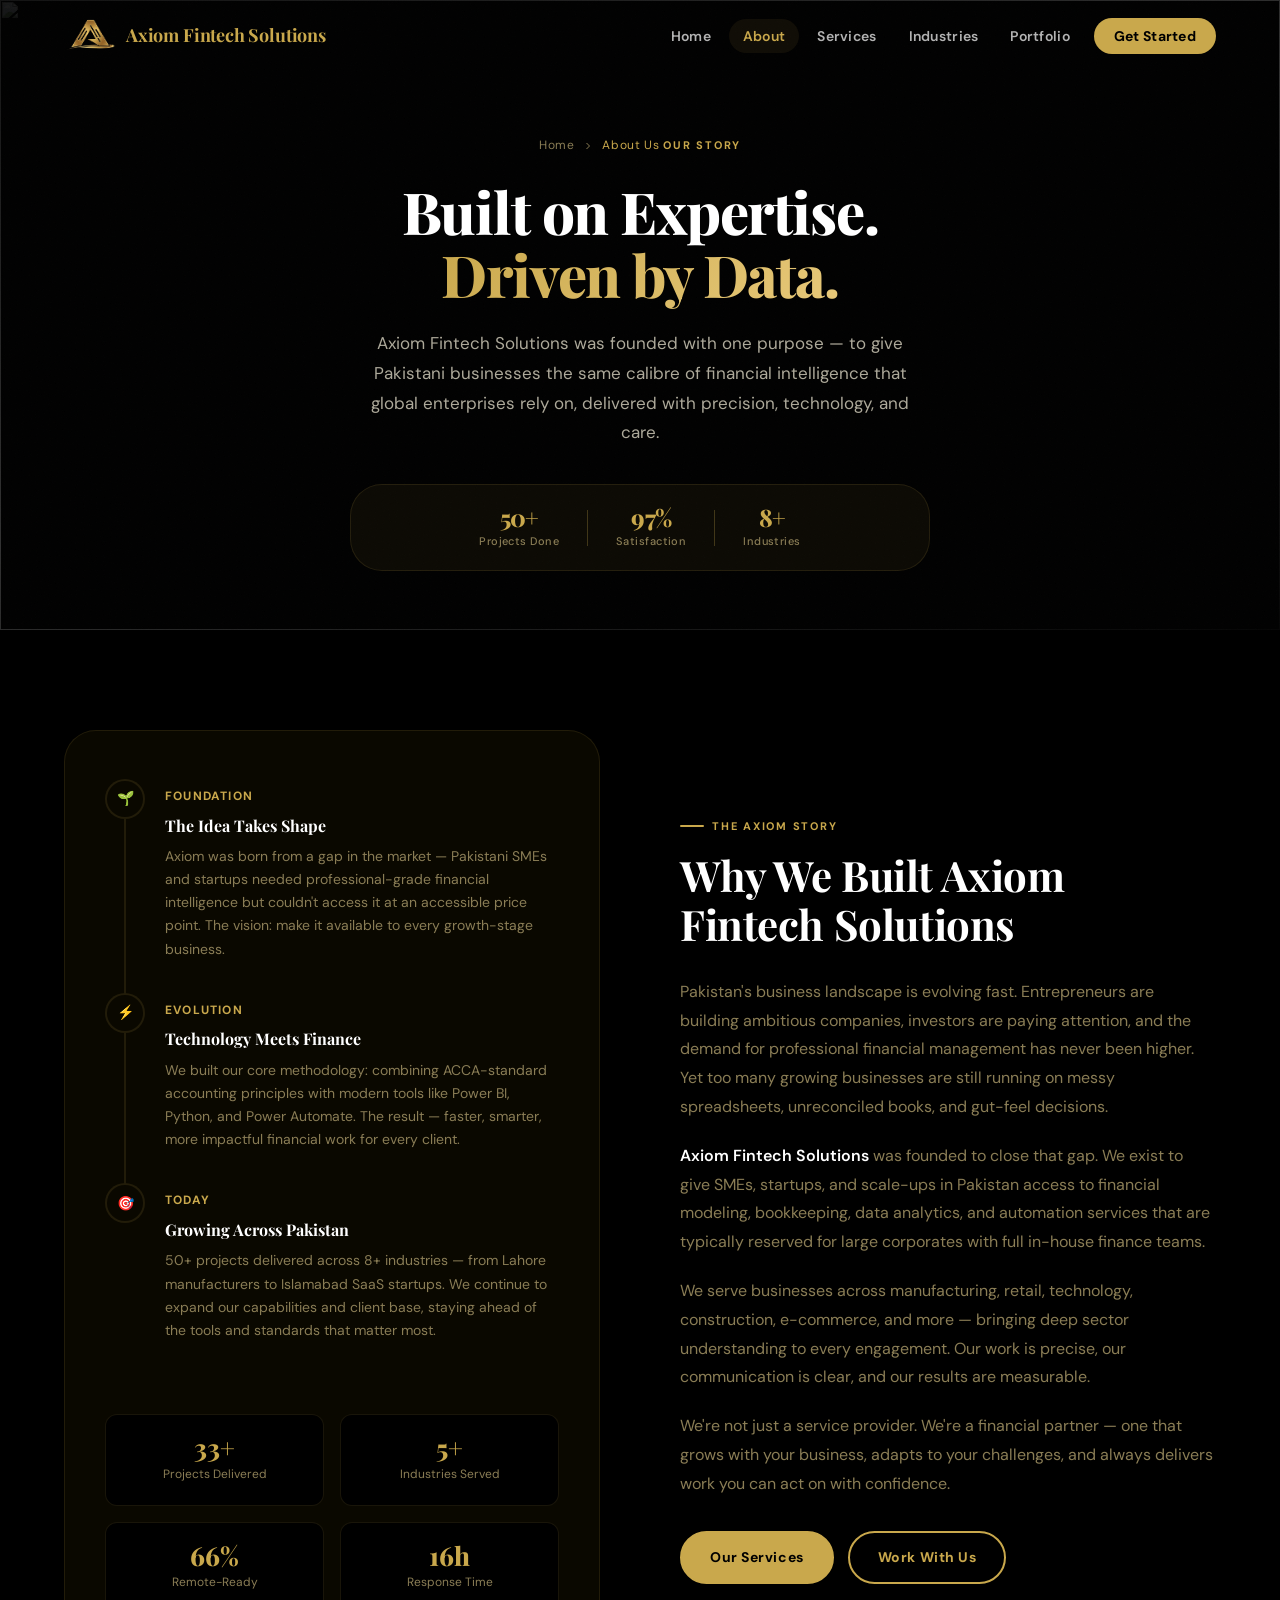
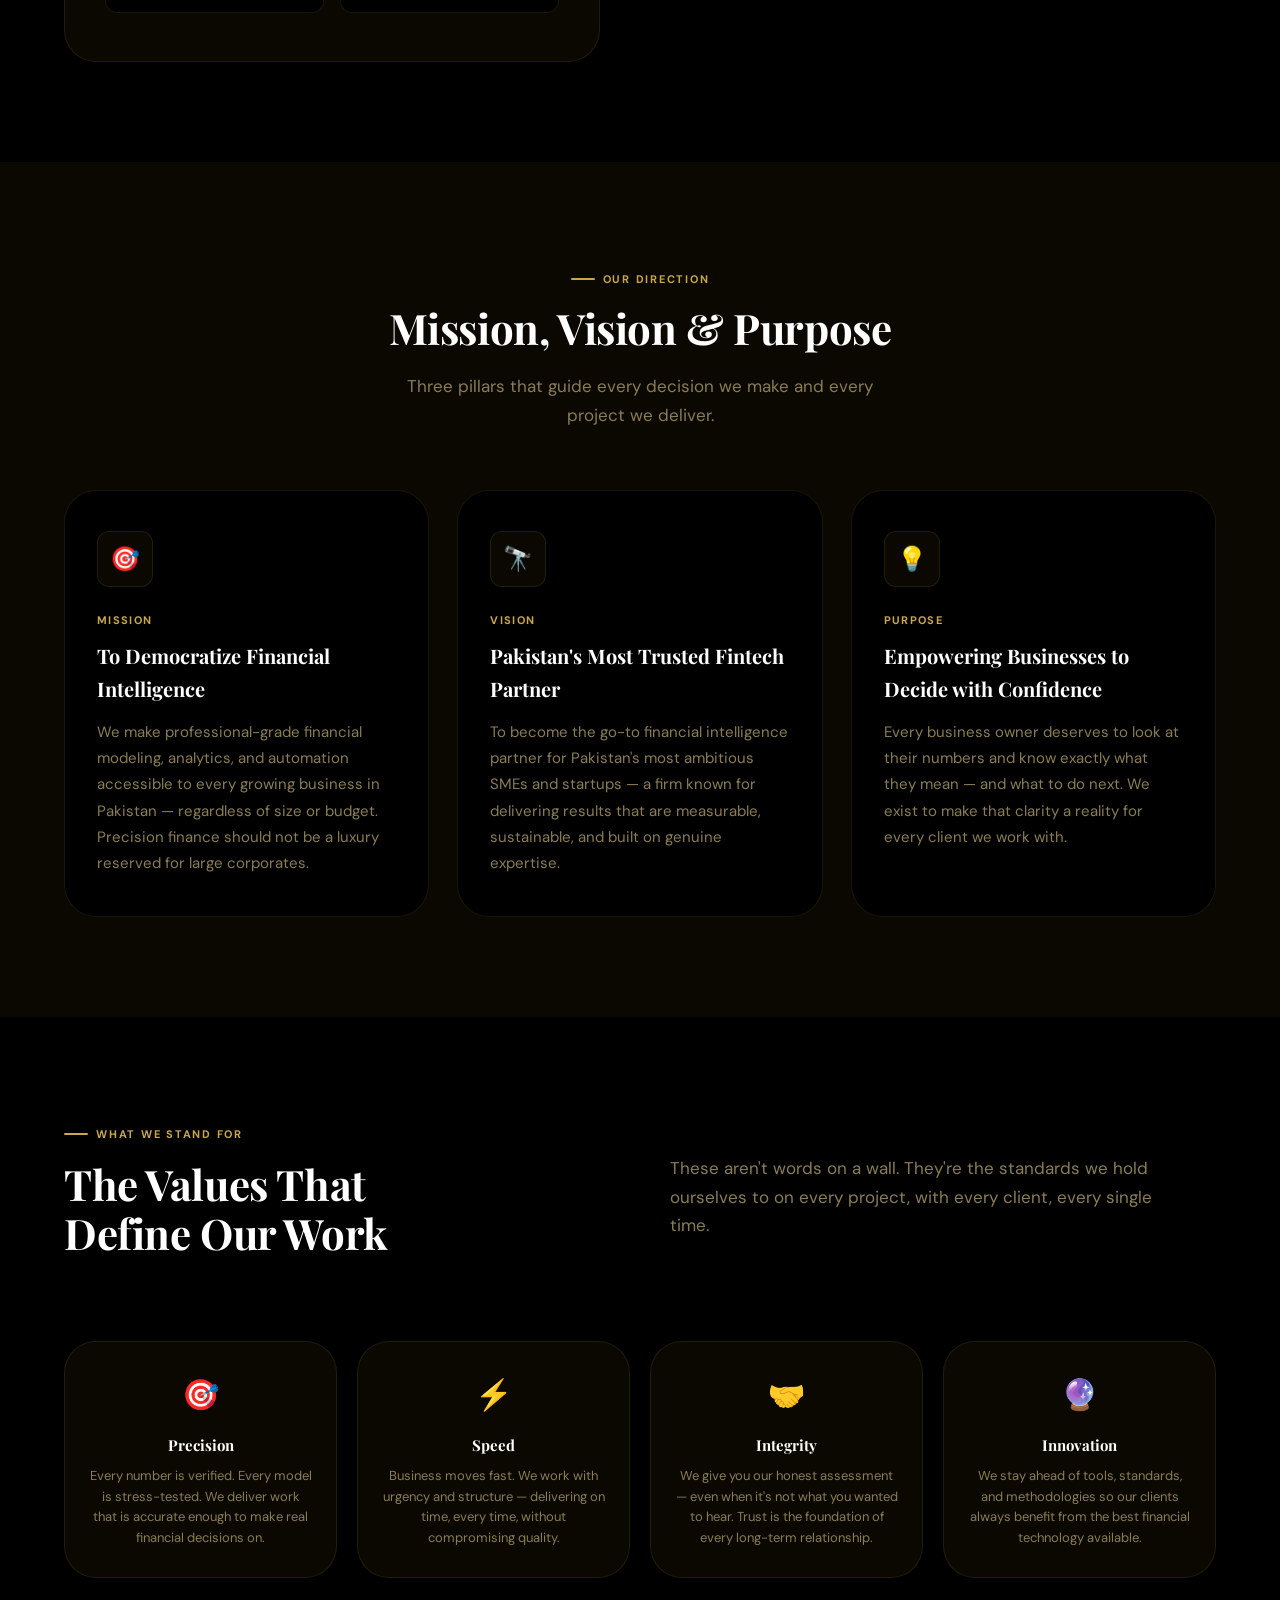
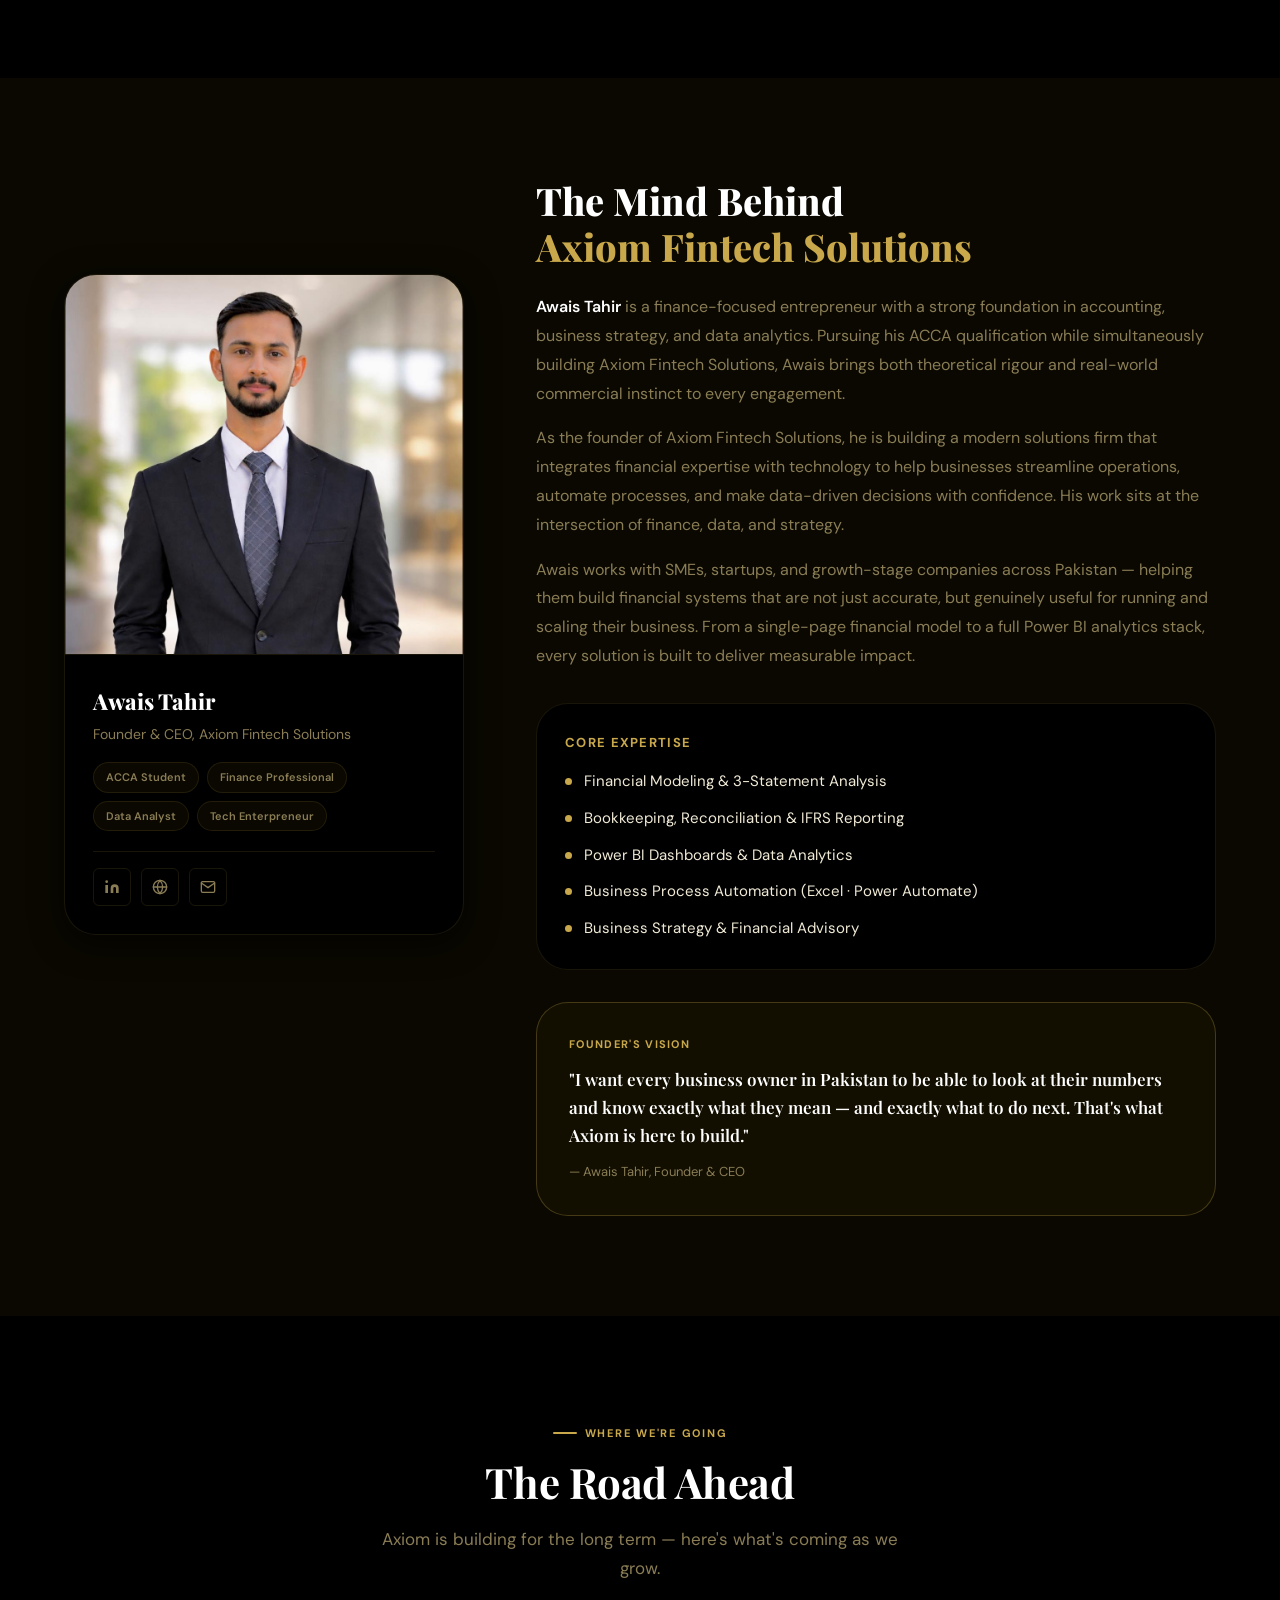
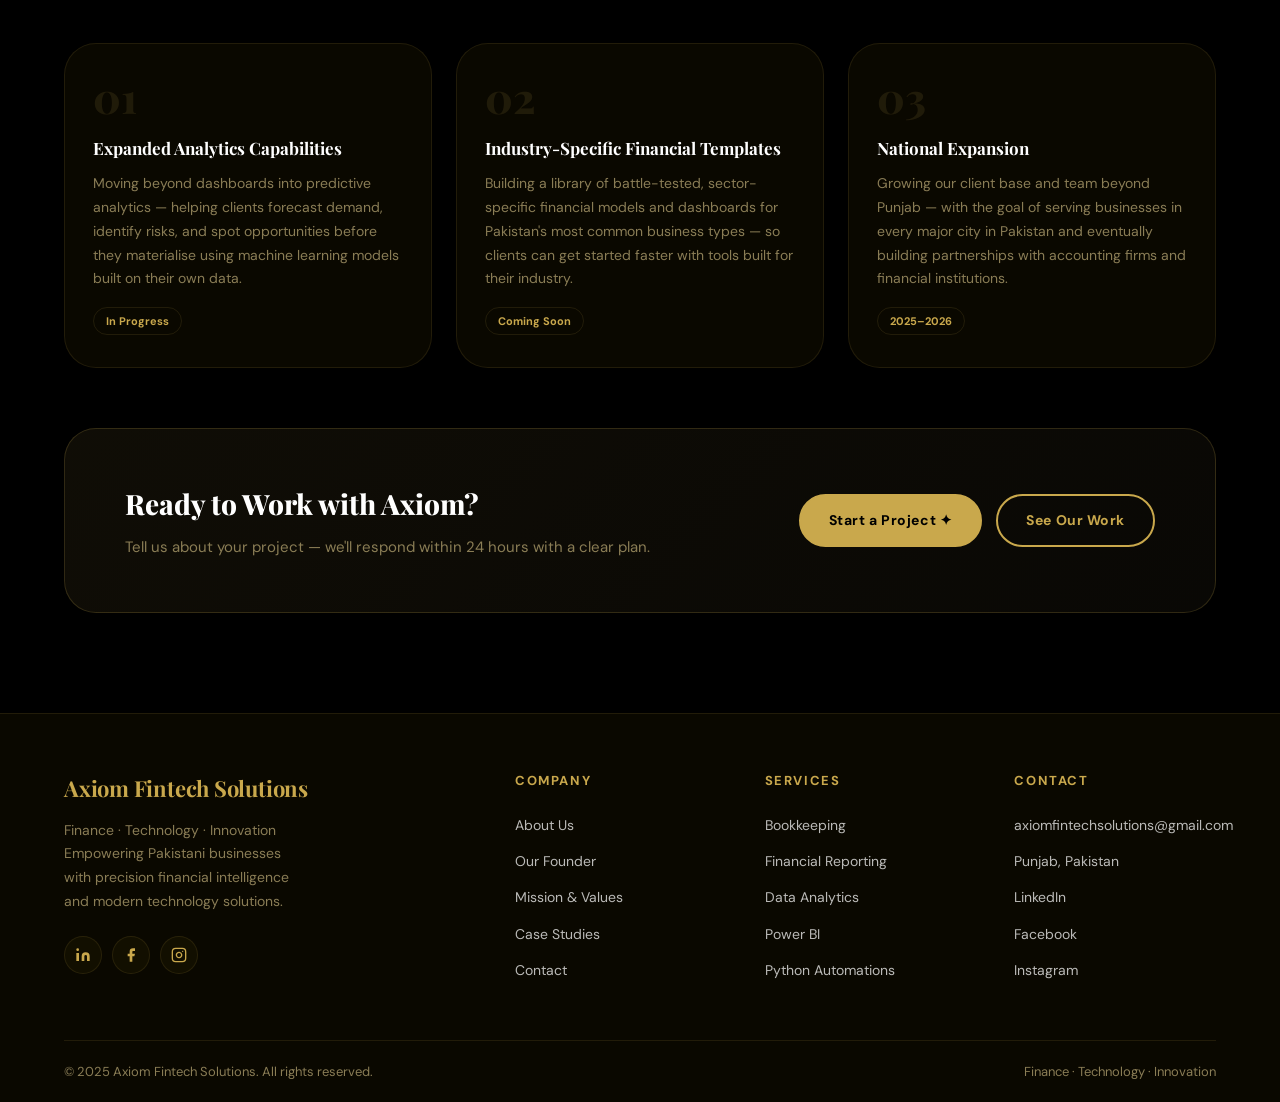
==== about.html @ 91a0752c "Update about.html" ====
<!DOCTYPE html>
<html lang="en">
<head>
  <meta charset="UTF-8" />
  <meta name="viewport" content="width=device-width, initial-scale=1.0" />
  <meta http-equiv="X-UA-Compatible" content="IE=edge" />

  <!-- ═══ SEO META TAGS ═══ -->
  <title>About Us | Axiom Fintech Solutions — Finance · Technology · Innovation</title>
  <meta name="description" content="Learn about Axiom Fintech Solutions — our story, mission, values, and founder Awais Tahir. A modern fintech firm built to help Pakistani businesses scale with precision financial intelligence." />
  <meta name="keywords" content="about Axiom Fintech Solutions, Awais Tahir ACCA, fintech Pakistan, financial consulting Pakistan, data analytics firm Pakistan, finance technology innovation" />
  <meta name="author" content="Axiom Fintech Solutions" />
  <meta name="robots" content="index, follow" />
  <link rel="canonical" href="https://www.axiomfintechsolutions.com/about.html" />

  <!-- ═══ OPEN GRAPH ═══ -->
  <meta property="og:type"        content="website" />
  <meta property="og:url"         content="https://www.axiomfintechsolutions.com/about.html" />
  <meta property="og:title"       content="About Axiom Fintech Solutions" />
  <meta property="og:description" content="Our story, mission, values and the founder behind Pakistan's modern fintech solutions firm." />
  <meta property="og:image"       content="assets/og-image.jpg" />

  <!-- ═══ TWITTER CARD ═══ -->
  <meta name="twitter:card"        content="summary_large_image" />
  <meta name="twitter:title"       content="About Axiom Fintech Solutions" />
  <meta name="twitter:description" content="Finance · Technology · Innovation — meet the team behind Axiom Fintech Solutions." />
  <meta name="twitter:image"       content="assets/og-image.jpg" />

  <!-- ═══ FAVICON ═══ -->
  <link rel="icon" type="image/jpeg" href="Assets/axiomlogonew.ico" />
  <link rel="apple-touch-icon"       href="assets/axiomlogo.jpg" />

  <!-- ═══ FONTS ═══ -->
  <link rel="preconnect" href="https://fonts.googleapis.com" />
  <link rel="preconnect" href="https://fonts.gstatic.com" crossorigin />
  <link href="https://fonts.googleapis.com/css2?family=Playfair+Display:wght@400;600;700;800&family=DM+Sans:wght@400;500;600;700&display=swap" rel="stylesheet" />

  <!-- ═══ STYLESHEET ═══ -->
  <link rel="stylesheet" href="style.css" />

  <!-- ═══ SCHEMA MARKUP ═══ -->
<script type="application/ld+json">
{
  "@context": "https://schema.org",
  "@type": "AboutPage",
  "name": "About Axiom Fintech Solutions",
  "url": "https://www.techsolutions.com/about.html",
  "description": "Learn about Axiom Fintech Solutions — our story, mission, values, and founder Awais Tahir. A modern fintech firm built to help Pakistani businesses scale with precision financial intelligence.",
  "breadcrumb": {
    "@type": "BreadcrumbList",
    "itemListElement": [
      { "@type": "ListItem", "position": 1, "name": "Home", "item": "https://www.techsolutions.com/" },
      { "@type": "ListItem", "position": 2, "name": "About", "item": "https://www.techsolutions.com/about.html" }
    ]
  },
  "mainEntity": {
    "@type": "Organization",
    "name": "Axiom Fintech Solutions",
    "url": "https://www.techsolutions.com",
    "founder": {
      "@type": "Person",
      "name": "Awais Tahir",
      "jobTitle": "Founder & CEO",
      "description": "ACCA Student | Finance Professional & Data Analyst",
      "sameAs": "https://www.linkedin.com/in/awaistahir"
    },
    "foundingLocation": {
      "@type": "Place",
      "name": "Punjab, Pakistan"
    },
    "mission": "To democratize financial intelligence for every growing business in Pakistan."
  }
}
</script>
</head>

<body>

<!-- ═══════════════════════════════════════════════════════
     NAVBAR
════════════════════════════════════════════════════════ -->
<header class="navbar" role="banner">
  <nav class="nav-inner" aria-label="Main navigation">

    <a href="index.html" class="nav-logo" aria-label="Axiom Fintech Solutions — Home">
      <img src="Assets/axiomlogonew.png" alt="Axiom Fintech Solutions logo" class="logo-img" />
      <span class="logo-name">Axiom Fintech Solutions</span>
    </a>

    <ul class="nav-links" role="list">
      <li><a href="index.html"      class="nav-link">Home</a></li>
      <li><a href="about.html"      class="nav-link active">About</a></li>
      <li><a href="services.html"   class="nav-link">Services</a></li>
      <li><a href="industries.html" class="nav-link">Industries</a></li>
      <li><a href="portfolio.html"  class="nav-link">Portfolio</a></li>
      <li><a href="index.html#contact"    class="nav-link nav-cta">Get Started</a></li>
    </ul>

    <button class="hamburger" aria-label="Toggle menu" aria-expanded="false">
      <span></span><span></span><span></span>
    </button>
  </nav>

  <div class="mobile-menu" role="navigation" aria-label="Mobile navigation">
    <a href="index.html"      class="mob-link">Home</a>
    <a href="about.html"      class="mob-link">About</a>
    <a href="services.html"   class="mob-link">Services</a>
    <a href="industries.html" class="mob-link">Industries</a>
    <a href="portfolio.html"  class="mob-link">Portfolio</a>
    <a href="index.html#contact"    class="mob-link mob-cta">Get Started ✦</a>
  </div>
</header>


<!-- ═══════════════════════════════════════════════════════
     ABOUT PAGE HERO
════════════════════════════════════════════════════════ -->
<section class="about-hero" aria-label="About page hero">

  <div class="about-hero-bg" aria-hidden="true">
    <img src="https://images.unsplash.com/photo-1497366216548-37526070297c?w=1920&q=80&auto=format&fit=crop" alt="" loading="eager" />
    <div class="about-hero-overlay"></div>
  </div>

  <div class="about-hero-content">

    <!-- Breadcrumb -->
    <nav class="breadcrumb" aria-label="Breadcrumb">
      <a href="index.html">Home</a>
      <svg width="12" height="12" viewBox="0 0 24 24" fill="none" stroke="currentColor" stroke-width="2"><path d="M9 18l6-6-6-6"/></svg>
      <span>About Us</span>
    </nav>

    <span class="section-label">Our Story</span>

    <h1 class="about-hero-title">
      Built on Expertise.<br />
      <span class="grad">Driven by Data.</span>
    </h1>

    <p class="about-hero-subtitle">
      Axiom Fintech Solutions was founded with one purpose — to give Pakistani businesses the same calibre of financial intelligence that global enterprises rely on, delivered with precision, technology, and care.
    </p>

    <!-- Hero stats bar -->
    <div class="about-hero-stats" aria-label="Company statistics">
      <div class="about-hero-stat">
        <span class="about-hero-stat-val" data-count="50" data-suffix="+">50+</span>
        <span class="about-hero-stat-label">Projects Done</span>
      </div>
      <div class="about-hero-stat-divider" aria-hidden="true"></div>
      <div class="about-hero-stat">
        <span class="about-hero-stat-val" data-count="98" data-suffix="%">98%</span>
        <span class="about-hero-stat-label">Satisfaction</span>
      </div>
      <div class="about-hero-stat-divider" aria-hidden="true"></div>
      <div class="about-hero-stat">
        <span class="about-hero-stat-val" data-count="8" data-suffix="+">8+</span>
        <span class="about-hero-stat-label">Industries</span>
      </div>
    </div>

  </div>
</section>


<!-- ═══════════════════════════════════════════════════════
     COMPANY STORY SECTION
════════════════════════════════════════════════════════ -->
<section class="story-section" aria-label="Company story">
  <div class="container">
    <div class="story-grid">

      <!-- Left — timeline visual -->
      <div class="story-img-box reveal">
        <div class="story-year-line">

          <div class="story-year-item">
            <div class="story-year-dot" aria-hidden="true">🌱</div>
            <div class="story-year-body">
              <div class="story-year-label">Foundation</div>
              <div class="story-year-title">The Idea Takes Shape</div>
              <div class="story-year-text">Axiom was born from a gap in the market — Pakistani SMEs and startups needed professional-grade financial intelligence but couldn't access it at an accessible price point. The vision: make it available to every growth-stage business.</div>
            </div>
          </div>

          <div class="story-year-item">
            <div class="story-year-dot" aria-hidden="true">⚡</div>
            <div class="story-year-body">
              <div class="story-year-label">Evolution</div>
              <div class="story-year-title">Technology Meets Finance</div>
              <div class="story-year-text">We built our core methodology: combining ACCA-standard accounting principles with modern tools like Power BI, Python, and Power Automate. The result — faster, smarter, more impactful financial work for every client.</div>
            </div>
          </div>

          <div class="story-year-item">
            <div class="story-year-dot" aria-hidden="true">🎯</div>
            <div class="story-year-body">
              <div class="story-year-label">Today</div>
              <div class="story-year-title">Growing Across Pakistan</div>
              <div class="story-year-text">50+ projects delivered across 8+ industries — from Lahore manufacturers to Islamabad SaaS startups. We continue to expand our capabilities and client base, staying ahead of the tools and standards that matter most.</div>
            </div>
          </div>

        </div>

        <!-- Stat boxes -->
        <div class="story-stat-row" style="margin-top: 40px;">
          <div class="story-stat-box">
            <div class="story-stat-num" data-count="50" data-suffix="+">50+</div>
            <div class="story-stat-label">Projects Delivered</div>
          </div>
          <div class="story-stat-box">
            <div class="story-stat-num" data-count="8" data-suffix="+">8+</div>
            <div class="story-stat-label">Industries Served</div>
          </div>
          <div class="story-stat-box">
            <div class="story-stat-num" data-count="100" data-suffix="%">100%</div>
            <div class="story-stat-label">Remote-Ready</div>
          </div>
          <div class="story-stat-box">
            <div class="story-stat-num" data-count="24" data-suffix="h">24h</div>
            <div class="story-stat-label">Response Time</div>
          </div>
        </div>
      </div>

      <!-- Right — narrative text -->
      <div class="story-text reveal reveal-delay-1">
        <span class="section-label">The Axiom Story</span>
        <h2 class="section-title" style="margin-bottom: 28px;">
          Why We Built Axiom Fintech Solutions
        </h2>

        <p class="story-text" style="font-size:16px; color:var(--clr-muted); line-height:1.8; margin-bottom:20px;">
          Pakistan's business landscape is evolving fast. Entrepreneurs are building ambitious companies, investors are paying attention, and the demand for professional financial management has never been higher. Yet too many growing businesses are still running on messy spreadsheets, unreconciled books, and gut-feel decisions.
        </p>

        <p style="font-size:16px; color:var(--clr-muted); line-height:1.8; margin-bottom:20px;">
          <strong style="color:var(--clr-white);">Axiom Fintech Solutions</strong> was founded to close that gap. We exist to give SMEs, startups, and scale-ups in Pakistan access to financial modeling, bookkeeping, data analytics, and automation services that are typically reserved for large corporates with full in-house finance teams.
        </p>

        <p style="font-size:16px; color:var(--clr-muted); line-height:1.8; margin-bottom:20px;">
          We serve businesses across manufacturing, retail, technology, construction, e-commerce, and more — bringing deep sector understanding to every engagement. Our work is precise, our communication is clear, and our results are measurable.
        </p>

        <p style="font-size:16px; color:var(--clr-muted); line-height:1.8; margin-bottom:32px;">
          We're not just a service provider. We're a financial partner — one that grows with your business, adapts to your challenges, and always delivers work you can act on with confidence.
        </p>

        <div style="display:flex; gap:14px; flex-wrap:wrap;">
          <a href="services.html" class="btn btn-dark">Our Services</a>
          <a href="index.html#contact"  class="btn btn-outline-gold">Work With Us</a>
        </div>
      </div>

    </div>
  </div>
</section>


<!-- ═══════════════════════════════════════════════════════
     MISSION, VISION & PURPOSE
════════════════════════════════════════════════════════ -->
<section id="mission" class="mv-section" aria-label="Mission, vision and purpose">
  <div class="container">

    <div class="mv-header reveal">
      <span class="section-label">Our Direction</span>
      <h2 class="section-title">Mission, Vision &amp; Purpose</h2>
      <p class="section-subtitle" style="margin: 12px auto 0;">
        Three pillars that guide every decision we make and every project we deliver.
      </p>
    </div>

    <div class="mv-grid">

      <div class="mv-card reveal">
        <div class="mv-card-icon" aria-hidden="true">🎯</div>
        <div class="mv-card-label">Mission</div>
        <h3 class="mv-card-title">To Democratize Financial Intelligence</h3>
        <p class="mv-card-text">
          We make professional-grade financial modeling, analytics, and automation accessible to every growing business in Pakistan — regardless of size or budget. Precision finance should not be a luxury reserved for large corporates.
        </p>
      </div>

      <div class="mv-card reveal reveal-delay-1">
        <div class="mv-card-icon" aria-hidden="true">🔭</div>
        <div class="mv-card-label">Vision</div>
        <h3 class="mv-card-title">Pakistan's Most Trusted Fintech Partner</h3>
        <p class="mv-card-text">
          To become the go-to financial intelligence partner for Pakistan's most ambitious SMEs and startups — a firm known for delivering results that are measurable, sustainable, and built on genuine expertise.
        </p>
      </div>

      <div class="mv-card reveal reveal-delay-2">
        <div class="mv-card-icon" aria-hidden="true">💡</div>
        <div class="mv-card-label">Purpose</div>
        <h3 class="mv-card-title">Empowering Businesses to Decide with Confidence</h3>
        <p class="mv-card-text">
          Every business owner deserves to look at their numbers and know exactly what they mean — and what to do next. We exist to make that clarity a reality for every client we work with.
        </p>
      </div>

    </div>
  </div>
</section>


<!-- ═══════════════════════════════════════════════════════
     VALUES
════════════════════════════════════════════════════════ -->
<section class="values-section" aria-label="Our values">
  <div class="container">

    <div class="values-header">
      <div class="reveal">
        <span class="section-label">What We Stand For</span>
        <h2 class="section-title">The Values That<br />Define Our Work</h2>
      </div>
      <div class="reveal reveal-delay-1">
        <p class="section-subtitle">
          These aren't words on a wall. They're the standards we hold ourselves to on every project, with every client, every single time.
        </p>
      </div>
    </div>

    <div class="values-grid">

      <div class="value-card reveal">
        <span class="value-icon" aria-hidden="true">🎯</span>
        <div class="value-title">Precision</div>
        <p class="value-text">Every number is verified. Every model is stress-tested. We deliver work that is accurate enough to make real financial decisions on.</p>
      </div>

      <div class="value-card reveal reveal-delay-1">
        <span class="value-icon" aria-hidden="true">⚡</span>
        <div class="value-title">Speed</div>
        <p class="value-text">Business moves fast. We work with urgency and structure — delivering on time, every time, without compromising quality.</p>
      </div>

      <div class="value-card reveal reveal-delay-2">
        <span class="value-icon" aria-hidden="true">🤝</span>
        <div class="value-title">Integrity</div>
        <p class="value-text">We give you our honest assessment — even when it's not what you wanted to hear. Trust is the foundation of every long-term relationship.</p>
      </div>

      <div class="value-card reveal reveal-delay-3">
        <span class="value-icon" aria-hidden="true">🔮</span>
        <div class="value-title">Innovation</div>
        <p class="value-text">We stay ahead of tools, standards, and methodologies so our clients always benefit from the best financial technology available.</p>
      </div>

    </div>
  </div>
</section>


<!-- ═══════════════════════════════════════════════════════
     FOUNDER SECTION
════════════════════════════════════════════════════════ -->
<section id="founder" class="founder-section" aria-label="Founder profile">
  <div class="container">

    <div class="founder-grid">

      <!-- Founder card — sticky -->
      <div class="founder-card reveal">
        <div class="founder-photo">
         <img src="Assets/founder.jpg" alt="Awais Tahir" />
          <div class="founder-photo-placeholder">
            <div class="founder-photo-initials" aria-label="AT initials">AT</div>
            <span style="font-size:13px; color:var(--clr-muted); margin-top:8px;">Add your photo to assets/founder.jpg</span>
          </div>
        </div>
        <div class="founder-card-body">
          <div class="founder-name">Awais Tahir</div>
          <div class="founder-role">Founder &amp; CEO, Axiom Fintech Solutions</div>
          <div class="founder-badges">
            <span class="founder-badge">ACCA Student</span>
            <span class="founder-badge">Finance Professional</span>
            <span class="founder-badge">Data Analyst</span>
             <span class="founder-badge">Tech Enterpreneur</span>
          </div>
          <div class="founder-socials">
            <!-- LinkedIn -->
            <a href="https://www.linkedin.com/in/awaistahir" class="founder-social" target="_blank" rel="noopener" aria-label="LinkedIn">
              <svg width="16" height="16" viewBox="0 0 24 24" fill="currentColor"><path d="M16 8a6 6 0 016 6v7h-4v-7a2 2 0 00-2-2 2 2 0 00-2 2v7h-4v-7a6 6 0 016-6zM2 9h4v12H2z"/><circle cx="4" cy="4" r="2"/></svg>
            </a>
            <!-- Personal portfolio -->
            <a href="https://iamwaistahir.com" class="founder-social" target="_blank" rel="noopener" aria-label="Personal portfolio">
              <svg width="16" height="16" viewBox="0 0 24 24" fill="none" stroke="currentColor" stroke-width="2" stroke-linecap="round"><circle cx="12" cy="12" r="10"/><line x1="2" y1="12" x2="22" y2="12"/><path d="M12 2a15.3 15.3 0 014 10 15.3 15.3 0 01-4 10 15.3 15.3 0 01-4-10 15.3 15.3 0 014-10z"/></svg>
            </a>
            <!-- Email -->
            <a href="mailto:iamawais1628@gmail.com" class="founder-social" aria-label="Email Awais">
              <svg width="16" height="16" viewBox="0 0 24 24" fill="none" stroke="currentColor" stroke-width="2" stroke-linecap="round"><path d="M4 4h16c1.1 0 2 .9 2 2v12c0 1.1-.9 2-2 2H4c-1.1 0-2-.9-2-2V6c0-1.1.9-2 2-2z"/><polyline points="22,6 12,13 2,6"/></svg>
            </a>
          </div>
        </div>
      </div>

      <!-- Founder content -->
      <div class="founder-content reveal reveal-delay-1">
        <h2>The Mind Behind<br /><span style="color:var(--clr-accent);">Axiom Fintech Solutions</span></h2>

        <p class="founder-bio">
          <strong>Awais Tahir</strong> is a finance-focused entrepreneur with a strong foundation in accounting, business strategy, and data analytics. Pursuing his ACCA qualification while simultaneously building Axiom Fintech Solutions, Awais brings both theoretical rigour and real-world commercial instinct to every engagement.
        </p>

        <p class="founder-bio">
          As the founder of Axiom Fintech Solutions, he is building a modern solutions firm that integrates financial expertise with technology to help businesses streamline operations, automate processes, and make data-driven decisions with confidence. His work sits at the intersection of finance, data, and strategy.
        </p>

        <p class="founder-bio">
          Awais works with SMEs, startups, and growth-stage companies across Pakistan — helping them build financial systems that are not just accurate, but genuinely useful for running and scaling their business. From a single-page financial model to a full Power BI analytics stack, every solution is built to deliver measurable impact.
        </p>

        <!-- Core focus areas -->
        <div class="founder-focus">
          <div class="founder-focus-title">Core Expertise</div>
          <div class="founder-focus-list">
            <div class="founder-focus-item">Financial Modeling &amp; 3-Statement Analysis</div>
            <div class="founder-focus-item">Bookkeeping, Reconciliation &amp; IFRS Reporting</div>
            <div class="founder-focus-item">Power BI Dashboards &amp; Data Analytics</div>
            <div class="founder-focus-item">Business Process Automation (Excel · Power Automate)</div>
            <div class="founder-focus-item">Business Strategy &amp; Financial Advisory</div>
          </div>
        </div>

        <!-- Vision quote -->
        <div class="founder-vision-box">
          <div class="founder-vision-label">Founder's Vision</div>
          <p class="founder-vision-text">
            "I want every business owner in Pakistan to be able to look at their numbers and know exactly what they mean — and exactly what to do next. That's what Axiom is here to build."
          </p>
          <p style="margin-top:12px; font-size:13px; color:var(--clr-muted);">— Awais Tahir, Founder &amp; CEO</p>
        </div>

      </div>
    </div>
  </div>
</section>


<!-- ═══════════════════════════════════════════════════════
     FUTURE / ROADMAP
════════════════════════════════════════════════════════ -->
<section class="future-section" aria-label="Our future roadmap">
  <div class="container">

    <div class="future-header reveal">
      <span class="section-label">Where We're Going</span>
      <h2 class="section-title">The Road Ahead</h2>
      <p class="section-subtitle" style="margin: 12px auto 0;">
        Axiom is building for the long term — here's what's coming as we grow.
      </p>
    </div>

    <div class="future-grid">

      <div class="future-card reveal">
        <div class="future-card-num">01</div>
        <h3 class="future-card-title">Expanded Analytics Capabilities</h3>
        <p class="future-card-text">
          Moving beyond dashboards into predictive analytics — helping clients forecast demand, identify risks, and spot opportunities before they materialise using machine learning models built on their own data.
        </p>
        <span class="future-card-tag">In Progress</span>
      </div>

      <div class="future-card reveal reveal-delay-1">
        <div class="future-card-num">02</div>
        <h3 class="future-card-title">Industry-Specific Financial Templates</h3>
        <p class="future-card-text">
          Building a library of battle-tested, sector-specific financial models and dashboards for Pakistan's most common business types — so clients can get started faster with tools built for their industry.
        </p>
        <span class="future-card-tag">Coming Soon</span>
      </div>

      <div class="future-card reveal reveal-delay-2">
        <div class="future-card-num">03</div>
        <h3 class="future-card-title">National Expansion</h3>
        <p class="future-card-text">
          Growing our client base and team beyond Punjab — with the goal of serving businesses in every major city in Pakistan and eventually building partnerships with accounting firms and financial institutions.
        </p>
        <span class="future-card-tag">2025–2026</span>
      </div>

    </div>

    <!-- CTA banner -->
    <div class="about-cta-banner reveal">
      <div class="about-cta-text">
        <h3>Ready to Work with Axiom?</h3>
        <p>Tell us about your project — we'll respond within 24 hours with a clear plan.</p>
      </div>
      <div style="display:flex; gap:14px; flex-wrap:wrap; flex-shrink:0;">
        <a href="index.html#contact"  class="btn btn-dark">Start a Project ✦</a>
        <a href="portfolio.html" class="btn btn-outline-gold">See Our Work</a>
      </div>
    </div>

  </div>
</section>


<!-- ═══════════════════════════════════════════════════════
     FOOTER
════════════════════════════════════════════════════════ -->
<footer class="footer" role="contentinfo">
  <div class="container">

    <div class="footer-grid">

      <div class="footer-brand">
        <div class="footer-brand-name">Axiom Fintech Solutions</div>
        <p>Finance · Technology · Innovation<br />Empowering Pakistani businesses with precision financial intelligence and modern technology solutions.</p>
        <div class="footer-socials">
          <a href="https://www.linkedin.com/company/axiomfintechsolutions" target="_blank" rel="noopener" aria-label="LinkedIn">
            <svg width="16" height="16" viewBox="0 0 24 24" fill="currentColor"><path d="M16 8a6 6 0 016 6v7h-4v-7a2 2 0 00-2-2 2 2 0 00-2 2v7h-4v-7a6 6 0 016-6zM2 9h4v12H2z"/><circle cx="4" cy="4" r="2"/></svg>
          </a>
          <a href="https://www.facebook.com/axiomfintechsolutions" target="_blank" rel="noopener" aria-label="Facebook">
            <svg width="16" height="16" viewBox="0 0 24 24" fill="currentColor"><path d="M18 2h-3a5 5 0 00-5 5v3H7v4h3v8h4v-8h3l1-4h-4V7a1 1 0 011-1h3z"/></svg>
          </a>
          <a href="https://www.instagram.com/axiomfintechsolutions" target="_blank" rel="noopener" aria-label="Instagram">
            <svg width="16" height="16" viewBox="0 0 24 24" fill="none" stroke="currentColor" stroke-width="2" stroke-linecap="round"><rect x="2" y="2" width="20" height="20" rx="5" ry="5"/><path d="M16 11.37A4 4 0 1112.63 8 4 4 0 0116 11.37z"/><line x1="17.5" y1="6.5" x2="17.51" y2="6.5"/></svg>
          </a>
        </div>
      </div>

      <div class="footer-col">
        <h4>Company</h4>
        <ul>
          <li><a href="about.html">About Us</a></li>
          <li><a href="about.html#founder">Our Founder</a></li>
          <li><a href="about.html#mission">Mission &amp; Values</a></li>
          <li><a href="portfolio.html">Case Studies</a></li>
          <li><a href="index.html#contact">Contact</a></li>
        </ul>
      </div>

      <div class="footer-col">
        <h4>Services</h4>
        <ul> <li><a href="services.html#bookkeeping">Bookkeeping</a></li>
          <li><a href="services.html#reporting">Financial Reporting</a></li>
          <li><a href="services.html#analytics">Data Analytics</a></li>
          <li><a href="services.html#powerbi">Power BI</a></li>
          <li><a href="services.html#automation">Python Automations</a></li>
        </ul>
      </div>

      <div class="footer-col">
        <h4>Contact</h4>
        <ul>
          <li><a href="mailto:axiomfintechsolutions@gmail.com">axiomfintechsolutions@gmail.com</a></li>
          <li><span>Punjab, Pakistan</span></li>
          <li><a href="https://www.linkedin.com/company/axiomfintechsolutions" target="_blank" rel="noopener">LinkedIn</a></li>
          <li><a href="https://www.facebook.com/axiomfintechsolutions" target="_blank" rel="noopener">Facebook</a></li>
          <li><a href="https://www.instagram.com/axiomfintechsolutions" target="_blank" rel="noopener">Instagram</a></li>
        </ul>
      </div>

    </div>

    <div class="footer-bottom">
      <span>© 2025 Axiom Fintech Solutions. All rights reserved.</span>
      <span>Finance · Technology · Innovation</span>
    </div>

  </div>
</footer>


<!-- ═══════════════════════════════════════════════════════
     EMAILJS + SCRIPT
════════════════════════════════════════════════════════ -->
<script src="https://cdn.jsdelivr.net/npm/@emailjs/browser@4/dist/email.min.js"></script>
<script>
  if (typeof emailjs !== 'undefined') {
    emailjs.init("YOUR_PUBLIC_KEY");
  }
</script>
<script src="script.js"></script>

</body>
</html>
---- style.css ----
/* ============================================================
   AXIOM FINTECH SOLUTIONS — style.css
   Finance · Technology · Innovation
   Full Black + Gold Theme | Variables-Based | Maintainable
   ============================================================

   TABLE OF CONTENTS
   1.  Design Tokens (CSS Variables) — Edit here to change theme
   2.  Reset & Base
   3.  Scrollbar
   4.  Typography Helpers
   5.  Container & Section
   6.  Buttons
   7.  Scroll Reveal
   8.  Navbar
   9.  Hero (Home)
   10. About Section (Home)
   11. Services Section (Home)
   12. Industries Section (Home)
   13. Tools Section
   14. Portfolio Section (Home)
   15. Testimonials
   16. FAQ (Home)
   17. Contact Section (Home)
   18. Footer
   19. About Page
   20. Services Page
   21. Industries Page
   22. Portfolio Page
   23. Contact Page
   24. Responsive Breakpoints
   25. Accessibility
   ============================================================ */


/* ══════════════════════════════════════════════════════════
   1. DESIGN TOKENS — Change values here to update site-wide
   ══════════════════════════════════════════════════════════ */
:root {
  /* Backgrounds */
  --clr-bg:           #000000;
  --clr-surface:      #0a0800;
  --clr-surface-2:    #120f00;

  /* Borders */
  --clr-border:       rgba(201,168,76,0.12);
  --clr-border-med:   rgba(201,168,76,0.28);

  /* Text */
  --clr-text:         #f0ead6;
  --clr-muted:        #8a7d55;
  --clr-subtle:       #554a2a;

  /* Gold Accent Palette — from logo */
  --clr-accent:       #c9a84c;
  --clr-accent-2:     #e8c97a;
  --clr-accent-dark:  #a07830;
  --clr-accent-glow:  rgba(201,168,76,0.18);

  /* Fixed */
  --clr-white:        #ffffff;
  --clr-dark:         #000000;
  --clr-green:        #c9a84c;
  --clr-amber:        #e8c97a;

  /* Border Radius */
  --radius-sm:        6px;
  --radius-md:        12px;
  --radius-lg:        20px;
  --radius-xl:        32px;
  --radius-full:      9999px;

  /* Shadows */
  --shadow-sm:        0 2px 8px rgba(0,0,0,0.6);
  --shadow-md:        0 8px 32px rgba(0,0,0,0.7);
  --shadow-lg:        0 20px 60px rgba(0,0,0,0.8);
  --glow:             0 0 40px rgba(201,168,76,0.15);

  /* Typography — Change fonts here */
  --font-display:     'Playfair Display', serif;
  --font-body:        'DM Sans', sans-serif;

  /* Layout */
  --nav-h:            72px;
  --container:        1200px;
  --transition:       0.28s cubic-bezier(0.4,0,0.2,1);
  --section-padding:  100px 0;
}


/* ══════════════════════════════════════════════════════════
   2. RESET & BASE
   ══════════════════════════════════════════════════════════ */
*, *::before, *::after { box-sizing: border-box; margin: 0; padding: 0; }

html {
  font-size: 16px;
  scroll-behavior: smooth;
  -webkit-font-smoothing: antialiased;
  overflow-x: hidden;
  max-width: 100vw;
}

body {
  font-family: var(--font-body);
  background: var(--clr-bg);
  color: var(--clr-text);
  line-height: 1.65;
  overflow-x: hidden;
  max-width: 100vw;
  width: 100%;
}

img    { display: block; max-width: 100%; height: auto; }
a      { color: inherit; text-decoration: none; }
ul     { list-style: none; }
button, select { font-family: inherit; cursor: pointer; }


/* ══════════════════════════════════════════════════════════
   3. SCROLLBAR
   ══════════════════════════════════════════════════════════ */
::-webkit-scrollbar       { width: 6px; }
::-webkit-scrollbar-track { background: var(--clr-surface); }
::-webkit-scrollbar-thumb { background: var(--clr-accent-dark); border-radius: 3px; }
::-webkit-scrollbar-thumb:hover { background: var(--clr-accent); }


/* ══════════════════════════════════════════════════════════
   4. TYPOGRAPHY HELPERS
   ══════════════════════════════════════════════════════════ */
.section-label {
  display: inline-flex;
  align-items: center;
  gap: 8px;
  font-family: var(--font-body);
  font-size: 11px;
  font-weight: 700;
  letter-spacing: 0.16em;
  text-transform: uppercase;
  color: var(--clr-accent);
  margin-bottom: 16px;
}
.section-label::before {
  content: '';
  display: inline-block;
  width: 24px; height: 2px;
  background: var(--clr-accent);
  border-radius: 1px;
}

.section-title {
  font-family: var(--font-display);
  font-size: clamp(26px, 3.5vw, 42px);
  font-weight: 700;
  line-height: 1.18;
  letter-spacing: -0.01em;
  color: var(--clr-white);
  margin-bottom: 18px;
}

.section-subtitle {
  font-size: 17px;
  color: var(--clr-muted);
  max-width: 520px;
  line-height: 1.7;
}

.section-body {
  font-size: 16px;
  color: var(--clr-muted);
  line-height: 1.75;
  margin-bottom: 16px;
}
.section-body strong { color: var(--clr-text); font-weight: 600; }


/* ══════════════════════════════════════════════════════════
   5. CONTAINER & SECTION
   ══════════════════════════════════════════════════════════ */
.container {
  width: 100%;
  max-width: var(--container);
  margin: 0 auto;
  padding: 0 24px;
}

.section { padding: 100px 0; }

.section-header { text-align: center; margin-bottom: 64px; }
.section-header .section-label { justify-content: center; }
.section-header .section-label::before { display: none; }
.section-header .section-subtitle { margin: 0 auto; }

.section-cta { text-align: center; margin-top: 52px; }


/* ══════════════════════════════════════════════════════════
   6. BUTTONS
   ══════════════════════════════════════════════════════════ */
.btn {
  display: inline-flex;
  align-items: center;
  gap: 8px;
  padding: 13px 28px;
  font-family: var(--font-body);
  font-size: 14px;
  font-weight: 700;
  letter-spacing: 0.04em;
  border-radius: var(--radius-full);
  border: 2px solid transparent;
  transition: all var(--transition);
  cursor: pointer;
  white-space: nowrap;
}

/* Gold filled */
.btn-dark {
  background: var(--clr-accent);
  color: var(--clr-dark);
  border-color: var(--clr-accent);
}
.btn-dark:hover {
  background: transparent;
  color: var(--clr-accent);
  transform: translateY(-2px);
  box-shadow: 0 8px 24px rgba(201,168,76,0.3);
}

/* White filled */
.btn-white {
  background: var(--clr-white);
  color: var(--clr-dark);
  border-color: var(--clr-white);
}
.btn-white:hover {
  background: transparent;
  color: var(--clr-white);
  transform: translateY(-2px);
}

/* Outline white */
.btn-outline-white {
  background: transparent;
  color: var(--clr-white);
  border-color: rgba(255,255,255,0.35);
}
.btn-outline-white:hover {
  background: rgba(255,255,255,0.08);
  border-color: var(--clr-white);
  transform: translateY(-2px);
}

/* Gold outline */
.btn-outline-gold {
  background: transparent;
  color: var(--clr-accent);
  border-color: var(--clr-accent);
}
.btn-outline-gold:hover {
  background: var(--clr-accent);
  color: var(--clr-dark);
  transform: translateY(-2px);
}

.btn-full { width: 100%; justify-content: center; }


/* ══════════════════════════════════════════════════════════
   7. SCROLL REVEAL
   ══════════════════════════════════════════════════════════ */
.reveal {
  opacity: 0;
  transform: translateY(32px);
  transition: opacity 0.65s ease, transform 0.65s ease;
}
.reveal.visible      { opacity: 1; transform: none; }
.reveal-delay-1      { transition-delay: 0.1s; }
.reveal-delay-2      { transition-delay: 0.2s; }
.reveal-delay-3      { transition-delay: 0.3s; }


/* ══════════════════════════════════════════════════════════
   8. NAVBAR
   ══════════════════════════════════════════════════════════ */
.navbar {
  position: fixed;
  top: 0; left: 0; right: 0;
  z-index: 999;
  height: var(--nav-h);
  background: transparent;
  transition: background var(--transition), box-shadow var(--transition), border-color var(--transition);
}

/* Scrolled — BLACK + gold border. NO white background ever. */
.navbar.scrolled {
  background: rgba(0,0,0,0.97);
  backdrop-filter: blur(20px);
  -webkit-backdrop-filter: blur(20px);
  box-shadow: 0 1px 0 rgba(201,168,76,0.2), 0 4px 24px rgba(0,0,0,0.7);
  border-bottom: 1px solid var(--clr-border);
}

.navbar.scrolled .nav-link        { color: var(--clr-muted); }
.navbar.scrolled .nav-link:hover,
.navbar.scrolled .nav-link.active { color: var(--clr-accent); background: rgba(201,168,76,0.08); }
.navbar.scrolled .logo-name       { color: var(--clr-accent); }
.navbar.scrolled .hamburger span  { background: var(--clr-accent); }

.nav-inner {
  display: flex;
  align-items: center;
  justify-content: space-between;
  max-width: var(--container);
  margin: 0 auto;
  padding: 0 24px;
  height: 100%;
}

.nav-logo {
  display: flex;
  align-items: center;
  gap: 10px;
  text-decoration: none;
  flex-shrink: 0;
}

.logo-img {
  width: 52px; height: 52px;
  border-radius: var(--radius-sm);
  object-fit: contain;
}

.logo-name {
  font-family: var(--font-display);
  font-size: 18px;
  font-weight: 700;
  color: var(--clr-accent);
  letter-spacing: -0.01em;
  opacity: 0;
  transform: translateX(-6px);
  transition: opacity 0.3s ease, transform 0.3s ease;
  pointer-events: none;
}
.logo-name.visible { opacity: 1; transform: none; }

.nav-links { display: flex; align-items: center; gap: 4px; }

.nav-link {
  font-family: var(--font-body);
  font-size: 14px;
  font-weight: 600;
  color: rgba(255,255,255,0.7);
  padding: 8px 14px;
  border-radius: var(--radius-full);
  transition: color var(--transition), background var(--transition);
  letter-spacing: 0.02em;
}
.nav-link:hover,
.nav-link.active { color: var(--clr-accent); background: rgba(201,168,76,0.08); }

.nav-cta {
  background: var(--clr-accent) !important;
  color: var(--clr-dark) !important;
  font-weight: 700 !important;
  padding: 9px 20px !important;
  margin-left: 6px;
}
.nav-cta:hover { background: var(--clr-accent-2) !important; color: var(--clr-dark) !important; }

.hamburger {
  display: none;
  flex-direction: column;
  gap: 5px;
  background: none;
  border: none;
  padding: 8px;
  border-radius: var(--radius-sm);
  transition: background var(--transition);
}
.hamburger:hover { background: rgba(201,168,76,0.1); }
.hamburger span {
  display: block;
  width: 22px; height: 2px;
  background: var(--clr-accent);
  border-radius: 1px;
  transition: all 0.28s ease;
  transform-origin: center;
}
.hamburger.open span:nth-child(1) { transform: translateY(7px) rotate(45deg); }
.hamburger.open span:nth-child(2) { opacity: 0; transform: scaleX(0); }
.hamburger.open span:nth-child(3) { transform: translateY(-7px) rotate(-45deg); }

.mobile-menu {
  display: none;
  flex-direction: column;
  gap: 2px;
  padding: 16px 24px 24px;
  background: rgba(0,0,0,0.98);
  backdrop-filter: blur(24px);
  border-top: 1px solid var(--clr-border);
  width: 100%;
  max-width: 100vw;
}
.mobile-menu.open { display: flex; }

.mob-link {
  font-family: var(--font-body);
  font-size: 15px;
  font-weight: 600;
  color: var(--clr-muted);
  padding: 12px 16px;
  border-radius: var(--radius-md);
  transition: all var(--transition);
}
.mob-link:hover { color: var(--clr-accent); background: rgba(201,168,76,0.08); }

.mob-cta {
  background: var(--clr-accent) !important;
  color: var(--clr-dark) !important;
  text-align: center;
  margin-top: 8px;
  font-weight: 700 !important;
}
.mob-cta:hover { background: var(--clr-accent-2) !important; }


/* ══════════════════════════════════════════════════════════
   9. HERO (HOME)
   ══════════════════════════════════════════════════════════ */
.hero {
  position: relative;
  min-height: 100vh;
  display: flex;
  align-items: center;
  justify-content: center;
  overflow: hidden;
  padding-top: var(--nav-h);
}

.hero-bg { position: absolute; inset: 0; z-index: 0; }

.hero-bg-img {
  width: 100%; height: 100%;
  object-fit: cover;
  object-position: center;
  filter: brightness(0.32) saturate(0.4);
}

.hero-overlay {
  position: absolute; inset: 0;
  background: linear-gradient(160deg, rgba(0,0,0,0.55) 0%, rgba(0,0,0,0.15) 40%, rgba(0,0,0,0.88) 100%);
}

.hero::after {
  content: '';
  position: absolute; inset: 0; z-index: 1;
  background-image: url("data:image/svg+xml,%3Csvg viewBox='0 0 256 256' xmlns='http://www.w3.org/2000/svg'%3E%3Cfilter id='n'%3E%3CfeTurbulence type='fractalNoise' baseFrequency='0.9' numOctaves='4' stitchTiles='stitch'/%3E%3C/filter%3E%3Crect width='100%25' height='100%25' filter='url(%23n)' opacity='0.04'/%3E%3C/svg%3E");
  background-size: 200px 200px;
  pointer-events: none;
  opacity: 0.5;
}

.hero-content {
  position: relative; z-index: 2;
  text-align: center;
  max-width: 820px;
  padding: 0 24px;
  animation: heroFadeIn 1s ease both;
  width: 100%;
}

@keyframes heroFadeIn {
  from { opacity: 0; transform: translateY(24px); }
  to   { opacity: 1; transform: none; }
}

.hero-badge {
  display: inline-flex;
  align-items: center;
  gap: 8px;
  padding: 6px 20px;
  font-family: var(--font-body);
  font-size: 11px;
  font-weight: 700;
  letter-spacing: 0.14em;
  text-transform: uppercase;
  color: var(--clr-accent);
  background: rgba(201,168,76,0.10);
  border: 1px solid rgba(201,168,76,0.30);
  border-radius: var(--radius-full);
  margin-bottom: 28px;
  animation: heroFadeIn 1s 0.15s ease both;
}

.hero-title {
  font-family: var(--font-display);
  font-size: clamp(36px, 5.5vw, 68px);
  font-weight: 800;
  line-height: 1.1;
  letter-spacing: -0.02em;
  color: var(--clr-white);
  margin-bottom: 24px;
  animation: heroFadeIn 1s 0.25s ease both;
  word-break: break-word;
}

.hero-accent {
  color: transparent;
  background: linear-gradient(135deg, var(--clr-accent) 0%, var(--clr-accent-2) 100%);
  -webkit-background-clip: text;
  background-clip: text;
}

.hero-sub {
  font-size: clamp(16px, 2vw, 19px);
  color: rgba(240,234,214,0.75);
  max-width: 560px;
  margin: 0 auto 36px;
  line-height: 1.7;
  animation: heroFadeIn 1s 0.35s ease both;
}

.hero-actions {
  display: flex;
  align-items: center;
  justify-content: center;
  gap: 14px;
  flex-wrap: wrap;
  margin-bottom: 64px;
  animation: heroFadeIn 1s 0.45s ease both;
}

.hero-stats {
  display: flex;
  align-items: center;
  justify-content: center;
  gap: 0;
  flex-wrap: wrap;
  background: rgba(201,168,76,0.06);
  border: 1px solid var(--clr-border);
  border-radius: var(--radius-xl);
  padding: 24px 40px;
  backdrop-filter: blur(12px);
  animation: heroFadeIn 1s 0.55s ease both;
  max-width: 100%;
}

.hero-stat { display: flex; flex-direction: column; align-items: center; padding: 0 32px; }
.hero-stat-divider { width: 1px; height: 40px; background: var(--clr-border-med); }

.stat-val {
  font-family: var(--font-display);
  font-size: 28px;
  font-weight: 800;
  color: var(--clr-accent);
  letter-spacing: -0.03em;
  line-height: 1;
  margin-bottom: 4px;
}
.stat-label { font-size: 12px; color: var(--clr-muted); font-weight: 500; letter-spacing: 0.04em; }

.hero-scroll-cue {
  position: absolute;
  bottom: 32px; left: 50%;
  transform: translateX(-50%);
  z-index: 2;
  color: rgba(201,168,76,0.5);
  display: flex; align-items: center; justify-content: center;
  width: 40px; height: 40px;
  border: 1px solid rgba(201,168,76,0.2);
  border-radius: var(--radius-full);
  transition: all var(--transition);
  animation: scrollBounce 2.5s 1.5s ease infinite;
}
.hero-scroll-cue:hover { color: var(--clr-accent); border-color: var(--clr-accent); }

@keyframes scrollBounce {
  0%, 100% { transform: translateX(-50%) translateY(0); }
  50%       { transform: translateX(-50%) translateY(8px); }
}


/* ══════════════════════════════════════════════════════════
   10. ABOUT SECTION (HOME)
   ══════════════════════════════════════════════════════════ */
.about-section { background: var(--clr-surface); position: relative; overflow: hidden; }
.about-section::before { content: ''; position: absolute; top: -80px; right: -80px; width: 400px; height: 400px; background: radial-gradient(circle, rgba(201,168,76,0.06) 0%, transparent 70%); pointer-events: none; }

.about-grid { display: grid; grid-template-columns: 1fr 1fr; gap: 80px; align-items: center; }
.about-visual { position: relative; }
.about-img-wrap { position: relative; border-radius: var(--radius-lg); overflow: hidden; }
.about-img { width: 100%; height: 480px; object-fit: cover; border-radius: var(--radius-lg); filter: brightness(0.65) saturate(0.5); transition: transform 0.6s ease; }
.about-img-wrap:hover .about-img { transform: scale(1.03); }

.about-mini-cards { display: grid; grid-template-columns: 1fr 1fr; gap: 12px; margin-top: 12px; }
.about-mini-card { background: var(--clr-surface-2); border: 1px solid var(--clr-border); border-radius: var(--radius-md); overflow: hidden; transition: all var(--transition); }
.about-mini-card:hover { border-color: var(--clr-border-med); transform: translateY(-3px); box-shadow: var(--shadow-md); }
.about-mini-card img { width: 100%; height: 100px; object-fit: cover; filter: brightness(0.55) saturate(0.4); transition: filter var(--transition); }
.about-mini-card:hover img { filter: brightness(0.75) saturate(0.7); }
.about-mini-card span { display: block; padding: 10px 14px; font-family: var(--font-body); font-size: 12px; font-weight: 600; color: var(--clr-muted); letter-spacing: 0.04em; }

.about-features { display: flex; flex-direction: column; gap: 20px; margin: 28px 0 36px; }
.about-feat { display: flex; align-items: flex-start; gap: 14px; }
.feat-icon { font-size: 22px; flex-shrink: 0; margin-top: 2px; }
.about-feat strong { font-family: var(--font-display); font-size: 15px; font-weight: 700; color: var(--clr-white); display: block; margin-bottom: 3px; }
.about-feat p { font-size: 14px; color: var(--clr-muted); line-height: 1.6; }


/* ══════════════════════════════════════════════════════════
   11. SERVICES SECTION (HOME)
   ══════════════════════════════════════════════════════════ */
.services-section { background: var(--clr-bg); position: relative; }
.services-section::before { content: ''; position: absolute; bottom: 0; left: 50%; transform: translateX(-50%); width: 600px; height: 300px; background: radial-gradient(ellipse, rgba(201,168,76,0.04) 0%, transparent 70%); pointer-events: none; }

.services-grid { display: grid; grid-template-columns: repeat(3, 1fr); gap: 20px; }

.service-card { position: relative; background: var(--clr-surface); border: 1px solid var(--clr-border); border-radius: var(--radius-lg); overflow: hidden; transition: all var(--transition); display: flex; flex-direction: column; text-decoration: none; }
.service-card:hover { border-color: rgba(201,168,76,0.35); transform: translateY(-6px); box-shadow: var(--shadow-lg), 0 0 0 1px rgba(201,168,76,0.1); }

.service-card-img { position: relative; height: 180px; overflow: hidden; }
.service-card-img img { width: 100%; height: 100%; object-fit: cover; transition: transform 0.6s ease, filter 0.6s ease; filter: brightness(0.55) saturate(0.4); }
.service-card:hover .service-card-img img { transform: scale(1.07); filter: brightness(0.7) saturate(0.6); }
.service-card-overlay { position: absolute; inset: 0; background: linear-gradient(to bottom, transparent 40%, rgba(10,8,0,0.9) 100%); }

.service-card-body { padding: 20px 22px 16px; flex: 1; }
.service-icon-wrap { width: 40px; height: 40px; border-radius: var(--radius-md); background: var(--clr-surface-2); border: 1px solid var(--clr-border); display: flex; align-items: center; justify-content: center; margin-bottom: 14px; padding: 8px; }
.tool-logo { width: 100%; height: 100%; object-fit: contain; }
.service-card-body h3 { font-family: var(--font-display); font-size: 16px; font-weight: 700; color: var(--clr-white); margin-bottom: 8px; letter-spacing: -0.01em; line-height: 1.3; }
.service-card-body p { font-size: 13.5px; color: var(--clr-muted); line-height: 1.65; margin-bottom: 14px; }

.service-tag { display: inline-block; font-family: var(--font-body); font-size: 10px; font-weight: 700; letter-spacing: 0.1em; text-transform: uppercase; padding: 3px 10px; border-radius: var(--radius-full); background: rgba(201,168,76,0.10); color: var(--clr-accent-2); border: 1px solid rgba(201,168,76,0.22); }

.service-card-arrow { position: absolute; top: 16px; right: 16px; width: 32px; height: 32px; background: rgba(201,168,76,0.1); border-radius: var(--radius-full); display: flex; align-items: center; justify-content: center; font-size: 14px; color: var(--clr-muted); opacity: 0; transform: translateY(4px); transition: all var(--transition); }
.service-card:hover .service-card-arrow { opacity: 1; transform: none; color: var(--clr-dark); background: var(--clr-accent); }


/* ══════════════════════════════════════════════════════════
   12. INDUSTRIES SECTION (HOME)
   ══════════════════════════════════════════════════════════ */
.industries-section { background: var(--clr-surface); }
.industries-grid { display: grid; grid-template-columns: repeat(4, 1fr); gap: 16px; }

.industry-card { position: relative; border-radius: var(--radius-md); overflow: hidden; aspect-ratio: 4/5; display: block; }
.industry-card img { width: 100%; height: 100%; object-fit: cover; transition: transform 0.6s ease, filter 0.6s ease; filter: brightness(0.5) saturate(0.35); }
.industry-card:hover img { transform: scale(1.06); filter: brightness(0.65) saturate(0.6); }
.industry-overlay { position: absolute; inset: 0; background: linear-gradient(to top, rgba(0,0,0,0.92) 0%, transparent 55%); display: flex; flex-direction: column; justify-content: flex-end; padding: 18px; transition: background var(--transition); }
.industry-card:hover .industry-overlay { background: linear-gradient(to top, rgba(0,0,0,0.95) 0%, rgba(201,168,76,0.05) 100%); }
.industry-overlay h3 { font-family: var(--font-display); font-size: 15px; font-weight: 700; color: var(--clr-white); margin-bottom: 5px; line-height: 1.2; }
.industry-overlay p { font-size: 12px; color: var(--clr-muted); line-height: 1.5; opacity: 0; transform: translateY(8px); transition: all 0.3s ease; }
.industry-card:hover .industry-overlay p { opacity: 1; transform: none; }


/* ══════════════════════════════════════════════════════════
   13. TOOLS SECTION
   ══════════════════════════════════════════════════════════ */
.tools-section { background: var(--clr-bg); border-top: 1px solid var(--clr-border); border-bottom: 1px solid var(--clr-border); }
.tools-grid { display: grid; grid-template-columns: repeat(8, 1fr); gap: 12px; }

.tool-item { display: flex; flex-direction: column; align-items: center; gap: 12px; padding: 24px 12px; background: var(--clr-surface); border: 1px solid var(--clr-border); border-radius: var(--radius-md); transition: all var(--transition); }
.tool-item:hover { border-color: var(--clr-border-med); background: var(--clr-surface-2); transform: translateY(-4px); box-shadow: var(--shadow-md); }
.tool-item img { width: 36px; height: 36px; object-fit: contain; filter: grayscale(0.3); transition: filter var(--transition), transform var(--transition); }
.tool-item:hover img { filter: none; transform: scale(1.08); }
.tool-item span { font-family: var(--font-body); font-size: 11px; font-weight: 600; color: var(--clr-muted); text-align: center; letter-spacing: 0.02em; transition: color var(--transition); }
.tool-item:hover span { color: var(--clr-accent); }


/* ══════════════════════════════════════════════════════════
   14. PORTFOLIO SECTION (HOME)
   ══════════════════════════════════════════════════════════ */
.portfolio-section { background: var(--clr-surface); }
.portfolio-grid { display: grid; grid-template-columns: repeat(3, 1fr); gap: 24px; }

.portfolio-card { background: var(--clr-surface-2); border: 1px solid var(--clr-border); border-radius: var(--radius-lg); overflow: hidden; transition: all var(--transition); display: flex; flex-direction: column; text-decoration: none; }
.portfolio-card:hover { border-color: rgba(201,168,76,0.3); transform: translateY(-6px); box-shadow: var(--shadow-lg); }

.portfolio-card-img { position: relative; height: 220px; overflow: hidden; }
.portfolio-card-img img { width: 100%; height: 100%; object-fit: cover; transition: transform 0.6s ease, filter 0.4s ease; filter: brightness(0.55) saturate(0.4); }
.portfolio-card:hover .portfolio-card-img img { transform: scale(1.05); filter: brightness(0.72) saturate(0.6); }
.portfolio-card-overlay { position: absolute; inset: 0; background: rgba(0,0,0,0.5); display: flex; align-items: center; justify-content: center; opacity: 0; transition: opacity var(--transition); }
.portfolio-card:hover .portfolio-card-overlay { opacity: 1; }
.portfolio-view { font-family: var(--font-body); font-size: 13px; font-weight: 700; color: var(--clr-dark); background: var(--clr-accent); padding: 9px 20px; border-radius: var(--radius-full); letter-spacing: 0.04em; }

.portfolio-card-body { padding: 22px; flex: 1; display: flex; flex-direction: column; }
.portfolio-tags { display: flex; gap: 8px; margin-bottom: 14px; }
.p-tag { font-family: var(--font-body); font-size: 10px; font-weight: 700; letter-spacing: 0.1em; text-transform: uppercase; padding: 3px 10px; border-radius: var(--radius-full); background: rgba(201,168,76,0.10); color: var(--clr-accent-2); border: 1px solid rgba(201,168,76,0.22); }
.portfolio-card-body h3 { font-family: var(--font-display); font-size: 16px; font-weight: 700; color: var(--clr-white); margin-bottom: 10px; line-height: 1.3; letter-spacing: -0.01em; }
.portfolio-card-body p { font-size: 13.5px; color: var(--clr-muted); line-height: 1.65; margin-bottom: 16px; flex: 1; }
.portfolio-result { display: flex; gap: 16px; flex-wrap: wrap; border-top: 1px solid var(--clr-border); padding-top: 14px; }
.portfolio-result span { font-family: var(--font-body); font-size: 12px; font-weight: 700; color: var(--clr-accent); letter-spacing: 0.02em; }


/* ══════════════════════════════════════════════════════════
   15. TESTIMONIALS
   ══════════════════════════════════════════════════════════ */
.testimonials-section { background: var(--clr-bg); position: relative; overflow: hidden; }
.testimonials-section::before { content: ''; position: absolute; top: 50%; left: 50%; transform: translate(-50%,-50%); width: 800px; height: 400px; background: radial-gradient(ellipse, rgba(201,168,76,0.04) 0%, transparent 70%); pointer-events: none; }
.testimonials-grid { display: grid; grid-template-columns: repeat(2, 1fr); gap: 20px; }

.testimonial-card { background: var(--clr-surface); border: 1px solid var(--clr-border); border-radius: var(--radius-lg); padding: 32px; transition: all var(--transition); position: relative; overflow: hidden; }
.testimonial-card::before { content: '"'; position: absolute; top: -10px; right: 24px; font-family: var(--font-display); font-size: 120px; font-weight: 800; color: rgba(201,168,76,0.06); line-height: 1; pointer-events: none; }
.testimonial-card:hover { border-color: var(--clr-border-med); transform: translateY(-4px); box-shadow: var(--shadow-md); }
.testimonial-stars { color: var(--clr-accent); font-size: 14px; letter-spacing: 2px; margin-bottom: 16px; }
.testimonial-text { font-size: 15px; color: var(--clr-muted); line-height: 1.75; margin-bottom: 24px; font-style: italic; }
.testimonial-author { display: flex; align-items: center; gap: 14px; }
.testimonial-avatar { width: 48px; height: 48px; border-radius: var(--radius-full); object-fit: cover; border: 2px solid var(--clr-border-med); flex-shrink: 0; }
.testimonial-author strong { display: block; font-family: var(--font-display); font-size: 15px; font-weight: 700; color: var(--clr-white); margin-bottom: 2px; }
.testimonial-author span { font-size: 13px; color: var(--clr-muted); }


/* ══════════════════════════════════════════════════════════
   16. FAQ (HOME)
   ══════════════════════════════════════════════════════════ */
.faq-section { background: var(--clr-surface); }
.faq-inner { display: grid; grid-template-columns: 340px 1fr; gap: 80px; align-items: start; }
.faq-left { position: sticky; top: calc(var(--nav-h) + 24px); }
.faq-item { border-bottom: 1px solid var(--clr-border); }
.faq-q { display: flex; align-items: center; justify-content: space-between; gap: 16px; width: 100%; background: none; border: none; padding: 22px 0; font-family: var(--font-display); font-size: 15px; font-weight: 600; color: var(--clr-text); text-align: left; transition: color var(--transition); cursor: pointer; }
.faq-q:hover { color: var(--clr-accent); }
.faq-icon { flex-shrink: 0; transition: transform 0.3s ease; color: var(--clr-muted); }
.faq-item.open .faq-q { color: var(--clr-accent); }
.faq-item.open .faq-icon { transform: rotate(180deg); color: var(--clr-accent); }
.faq-a { max-height: 0; overflow: hidden; font-size: 14.5px; color: var(--clr-muted); line-height: 1.75; transition: max-height 0.4s ease, padding 0.4s ease; }
.faq-item.open .faq-a { max-height: 300px; padding-bottom: 22px; }


/* ══════════════════════════════════════════════════════════
   17. CONTACT SECTION (HOME)
   ══════════════════════════════════════════════════════════ */
.contact-section { background: var(--clr-bg); position: relative; overflow: hidden; }
.contact-section::before { content: ''; position: absolute; bottom: 0; left: 0; width: 500px; height: 400px; background: radial-gradient(circle, rgba(201,168,76,0.05) 0%, transparent 70%); pointer-events: none; }
.contact-inner { display: grid; grid-template-columns: 1fr 1fr; gap: 80px; align-items: start; }
.contact-details { display: flex; flex-direction: column; gap: 12px; margin: 28px 0 24px; }
.contact-detail { display: flex; align-items: center; gap: 12px; font-size: 14.5px; color: var(--clr-muted); }
.contact-detail svg { color: var(--clr-accent); flex-shrink: 0; }
.contact-detail a { color: var(--clr-muted); transition: color var(--transition); }
.contact-detail a:hover { color: var(--clr-accent); }
.contact-socials { display: flex; gap: 10px; }
.contact-social { width: 40px; height: 40px; background: var(--clr-surface); border: 1px solid var(--clr-border); border-radius: var(--radius-full); display: flex; align-items: center; justify-content: center; color: var(--clr-accent); transition: all var(--transition); }
.contact-social:hover { background: var(--clr-accent); border-color: var(--clr-accent); color: var(--clr-dark); transform: translateY(-2px); }

.contact-form { background: var(--clr-surface); border: 1px solid var(--clr-border); border-radius: var(--radius-xl); padding: 40px; }
.form-row { display: grid; grid-template-columns: 1fr 1fr; gap: 16px; }
.form-group { display: flex; flex-direction: column; gap: 8px; margin-bottom: 16px; }
.form-group label { font-family: var(--font-body); font-size: 12px; font-weight: 700; letter-spacing: 0.06em; text-transform: uppercase; color: var(--clr-muted); }
.form-group input,
.form-group select,
.form-group textarea { background: var(--clr-surface-2); border: 1px solid var(--clr-border); border-radius: var(--radius-md); padding: 13px 16px; font-family: var(--font-body); font-size: 14.5px; color: var(--clr-text); transition: border-color var(--transition), box-shadow var(--transition); width: 100%; appearance: none; }
.form-group select { background-image: url("data:image/svg+xml,%3Csvg xmlns='http://www.w3.org/2000/svg' width='12' height='12' viewBox='0 0 24 24' fill='none' stroke='%238a7d55' stroke-width='2'%3E%3Cpath d='M6 9l6 6 6-6'/%3E%3C/svg%3E"); background-repeat: no-repeat; background-position: right 14px center; padding-right: 40px; cursor: pointer; }
.form-group select option { background: var(--clr-surface-2); color: var(--clr-text); }
.form-group input::placeholder, .form-group textarea::placeholder { color: var(--clr-subtle); }
.form-group input:focus, .form-group select:focus, .form-group textarea:focus { outline: none; border-color: var(--clr-accent); box-shadow: 0 0 0 3px rgba(201,168,76,0.12); }
.form-group textarea { resize: vertical; min-height: 110px; }


/* ══════════════════════════════════════════════════════════
   18. FOOTER
   ══════════════════════════════════════════════════════════ */
.footer { background: var(--clr-surface); border-top: 1px solid var(--clr-border); }

.footer-grid { display: grid; grid-template-columns: 2fr 1fr 1fr 1fr; gap: 48px; padding-top: 56px; padding-bottom: 56px; }

.footer-brand-name { font-family: var(--font-display); font-size: 22px; font-weight: 700; color: var(--clr-accent); letter-spacing: -0.01em; margin-bottom: 12px; }
.footer-brand p { font-size: 14px; color: var(--clr-muted); line-height: 1.7; margin-bottom: 22px; max-width: 240px; }

/* Footer social icons — real brand icons, gold tinted */
.footer-socials { display: flex; gap: 10px; }
.footer-socials a { width: 38px; height: 38px; background: var(--clr-surface-2); border: 1px solid var(--clr-border); border-radius: var(--radius-full); display: flex; align-items: center; justify-content: center; color: var(--clr-accent); transition: all var(--transition); }
.footer-socials a:hover { background: var(--clr-accent); border-color: var(--clr-accent); color: var(--clr-dark); transform: translateY(-2px); }

/* Footer column headings — GOLD, bigger, clearly distinct from links */
.footer-col h4 { font-family: var(--font-body); font-size: 13px; font-weight: 700; letter-spacing: 0.12em; text-transform: uppercase; color: var(--clr-accent); margin-bottom: 20px; }

/* Footer links — white for readability on black */
.footer-col ul { display: flex; flex-direction: column; gap: 10px; }
.footer-col li a,
.footer-col li span { font-size: 14px; color: var(--clr-white); opacity: 0.72; transition: color var(--transition), opacity var(--transition); }
.footer-col li a:hover { color: var(--clr-accent); opacity: 1; }

.footer-bottom { border-top: 1px solid var(--clr-border); padding: 20px 0; display: flex; align-items: center; justify-content: space-between; gap: 16px; }
.footer-bottom span { font-size: 13px; color: var(--clr-muted); }


/* ══════════════════════════════════════════════════════════
   19. ABOUT PAGE
   ══════════════════════════════════════════════════════════ */
.about-hero { position: relative; min-height: 70vh; display: flex; align-items: center; justify-content: center; overflow: hidden; padding-top: var(--nav-h); }
.about-hero-bg { position: absolute; inset: 0; z-index: 0; }
.about-hero-bg img { width: 100%; height: 100%; object-fit: cover; filter: brightness(0.32) saturate(0.4); }
.about-hero-overlay { position: absolute; inset: 0; background: linear-gradient(160deg, rgba(0,0,0,0.7) 0%, rgba(0,0,0,0.2) 50%, rgba(0,0,0,0.92) 100%); }
.about-hero::after { content: ''; position: absolute; inset: 0; z-index: 1; background-image: url("data:image/svg+xml,%3Csvg viewBox='0 0 256 256' xmlns='http://www.w3.org/2000/svg'%3E%3Cfilter id='n'%3E%3CfeTurbulence type='fractalNoise' baseFrequency='0.9' numOctaves='4' stitchTiles='stitch'/%3E%3C/filter%3E%3Crect width='100%25' height='100%25' filter='url(%23n)' opacity='0.04'/%3E%3C/svg%3E"); background-size: 200px 200px; pointer-events: none; opacity: 0.5; }
.about-hero-content { position: relative; z-index: 2; text-align: center; max-width: 780px; padding: 0 24px; animation: heroFadeIn 1s ease both; width: 100%; }

.breadcrumb { display: inline-flex; align-items: center; gap: 8px; font-family: var(--font-body); font-size: 12px; color: var(--clr-muted); margin-bottom: 24px; letter-spacing: 0.05em; }
.breadcrumb a { color: var(--clr-muted); transition: color var(--transition); }
.breadcrumb a:hover { color: var(--clr-accent); }
.breadcrumb span { color: var(--clr-accent); }

.about-hero-content .section-label { justify-content: center; margin-bottom: 20px; animation: heroFadeIn 1s 0.1s ease both; }
.about-hero-content .section-label::before { display: none; }
.about-hero-title { font-family: var(--font-display); font-size: clamp(32px,5vw,58px); font-weight: 800; line-height: 1.1; letter-spacing: -0.02em; color: var(--clr-white); margin-bottom: 22px; animation: heroFadeIn 1s 0.2s ease both; }
.about-hero-title .grad { color: transparent; background: linear-gradient(135deg, var(--clr-accent) 0%, var(--clr-accent-2) 100%); -webkit-background-clip: text; background-clip: text; }
.about-hero-subtitle { font-size: clamp(15px,1.8vw,17px); color: rgba(240,234,214,0.72); max-width: 580px; margin: 0 auto 36px; line-height: 1.75; animation: heroFadeIn 1s 0.3s ease both; }
.about-hero-stats { display: flex; align-items: center; justify-content: center; gap: 0; flex-wrap: wrap; background: rgba(201,168,76,0.06); border: 1px solid var(--clr-border); border-radius: var(--radius-xl); padding: 20px 40px; backdrop-filter: blur(12px); animation: heroFadeIn 1s 0.4s ease both; max-width: 580px; margin: 0 auto; }
.about-hero-stat { display: flex; flex-direction: column; align-items: center; padding: 0 28px; }
.about-hero-stat-divider { width: 1px; height: 36px; background: var(--clr-border-med); }
.about-hero-stat-val { font-family: var(--font-display); font-size: 24px; font-weight: 800; color: var(--clr-accent); letter-spacing: -0.03em; line-height: 1; margin-bottom: 3px; }
.about-hero-stat-label { font-size: 11px; color: var(--clr-muted); font-weight: 500; letter-spacing: 0.04em; }

.story-section { padding: var(--section-padding); background: var(--clr-bg); }
.story-grid { display: grid; grid-template-columns: 1fr 1fr; gap: 80px; align-items: center; }
.story-img-box { background: var(--clr-surface); border: 1px solid var(--clr-border); border-radius: var(--radius-xl); padding: 48px 40px; }
.story-year-line { display: flex; flex-direction: column; gap: 0; }
.story-year-item { display: flex; gap: 20px; position: relative; }
.story-year-item:not(:last-child)::after { content: ""; position: absolute; left: 19px; top: 40px; width: 2px; height: calc(100% - 8px); background: var(--clr-border); }
.story-year-dot { width: 40px; height: 40px; border-radius: 50%; background: var(--clr-surface); border: 2px solid var(--clr-border); display: flex; align-items: center; justify-content: center; font-size: 14px; flex-shrink: 0; z-index: 1; transition: all 0.2s; }
.story-year-item:hover .story-year-dot { background: var(--clr-accent); border-color: var(--clr-accent); }
.story-year-body { padding: 8px 0 32px; }
.story-year-label { font-family: var(--font-body); font-size: 12px; font-weight: 700; letter-spacing: 0.1em; text-transform: uppercase; color: var(--clr-accent); margin-bottom: 6px; }
.story-year-title { font-family: var(--font-display); font-size: 16px; font-weight: 700; color: var(--clr-white); margin-bottom: 6px; }
.story-year-text { font-size: 14px; color: var(--clr-muted); line-height: 1.65; }
.story-stat-row { display: grid; grid-template-columns: 1fr 1fr; gap: 16px; margin-top: 8px; }
.story-stat-box { background: var(--clr-bg); border: 1px solid var(--clr-border); border-radius: var(--radius-md); padding: 20px; text-align: center; transition: all 0.2s; }
.story-stat-box:hover { transform: translateY(-2px); box-shadow: var(--shadow-md); }
.story-stat-num { font-family: var(--font-display); font-size: 26px; font-weight: 800; color: var(--clr-accent); line-height: 1; margin-bottom: 4px; }
.story-stat-label { font-size: 12px; color: var(--clr-muted); }
.story-text p { font-size: 16px; color: var(--clr-muted); line-height: 1.8; margin-bottom: 20px; }
.story-text p:last-child { margin-bottom: 0; }
.story-text strong { color: var(--clr-white); font-weight: 600; }

.mv-section { padding: var(--section-padding); background: var(--clr-surface); }
.mv-header { text-align: center; max-width: 600px; margin: 0 auto 60px; }
.mv-header .section-label { justify-content: center; }
.mv-grid { display: grid; grid-template-columns: repeat(3, 1fr); gap: 28px; }
.mv-card { background: var(--clr-bg); border: 1px solid var(--clr-border); border-radius: var(--radius-xl); padding: 40px 32px; transition: all 0.3s; position: relative; overflow: hidden; }
.mv-card::after { content: ""; position: absolute; bottom: 0; left: 0; right: 0; height: 3px; background: linear-gradient(90deg, var(--clr-accent), var(--clr-accent-2)); opacity: 0; transition: opacity 0.3s; }
.mv-card:hover { box-shadow: var(--shadow-md); transform: translateY(-6px); }
.mv-card:hover::after { opacity: 1; }
.mv-card-icon { width: 56px; height: 56px; background: var(--clr-surface); border: 1px solid var(--clr-border); border-radius: var(--radius-md); display: flex; align-items: center; justify-content: center; font-size: 24px; margin-bottom: 24px; }
.mv-card-label { font-size: 11px; font-weight: 700; letter-spacing: 0.12em; text-transform: uppercase; color: var(--clr-accent); margin-bottom: 10px; }
.mv-card-title { font-family: var(--font-display); font-size: 20px; font-weight: 700; color: var(--clr-white); margin-bottom: 14px; }
.mv-card-text { font-size: 15px; color: var(--clr-muted); line-height: 1.75; }

.values-section { padding: var(--section-padding); background: var(--clr-bg); }
.values-header { display: grid; grid-template-columns: 1fr 1fr; gap: 60px; align-items: center; margin-bottom: 64px; }
.values-grid { display: grid; grid-template-columns: repeat(4, 1fr); gap: 20px; }
.value-card { padding: 28px 24px; border: 1px solid var(--clr-border); border-radius: var(--radius-xl); background: var(--clr-surface); transition: all 0.2s; text-align: center; }
.value-card:hover { background: var(--clr-accent); border-color: var(--clr-accent); transform: translateY(-4px); box-shadow: 0 8px 28px rgba(201,168,76,0.3); }
.value-card:hover .value-title,
.value-card:hover .value-text { color: var(--clr-dark); }
.value-icon { font-size: 30px; margin-bottom: 14px; display: block; }
.value-title { font-family: var(--font-display); font-size: 15px; font-weight: 700; color: var(--clr-white); margin-bottom: 8px; transition: color 0.2s; }
.value-text { font-size: 13px; color: var(--clr-muted); line-height: 1.6; transition: color 0.2s; }

.founder-section { padding: var(--section-padding); background: var(--clr-surface); }
.founder-grid { display: grid; grid-template-columns: 400px 1fr; gap: 72px; align-items: start; }
.founder-card { background: var(--clr-bg); border: 1px solid var(--clr-border); border-radius: var(--radius-xl); overflow: hidden; box-shadow: var(--shadow-md); position: sticky; top: calc(var(--nav-h) + 24px); }
.founder-photo { width: 100%; height: 380px; position: relative; overflow: hidden; border-bottom: 1px solid var(--clr-border); }
.founder-photo img { width: 100%; height: 100%; object-fit: cover; object-position: center top; display: block; transition: transform 0.4s; }
.founder-photo:hover img { transform: scale(1.04); }
.founder-photo-placeholder { width: 100%; height: 100%; background: var(--clr-surface); display: flex; flex-direction: column; align-items: center; justify-content: center; gap: 12px; }
.founder-photo-initials { width: 100px; height: 100px; border-radius: 50%; background: var(--clr-accent); display: flex; align-items: center; justify-content: center; font-family: var(--font-display); font-size: 36px; font-weight: 800; color: var(--clr-dark); }
.founder-card-body { padding: 28px; }
.founder-name { font-family: var(--font-display); font-size: 22px; font-weight: 800; color: var(--clr-white); margin-bottom: 4px; }
.founder-role { font-size: 14px; color: var(--clr-muted); margin-bottom: 16px; }
.founder-badges { display: flex; flex-wrap: wrap; gap: 8px; margin-bottom: 20px; }
.founder-badge { font-size: 11px; font-weight: 600; padding: 5px 12px; border-radius: var(--radius-full); border: 1px solid var(--clr-border); background: var(--clr-surface); color: var(--clr-muted); }
.founder-socials { display: flex; gap: 10px; padding-top: 16px; border-top: 1px solid var(--clr-border); }
.founder-social { width: 38px; height: 38px; border-radius: var(--radius-sm); border: 1px solid var(--clr-border); display: flex; align-items: center; justify-content: center; color: var(--clr-muted); transition: all 0.2s; }
.founder-social:hover { background: var(--clr-accent); border-color: var(--clr-accent); color: var(--clr-dark); transform: translateY(-2px); }
.founder-content h2 { font-family: var(--font-display); font-size: clamp(26px,3.5vw,38px); font-weight: 800; color: var(--clr-white); line-height: 1.2; margin-bottom: 24px; }
.founder-bio { font-size: 16px; color: var(--clr-muted); line-height: 1.8; margin-bottom: 16px; }
.founder-bio strong { color: var(--clr-white); font-weight: 600; }
.founder-focus { margin: 32px 0; padding: 28px; background: var(--clr-bg); border: 1px solid var(--clr-border); border-radius: var(--radius-xl); }
.founder-focus-title { font-family: var(--font-body); font-size: 13px; font-weight: 700; letter-spacing: 0.1em; text-transform: uppercase; color: var(--clr-accent); margin-bottom: 16px; }
.founder-focus-list { display: flex; flex-direction: column; gap: 12px; }
.founder-focus-item { display: flex; align-items: center; gap: 12px; font-size: 15px; color: var(--clr-text); }
.founder-focus-item::before { content: ""; width: 7px; height: 7px; border-radius: 50%; background: var(--clr-accent); flex-shrink: 0; }
.founder-vision-box { background: var(--clr-surface-2); border: 1px solid var(--clr-border-med); border-radius: var(--radius-xl); padding: 32px; margin-top: 8px; }
.founder-vision-label { font-size: 11px; font-weight: 700; letter-spacing: 0.12em; text-transform: uppercase; color: var(--clr-accent); margin-bottom: 12px; }
.founder-vision-text { font-family: var(--font-display); font-size: 17px; font-weight: 600; color: var(--clr-white); line-height: 1.65; }

.future-section { padding: var(--section-padding); background: var(--clr-bg); }
.future-header { text-align: center; max-width: 640px; margin: 0 auto 60px; }
.future-header .section-label { justify-content: center; }
.future-grid { display: grid; grid-template-columns: repeat(3, 1fr); gap: 24px; margin-bottom: 60px; }
.future-card { border: 1px solid var(--clr-border); border-radius: var(--radius-xl); padding: 32px 28px; background: var(--clr-surface); transition: all 0.2s; position: relative; overflow: hidden; }
.future-card::before { content: ""; position: absolute; top: 0; left: 0; right: 0; height: 3px; background: linear-gradient(90deg, var(--clr-accent), var(--clr-accent-2)); opacity: 0; transition: opacity 0.3s; }
.future-card:hover { box-shadow: var(--shadow-md); transform: translateY(-4px); }
.future-card:hover::before { opacity: 1; }
.future-card-num { font-family: var(--font-display); font-size: 42px; font-weight: 800; color: var(--clr-border); line-height: 1; margin-bottom: 16px; transition: all 0.2s; }
.future-card:hover .future-card-num { color: var(--clr-accent); opacity: 0.5; }
.future-card-title { font-family: var(--font-display); font-size: 17px; font-weight: 700; color: var(--clr-white); margin-bottom: 10px; }
.future-card-text { font-size: 14px; color: var(--clr-muted); line-height: 1.7; }
.future-card-tag { display: inline-flex; margin-top: 16px; font-size: 11px; font-weight: 700; padding: 4px 12px; border-radius: var(--radius-full); border: 1px solid var(--clr-border); color: var(--clr-accent); }

.about-cta-banner { background: linear-gradient(135deg, rgba(201,168,76,0.08) 0%, rgba(232,201,122,0.04) 100%); border: 1px solid rgba(201,168,76,0.2); border-radius: var(--radius-xl); padding: 52px 60px; display: flex; align-items: center; justify-content: space-between; gap: 32px; flex-wrap: wrap; }
.about-cta-text h3 { font-family: var(--font-display); font-size: clamp(20px,3vw,28px); font-weight: 800; color: var(--clr-white); margin-bottom: 8px; }
.about-cta-text p { font-size: 15px; color: var(--clr-muted); }


/* ══════════════════════════════════════════════════════════
   20. SERVICES PAGE
   ══════════════════════════════════════════════════════════ */
.services-hero { position: relative; min-height: 70vh; display: flex; align-items: center; justify-content: center; overflow: hidden; padding-top: var(--nav-h); }
.services-hero-bg { position: absolute; inset: 0; z-index: 0; }
.services-hero-bg img { width: 100%; height: 100%; object-fit: cover; filter: brightness(0.32) saturate(0.4); }
.services-hero-overlay { position: absolute; inset: 0; background: linear-gradient(160deg, rgba(0,0,0,0.7) 0%, rgba(0,0,0,0.2) 50%, rgba(0,0,0,0.92) 100%); }
.services-hero::after { content: ''; position: absolute; inset: 0; z-index: 1; background-image: url("data:image/svg+xml,%3Csvg viewBox='0 0 256 256' xmlns='http://www.w3.org/2000/svg'%3E%3Cfilter id='n'%3E%3CfeTurbulence type='fractalNoise' baseFrequency='0.9' numOctaves='4' stitchTiles='stitch'/%3E%3C/filter%3E%3Crect width='100%25' height='100%25' filter='url(%23n)' opacity='0.04'/%3E%3C/svg%3E"); background-size: 200px 200px; pointer-events: none; opacity: 0.5; }
.services-hero-content { position: relative; z-index: 2; text-align: center; max-width: 780px; padding: 0 24px; animation: heroFadeIn 1s ease both; width: 100%; }
.services-hero-content .section-label { justify-content: center; margin-bottom: 20px; animation: heroFadeIn 1s 0.1s ease both; }
.services-hero-content .section-label::before { display: none; }
.services-hero-title { font-family: var(--font-display); font-size: clamp(32px,5vw,58px); font-weight: 800; line-height: 1.1; letter-spacing: -0.02em; color: var(--clr-white); margin-bottom: 22px; animation: heroFadeIn 1s 0.2s ease both; }
.services-hero-title .grad { color: transparent; background: linear-gradient(135deg, var(--clr-accent) 0%, var(--clr-accent-2) 100%); -webkit-background-clip: text; background-clip: text; }
.services-hero-subtitle { font-size: clamp(15px,1.8vw,17px); color: rgba(240,234,214,0.72); max-width: 580px; margin: 0 auto 36px; line-height: 1.75; animation: heroFadeIn 1s 0.3s ease both; }
.services-hero-tags { display: flex; align-items: center; justify-content: center; gap: 10px; flex-wrap: wrap; animation: heroFadeIn 1s 0.4s ease both; }
.services-hero-tag { font-family: var(--font-body); font-size: 11px; font-weight: 700; letter-spacing: 0.08em; text-transform: uppercase; padding: 6px 16px; border-radius: var(--radius-full); background: rgba(201,168,76,0.08); border: 1px solid rgba(201,168,76,0.2); color: var(--clr-muted); transition: all var(--transition); cursor: pointer; }
.services-hero-tag:hover,
.services-hero-tag.active { background: var(--clr-accent); border-color: var(--clr-accent); color: var(--clr-dark); }

.services-nav-strip { background: var(--clr-surface); border-bottom: 1px solid var(--clr-border); position: sticky; top: var(--nav-h); z-index: 90; }
.services-nav-inner { display: flex; align-items: center; gap: 0; max-width: var(--container); margin: 0 auto; padding: 0 24px; overflow-x: auto; scrollbar-width: none; }
.services-nav-inner::-webkit-scrollbar { display: none; }
.services-nav-link { display: flex; align-items: center; gap: 8px; padding: 16px 20px; font-family: var(--font-body); font-size: 13px; font-weight: 600; color: var(--clr-muted); white-space: nowrap; border-bottom: 2px solid transparent; transition: all var(--transition); text-decoration: none; }
.services-nav-link:hover { color: var(--clr-white); }
.services-nav-link.active { color: var(--clr-accent); border-bottom-color: var(--clr-accent); }
.services-nav-link .snl-dot { width: 6px; height: 6px; border-radius: 50%; background: currentColor; opacity: 0.5; }

.service-detail { padding: 100px 0; }
.service-detail:nth-child(odd)  { background: var(--clr-bg); }
.service-detail:nth-child(even) { background: var(--clr-surface); }
.service-detail-grid { display: grid; grid-template-columns: 1fr 1fr; gap: 72px; align-items: center; }
.service-detail-grid.reverse { direction: rtl; }
.service-detail-grid.reverse > * { direction: ltr; }
.service-detail-visual { position: relative; }
.service-detail-img-wrap { position: relative; border-radius: var(--radius-xl); overflow: hidden; }
.service-detail-img { width: 100%; height: 420px; object-fit: cover; filter: brightness(0.65) saturate(0.45); transition: filter 0.5s ease, transform 0.5s ease; }
.service-detail-img-wrap:hover .service-detail-img { filter: brightness(0.82) saturate(0.65); transform: scale(1.02); }
.service-detail-img-overlay { position: absolute; inset: 0; background: linear-gradient(to top, rgba(0,0,0,0.7) 0%, transparent 60%); }
.service-detail-badge { position: absolute; top: 20px; left: 20px; background: rgba(0,0,0,0.88); border: 1px solid var(--clr-border); border-radius: var(--radius-md); padding: 10px 16px; display: flex; align-items: center; gap: 10px; backdrop-filter: blur(12px); }
.service-detail-badge img { width: 28px; height: 28px; object-fit: contain; }
.service-detail-badge span { font-family: var(--font-body); font-size: 12px; font-weight: 600; color: var(--clr-text); }
.service-detail-stat { position: absolute; bottom: 20px; right: 20px; background: rgba(201,168,76,0.12); border: 1px solid rgba(201,168,76,0.3); border-radius: var(--radius-md); padding: 12px 18px; backdrop-filter: blur(12px); text-align: center; }
.service-detail-stat-val { font-family: var(--font-display); font-size: 22px; font-weight: 800; color: var(--clr-accent); line-height: 1; margin-bottom: 2px; }
.service-detail-stat-label { font-size: 11px; color: var(--clr-muted); font-weight: 500; }

.service-tag-pill { display: inline-flex; align-items: center; gap: 6px; font-family: var(--font-body); font-size: 10px; font-weight: 700; letter-spacing: 0.12em; text-transform: uppercase; padding: 5px 14px; border-radius: var(--radius-full); margin-bottom: 18px; }
.tag-finance  { background: rgba(201,168,76,0.12); color: var(--clr-accent-2); border: 1px solid rgba(201,168,76,0.25); }
.tag-analytics { background: rgba(160,120,48,0.12); color: #d4a855; border: 1px solid rgba(160,120,48,0.25); }
.tag-tech     { background: rgba(232,201,122,0.10); color: var(--clr-accent-2); border: 1px solid rgba(232,201,122,0.2); }

.service-detail-title { font-family: var(--font-display); font-size: clamp(24px,3vw,36px); font-weight: 800; color: var(--clr-white); letter-spacing: -0.01em; line-height: 1.15; margin-bottom: 18px; }
.service-detail-desc { font-size: 15.5px; color: var(--clr-muted); line-height: 1.8; margin-bottom: 16px; }
.service-detail-desc strong { color: var(--clr-text); font-weight: 600; }
.service-deliverables { margin: 28px 0; }
.service-deliverables-title { font-family: var(--font-body); font-size: 11px; font-weight: 700; letter-spacing: 0.12em; text-transform: uppercase; color: var(--clr-accent); margin-bottom: 14px; }
.service-deliverables-list { display: flex; flex-direction: column; gap: 10px; }
.service-del-item { display: flex; align-items: flex-start; gap: 12px; font-size: 14px; color: var(--clr-muted); line-height: 1.5; }
.service-del-item::before { content: ''; width: 18px; height: 18px; flex-shrink: 0; background: rgba(201,168,76,0.10); border: 1px solid rgba(201,168,76,0.28); border-radius: 50%; background-image: url("data:image/svg+xml,%3Csvg width='10' height='10' viewBox='0 0 24 24' xmlns='http://www.w3.org/2000/svg'%3E%3Cpath d='M5 12l5 5L19 7' stroke='%23c9a84c' stroke-width='2.5' fill='none' stroke-linecap='round'/%3E%3C/svg%3E"); background-repeat: no-repeat; background-position: center; margin-top: 1px; }
.service-tools { display: flex; align-items: center; gap: 10px; flex-wrap: wrap; margin: 24px 0 32px; }
.service-tools-label { font-family: var(--font-body); font-size: 11px; font-weight: 700; letter-spacing: 0.1em; text-transform: uppercase; color: var(--clr-subtle); margin-right: 4px; }
.service-tool-chip { display: flex; align-items: center; gap: 6px; padding: 5px 12px; background: var(--clr-surface-2); border: 1px solid var(--clr-border); border-radius: var(--radius-full); font-family: var(--font-body); font-size: 12px; font-weight: 600; color: var(--clr-muted); transition: all var(--transition); }
.service-tool-chip:hover { border-color: var(--clr-border-med); color: var(--clr-accent); }
.service-tool-chip img { width: 16px; height: 16px; object-fit: contain; }
.service-for { background: var(--clr-surface-2); border: 1px solid var(--clr-border); border-radius: var(--radius-lg); padding: 20px 22px; margin-bottom: 28px; }
.service-for-title { font-family: var(--font-body); font-size: 11px; font-weight: 700; letter-spacing: 0.1em; text-transform: uppercase; color: var(--clr-muted); margin-bottom: 10px; }
.service-for-tags { display: flex; flex-wrap: wrap; gap: 8px; }
.service-for-tag { font-size: 13px; color: var(--clr-text); background: var(--clr-surface); border: 1px solid var(--clr-border); padding: 4px 12px; border-radius: var(--radius-full); font-weight: 500; }

.process-section { background: var(--clr-bg); padding: 120px 0; position: relative; overflow: hidden; }
.process-section::before { content: ''; position: absolute; top: 50%; left: 50%; transform: translate(-50%,-50%); width: 800px; height: 800px; background: radial-gradient(circle, rgba(201,168,76,0.04) 0%, transparent 65%); pointer-events: none; }
.process-wrapper { position: relative; margin-top: 72px; }
.process-center { position: absolute; top: 50%; left: 50%; transform: translate(-50%,-50%); width: 180px; height: 180px; border-radius: 50%; background: linear-gradient(135deg, rgba(201,168,76,0.12) 0%, rgba(232,201,122,0.06) 100%); border: 2px solid rgba(201,168,76,0.3); display: flex; flex-direction: column; align-items: center; justify-content: center; z-index: 10; box-shadow: 0 0 60px rgba(201,168,76,0.1); }
.process-center-icon { font-size: 32px; margin-bottom: 6px; }
.process-center-text { font-family: var(--font-display); font-size: 13px; font-weight: 700; color: var(--clr-accent); text-align: center; letter-spacing: -0.01em; line-height: 1.3; }
.process-ring { position: absolute; top: 50%; left: 50%; transform: translate(-50%,-50%); width: 480px; height: 480px; border-radius: 50%; border: 1px dashed rgba(201,168,76,0.15); z-index: 5; animation: rotateSlow 40s linear infinite; }
@keyframes rotateSlow { from { transform: translate(-50%,-50%) rotate(0deg); } to { transform: translate(-50%,-50%) rotate(360deg); } }
.process-grid { display: grid; grid-template-columns: 1fr 220px 1fr; gap: 20px; align-items: center; position: relative; z-index: 20; }
.process-col-left { display: flex; flex-direction: column; gap: 20px; }
.process-col-right { display: flex; flex-direction: column; gap: 20px; }
.process-col-center { display: flex; flex-direction: column; align-items: center; justify-content: center; position: relative; min-height: 500px; }
.process-card { background: var(--clr-surface); border: 1px solid var(--clr-border); border-radius: var(--radius-lg); padding: 24px; transition: all var(--transition); position: relative; }
.process-card:hover { border-color: rgba(201,168,76,0.35); transform: translateY(-4px); box-shadow: var(--shadow-md); }
.process-card.left::after { content: ''; position: absolute; top: 50%; right: -32px; width: 32px; height: 1px; background: linear-gradient(to right, rgba(201,168,76,0.4), transparent); }
.process-card.right::before { content: ''; position: absolute; top: 50%; left: -32px; width: 32px; height: 1px; background: linear-gradient(to left, rgba(201,168,76,0.4), transparent); }
.process-step-num { font-family: var(--font-body); font-size: 11px; font-weight: 700; letter-spacing: 0.1em; text-transform: uppercase; color: var(--clr-accent); margin-bottom: 10px; display: flex; align-items: center; gap: 8px; }
.process-step-num::before { content: ''; display: inline-block; width: 20px; height: 2px; background: var(--clr-accent); border-radius: 1px; }
.process-step-icon { font-size: 24px; margin-bottom: 10px; display: block; }
.process-card-title { font-family: var(--font-display); font-size: 15px; font-weight: 700; color: var(--clr-white); margin-bottom: 8px; letter-spacing: -0.01em; }
.process-card-text { font-size: 13px; color: var(--clr-muted); line-height: 1.65; }

.services-cta-strip { background: var(--clr-surface); padding: 80px 0; border-top: 1px solid var(--clr-border); }
.services-cta-inner { background: linear-gradient(135deg, rgba(201,168,76,0.08) 0%, rgba(232,201,122,0.04) 100%); border: 1px solid rgba(201,168,76,0.2); border-radius: var(--radius-xl); padding: 56px 48px; display: flex; align-items: center; justify-content: space-between; gap: 32px; flex-wrap: wrap; }
.services-cta-inner h2 { font-family: var(--font-display); font-size: clamp(22px,3vw,32px); font-weight: 700; color: var(--clr-white); letter-spacing: -0.01em; margin-bottom: 10px; }
.services-cta-inner p { font-size: 15px; color: var(--clr-muted); max-width: 440px; line-height: 1.65; }
.services-cta-actions { display: flex; gap: 14px; flex-wrap: wrap; flex-shrink: 0; }


/* ══════════════════════════════════════════════════════════
   21. INDUSTRIES PAGE
   ══════════════════════════════════════════════════════════ */
.industries-hero { position: relative; min-height: 70vh; display: flex; align-items: center; justify-content: center; overflow: hidden; padding-top: var(--nav-h); }
.industries-hero-bg { position: absolute; inset: 0; z-index: 0; }
.industries-hero-bg img { width: 100%; height: 100%; object-fit: cover; filter: brightness(0.32) saturate(0.4); }
.industries-hero-overlay { position: absolute; inset: 0; background: linear-gradient(160deg, rgba(0,0,0,0.7) 0%, rgba(0,0,0,0.2) 50%, rgba(0,0,0,0.92) 100%); }
.industries-hero::after { content: ''; position: absolute; inset: 0; z-index: 1; background-image: url("data:image/svg+xml,%3Csvg viewBox='0 0 256 256' xmlns='http://www.w3.org/2000/svg'%3E%3Cfilter id='n'%3E%3CfeTurbulence type='fractalNoise' baseFrequency='0.9' numOctaves='4' stitchTiles='stitch'/%3E%3C/filter%3E%3Crect width='100%25' height='100%25' filter='url(%23n)' opacity='0.04'/%3E%3C/svg%3E"); background-size: 200px 200px; pointer-events: none; opacity: 0.5; }
.industries-hero-content { position: relative; z-index: 2; text-align: center; max-width: 780px; padding: 0 24px; animation: heroFadeIn 1s ease both; width: 100%; }
.industries-hero-content .section-label { justify-content: center; margin-bottom: 20px; animation: heroFadeIn 1s 0.1s ease both; }
.industries-hero-content .section-label::before { display: none; }
.industries-hero-title { font-family: var(--font-display); font-size: clamp(32px,5vw,58px); font-weight: 800; line-height: 1.1; letter-spacing: -0.02em; color: var(--clr-white); margin-bottom: 22px; animation: heroFadeIn 1s 0.2s ease both; }
.industries-hero-title .grad { color: transparent; background: linear-gradient(135deg, var(--clr-accent) 0%, var(--clr-accent-2) 100%); -webkit-background-clip: text; background-clip: text; }
.industries-hero-subtitle { font-size: clamp(15px,1.8vw,17px); color: rgba(240,234,214,0.72); max-width: 580px; margin: 0 auto 36px; line-height: 1.75; animation: heroFadeIn 1s 0.3s ease both; }
.industries-hero-tags { display: flex; align-items: center; justify-content: center; gap: 10px; flex-wrap: wrap; animation: heroFadeIn 1s 0.4s ease both; }
.industries-hero-tag { font-family: var(--font-body); font-size: 11px; font-weight: 700; letter-spacing: 0.06em; text-transform: uppercase; padding: 6px 16px; border-radius: var(--radius-full); background: rgba(201,168,76,0.08); border: 1px solid rgba(201,168,76,0.2); color: var(--clr-muted); text-decoration: none; transition: all var(--transition); }
.industries-hero-tag:hover { background: var(--clr-accent); border-color: var(--clr-accent); color: var(--clr-dark); }

.industries-nav-strip { background: var(--clr-surface); border-bottom: 1px solid var(--clr-border); position: sticky; top: var(--nav-h); z-index: 90; }
.industries-nav-inner { display: flex; align-items: center; max-width: var(--container); margin: 0 auto; padding: 0 24px; overflow-x: auto; scrollbar-width: none; }
.industries-nav-inner::-webkit-scrollbar { display: none; }
.industries-nav-link { display: flex; align-items: center; gap: 8px; padding: 16px 18px; font-family: var(--font-body); font-size: 13px; font-weight: 600; color: var(--clr-muted); white-space: nowrap; border-bottom: 2px solid transparent; transition: all var(--transition); text-decoration: none; }
.industries-nav-link:hover { color: var(--clr-white); }
.industries-nav-link.active { color: var(--clr-accent); border-bottom-color: var(--clr-accent); }

.industry-detail { padding: 100px 0; }
.industry-detail:nth-child(odd)  { background: var(--clr-bg); }
.industry-detail:nth-child(even) { background: var(--clr-surface); }
.industry-detail-grid { display: grid; grid-template-columns: 1fr 1fr; gap: 72px; align-items: center; }
.industry-detail-grid.reverse { direction: rtl; }
.industry-detail-grid.reverse > * { direction: ltr; }
.industry-detail-visual { position: relative; }
.industry-detail-img-wrap { position: relative; border-radius: var(--radius-xl); overflow: hidden; }
.industry-detail-img { width: 100%; height: 440px; object-fit: cover; filter: brightness(0.65) saturate(0.45); transition: filter 0.5s ease, transform 0.5s ease; }
.industry-detail-img-wrap:hover .industry-detail-img { filter: brightness(0.82) saturate(0.65); transform: scale(1.02); }
.industry-detail-img-overlay { position: absolute; inset: 0; background: linear-gradient(to top, rgba(0,0,0,0.75) 0%, transparent 55%); }
.industry-icon-badge { position: absolute; top: 20px; left: 20px; width: 56px; height: 56px; background: rgba(0,0,0,0.88); border: 1px solid var(--clr-border); border-radius: var(--radius-md); display: flex; align-items: center; justify-content: center; font-size: 26px; backdrop-filter: blur(12px); }
.industry-stat-badge { position: absolute; bottom: 20px; right: 20px; background: rgba(201,168,76,0.12); border: 1px solid rgba(201,168,76,0.3); border-radius: var(--radius-md); padding: 12px 18px; backdrop-filter: blur(12px); text-align: center; }
.industry-stat-val { font-family: var(--font-display); font-size: 20px; font-weight: 800; color: var(--clr-accent); line-height: 1; margin-bottom: 2px; }
.industry-stat-label { font-size: 11px; color: var(--clr-muted); font-weight: 500; }
.industry-mini-gallery { display: grid; grid-template-columns: 1fr 1fr; gap: 10px; margin-top: 10px; }
.industry-mini-gallery img { width: 100%; height: 110px; object-fit: cover; border-radius: var(--radius-md); filter: brightness(0.5) saturate(0.35); border: 1px solid var(--clr-border); transition: filter var(--transition), transform var(--transition); }
.industry-mini-gallery img:hover { filter: brightness(0.7) saturate(0.65); transform: scale(1.02); }
.industry-tag-pill { display: inline-flex; align-items: center; gap: 6px; font-family: var(--font-body); font-size: 10px; font-weight: 700; letter-spacing: 0.12em; text-transform: uppercase; padding: 5px 14px; border-radius: var(--radius-full); margin-bottom: 18px; background: rgba(201,168,76,0.10); color: var(--clr-accent-2); border: 1px solid rgba(201,168,76,0.2); }
.industry-detail-title { font-family: var(--font-display); font-size: clamp(24px,3vw,36px); font-weight: 800; color: var(--clr-white); letter-spacing: -0.01em; line-height: 1.15; margin-bottom: 18px; }
.industry-detail-desc { font-size: 15px; color: var(--clr-muted); line-height: 1.8; margin-bottom: 16px; }
.industry-detail-desc strong { color: var(--clr-text); font-weight: 600; }
.industry-pain { background: var(--clr-surface-2); border: 1px solid var(--clr-border); border-radius: var(--radius-lg); padding: 20px 22px; margin: 24px 0; }
.industry-pain-title { font-family: var(--font-body); font-size: 11px; font-weight: 700; letter-spacing: 0.12em; text-transform: uppercase; color: var(--clr-accent); margin-bottom: 14px; }
.industry-pain-list { display: flex; flex-direction: column; gap: 9px; }
.industry-pain-item { display: flex; align-items: flex-start; gap: 10px; font-size: 13.5px; color: var(--clr-muted); line-height: 1.5; }
.industry-pain-item::before { content: ''; width: 18px; height: 18px; flex-shrink: 0; background: rgba(201,168,76,0.10); border: 1px solid rgba(201,168,76,0.25); border-radius: 50%; background-image: url("data:image/svg+xml,%3Csvg width='10' height='10' viewBox='0 0 24 24' xmlns='http://www.w3.org/2000/svg'%3E%3Cpath d='M5 12l5 5L19 7' stroke='%23c9a84c' stroke-width='2.5' fill='none' stroke-linecap='round'/%3E%3C/svg%3E"); background-repeat: no-repeat; background-position: center; margin-top: 1px; }
.industry-services { display: flex; flex-wrap: wrap; gap: 8px; margin: 20px 0 28px; }
.industry-services-label { width: 100%; font-family: var(--font-body); font-size: 11px; font-weight: 700; letter-spacing: 0.1em; text-transform: uppercase; color: var(--clr-subtle); margin-bottom: 4px; }
.industry-service-chip { font-family: var(--font-body); font-size: 11px; font-weight: 600; padding: 5px 14px; border-radius: var(--radius-full); background: var(--clr-surface-2); border: 1px solid var(--clr-border); color: var(--clr-muted); transition: all var(--transition); }
.industry-service-chip:hover { border-color: var(--clr-border-med); color: var(--clr-accent); }
.industries-cta-section { background: var(--clr-surface); padding: 80px 0; border-top: 1px solid var(--clr-border); }
.industries-cta-inner { background: linear-gradient(135deg, rgba(201,168,76,0.08) 0%, rgba(232,201,122,0.04) 100%); border: 1px solid rgba(201,168,76,0.2); border-radius: var(--radius-xl); padding: 56px 48px; display: flex; align-items: center; justify-content: space-between; gap: 32px; flex-wrap: wrap; }
.industries-cta-inner h2 { font-family: var(--font-display); font-size: clamp(22px,3vw,32px); font-weight: 700; color: var(--clr-white); letter-spacing: -0.01em; margin-bottom: 10px; }
.industries-cta-inner p { font-size: 15px; color: var(--clr-muted); max-width: 440px; line-height: 1.65; }
.industries-cta-actions { display: flex; gap: 14px; flex-wrap: wrap; flex-shrink: 0; }


/* ══════════════════════════════════════════════════════════
   22. PORTFOLIO PAGE
   ══════════════════════════════════════════════════════════ */
.portfolio-hero { position: relative; min-height: 70vh; display: flex; align-items: center; justify-content: center; overflow: hidden; padding-top: var(--nav-h); }
.portfolio-hero-bg { position: absolute; inset: 0; z-index: 0; }
.portfolio-hero-bg img { width: 100%; height: 100%; object-fit: cover; filter: brightness(0.32) saturate(0.4); }
.portfolio-hero-overlay { position: absolute; inset: 0; background: linear-gradient(160deg, rgba(0,0,0,0.7) 0%, rgba(0,0,0,0.2) 50%, rgba(0,0,0,0.92) 100%); }
.portfolio-hero::after { content: ''; position: absolute; inset: 0; z-index: 1; background-image: url("data:image/svg+xml,%3Csvg viewBox='0 0 256 256' xmlns='http://www.w3.org/2000/svg'%3E%3Cfilter id='n'%3E%3CfeTurbulence type='fractalNoise' baseFrequency='0.9' numOctaves='4' stitchTiles='stitch'/%3E%3C/filter%3E%3Crect width='100%25' height='100%25' filter='url(%23n)' opacity='0.04'/%3E%3C/svg%3E"); background-size: 200px 200px; pointer-events: none; opacity: 0.5; }
.portfolio-hero-content { position: relative; z-index: 2; text-align: center; max-width: 780px; padding: 0 24px; animation: heroFadeIn 1s ease both; width: 100%; }
.portfolio-hero-content .section-label { justify-content: center; margin-bottom: 20px; animation: heroFadeIn 1s 0.1s ease both; }
.portfolio-hero-content .section-label::before { display: none; }
.portfolio-hero-title { font-family: var(--font-display); font-size: clamp(32px,5vw,58px); font-weight: 800; line-height: 1.1; letter-spacing: -0.02em; color: var(--clr-white); margin-bottom: 22px; animation: heroFadeIn 1s 0.2s ease both; }
.portfolio-hero-title .grad { color: transparent; background: linear-gradient(135deg, var(--clr-accent) 0%, var(--clr-accent-2) 100%); -webkit-background-clip: text; background-clip: text; }
.portfolio-hero-subtitle { font-size: clamp(15px,1.8vw,17px); color: rgba(240,234,214,0.72); max-width: 560px; margin: 0 auto 36px; line-height: 1.75; animation: heroFadeIn 1s 0.3s ease both; }
.portfolio-hero-stats { display: flex; align-items: center; justify-content: center; gap: 0; flex-wrap: wrap; background: rgba(201,168,76,0.06); border: 1px solid var(--clr-border); border-radius: var(--radius-xl); padding: 20px 40px; backdrop-filter: blur(12px); animation: heroFadeIn 1s 0.4s ease both; max-width: 580px; margin: 0 auto; }
.portfolio-hero-stat { display: flex; flex-direction: column; align-items: center; padding: 0 28px; }
.portfolio-hero-stat-divider { width: 1px; height: 36px; background: var(--clr-border-med); }
.portfolio-hero-stat-val { font-family: var(--font-display); font-size: 24px; font-weight: 800; color: var(--clr-accent); letter-spacing: -0.03em; line-height: 1; margin-bottom: 3px; }
.portfolio-hero-stat-label { font-size: 11px; color: var(--clr-muted); font-weight: 500; letter-spacing: 0.04em; }

.portfolio-filter-section { background: var(--clr-surface); border-bottom: 1px solid var(--clr-border); padding: 24px 0; position: sticky; top: var(--nav-h); z-index: 90; }
.portfolio-filter-inner { display: flex; align-items: center; justify-content: space-between; gap: 16px; flex-wrap: wrap; }
.filter-tabs { display: flex; align-items: center; gap: 6px; flex-wrap: wrap; }
.filter-tab { font-family: var(--font-body); font-size: 12px; font-weight: 700; letter-spacing: 0.04em; padding: 8px 18px; border-radius: var(--radius-full); background: transparent; border: 1px solid var(--clr-border); color: var(--clr-muted); cursor: pointer; transition: all var(--transition); }
.filter-tab:hover { border-color: var(--clr-border-med); color: var(--clr-text); }
.filter-tab.active { background: var(--clr-accent); border-color: var(--clr-accent); color: var(--clr-dark); }
.filter-count { font-family: var(--font-body); font-size: 13px; font-weight: 500; color: var(--clr-subtle); }
.filter-count span { color: var(--clr-accent); font-weight: 700; }

.portfolio-grid-section { background: var(--clr-bg); padding: 80px 0 100px; }
.portfolio-cards-grid { display: grid; grid-template-columns: repeat(3, 1fr); gap: 24px; }

.p-card { background: var(--clr-surface); border: 1px solid var(--clr-border); border-radius: var(--radius-lg); overflow: hidden; transition: all var(--transition); display: flex; flex-direction: column; cursor: pointer; }
.p-card:hover { border-color: rgba(201,168,76,0.35); transform: translateY(-6px); box-shadow: var(--shadow-lg); }
.p-card.hidden { display: none; }
.p-card-img { position: relative; height: 210px; overflow: hidden; }
.p-card-img img { width: 100%; height: 100%; object-fit: cover; filter: brightness(0.5) saturate(0.4); transition: transform 0.6s ease, filter 0.4s ease; }
.p-card:hover .p-card-img img { transform: scale(1.06); filter: brightness(0.68) saturate(0.65); }
.p-card-img-overlay { position: absolute; inset: 0; background: rgba(0,0,0,0.45); display: flex; align-items: center; justify-content: center; opacity: 0; transition: opacity var(--transition); }
.p-card:hover .p-card-img-overlay { opacity: 1; }
.p-card-expand-btn { font-family: var(--font-body); font-size: 13px; font-weight: 700; color: var(--clr-dark); background: var(--clr-accent); padding: 10px 22px; border-radius: var(--radius-full); display: flex; align-items: center; gap: 8px; transition: all var(--transition); }
.p-card-expand-btn:hover { background: var(--clr-accent-2); }
.p-card-body { padding: 22px; flex: 1; display: flex; flex-direction: column; }
.p-card-tags { display: flex; gap: 8px; margin-bottom: 14px; flex-wrap: wrap; }
.p-card-tag { font-family: var(--font-body); font-size: 10px; font-weight: 700; letter-spacing: 0.1em; text-transform: uppercase; padding: 3px 10px; border-radius: var(--radius-full); background: rgba(201,168,76,0.10); color: var(--clr-accent-2); border: 1px solid rgba(201,168,76,0.2); }
.p-card-tag.green  { background: rgba(201,168,76,0.12); color: var(--clr-accent); border-color: rgba(201,168,76,0.28); }
.p-card-tag.purple { background: rgba(160,120,48,0.12); color: #d4a855; border-color: rgba(160,120,48,0.25); }
.p-card-tag.teal   { background: rgba(232,201,122,0.10); color: var(--clr-accent-2); border-color: rgba(232,201,122,0.2); }
.p-card-title { font-family: var(--font-display); font-size: 16px; font-weight: 700; color: var(--clr-white); margin-bottom: 10px; line-height: 1.3; letter-spacing: -0.01em; }
.p-card-desc { font-size: 13.5px; color: var(--clr-muted); line-height: 1.65; margin-bottom: 16px; flex: 1; }
.p-card-results { display: flex; gap: 12px; flex-wrap: wrap; border-top: 1px solid var(--clr-border); padding-top: 14px; }
.p-card-result { font-family: var(--font-body); font-size: 12px; font-weight: 700; color: var(--clr-accent); letter-spacing: 0.02em; }
.p-card-footer { display: flex; align-items: center; justify-content: space-between; padding: 14px 22px; border-top: 1px solid var(--clr-border); background: var(--clr-surface-2); }
.p-card-industry { font-family: var(--font-body); font-size: 11px; font-weight: 700; color: var(--clr-subtle); letter-spacing: 0.06em; text-transform: uppercase; }
.p-card-open { font-family: var(--font-body); font-size: 12px; font-weight: 700; color: var(--clr-accent); display: flex; align-items: center; gap: 6px; transition: gap var(--transition); }
.p-card:hover .p-card-open { gap: 10px; }

.case-modal-backdrop { position: fixed; inset: 0; z-index: 999; background: rgba(0,0,0,0.92); backdrop-filter: blur(8px); display: flex; align-items: center; justify-content: center; padding: 24px; opacity: 0; pointer-events: none; transition: opacity 0.3s ease; }
.case-modal-backdrop.open { opacity: 1; pointer-events: all; }
.case-modal { background: var(--clr-surface); border: 1px solid var(--clr-border-med); border-radius: var(--radius-xl); width: 100%; max-width: 860px; max-height: 90vh; overflow-y: auto; transform: translateY(24px) scale(0.97); transition: transform 0.3s ease; position: relative; }
.case-modal-backdrop.open .case-modal { transform: none; }
.case-modal::-webkit-scrollbar { width: 4px; }
.case-modal::-webkit-scrollbar-thumb { background: var(--clr-accent-dark); border-radius: 2px; }
.modal-close { position: absolute; top: 20px; right: 20px; width: 36px; height: 36px; background: var(--clr-surface-2); border: 1px solid var(--clr-border); border-radius: var(--radius-full); display: flex; align-items: center; justify-content: center; cursor: pointer; font-size: 18px; color: var(--clr-muted); transition: all var(--transition); z-index: 10; }
.modal-close:hover { background: var(--clr-accent); border-color: var(--clr-accent); color: var(--clr-dark); }
.modal-hero-img { width: 100%; height: 280px; object-fit: cover; filter: brightness(0.5) saturate(0.4); border-radius: var(--radius-xl) var(--radius-xl) 0 0; }
.modal-body { padding: 36px; }
.modal-tags { display: flex; gap: 8px; flex-wrap: wrap; margin-bottom: 16px; }
.modal-tag { font-family: var(--font-body); font-size: 10px; font-weight: 700; letter-spacing: 0.1em; text-transform: uppercase; padding: 4px 12px; border-radius: var(--radius-full); background: rgba(201,168,76,0.10); color: var(--clr-accent-2); border: 1px solid rgba(201,168,76,0.2); }
.modal-title { font-family: var(--font-display); font-size: clamp(20px,3vw,28px); font-weight: 800; color: var(--clr-white); letter-spacing: -0.01em; line-height: 1.2; margin-bottom: 20px; }
.modal-results { display: flex; gap: 10px; flex-wrap: wrap; margin-bottom: 28px; }
.modal-result-pill { display: flex; align-items: center; gap: 8px; padding: 8px 16px; background: rgba(201,168,76,0.10); border: 1px solid rgba(201,168,76,0.28); border-radius: var(--radius-full); font-family: var(--font-body); font-size: 12px; font-weight: 700; color: var(--clr-accent); letter-spacing: 0.02em; }
.modal-section { margin-bottom: 28px; }
.modal-section-title { font-family: var(--font-body); font-size: 11px; font-weight: 700; letter-spacing: 0.12em; text-transform: uppercase; color: var(--clr-accent); margin-bottom: 12px; }
.modal-section-text { font-size: 14.5px; color: var(--clr-muted); line-height: 1.8; }
.modal-section-text strong { color: var(--clr-text); font-weight: 600; }
.modal-list { display: flex; flex-direction: column; gap: 10px; }
.modal-list-item { display: flex; align-items: flex-start; gap: 12px; font-size: 14px; color: var(--clr-muted); line-height: 1.55; }
.modal-list-item::before { content: ''; width: 18px; height: 18px; flex-shrink: 0; background: rgba(201,168,76,0.10); border: 1px solid rgba(201,168,76,0.25); border-radius: 50%; background-image: url("data:image/svg+xml,%3Csvg width='10' height='10' viewBox='0 0 24 24' xmlns='http://www.w3.org/2000/svg'%3E%3Cpath d='M5 12l5 5L19 7' stroke='%23c9a84c' stroke-width='2.5' fill='none' stroke-linecap='round'/%3E%3C/svg%3E"); background-repeat: no-repeat; background-position: center; margin-top: 2px; }
.modal-tools { display: flex; gap: 10px; flex-wrap: wrap; }
.modal-tool { display: flex; align-items: center; gap: 7px; padding: 6px 14px; background: var(--clr-surface-2); border: 1px solid var(--clr-border); border-radius: var(--radius-full); font-family: var(--font-body); font-size: 12px; font-weight: 600; color: var(--clr-muted); }
.modal-tool img { width: 16px; height: 16px; object-fit: contain; }
.modal-two-col { display: grid; grid-template-columns: 1fr 1fr; gap: 20px; margin-bottom: 28px; }
.modal-stat-box { background: var(--clr-surface-2); border: 1px solid var(--clr-border); border-radius: var(--radius-md); padding: 20px; text-align: center; }
.modal-stat-val { font-family: var(--font-display); font-size: 28px; font-weight: 800; color: var(--clr-accent); letter-spacing: -0.03em; line-height: 1; margin-bottom: 4px; }
.modal-stat-label { font-size: 12px; color: var(--clr-muted); font-weight: 500; }
.modal-cta { display: flex; align-items: center; justify-content: space-between; gap: 16px; padding: 24px; background: linear-gradient(135deg, rgba(201,168,76,0.08) 0%, rgba(232,201,122,0.04) 100%); border: 1px solid rgba(201,168,76,0.2); border-radius: var(--radius-lg); margin-top: 32px; flex-wrap: wrap; }
.modal-cta p { font-size: 14px; color: var(--clr-muted); line-height: 1.5; }
.modal-cta strong { display: block; font-family: var(--font-display); font-size: 16px; color: var(--clr-white); margin-bottom: 4px; }

.p-card-placeholder { background: var(--clr-surface); border: 1px dashed var(--clr-border); border-radius: var(--radius-lg); display: flex; flex-direction: column; align-items: center; justify-content: center; min-height: 320px; padding: 40px 24px; text-align: center; transition: all var(--transition); }
.p-card-placeholder:hover { border-color: rgba(201,168,76,0.3); background: var(--clr-surface-2); }
.placeholder-icon { width: 56px; height: 56px; background: rgba(201,168,76,0.08); border: 1px solid rgba(201,168,76,0.2); border-radius: var(--radius-md); display: flex; align-items: center; justify-content: center; font-size: 24px; margin-bottom: 16px; }
.placeholder-title { font-family: var(--font-display); font-size: 15px; font-weight: 700; color: var(--clr-subtle); margin-bottom: 8px; }
.placeholder-sub { font-size: 13px; color: var(--clr-subtle); line-height: 1.6; max-width: 200px; }

.portfolio-cta-section { background: var(--clr-surface); padding: 80px 0; border-top: 1px solid var(--clr-border); }
.portfolio-cta-inner { background: linear-gradient(135deg, rgba(201,168,76,0.08) 0%, rgba(232,201,122,0.04) 100%); border: 1px solid rgba(201,168,76,0.2); border-radius: var(--radius-xl); padding: 56px 48px; display: flex; align-items: center; justify-content: space-between; gap: 32px; flex-wrap: wrap; }
.portfolio-cta-inner h2 { font-family: var(--font-display); font-size: clamp(22px,3vw,32px); font-weight: 700; color: var(--clr-white); letter-spacing: -0.01em; margin-bottom: 10px; }
.portfolio-cta-inner p { font-size: 15px; color: var(--clr-muted); max-width: 440px; line-height: 1.65; }
.portfolio-cta-actions { display: flex; gap: 14px; flex-wrap: wrap; flex-shrink: 0; }


/* ══════════════════════════════════════════════════════════
   23. CONTACT PAGE
   ══════════════════════════════════════════════════════════ */
.contact-hero { position: relative; min-height: 70vh; display: flex; align-items: center; justify-content: center; overflow: hidden; padding-top: var(--nav-h); }
.contact-hero-bg { position: absolute; inset: 0; z-index: 0; }
.contact-hero-bg img { width: 100%; height: 100%; object-fit: cover; filter: brightness(0.32) saturate(0.4); }
.contact-hero-overlay { position: absolute; inset: 0; background: linear-gradient(160deg, rgba(0,0,0,0.7) 0%, rgba(0,0,0,0.2) 50%, rgba(0,0,0,0.92) 100%); }
.contact-hero::after { content: ''; position: absolute; inset: 0; z-index: 1; background-image: url("data:image/svg+xml,%3Csvg viewBox='0 0 256 256' xmlns='http://www.w3.org/2000/svg'%3E%3Cfilter id='n'%3E%3CfeTurbulence type='fractalNoise' baseFrequency='0.9' numOctaves='4' stitchTiles='stitch'/%3E%3C/filter%3E%3Crect width='100%25' height='100%25' filter='url(%23n)' opacity='0.04'/%3E%3C/svg%3E"); background-size: 200px 200px; pointer-events: none; opacity: 0.5; }
.contact-hero-content { position: relative; z-index: 2; text-align: center; max-width: 720px; padding: 0 24px; animation: heroFadeIn 1s ease both; width: 100%; }
.contact-hero-content .section-label { justify-content: center; margin-bottom: 20px; animation: heroFadeIn 1s 0.1s ease both; }
.contact-hero-content .section-label::before { display: none; }
.contact-hero-title { font-family: var(--font-display); font-size: clamp(32px,5vw,58px); font-weight: 800; line-height: 1.1; letter-spacing: -0.02em; color: var(--clr-white); margin-bottom: 22px; animation: heroFadeIn 1s 0.2s ease both; }
.contact-hero-title .grad { color: transparent; background: linear-gradient(135deg, var(--clr-accent) 0%, var(--clr-accent-2) 100%); -webkit-background-clip: text; background-clip: text; }
.contact-hero-subtitle { font-size: clamp(15px,1.8vw,17px); color: rgba(240,234,214,0.72); max-width: 520px; margin: 0 auto; line-height: 1.75; animation: heroFadeIn 1s 0.3s ease both; }

.contact-badges { display: flex; align-items: center; justify-content: center; gap: 12px; flex-wrap: wrap; margin-top: 32px; animation: heroFadeIn 1s 0.4s ease both; }
.contact-badge { display: inline-flex; align-items: center; gap: 8px; padding: 8px 16px; background: rgba(201,168,76,0.08); border: 1px solid rgba(201,168,76,0.2); border-radius: var(--radius-full); font-family: var(--font-body); font-size: 12px; font-weight: 600; color: var(--clr-muted); letter-spacing: 0.04em; }
.contact-badge-dot { width: 7px; height: 7px; border-radius: 50%; background: var(--clr-accent); box-shadow: 0 0 8px rgba(201,168,76,0.5); animation: pulse 2s ease infinite; }
@keyframes pulse { 0%, 100% { opacity: 1; transform: scale(1); } 50% { opacity: 0.7; transform: scale(0.85); } }

.contact-main-section { background: var(--clr-bg); padding: 100px 0; position: relative; overflow: hidden; }
.contact-main-section::before { content: ''; position: absolute; bottom: 0; right: 0; width: 500px; height: 400px; background: radial-gradient(circle, rgba(201,168,76,0.05) 0%, transparent 70%); pointer-events: none; }
.contact-main-grid { display: grid; grid-template-columns: 1fr 1.4fr; gap: 56px; align-items: start; }

.contact-info-panel { display: flex; flex-direction: column; gap: 20px; }
.contact-info-block { background: var(--clr-surface); border: 1px solid var(--clr-border); border-radius: var(--radius-lg); padding: 28px; transition: all var(--transition); }
.contact-info-block:hover { border-color: var(--clr-border-med); }
.contact-info-block-title { font-family: var(--font-body); font-size: 11px; font-weight: 700; letter-spacing: 0.12em; text-transform: uppercase; color: var(--clr-accent); margin-bottom: 20px; }
.contact-item { display: flex; align-items: flex-start; gap: 14px; margin-bottom: 18px; }
.contact-item:last-child { margin-bottom: 0; }
.contact-item-icon { width: 40px; height: 40px; flex-shrink: 0; background: rgba(201,168,76,0.08); border: 1px solid rgba(201,168,76,0.2); border-radius: var(--radius-md); display: flex; align-items: center; justify-content: center; font-size: 16px; }
.contact-item-label { font-family: var(--font-body); font-size: 11px; font-weight: 700; letter-spacing: 0.06em; text-transform: uppercase; color: var(--clr-subtle); margin-bottom: 4px; }
.contact-item-value { font-size: 14px; color: var(--clr-text); font-weight: 500; line-height: 1.5; }
.contact-item-value a { color: var(--clr-text); transition: color var(--transition); }
.contact-item-value a:hover { color: var(--clr-accent); }

.social-links-grid { display: flex; flex-direction: column; gap: 10px; }
.social-link-row { display: flex; align-items: center; gap: 12px; padding: 10px 14px; background: var(--clr-surface-2); border: 1px solid var(--clr-border); border-radius: var(--radius-md); transition: all var(--transition); text-decoration: none; }
.social-link-row:hover { border-color: var(--clr-border-med); transform: translateX(4px); }
.social-link-icon { width: 32px; height: 32px; flex-shrink: 0; border-radius: var(--radius-sm); display: flex; align-items: center; justify-content: center; }
.social-link-icon.linkedin  { background: #0077b5; }
.social-link-icon.facebook  { background: #1877f2; }
.social-link-icon.instagram { background: linear-gradient(135deg, #f09433, #e6683c, #dc2743, #cc2366, #bc1888); }
.social-link-icon.email     { background: var(--clr-accent); }
.social-link-name   { font-family: var(--font-body); font-size: 13px; font-weight: 700; color: var(--clr-text); }
.social-link-handle { font-size: 12px; color: var(--clr-muted); }

.founder-contact-card { background: linear-gradient(135deg, rgba(201,168,76,0.08) 0%, rgba(232,201,122,0.04) 100%); border: 1px solid rgba(201,168,76,0.2); border-radius: var(--radius-lg); padding: 28px; text-align: center; }
.founder-contact-label { font-family: var(--font-body); font-size: 10px; font-weight: 700; letter-spacing: 0.14em; text-transform: uppercase; color: var(--clr-accent); margin-bottom: 18px; }
.founder-avatar-circle { width: 72px; height: 72px; border-radius: 50%; overflow: hidden; display: flex; align-items: center; justify-content: center; margin: 0 auto 14px; box-shadow: 0 8px 24px rgba(201,168,76,0.2); }
.founder-avatar-circle img { width: 100%; height: 100%; object-fit: cover; }
.founder-contact-name { font-family: var(--font-display); font-size: 17px; font-weight: 700; color: var(--clr-white); margin-bottom: 4px; letter-spacing: -0.01em; }
.founder-contact-role { font-size: 13px; color: var(--clr-muted); margin-bottom: 18px; }
.founder-contact-btns { display: flex; gap: 10px; justify-content: center; flex-wrap: wrap; }
.founder-contact-btn { display: inline-flex; align-items: center; gap: 6px; padding: 8px 16px; background: var(--clr-surface); border: 1px solid var(--clr-border); border-radius: var(--radius-full); font-family: var(--font-body); font-size: 12px; font-weight: 700; color: var(--clr-muted); transition: all var(--transition); text-decoration: none; }
.founder-contact-btn:hover { background: var(--clr-accent); border-color: var(--clr-accent); color: var(--clr-dark); transform: translateY(-2px); }

.contact-form-panel { background: var(--clr-surface); border: 1px solid var(--clr-border); border-radius: var(--radius-xl); padding: 44px; }
.form-panel-title { font-family: var(--font-display); font-size: 22px; font-weight: 700; color: var(--clr-white); letter-spacing: -0.01em; margin-bottom: 6px; }
.form-panel-subtitle { font-size: 14px; color: var(--clr-muted); line-height: 1.6; margin-bottom: 32px; }
.form-label { font-family: var(--font-body); font-size: 11px; font-weight: 700; letter-spacing: 0.06em; text-transform: uppercase; color: var(--clr-muted); }
.form-label span { color: var(--clr-accent); }
.form-input, .form-select, .form-textarea { background: var(--clr-surface-2); border: 1px solid var(--clr-border); border-radius: var(--radius-md); padding: 13px 16px; font-family: var(--font-body); font-size: 14.5px; color: var(--clr-text); transition: border-color var(--transition), box-shadow var(--transition); width: 100%; appearance: none; }
.form-input::placeholder, .form-textarea::placeholder { color: var(--clr-subtle); }
.form-input:focus, .form-select:focus, .form-textarea:focus { outline: none; border-color: var(--clr-accent); box-shadow: 0 0 0 3px rgba(201,168,76,0.12); }
.form-select { background-image: url("data:image/svg+xml,%3Csvg xmlns='http://www.w3.org/2000/svg' width='12' height='12' viewBox='0 0 24 24' fill='none' stroke='%238a7d55' stroke-width='2'%3E%3Cpath d='M6 9l6 6 6-6'/%3E%3C/svg%3E"); background-repeat: no-repeat; background-position: right 14px center; padding-right: 40px; cursor: pointer; }
.form-select option { background: var(--clr-surface-2); color: var(--clr-text); }
.form-textarea { resize: vertical; min-height: 130px; }

.service-chips { display: flex; flex-wrap: wrap; gap: 8px; margin-bottom: 18px; }
.service-chip { font-family: var(--font-body); font-size: 11px; font-weight: 700; letter-spacing: 0.04em; padding: 6px 14px; border-radius: var(--radius-full); background: var(--clr-surface-2); border: 1px solid var(--clr-border); color: var(--clr-muted); cursor: pointer; transition: all var(--transition); user-select: none; }
.service-chip:hover { border-color: var(--clr-border-med); color: var(--clr-text); }
.service-chip.selected { background: rgba(201,168,76,0.15); border-color: rgba(201,168,76,0.4); color: var(--clr-accent-2); }
.service-chips-label { font-family: var(--font-body); font-size: 11px; font-weight: 700; letter-spacing: 0.06em; text-transform: uppercase; color: var(--clr-muted); margin-bottom: 10px; display: block; }

.form-submit { width: 100%; display: flex; align-items: center; justify-content: center; gap: 10px; padding: 15px 28px; background: var(--clr-accent); border: 2px solid var(--clr-accent); border-radius: var(--radius-full); font-family: var(--font-body); font-size: 15px; font-weight: 700; color: var(--clr-dark); cursor: pointer; transition: all var(--transition); margin-top: 8px; }
.form-submit:hover { background: transparent; color: var(--clr-accent); transform: translateY(-2px); box-shadow: 0 8px 24px rgba(201,168,76,0.3); }
.form-submit:disabled { opacity: 0.6; cursor: not-allowed; transform: none; }

.form-success { display: none; text-align: center; padding: 48px 24px; }
.form-success.visible { display: block; }
.form-content.hidden { display: none; }
.form-success-icon { width: 72px; height: 72px; background: rgba(201,168,76,0.12); border: 2px solid rgba(201,168,76,0.3); border-radius: 50%; display: flex; align-items: center; justify-content: center; font-size: 28px; margin: 0 auto 20px; color: var(--clr-accent); }
.form-success-title { font-family: var(--font-display); font-size: 22px; font-weight: 700; color: var(--clr-white); margin-bottom: 12px; }
.form-success-text { font-size: 15px; color: var(--clr-muted); line-height: 1.7; max-width: 380px; margin: 0 auto; }

.contact-faq-section { background: var(--clr-surface); padding: 80px 0; border-top: 1px solid var(--clr-border); }
.contact-faq-grid { display: grid; grid-template-columns: repeat(2, 1fr); gap: 16px; margin-top: 52px; }
.faq-mini-card { background: var(--clr-surface-2); border: 1px solid var(--clr-border); border-radius: var(--radius-lg); overflow: hidden; transition: all var(--transition); }
.faq-mini-card:hover { border-color: rgba(201,168,76,0.25); }
.faq-mini-header { display: flex; align-items: center; justify-content: space-between; padding: 24px; cursor: pointer; user-select: none; transition: background var(--transition); }
.faq-mini-card:hover .faq-mini-header { background: rgba(201,168,76,0.04); }
.faq-mini-q { font-family: var(--font-display); font-size: 14px; font-weight: 700; color: var(--clr-white); line-height: 1.3; margin: 0; text-align: left; }
.faq-mini-toggle { width: 24px; height: 24px; background: rgba(201,168,76,0.08); border: 1px solid rgba(201,168,76,0.2); border-radius: var(--radius-sm); display: flex; align-items: center; justify-content: center; flex-shrink: 0; transition: all var(--transition); margin-left: 12px; }
.faq-mini-card.active .faq-mini-toggle { background: var(--clr-accent); border-color: var(--clr-accent); transform: rotate(45deg); }
.faq-mini-toggle svg { width: 12px; height: 12px; color: var(--clr-accent); stroke-width: 3; }
.faq-mini-card.active .faq-mini-toggle svg { color: var(--clr-dark); }
.faq-mini-answer { max-height: 0; overflow: hidden; transition: max-height 0.3s ease, opacity 0.3s ease; opacity: 0; }
.faq-mini-card.active .faq-mini-answer { opacity: 1; }
.faq-mini-a { font-size: 13.5px; color: var(--clr-muted); line-height: 1.7; padding: 0 24px 20px 24px; }


/* ══════════════════════════════════════════════════════════
   24. RESPONSIVE BREAKPOINTS
   ══════════════════════════════════════════════════════════ */

@media (max-width: 1100px) {
  .tools-grid      { grid-template-columns: repeat(4, 1fr); }
  .industries-grid { grid-template-columns: repeat(2, 1fr); }
}

@media (max-width: 1024px) {
  .story-grid    { grid-template-columns: 1fr; gap: 50px; }
  .mv-grid       { grid-template-columns: 1fr 1fr; }
  .values-grid   { grid-template-columns: repeat(2, 1fr); }
  .values-header { grid-template-columns: 1fr; gap: 32px; }
  .founder-grid  { grid-template-columns: 1fr; gap: 48px; }
  .founder-card  { position: static; }
  .founder-photo { aspect-ratio: 4/3; height: auto; }
  .future-grid   { grid-template-columns: 1fr 1fr; }
  .about-cta-banner { padding: 40px; }

  .process-grid { display: flex; flex-direction: column; gap: 16px; }
  .process-col-center { display: none; }
  .process-col-left, .process-col-right { display: contents; }
  .process-card.left::after, .process-card.right::before { display: none; }
  .process-card { border-left: 3px solid var(--clr-accent); }
  .process-col-left .process-card:nth-child(1)  { order: 1; }
  .process-col-right .process-card:nth-child(1) { order: 2; }
  .process-col-left .process-card:nth-child(2)  { order: 3; }
  .process-col-right .process-card:nth-child(2) { order: 4; }
  .process-col-left .process-card:nth-child(3)  { order: 5; }
  .process-col-right .process-card:nth-child(3) { order: 6; }

  .portfolio-cards-grid { grid-template-columns: repeat(2, 1fr); }
}

@media (max-width: 900px) {
  .nav-links  { display: none; }
  .hamburger  { display: flex; }

  .hero-stats        { flex-wrap: wrap; gap: 16px; padding: 20px 24px; }
  .hero-stat         { flex: 1 1 40%; }
  .hero-stat-divider { display: none; }

  .about-grid   { grid-template-columns: 1fr; gap: 48px; }
  .about-img    { height: 320px; }

  .services-grid  { grid-template-columns: repeat(2, 1fr); }
  .portfolio-grid { grid-template-columns: 1fr 1fr; }

  .faq-inner  { grid-template-columns: 1fr; gap: 40px; }
  .faq-left   { position: static; }

  .contact-inner { grid-template-columns: 1fr; gap: 48px; }
  .contact-form  { padding: 28px; }

  .footer-grid { grid-template-columns: 1fr 1fr; gap: 36px; }

  .service-detail-grid       { grid-template-columns: 1fr; gap: 40px; }
  .service-detail-grid.reverse { direction: ltr; }
  .service-detail-img        { height: 280px; }
  .services-cta-inner        { flex-direction: column; text-align: center; padding: 36px 28px; }
  .services-cta-actions      { justify-content: center; }

  .industry-detail-grid        { grid-template-columns: 1fr; gap: 40px; }
  .industry-detail-grid.reverse { direction: ltr; }
  .industry-detail-img         { height: 300px; }
  .industries-cta-inner        { flex-direction: column; text-align: center; padding: 36px 28px; }
  .industries-cta-actions      { justify-content: center; }

  .portfolio-cta-inner   { flex-direction: column; text-align: center; padding: 36px 28px; }
  .portfolio-cta-actions { justify-content: center; }
  .modal-two-col         { grid-template-columns: 1fr; }
  .modal-cta             { flex-direction: column; }

  .contact-main-grid   { grid-template-columns: 1fr; gap: 36px; }
  .contact-form-panel  { padding: 28px; }
  .contact-faq-grid    { grid-template-columns: 1fr; }
}

@media (max-width: 768px) {
  .mv-grid     { grid-template-columns: 1fr; }
  .values-grid { grid-template-columns: 1fr 1fr; }
  .future-grid { grid-template-columns: 1fr; }
  .about-cta-banner { flex-direction: column; text-align: center; padding: 36px 28px; }

  .about-hero-stats      { padding: 16px 20px; flex-wrap: wrap; gap: 12px; }
  .about-hero-stat       { flex: 1 1 45%; }
  .about-hero-stat-divider { display: none; }

  .portfolio-hero-stats      { padding: 16px 20px; flex-wrap: wrap; gap: 12px; }
  .portfolio-hero-stat       { flex: 1 1 45%; }
  .portfolio-hero-stat-divider { display: none; }
}

@media (max-width: 640px) {
  :root { --nav-h: 60px; }

  .section         { padding: 72px 0; }
  .services-grid   { grid-template-columns: 1fr; }
  .industries-grid { grid-template-columns: repeat(2, 1fr); }
  .portfolio-grid  { grid-template-columns: 1fr; }
  .testimonials-grid { grid-template-columns: 1fr; }
  .tools-grid      { grid-template-columns: repeat(4, 1fr); }
  .tool-item       { padding: 16px 8px; }
  .tool-item img   { width: 28px; height: 28px; }
  .form-row        { grid-template-columns: 1fr; }
  .footer-grid     { grid-template-columns: 1fr; }
  .footer-bottom   { flex-direction: column; text-align: center; gap: 8px; }
  .hero-actions    { flex-direction: column; align-items: center; }
  .hero-stats      { padding: 16px; gap: 12px; }
  .hero-stat       { flex: 1 1 45%; }
  .stat-val        { font-size: 22px; }

  .portfolio-cards-grid { grid-template-columns: 1fr; }
  .modal-body      { padding: 24px; }
  .modal-hero-img  { height: 200px; }

  .services-nav-link   { padding: 14px; font-size: 12px; }
  .industry-mini-gallery { grid-template-columns: 1fr; }
  .contact-badges  { flex-direction: column; align-items: center; }
}

@media (max-width: 480px) {
  .values-grid    { grid-template-columns: 1fr; }
  .story-stat-row { grid-template-columns: 1fr 1fr; }
}

@media (max-width: 400px) {
  .tools-grid      { grid-template-columns: repeat(2, 1fr); }
  .industries-grid { grid-template-columns: 1fr; }
  .hero-stat       { flex: 1 1 100%; }
}


/* ══════════════════════════════════════════════════════════
   25. ACCESSIBILITY
   ══════════════════════════════════════════════════════════ */
@media (prefers-reduced-motion: reduce) {
  *, *::before, *::after {
    animation-duration: 0.01ms !important;
    animation-iteration-count: 1 !important;
    transition-duration: 0.01ms !important;
  }
  .hero-scroll-cue { animation: none; }
}

:focus-visible {
  outline: 2px solid var(--clr-accent);
  outline-offset: 3px;
  border-radius: 4px;
}

::selection {
  background: rgba(201,168,76,0.3);
  color: var(--clr-white);
}
CSSEOF
echo "style.css done: $(wc -l < /home/claude/axiom/style.css) lines"
Output

Command argument is 108_147 bytes, exceeding the 100_000-byte per-argument limit. For large content, pipe via stdin or use a file-write API instead of embedding the content inline in the command. Argument preview: "cat > /home/claude/axiom/style.css << 'CSSEOF'\n/* ============================================================\n   AXIOM FINTECH SOLUTIONS — style.css\n   Finance · Technology · Innovation\n   Full Black"
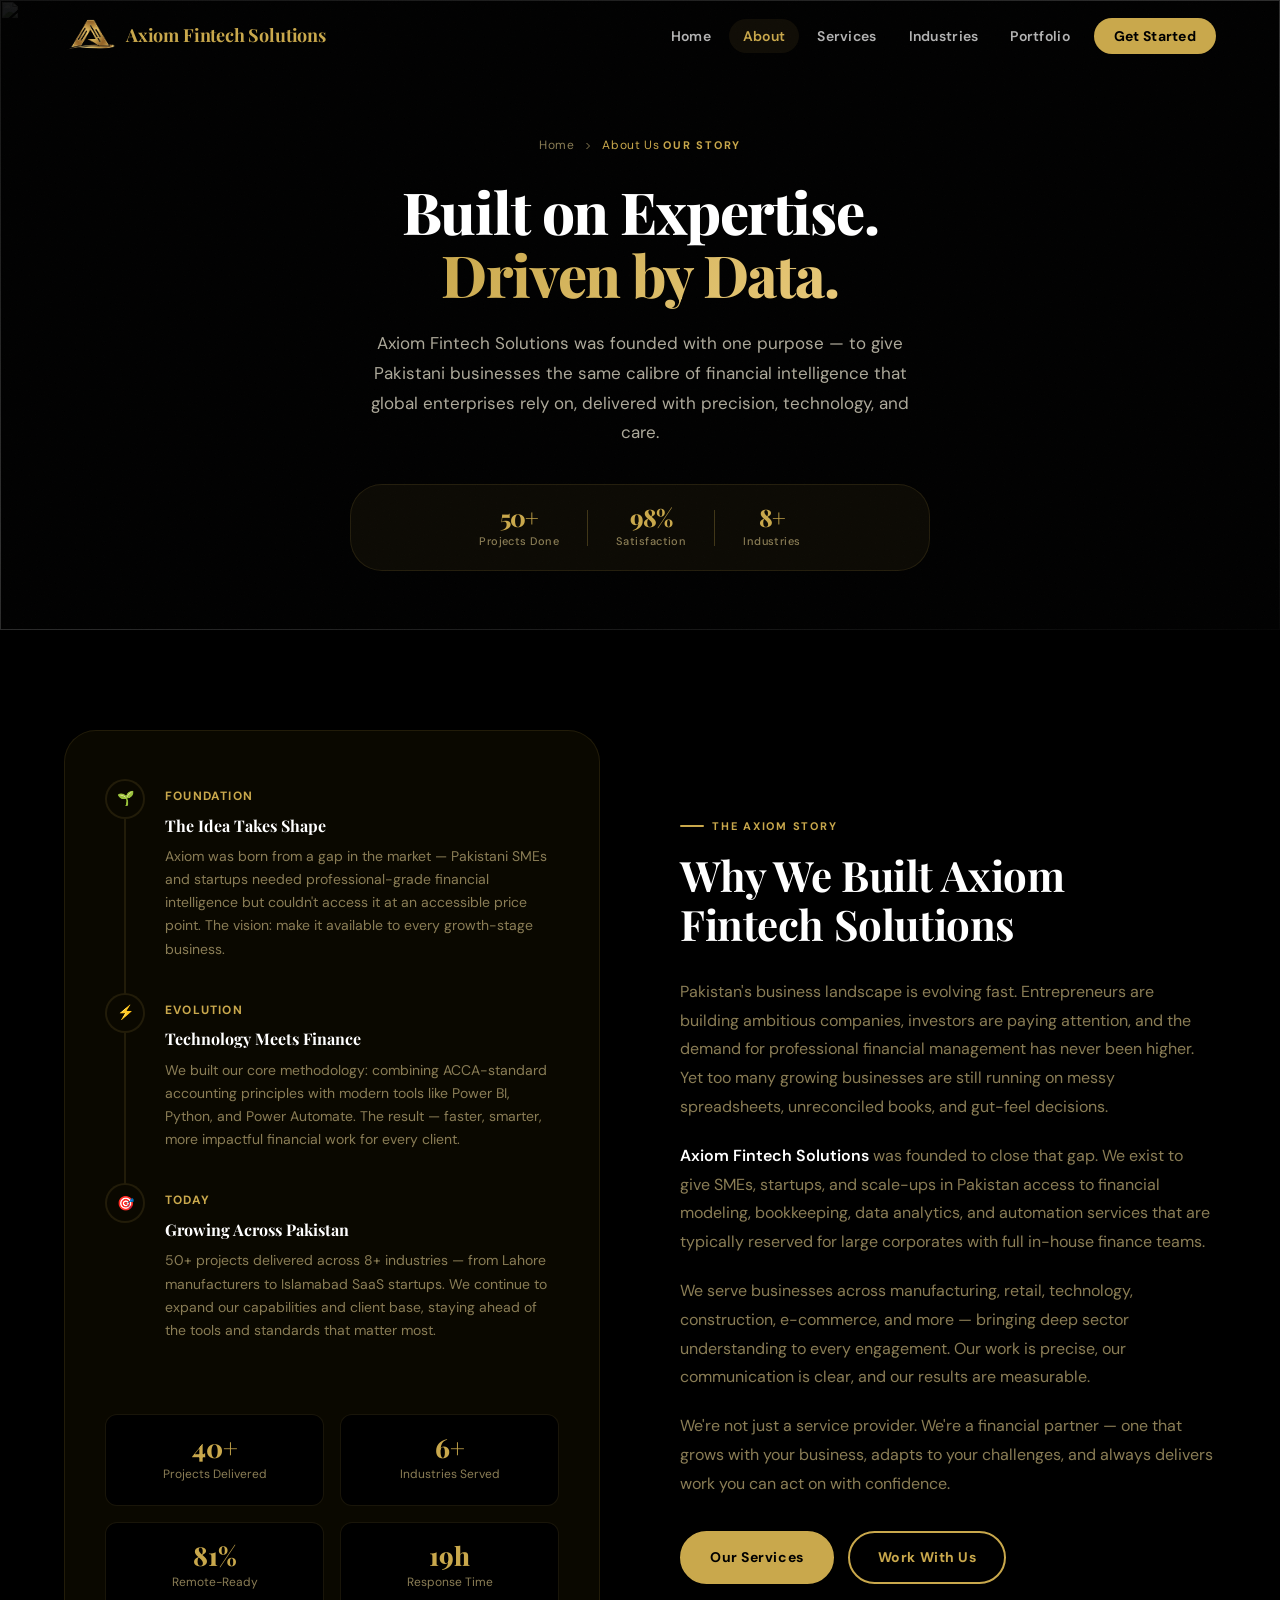
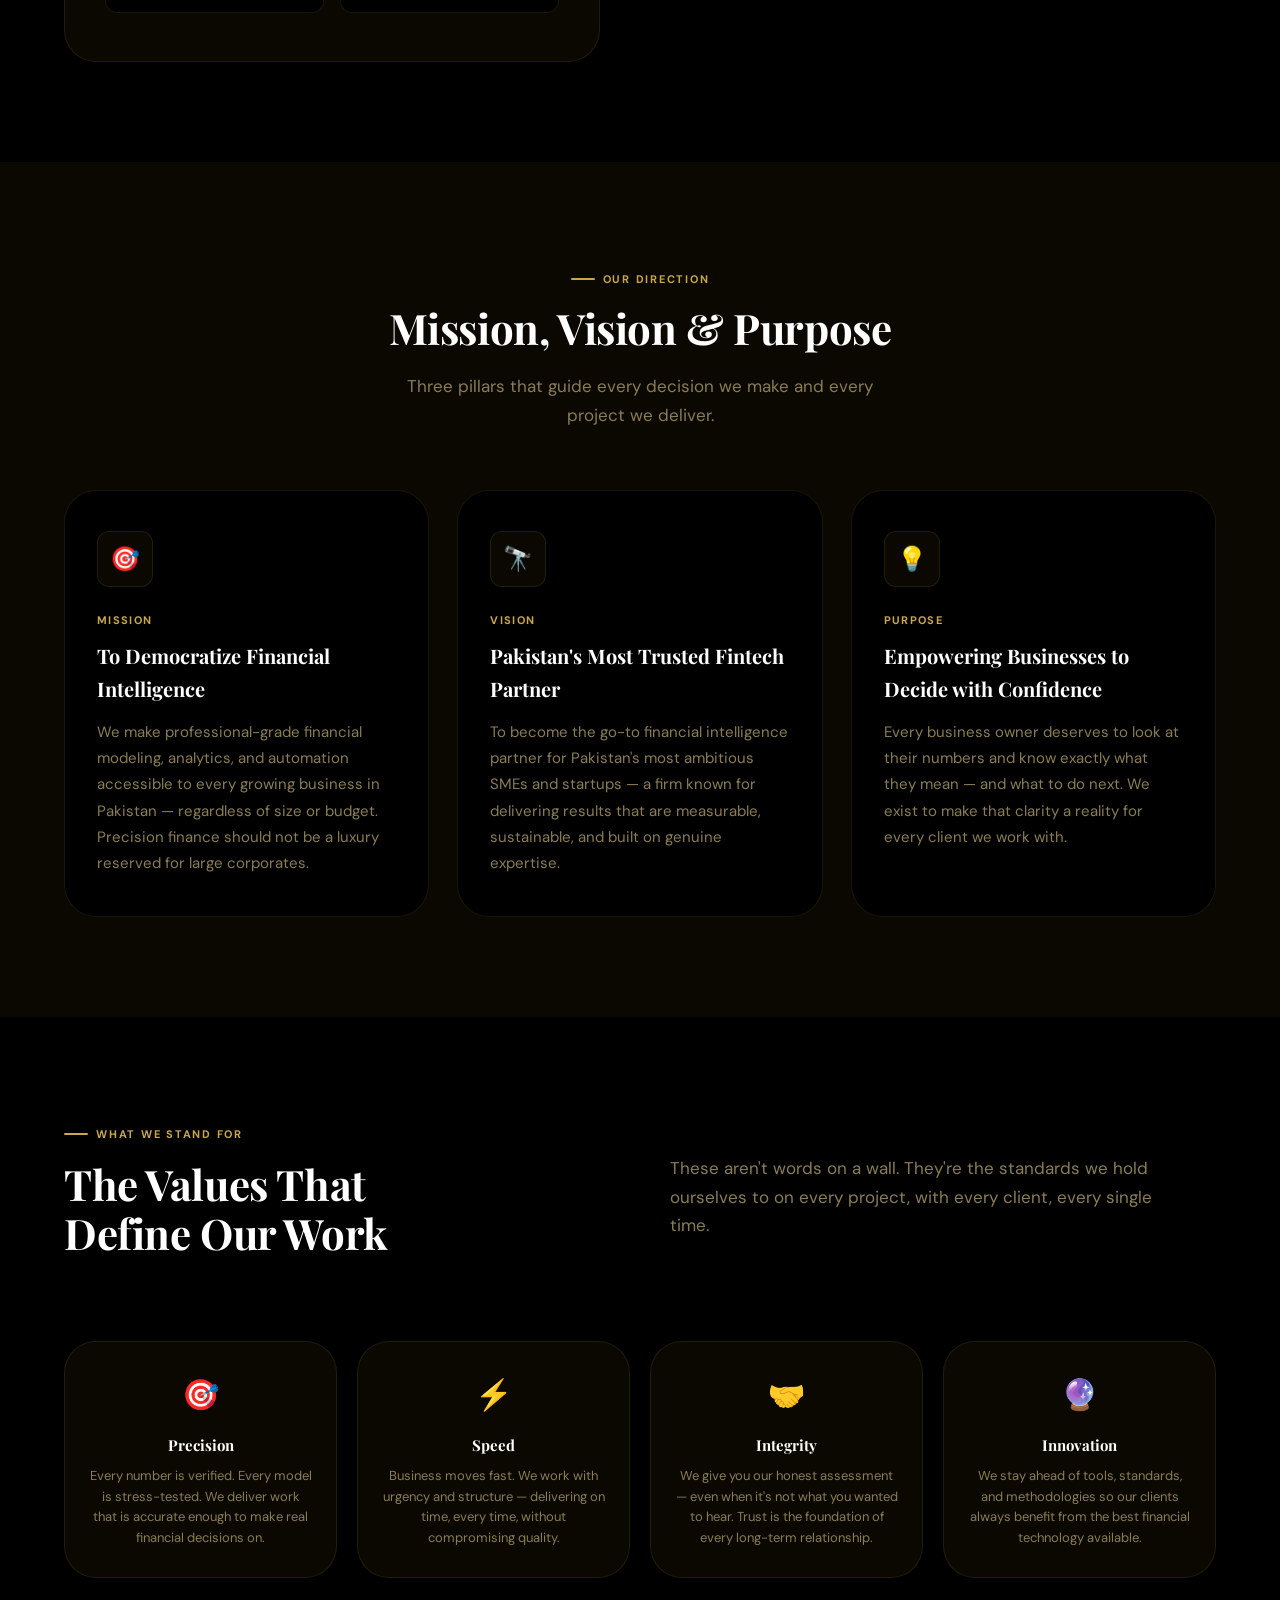
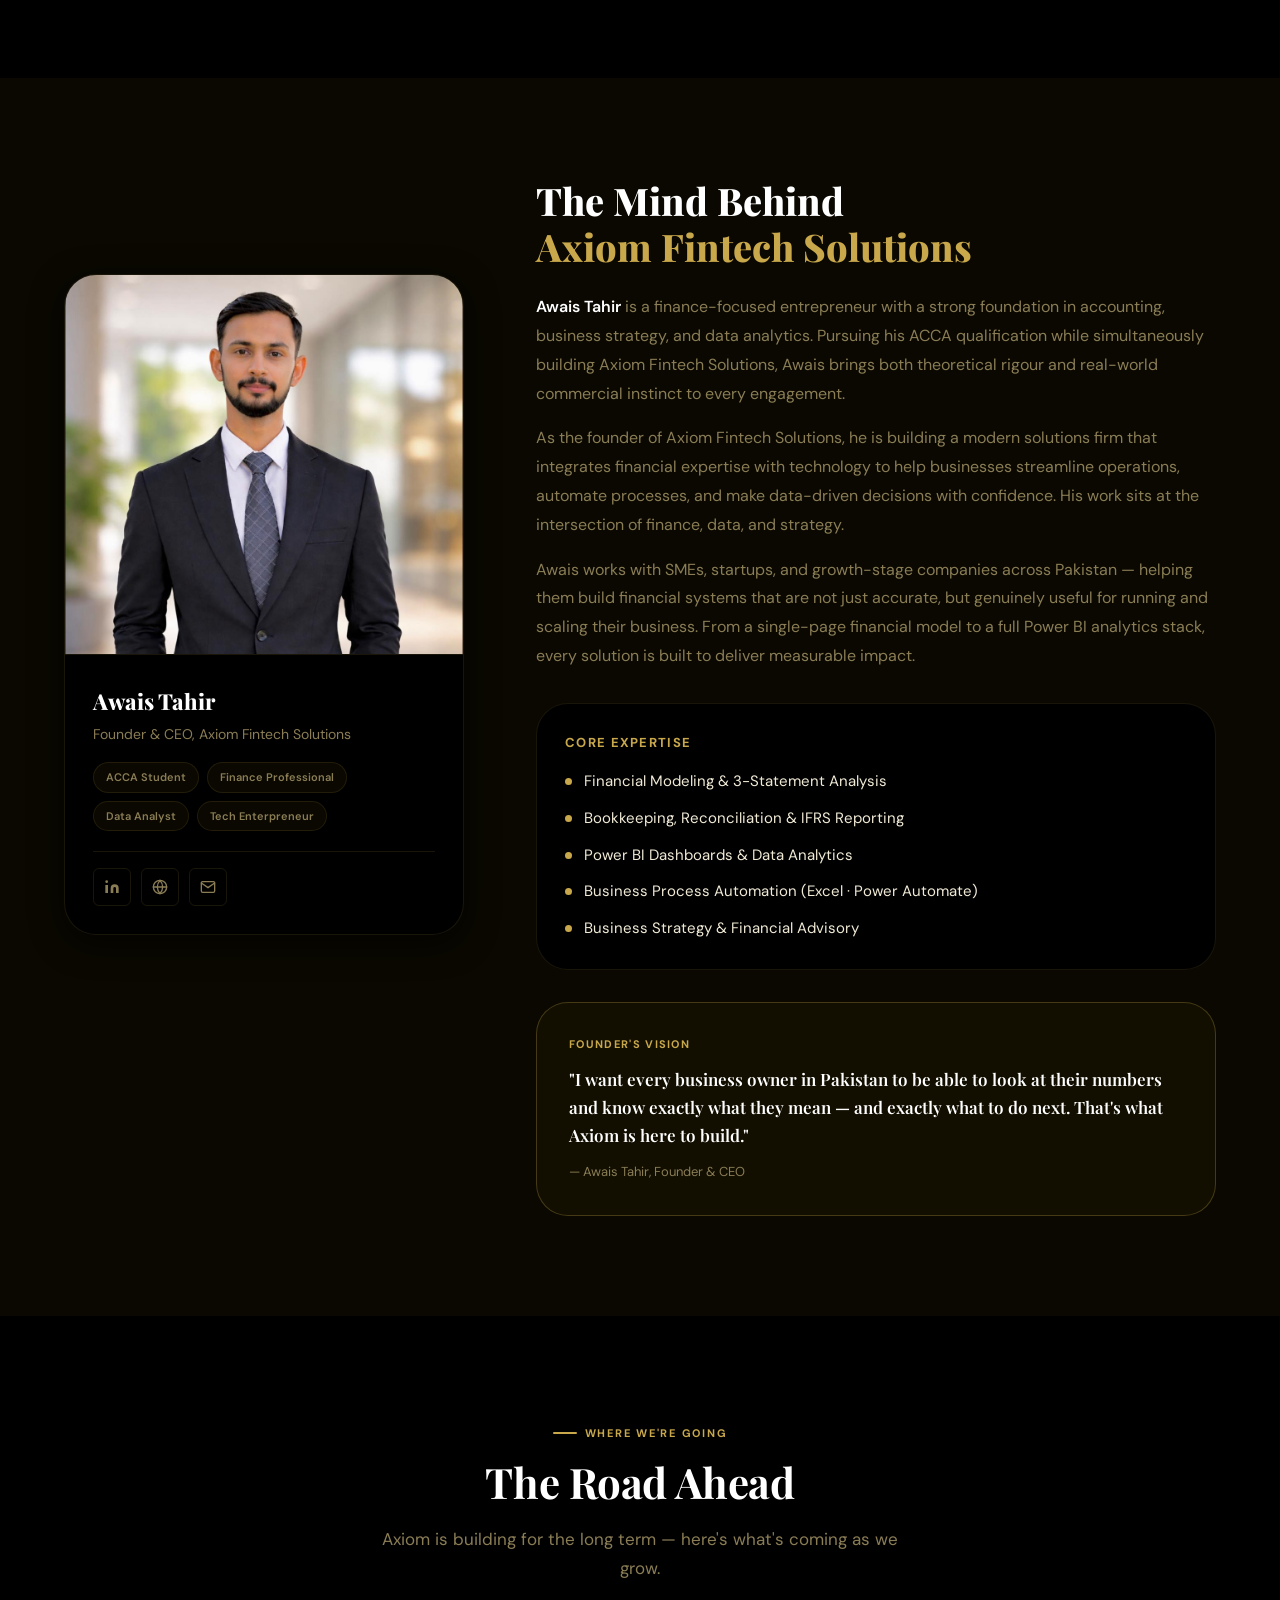
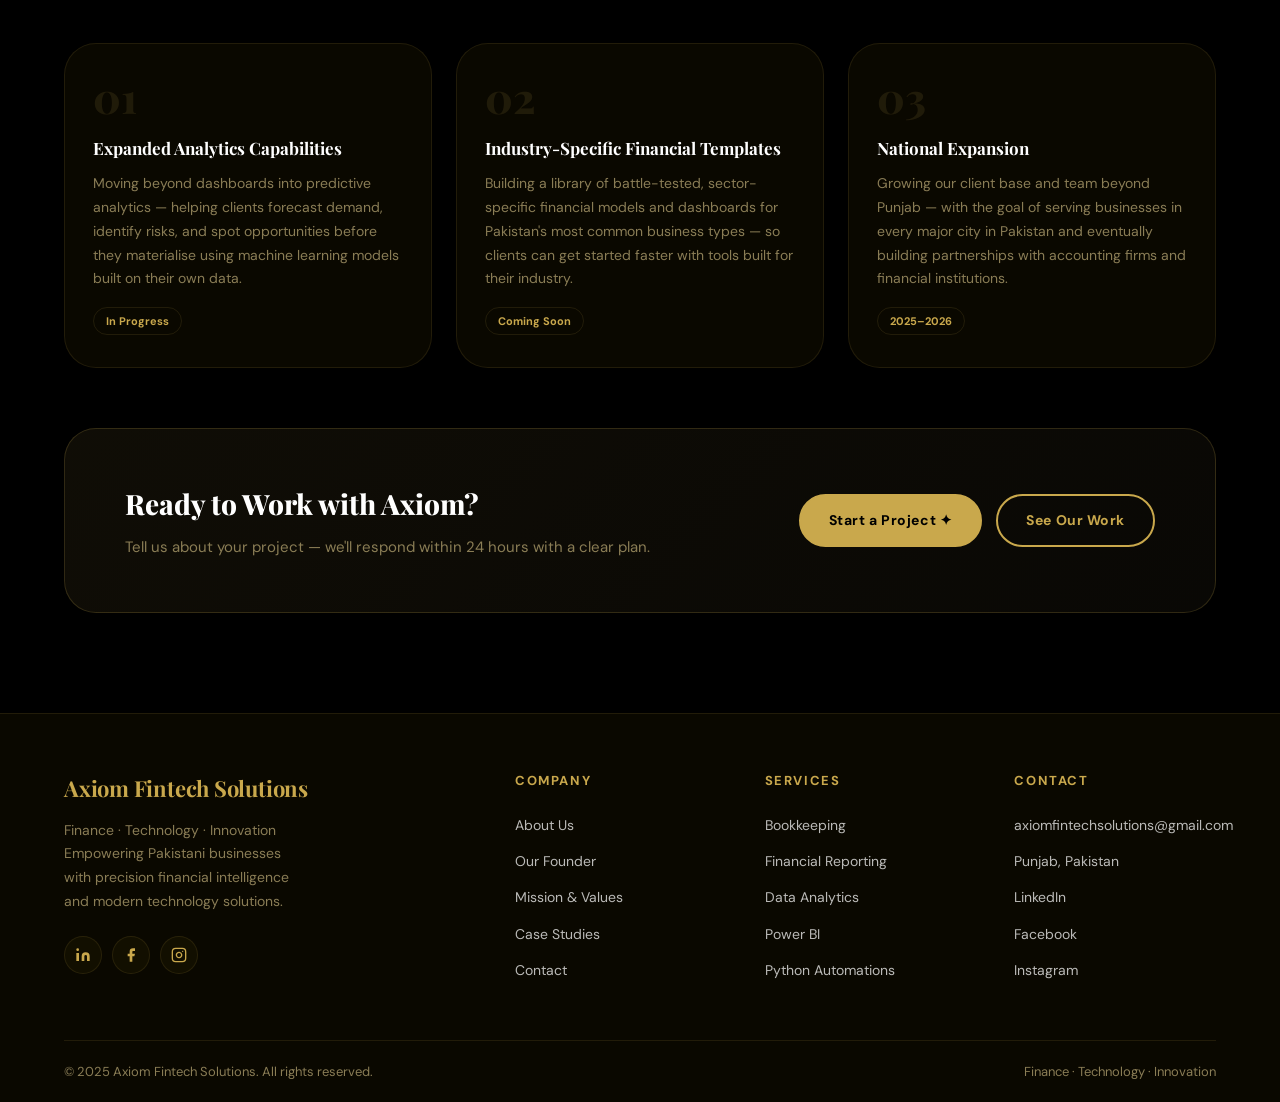
==== commit 950d039a: "Update about.html" ====
--- a/about.html
+++ b/about.html
@@ -388,7 +388,7 @@
               <svg width="16" height="16" viewBox="0 0 24 24" fill="currentColor"><path d="M16 8a6 6 0 016 6v7h-4v-7a2 2 0 00-2-2 2 2 0 00-2 2v7h-4v-7a6 6 0 016-6zM2 9h4v12H2z"/><circle cx="4" cy="4" r="2"/></svg>
             </a>
             <!-- Personal portfolio -->
-            <a href="https://iamwaistahir.com" class="founder-social" target="_blank" rel="noopener" aria-label="Personal portfolio">
+            <a href="https://iamawaistahir.com" class="founder-social" target="_blank" rel="noopener" aria-label="Personal portfolio">
               <svg width="16" height="16" viewBox="0 0 24 24" fill="none" stroke="currentColor" stroke-width="2" stroke-linecap="round"><circle cx="12" cy="12" r="10"/><line x1="2" y1="12" x2="22" y2="12"/><path d="M12 2a15.3 15.3 0 014 10 15.3 15.3 0 01-4 10 15.3 15.3 0 01-4-10 15.3 15.3 0 014-10z"/></svg>
             </a>
             <!-- Email -->
--- a/style.css
+++ b/style.css
@@ -30,7 +30,8 @@
    23. Contact Page
    24. Responsive Breakpoints
    25. Accessibility
-   ============================================================ */
+   26. Newsletter Subscription
+   =========================================================== */
 
 
 /* ══════════════════════════════════════════════════════════
@@ -1420,6 +1421,156 @@
   background: rgba(201,168,76,0.3);
   color: var(--clr-white);
 }
+/* ══════════════════════════════════════════════════════════
+   26. Newsletter Subscriptions
+  ══════════════════════════════════════════════════════════ */
+/* ── Overlay ── */
+.popup-overlay {
+  display: none;
+  position: fixed;
+  inset: 0;
+  background: rgba(0, 0, 0, 0.7);
+  z-index: 999;
+  opacity: 0;
+  transition: opacity 0.4s ease;
+}
+.popup-overlay.active {
+  display: block;
+  opacity: 1;
+}
+
+/* ── Popup ── */
+.popup {
+  display: none;
+  position: fixed;
+  top: 50%;
+  left: 50%;
+  transform: translate(-50%, -46%);
+  z-index: 1000;
+  width: 360px;
+  max-width: 92vw;
+  background: #111111;
+  border: 1px solid #c9a84c;
+  padding: 40px 36px 36px;
+  text-align: center;
+  opacity: 0;
+  transition: opacity 0.4s ease, transform 0.4s ease;
+  box-sizing: border-box;
+}
+.popup.active {
+  display: block;
+  opacity: 1;
+  transform: translate(-50%, -50%);
+}
+
+/* ── Close ── */
+.popup-close {
+  position: absolute;
+  top: 14px;
+  right: 16px;
+  background: none;
+  border: none;
+  color: #c9a84c;
+  font-size: 16px;
+  cursor: pointer;
+  transition: color 0.2s;
+}
+.popup-close:hover {
+  color: #ffffff;
+}
+
+/* ── Icon ── */
+.popup-icon {
+  font-size: 22px;
+  color: #c9a84c;
+  margin-bottom: 14px;
+  line-height: 1;
+}
+
+/* ── Title ── */
+.popup-title {
+  font-family: 'Georgia', serif;
+  font-size: 20px;
+  font-weight: 400;
+  color: #ffffff;
+  margin: 0 0 8px;
+}
+
+/* ── Subtitle ── */
+.popup-subtitle {
+  font-size: 13px;
+  color: #888888;
+  margin: 0 0 24px;
+  line-height: 1.6;
+}
+
+/* ── Input ── */
+.popup-input {
+  width: 100%;
+  box-sizing: border-box;
+  background: #000000;
+  border: 1px solid #333333;
+  padding: 11px 14px;
+  font-size: 14px;
+  color: #ffffff;
+  margin-bottom: 12px;
+  outline: none;
+  transition: border-color 0.2s;
+}
+.popup-input:focus {
+  border-color: #c9a84c;
+}
+.popup-input::placeholder {
+  color: #555555;
+}
+
+/* ── Button ── */
+.popup-btn {
+  width: 100%;
+  padding: 12px;
+  background: #c9a84c;
+  color: #000000;
+  border: none;
+  font-size: 12px;
+  font-weight: 700;
+  letter-spacing: 0.2em;
+  text-transform: uppercase;
+  cursor: pointer;
+  transition: background 0.25s;
+}
+.popup-btn:hover {
+  background: #ffffff;
+}
+.popup-btn:disabled {
+  opacity: 0.6;
+  cursor: not-allowed;
+}
+
+/* ── Success ── */
+.popup-success {
+  display: none;
+  padding: 10px 0;
+}
+.popup-success.show {
+  display: block;
+}
+.popup-success-icon {
+  display: inline-block;
+  width: 40px;
+  height: 40px;
+  line-height: 40px;
+  border-radius: 50%;
+  border: 1px solid #c9a84c;
+  color: #c9a84c;
+  font-size: 18px;
+  margin-bottom: 10px;
+}
+.popup-success p {
+  font-family: 'Georgia', serif;
+  font-size: 15px;
+  color: #ffffff;
+  margin: 0;
+}
 CSSEOF
 echo "style.css done: $(wc -l < /home/claude/axiom/style.css) lines"
 Output
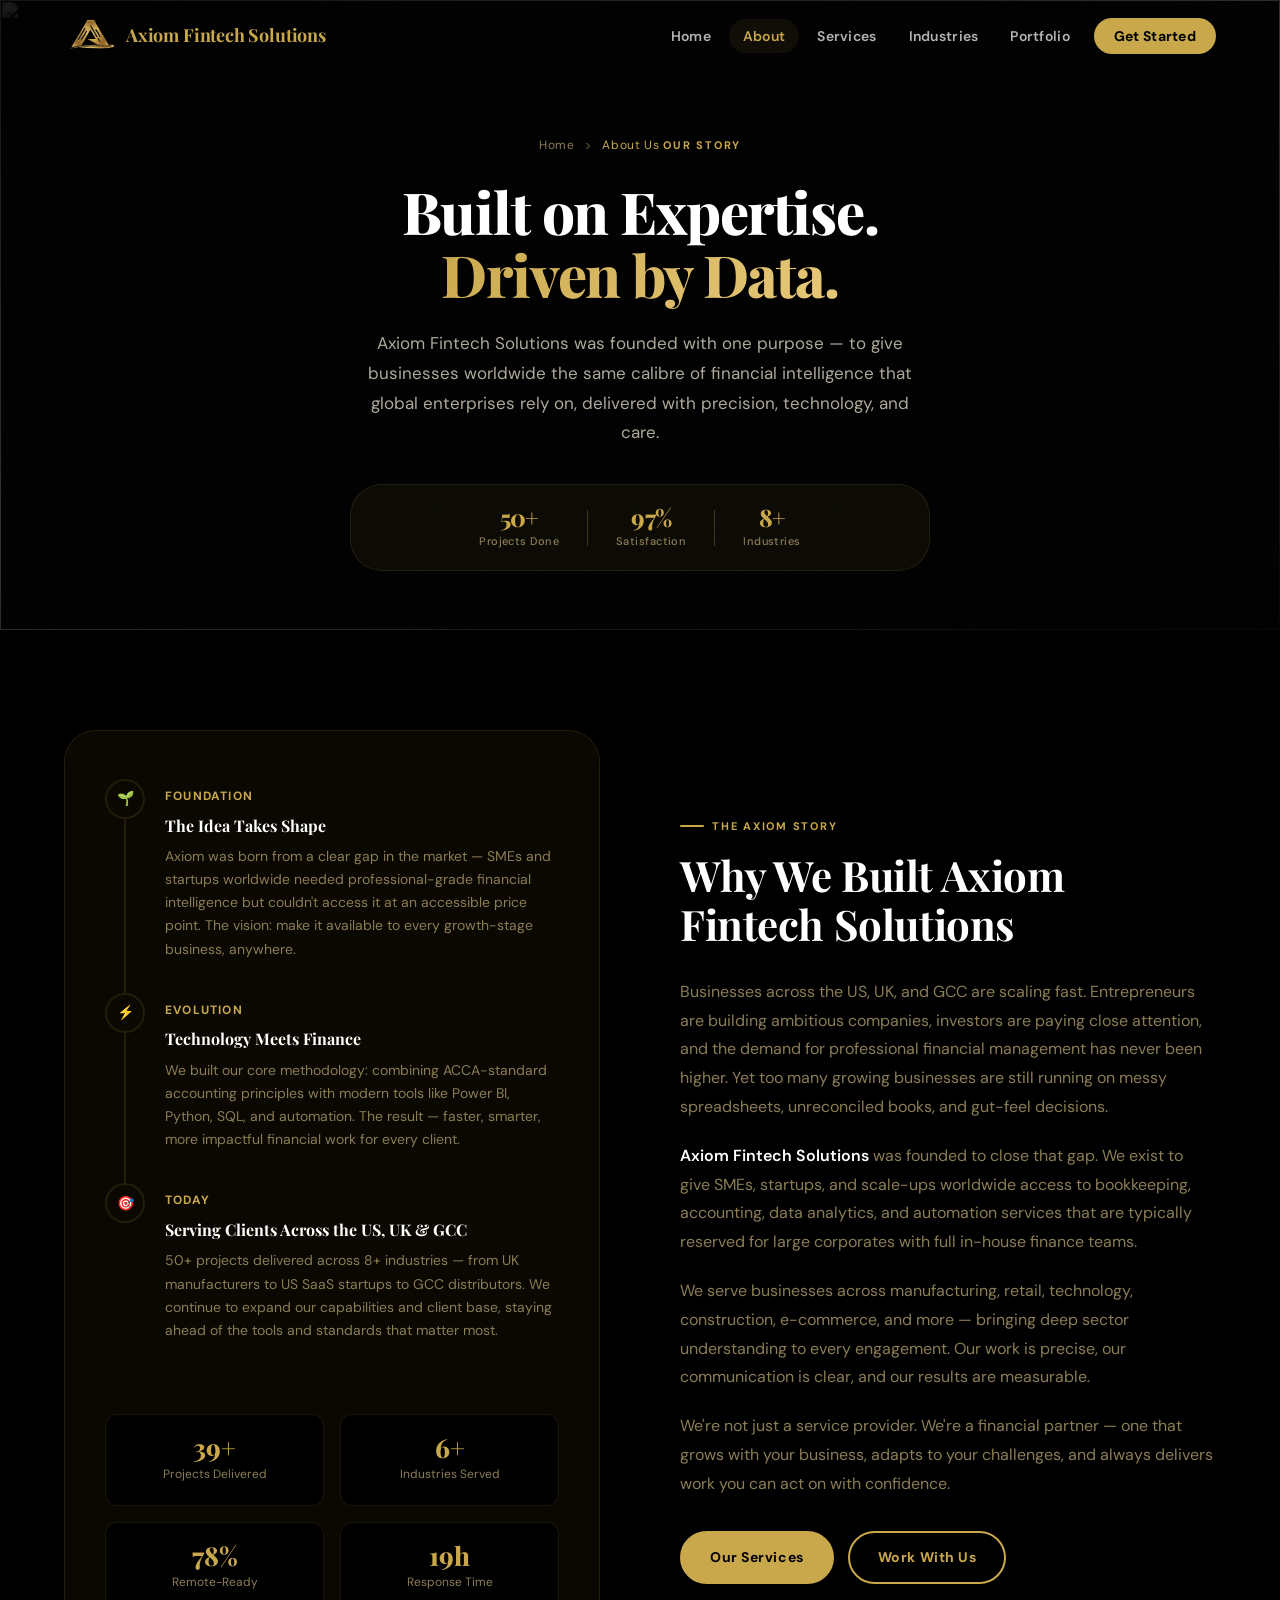
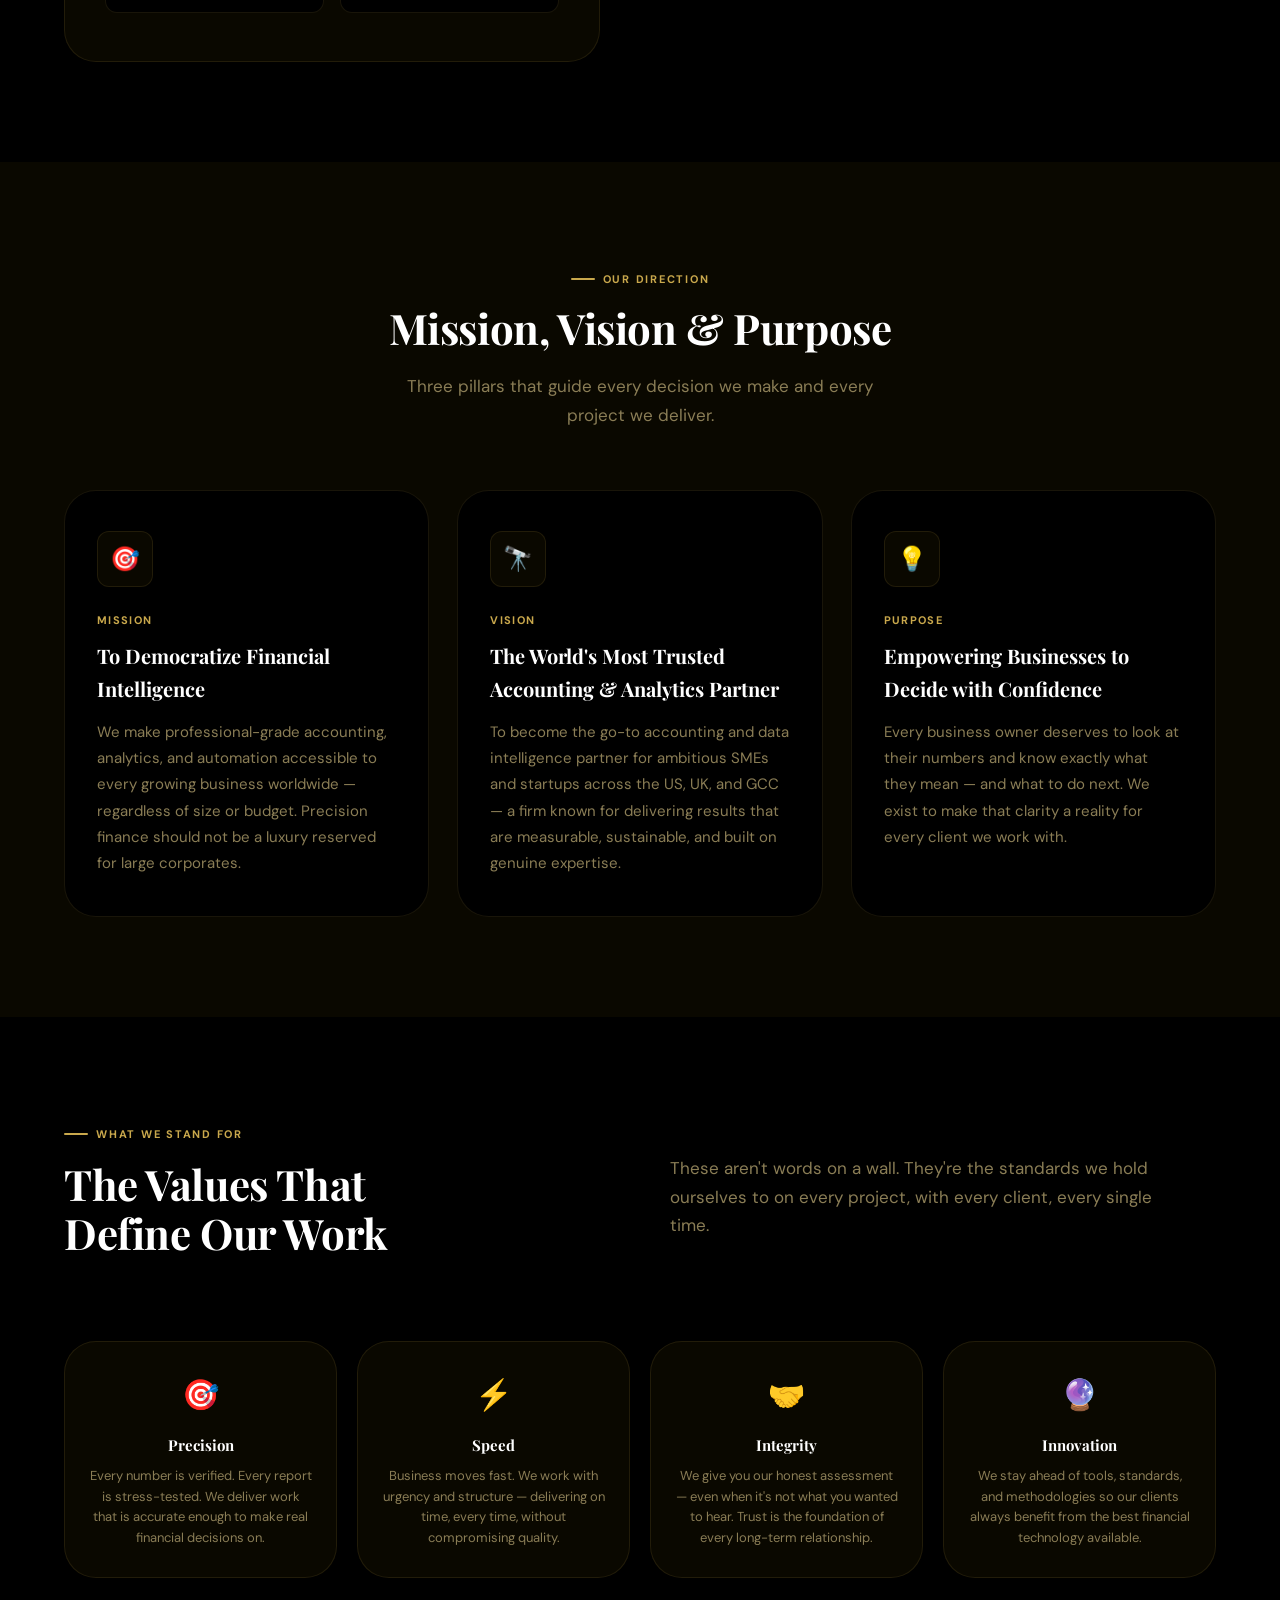
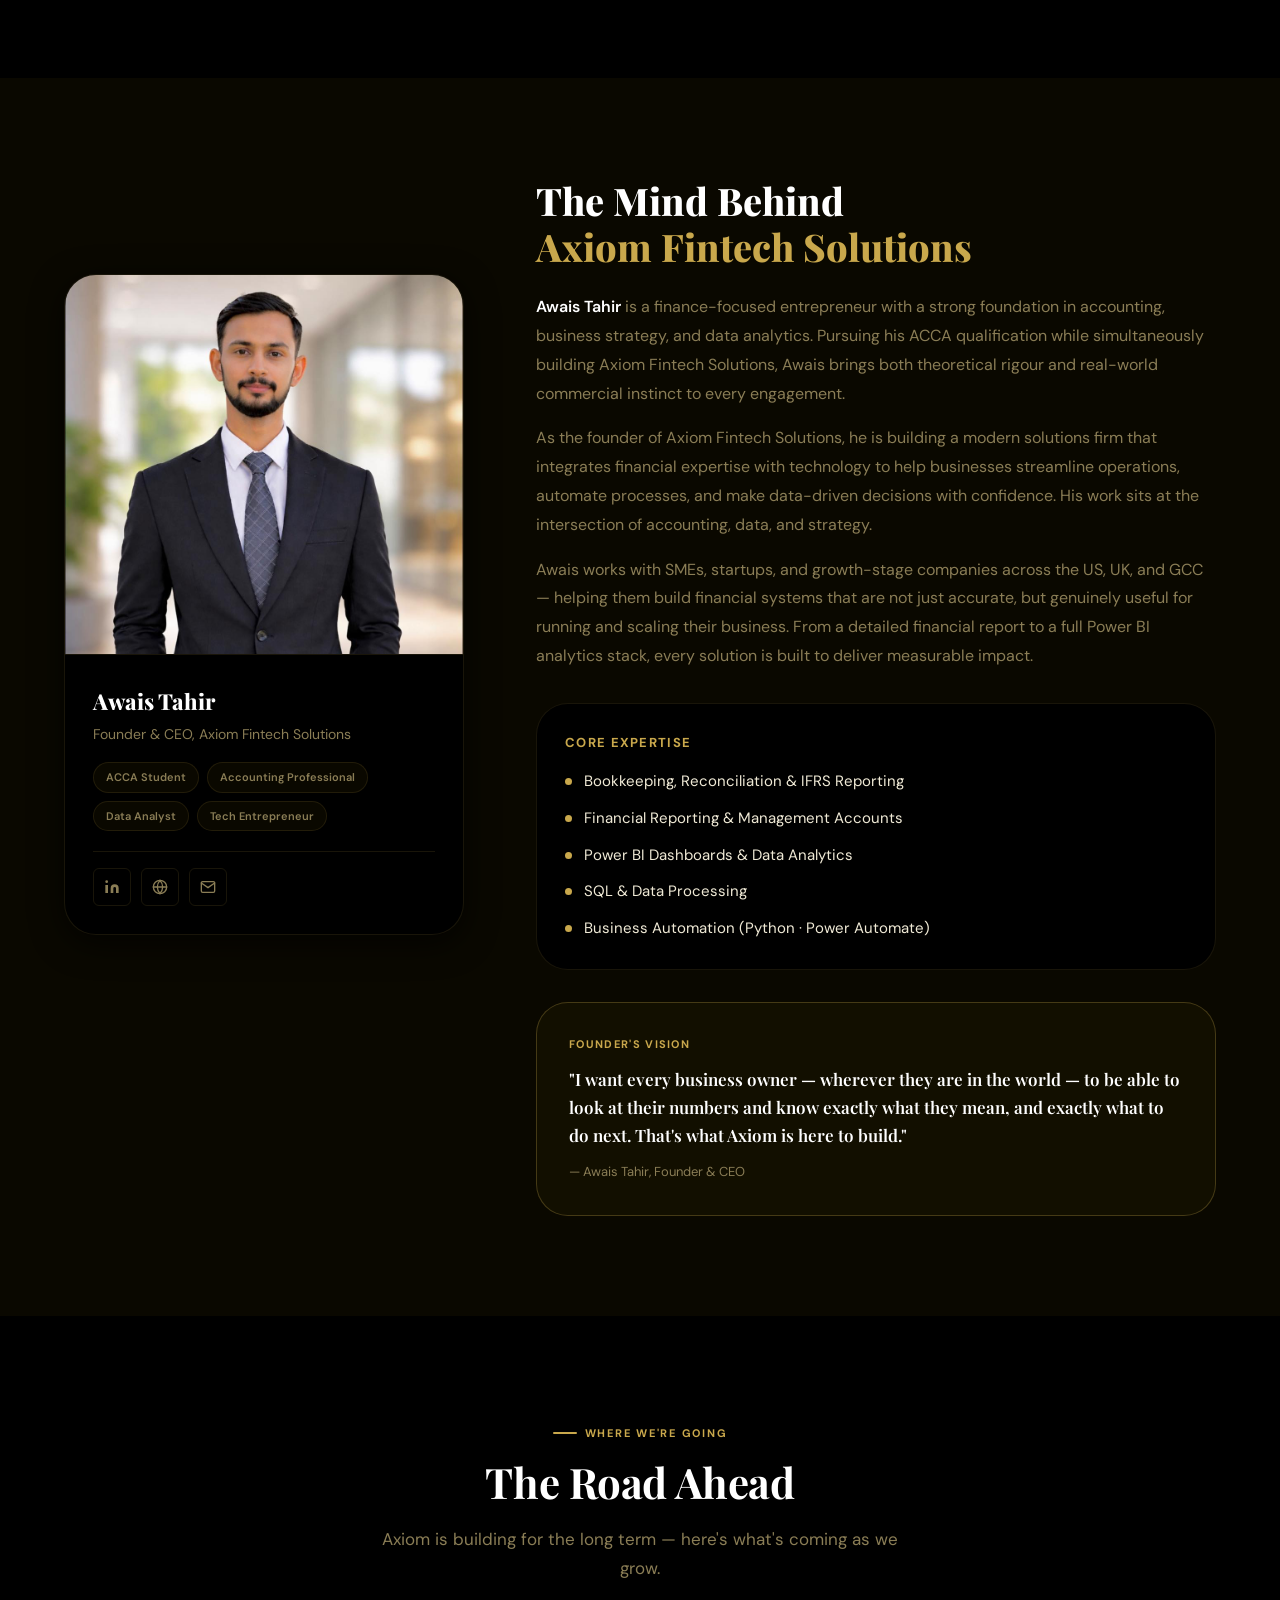
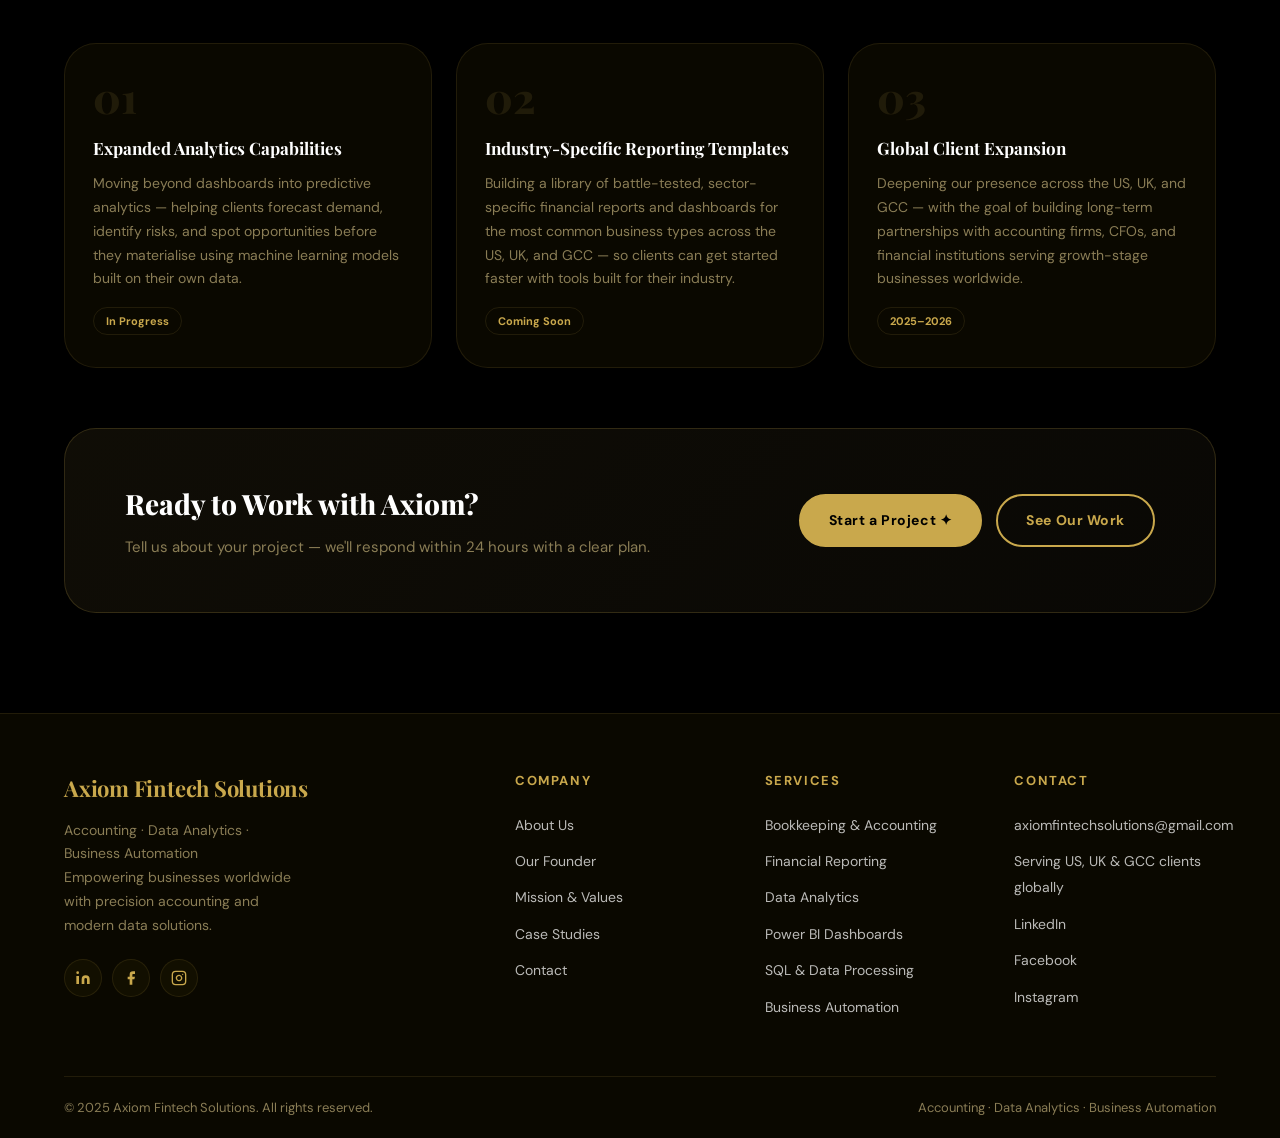
==== commit ab333e43: "Update about.html" ====
--- a/about.html
+++ b/about.html
@@ -6,9 +6,9 @@
   <meta http-equiv="X-UA-Compatible" content="IE=edge" />
 
   <!-- ═══ SEO META TAGS ═══ -->
-  <title>About Us | Axiom Fintech Solutions — Finance · Technology · Innovation</title>
-  <meta name="description" content="Learn about Axiom Fintech Solutions — our story, mission, values, and founder Awais Tahir. A modern fintech firm built to help Pakistani businesses scale with precision financial intelligence." />
-  <meta name="keywords" content="about Axiom Fintech Solutions, Awais Tahir ACCA, fintech Pakistan, financial consulting Pakistan, data analytics firm Pakistan, finance technology innovation" />
+  <title>About Us | Axiom Fintech Solutions — Accounting · Data Analytics · Business Automation</title>
+  <meta name="description" content="Learn about Axiom Fintech Solutions — our story, mission, values, and founder Awais Tahir. A modern accounting and data analytics firm helping businesses across the US, UK, and GCC scale with precision financial intelligence." />
+  <meta name="keywords" content="about Axiom Fintech Solutions, Awais Tahir ACCA, accounting firm globally, data analytics firm, bookkeeping services US UK GCC, finance technology innovation, business automation" />
   <meta name="author" content="Axiom Fintech Solutions" />
   <meta name="robots" content="index, follow" />
   <link rel="canonical" href="https://www.axiomfintechsolutions.com/about.html" />
@@ -17,13 +17,13 @@
   <meta property="og:type"        content="website" />
   <meta property="og:url"         content="https://www.axiomfintechsolutions.com/about.html" />
   <meta property="og:title"       content="About Axiom Fintech Solutions" />
-  <meta property="og:description" content="Our story, mission, values and the founder behind Pakistan's modern fintech solutions firm." />
+  <meta property="og:description" content="Our story, mission, values and the founder behind a modern global accounting and data analytics firm." />
   <meta property="og:image"       content="assets/og-image.jpg" />
 
   <!-- ═══ TWITTER CARD ═══ -->
   <meta name="twitter:card"        content="summary_large_image" />
   <meta name="twitter:title"       content="About Axiom Fintech Solutions" />
-  <meta name="twitter:description" content="Finance · Technology · Innovation — meet the team behind Axiom Fintech Solutions." />
+  <meta name="twitter:description" content="Accounting · Data Analytics · Business Automation — meet the team behind Axiom Fintech Solutions." />
   <meta name="twitter:image"       content="assets/og-image.jpg" />
 
   <!-- ═══ FAVICON ═══ -->
@@ -39,39 +39,36 @@
   <link rel="stylesheet" href="style.css" />
 
   <!-- ═══ SCHEMA MARKUP ═══ -->
-<script type="application/ld+json">
-{
-  "@context": "https://schema.org",
-  "@type": "AboutPage",
-  "name": "About Axiom Fintech Solutions",
-  "url": "https://www.techsolutions.com/about.html",
-  "description": "Learn about Axiom Fintech Solutions — our story, mission, values, and founder Awais Tahir. A modern fintech firm built to help Pakistani businesses scale with precision financial intelligence.",
-  "breadcrumb": {
-    "@type": "BreadcrumbList",
-    "itemListElement": [
-      { "@type": "ListItem", "position": 1, "name": "Home", "item": "https://www.techsolutions.com/" },
-      { "@type": "ListItem", "position": 2, "name": "About", "item": "https://www.techsolutions.com/about.html" }
-    ]
-  },
-  "mainEntity": {
-    "@type": "Organization",
-    "name": "Axiom Fintech Solutions",
-    "url": "https://www.techsolutions.com",
-    "founder": {
-      "@type": "Person",
-      "name": "Awais Tahir",
-      "jobTitle": "Founder & CEO",
-      "description": "ACCA Student | Finance Professional & Data Analyst",
-      "sameAs": "https://www.linkedin.com/in/awaistahir"
+  <script type="application/ld+json">
+  {
+    "@context": "https://schema.org",
+    "@type": "AboutPage",
+    "name": "About Axiom Fintech Solutions",
+    "url": "https://www.axiomfintechsolutions.com/about.html",
+    "description": "Learn about Axiom Fintech Solutions — our story, mission, values, and founder Awais Tahir. A modern accounting and data analytics firm helping businesses across the US, UK, and GCC scale with precision financial intelligence.",
+    "breadcrumb": {
+      "@type": "BreadcrumbList",
+      "itemListElement": [
+        { "@type": "ListItem", "position": 1, "name": "Home", "item": "https://www.axiomfintechsolutions.com/" },
+        { "@type": "ListItem", "position": 2, "name": "About", "item": "https://www.axiomfintechsolutions.com/about.html" }
+      ]
     },
-    "foundingLocation": {
-      "@type": "Place",
-      "name": "Punjab, Pakistan"
-    },
-    "mission": "To democratize financial intelligence for every growing business in Pakistan."
+    "mainEntity": {
+      "@type": "Organization",
+      "name": "Axiom Fintech Solutions",
+      "url": "https://www.axiomfintechsolutions.com",
+      "founder": {
+        "@type": "Person",
+        "name": "Awais Tahir",
+        "jobTitle": "Founder & CEO",
+        "description": "ACCA Student | Accounting Professional & Data Analyst",
+        "sameAs": "https://www.linkedin.com/in/awaistahir"
+      },
+      "areaServed": ["US", "UK", "GCC", "Globally"],
+      "mission": "To democratize financial intelligence for every growing business worldwide."
+    }
   }
-}
-</script>
+  </script>
 </head>
 
 <body>
@@ -139,7 +136,7 @@
     </h1>
 
     <p class="about-hero-subtitle">
-      Axiom Fintech Solutions was founded with one purpose — to give Pakistani businesses the same calibre of financial intelligence that global enterprises rely on, delivered with precision, technology, and care.
+      Axiom Fintech Solutions was founded with one purpose — to give businesses worldwide the same calibre of financial intelligence that global enterprises rely on, delivered with precision, technology, and care.
     </p>
 
     <!-- Hero stats bar -->
@@ -180,7 +177,7 @@
             <div class="story-year-body">
               <div class="story-year-label">Foundation</div>
               <div class="story-year-title">The Idea Takes Shape</div>
-              <div class="story-year-text">Axiom was born from a gap in the market — Pakistani SMEs and startups needed professional-grade financial intelligence but couldn't access it at an accessible price point. The vision: make it available to every growth-stage business.</div>
+              <div class="story-year-text">Axiom was born from a clear gap in the market — SMEs and startups worldwide needed professional-grade financial intelligence but couldn't access it at an accessible price point. The vision: make it available to every growth-stage business, anywhere.</div>
             </div>
           </div>
 
@@ -189,7 +186,7 @@
             <div class="story-year-body">
               <div class="story-year-label">Evolution</div>
               <div class="story-year-title">Technology Meets Finance</div>
-              <div class="story-year-text">We built our core methodology: combining ACCA-standard accounting principles with modern tools like Power BI, Python, and Power Automate. The result — faster, smarter, more impactful financial work for every client.</div>
+              <div class="story-year-text">We built our core methodology: combining ACCA-standard accounting principles with modern tools like Power BI, Python, SQL, and automation. The result — faster, smarter, more impactful financial work for every client.</div>
             </div>
           </div>
 
@@ -197,8 +194,8 @@
             <div class="story-year-dot" aria-hidden="true">🎯</div>
             <div class="story-year-body">
               <div class="story-year-label">Today</div>
-              <div class="story-year-title">Growing Across Pakistan</div>
-              <div class="story-year-text">50+ projects delivered across 8+ industries — from Lahore manufacturers to Islamabad SaaS startups. We continue to expand our capabilities and client base, staying ahead of the tools and standards that matter most.</div>
+              <div class="story-year-title">Serving Clients Across the US, UK & GCC</div>
+              <div class="story-year-text">50+ projects delivered across 8+ industries — from UK manufacturers to US SaaS startups to GCC distributors. We continue to expand our capabilities and client base, staying ahead of the tools and standards that matter most.</div>
             </div>
           </div>
 
@@ -233,11 +230,11 @@
         </h2>
 
         <p class="story-text" style="font-size:16px; color:var(--clr-muted); line-height:1.8; margin-bottom:20px;">
-          Pakistan's business landscape is evolving fast. Entrepreneurs are building ambitious companies, investors are paying attention, and the demand for professional financial management has never been higher. Yet too many growing businesses are still running on messy spreadsheets, unreconciled books, and gut-feel decisions.
+          Businesses across the US, UK, and GCC are scaling fast. Entrepreneurs are building ambitious companies, investors are paying close attention, and the demand for professional financial management has never been higher. Yet too many growing businesses are still running on messy spreadsheets, unreconciled books, and gut-feel decisions.
         </p>
 
         <p style="font-size:16px; color:var(--clr-muted); line-height:1.8; margin-bottom:20px;">
-          <strong style="color:var(--clr-white);">Axiom Fintech Solutions</strong> was founded to close that gap. We exist to give SMEs, startups, and scale-ups in Pakistan access to financial modeling, bookkeeping, data analytics, and automation services that are typically reserved for large corporates with full in-house finance teams.
+          <strong style="color:var(--clr-white);">Axiom Fintech Solutions</strong> was founded to close that gap. We exist to give SMEs, startups, and scale-ups worldwide access to bookkeeping, accounting, data analytics, and automation services that are typically reserved for large corporates with full in-house finance teams.
         </p>
 
         <p style="font-size:16px; color:var(--clr-muted); line-height:1.8; margin-bottom:20px;">
@@ -280,16 +277,16 @@
         <div class="mv-card-label">Mission</div>
         <h3 class="mv-card-title">To Democratize Financial Intelligence</h3>
         <p class="mv-card-text">
-          We make professional-grade financial modeling, analytics, and automation accessible to every growing business in Pakistan — regardless of size or budget. Precision finance should not be a luxury reserved for large corporates.
+          We make professional-grade accounting, analytics, and automation accessible to every growing business worldwide — regardless of size or budget. Precision finance should not be a luxury reserved for large corporates.
         </p>
       </div>
 
       <div class="mv-card reveal reveal-delay-1">
         <div class="mv-card-icon" aria-hidden="true">🔭</div>
         <div class="mv-card-label">Vision</div>
-        <h3 class="mv-card-title">Pakistan's Most Trusted Fintech Partner</h3>
+        <h3 class="mv-card-title">The World's Most Trusted Accounting & Analytics Partner</h3>
         <p class="mv-card-text">
-          To become the go-to financial intelligence partner for Pakistan's most ambitious SMEs and startups — a firm known for delivering results that are measurable, sustainable, and built on genuine expertise.
+          To become the go-to accounting and data intelligence partner for ambitious SMEs and startups across the US, UK, and GCC — a firm known for delivering results that are measurable, sustainable, and built on genuine expertise.
         </p>
       </div>
 
@@ -330,7 +327,7 @@
       <div class="value-card reveal">
         <span class="value-icon" aria-hidden="true">🎯</span>
         <div class="value-title">Precision</div>
-        <p class="value-text">Every number is verified. Every model is stress-tested. We deliver work that is accurate enough to make real financial decisions on.</p>
+        <p class="value-text">Every number is verified. Every report is stress-tested. We deliver work that is accurate enough to make real financial decisions on.</p>
       </div>
 
       <div class="value-card reveal reveal-delay-1">
@@ -367,7 +364,7 @@
       <!-- Founder card — sticky -->
       <div class="founder-card reveal">
         <div class="founder-photo">
-         <img src="Assets/founder.jpg" alt="Awais Tahir" />
+          <img src="Assets/founder.jpg" alt="Awais Tahir" />
           <div class="founder-photo-placeholder">
             <div class="founder-photo-initials" aria-label="AT initials">AT</div>
             <span style="font-size:13px; color:var(--clr-muted); margin-top:8px;">Add your photo to assets/founder.jpg</span>
@@ -378,9 +375,9 @@
           <div class="founder-role">Founder &amp; CEO, Axiom Fintech Solutions</div>
           <div class="founder-badges">
             <span class="founder-badge">ACCA Student</span>
-            <span class="founder-badge">Finance Professional</span>
+            <span class="founder-badge">Accounting Professional</span>
             <span class="founder-badge">Data Analyst</span>
-             <span class="founder-badge">Tech Enterpreneur</span>
+            <span class="founder-badge">Tech Entrepreneur</span>
           </div>
           <div class="founder-socials">
             <!-- LinkedIn -->
@@ -408,22 +405,22 @@
         </p>
 
         <p class="founder-bio">
-          As the founder of Axiom Fintech Solutions, he is building a modern solutions firm that integrates financial expertise with technology to help businesses streamline operations, automate processes, and make data-driven decisions with confidence. His work sits at the intersection of finance, data, and strategy.
+          As the founder of Axiom Fintech Solutions, he is building a modern solutions firm that integrates financial expertise with technology to help businesses streamline operations, automate processes, and make data-driven decisions with confidence. His work sits at the intersection of accounting, data, and strategy.
         </p>
 
         <p class="founder-bio">
-          Awais works with SMEs, startups, and growth-stage companies across Pakistan — helping them build financial systems that are not just accurate, but genuinely useful for running and scaling their business. From a single-page financial model to a full Power BI analytics stack, every solution is built to deliver measurable impact.
+          Awais works with SMEs, startups, and growth-stage companies across the US, UK, and GCC — helping them build financial systems that are not just accurate, but genuinely useful for running and scaling their business. From a detailed financial report to a full Power BI analytics stack, every solution is built to deliver measurable impact.
         </p>
 
         <!-- Core focus areas -->
         <div class="founder-focus">
           <div class="founder-focus-title">Core Expertise</div>
           <div class="founder-focus-list">
-            <div class="founder-focus-item">Financial Modeling &amp; 3-Statement Analysis</div>
             <div class="founder-focus-item">Bookkeeping, Reconciliation &amp; IFRS Reporting</div>
+            <div class="founder-focus-item">Financial Reporting &amp; Management Accounts</div>
             <div class="founder-focus-item">Power BI Dashboards &amp; Data Analytics</div>
-            <div class="founder-focus-item">Business Process Automation (Excel · Power Automate)</div>
-            <div class="founder-focus-item">Business Strategy &amp; Financial Advisory</div>
+            <div class="founder-focus-item">SQL &amp; Data Processing</div>
+            <div class="founder-focus-item">Business Automation (Python · Power Automate)</div>
           </div>
         </div>
 
@@ -431,7 +428,7 @@
         <div class="founder-vision-box">
           <div class="founder-vision-label">Founder's Vision</div>
           <p class="founder-vision-text">
-            "I want every business owner in Pakistan to be able to look at their numbers and know exactly what they mean — and exactly what to do next. That's what Axiom is here to build."
+            "I want every business owner — wherever they are in the world — to be able to look at their numbers and know exactly what they mean, and exactly what to do next. That's what Axiom is here to build."
           </p>
           <p style="margin-top:12px; font-size:13px; color:var(--clr-muted);">— Awais Tahir, Founder &amp; CEO</p>
         </div>
@@ -469,18 +466,18 @@
 
       <div class="future-card reveal reveal-delay-1">
         <div class="future-card-num">02</div>
-        <h3 class="future-card-title">Industry-Specific Financial Templates</h3>
+        <h3 class="future-card-title">Industry-Specific Reporting Templates</h3>
         <p class="future-card-text">
-          Building a library of battle-tested, sector-specific financial models and dashboards for Pakistan's most common business types — so clients can get started faster with tools built for their industry.
+          Building a library of battle-tested, sector-specific financial reports and dashboards for the most common business types across the US, UK, and GCC — so clients can get started faster with tools built for their industry.
         </p>
         <span class="future-card-tag">Coming Soon</span>
       </div>
 
       <div class="future-card reveal reveal-delay-2">
         <div class="future-card-num">03</div>
-        <h3 class="future-card-title">National Expansion</h3>
+        <h3 class="future-card-title">Global Client Expansion</h3>
         <p class="future-card-text">
-          Growing our client base and team beyond Punjab — with the goal of serving businesses in every major city in Pakistan and eventually building partnerships with accounting firms and financial institutions.
+          Deepening our presence across the US, UK, and GCC — with the goal of building long-term partnerships with accounting firms, CFOs, and financial institutions serving growth-stage businesses worldwide.
         </p>
         <span class="future-card-tag">2025–2026</span>
       </div>
@@ -513,7 +510,7 @@
 
       <div class="footer-brand">
         <div class="footer-brand-name">Axiom Fintech Solutions</div>
-        <p>Finance · Technology · Innovation<br />Empowering Pakistani businesses with precision financial intelligence and modern technology solutions.</p>
+        <p>Accounting · Data Analytics · Business Automation<br />Empowering businesses worldwide with precision accounting and modern data solutions.</p>
         <div class="footer-socials">
           <a href="https://www.linkedin.com/company/axiomfintechsolutions" target="_blank" rel="noopener" aria-label="LinkedIn">
             <svg width="16" height="16" viewBox="0 0 24 24" fill="currentColor"><path d="M16 8a6 6 0 016 6v7h-4v-7a2 2 0 00-2-2 2 2 0 00-2 2v7h-4v-7a6 6 0 016-6zM2 9h4v12H2z"/><circle cx="4" cy="4" r="2"/></svg>
@@ -540,11 +537,13 @@
 
       <div class="footer-col">
         <h4>Services</h4>
-        <ul> <li><a href="services.html#bookkeeping">Bookkeeping</a></li>
+        <ul>
+          <li><a href="services.html#bookkeeping">Bookkeeping &amp; Accounting</a></li>
           <li><a href="services.html#reporting">Financial Reporting</a></li>
           <li><a href="services.html#analytics">Data Analytics</a></li>
-          <li><a href="services.html#powerbi">Power BI</a></li>
-          <li><a href="services.html#automation">Python Automations</a></li>
+          <li><a href="services.html#powerbi">Power BI Dashboards</a></li>
+          <li><a href="services.html#sql">SQL &amp; Data Processing</a></li>
+          <li><a href="services.html#automation">Business Automation</a></li>
         </ul>
       </div>
 
@@ -552,7 +551,7 @@
         <h4>Contact</h4>
         <ul>
           <li><a href="mailto:axiomfintechsolutions@gmail.com">axiomfintechsolutions@gmail.com</a></li>
-          <li><span>Punjab, Pakistan</span></li>
+          <li><span>Serving US, UK &amp; GCC clients globally</span></li>
           <li><a href="https://www.linkedin.com/company/axiomfintechsolutions" target="_blank" rel="noopener">LinkedIn</a></li>
           <li><a href="https://www.facebook.com/axiomfintechsolutions" target="_blank" rel="noopener">Facebook</a></li>
           <li><a href="https://www.instagram.com/axiomfintechsolutions" target="_blank" rel="noopener">Instagram</a></li>
@@ -563,7 +562,7 @@
 
     <div class="footer-bottom">
       <span>© 2025 Axiom Fintech Solutions. All rights reserved.</span>
-      <span>Finance · Technology · Innovation</span>
+      <span>Accounting · Data Analytics · Business Automation</span>
     </div>
 
   </div>
@@ -576,7 +575,7 @@
 <script src="https://cdn.jsdelivr.net/npm/@emailjs/browser@4/dist/email.min.js"></script>
 <script>
   if (typeof emailjs !== 'undefined') {
-    emailjs.init("YOUR_PUBLIC_KEY");
+    emailjs.init("GNS5b8ejPMM6G_NUx");
   }
 </script>
 <script src="script.js"></script>
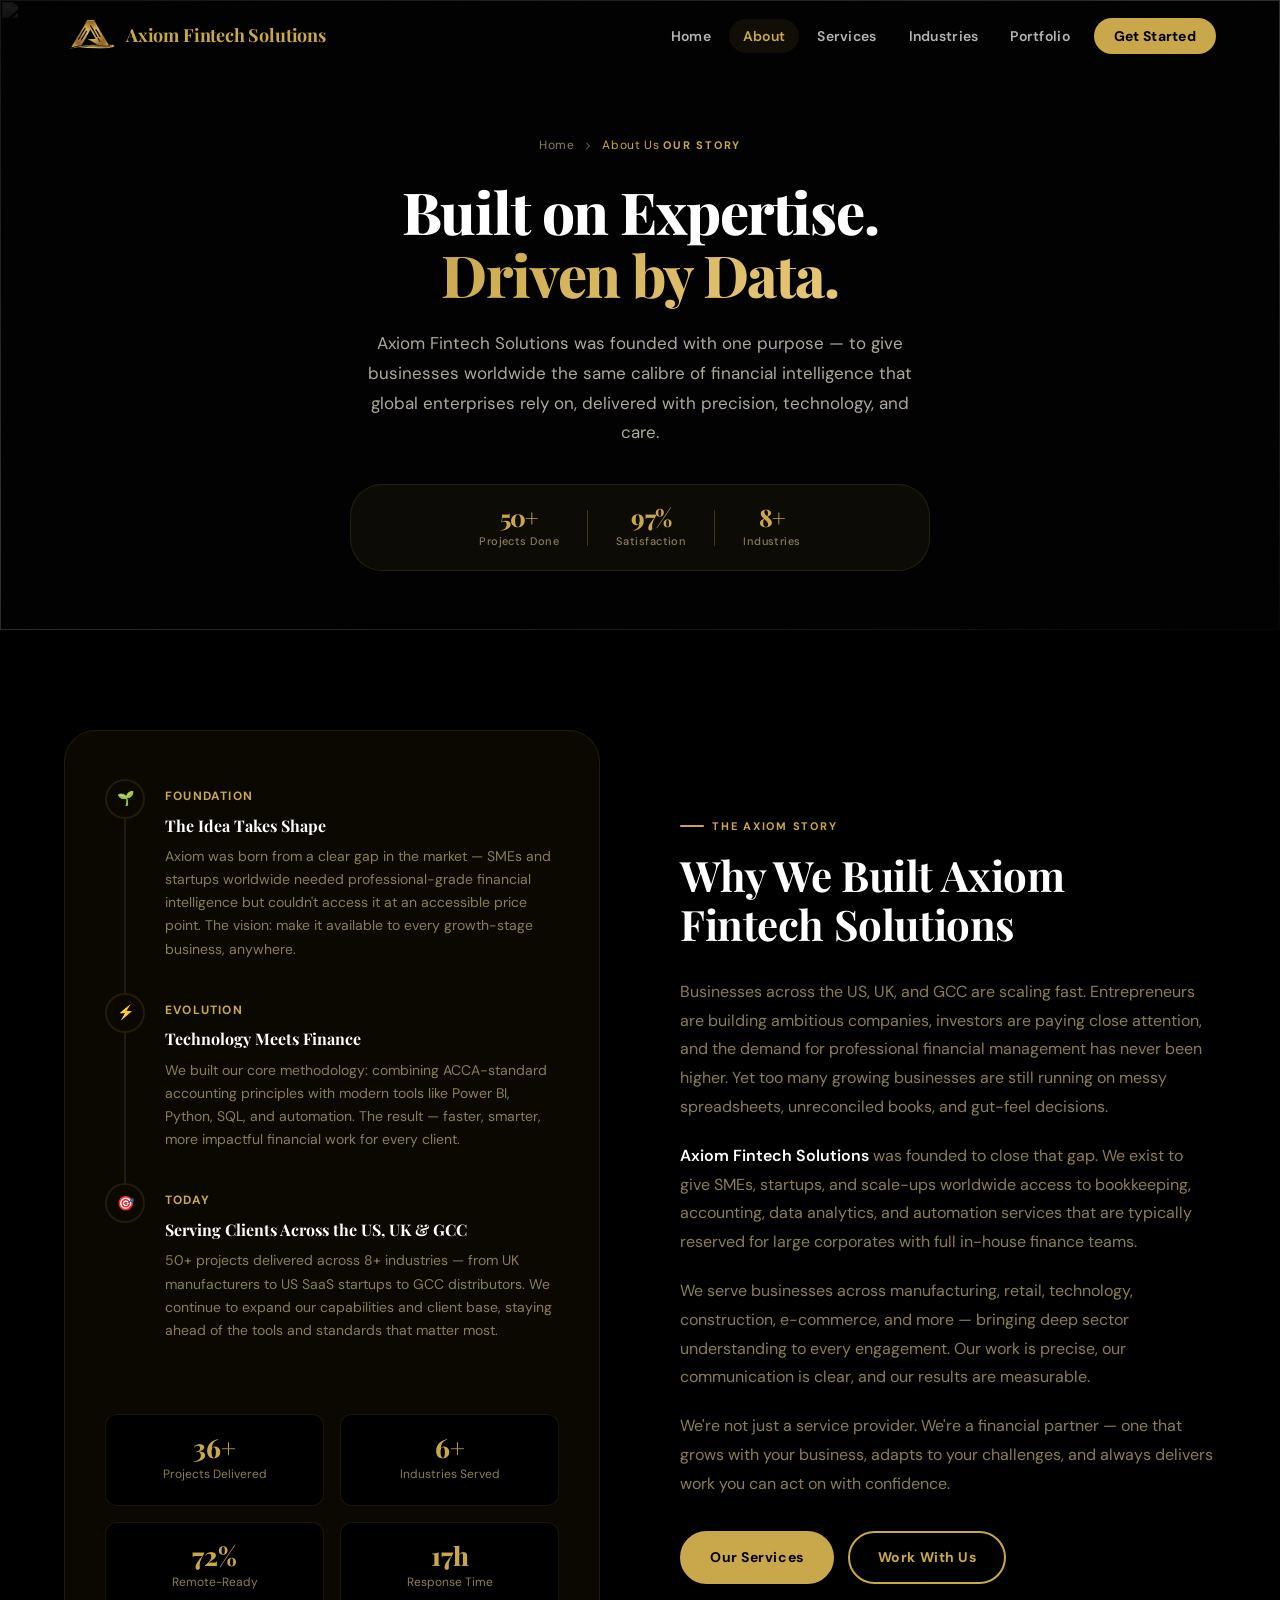
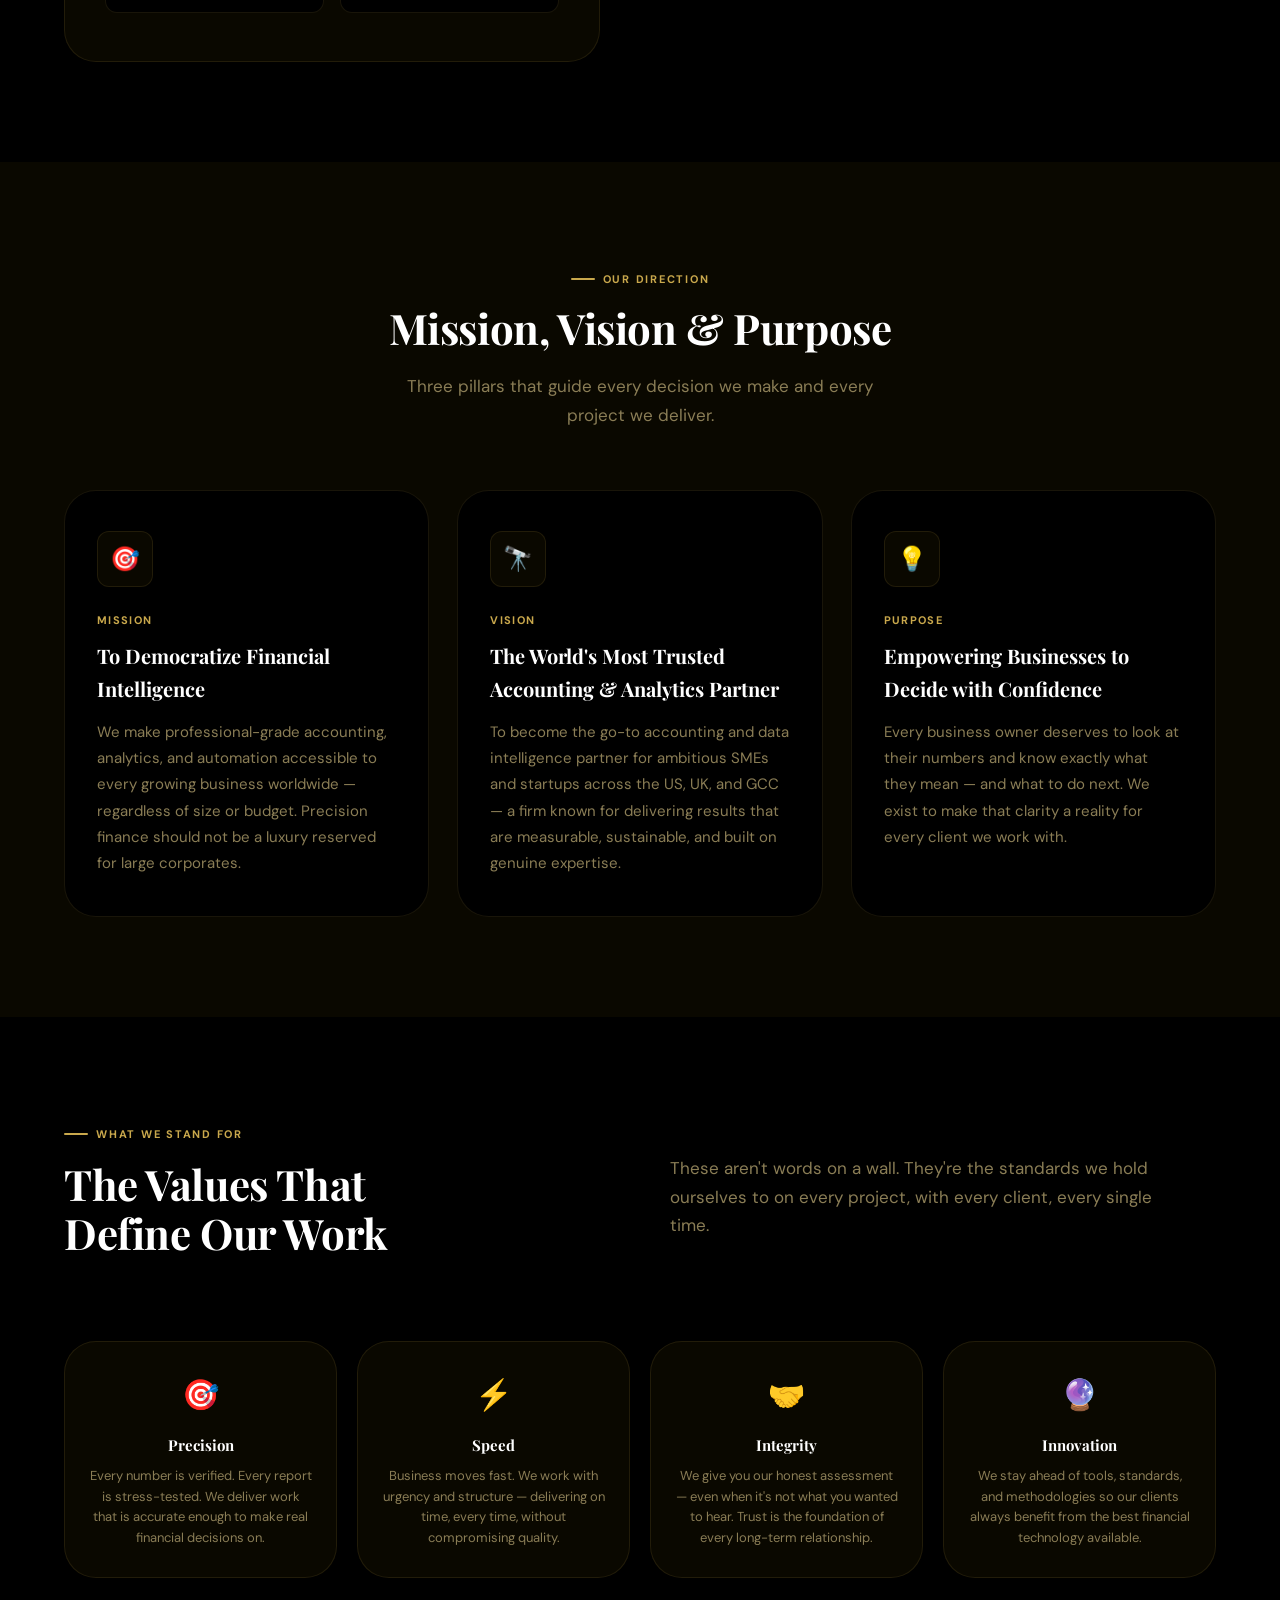
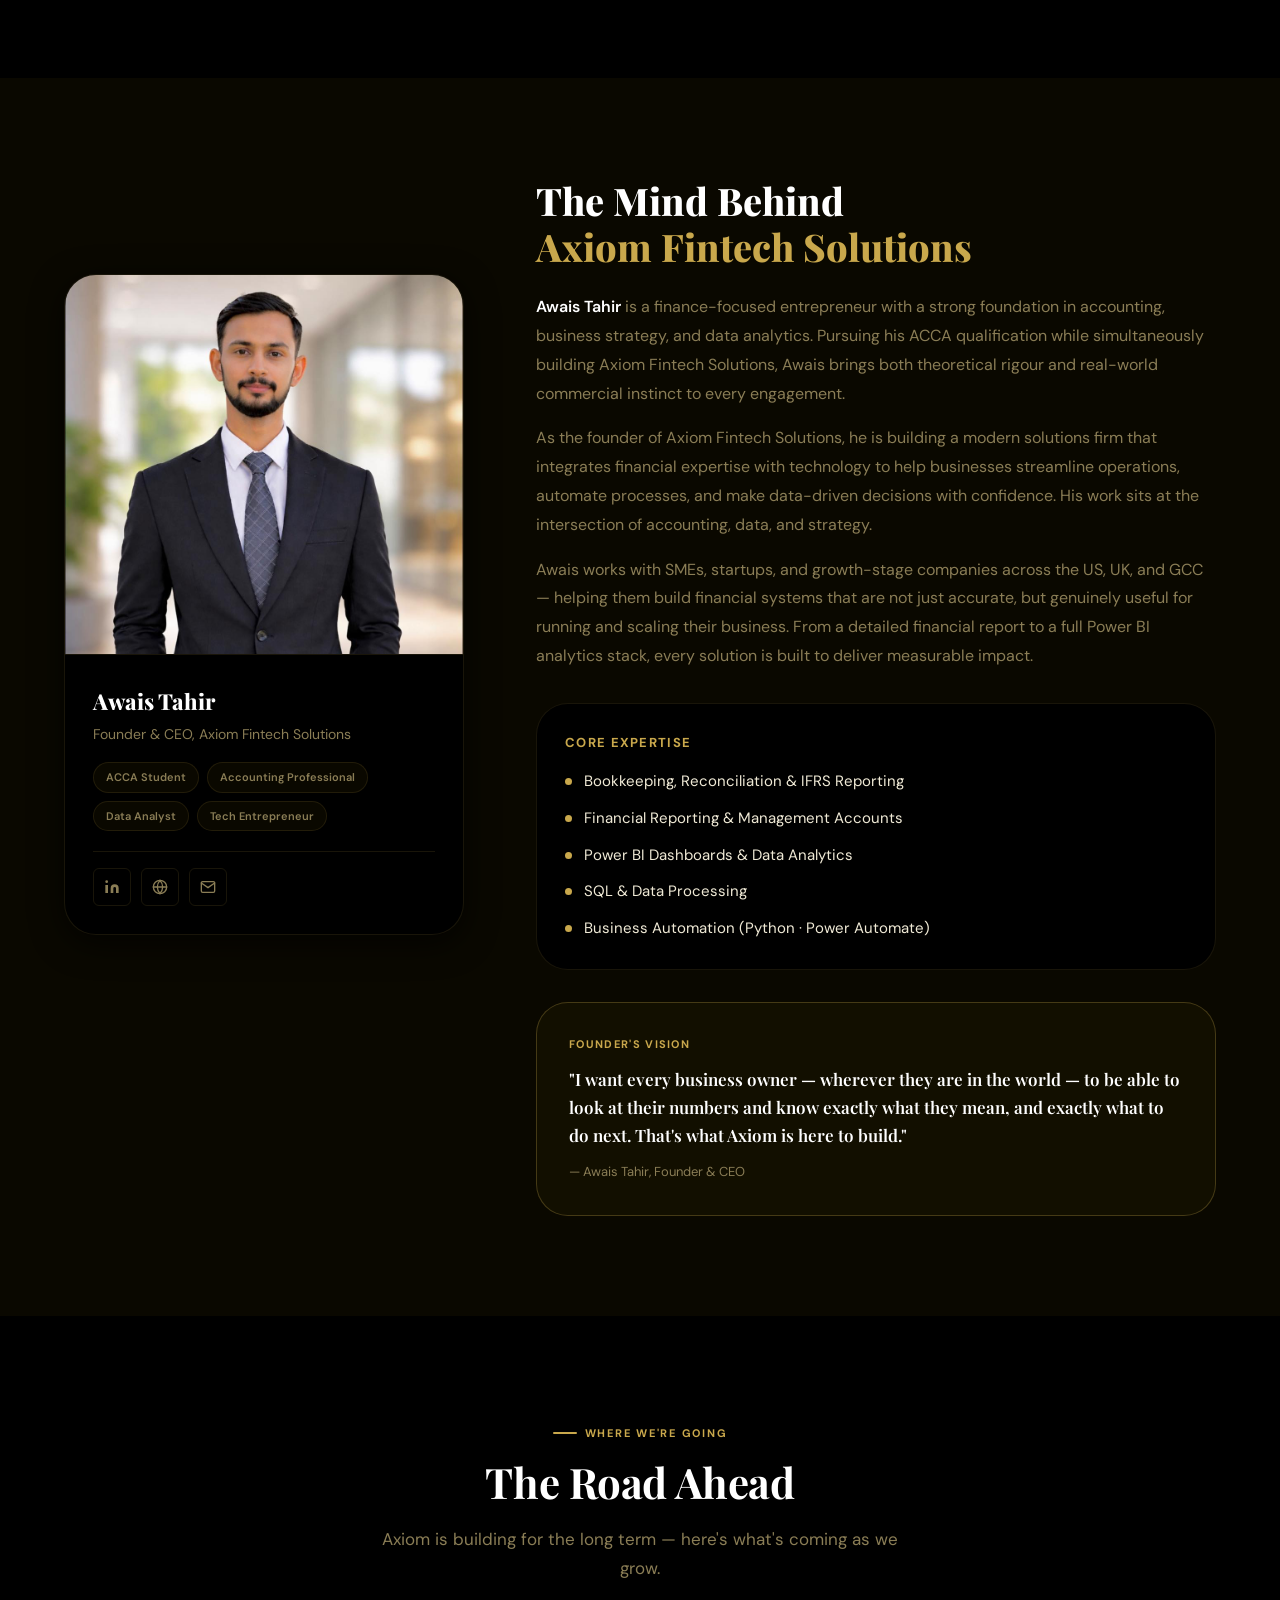
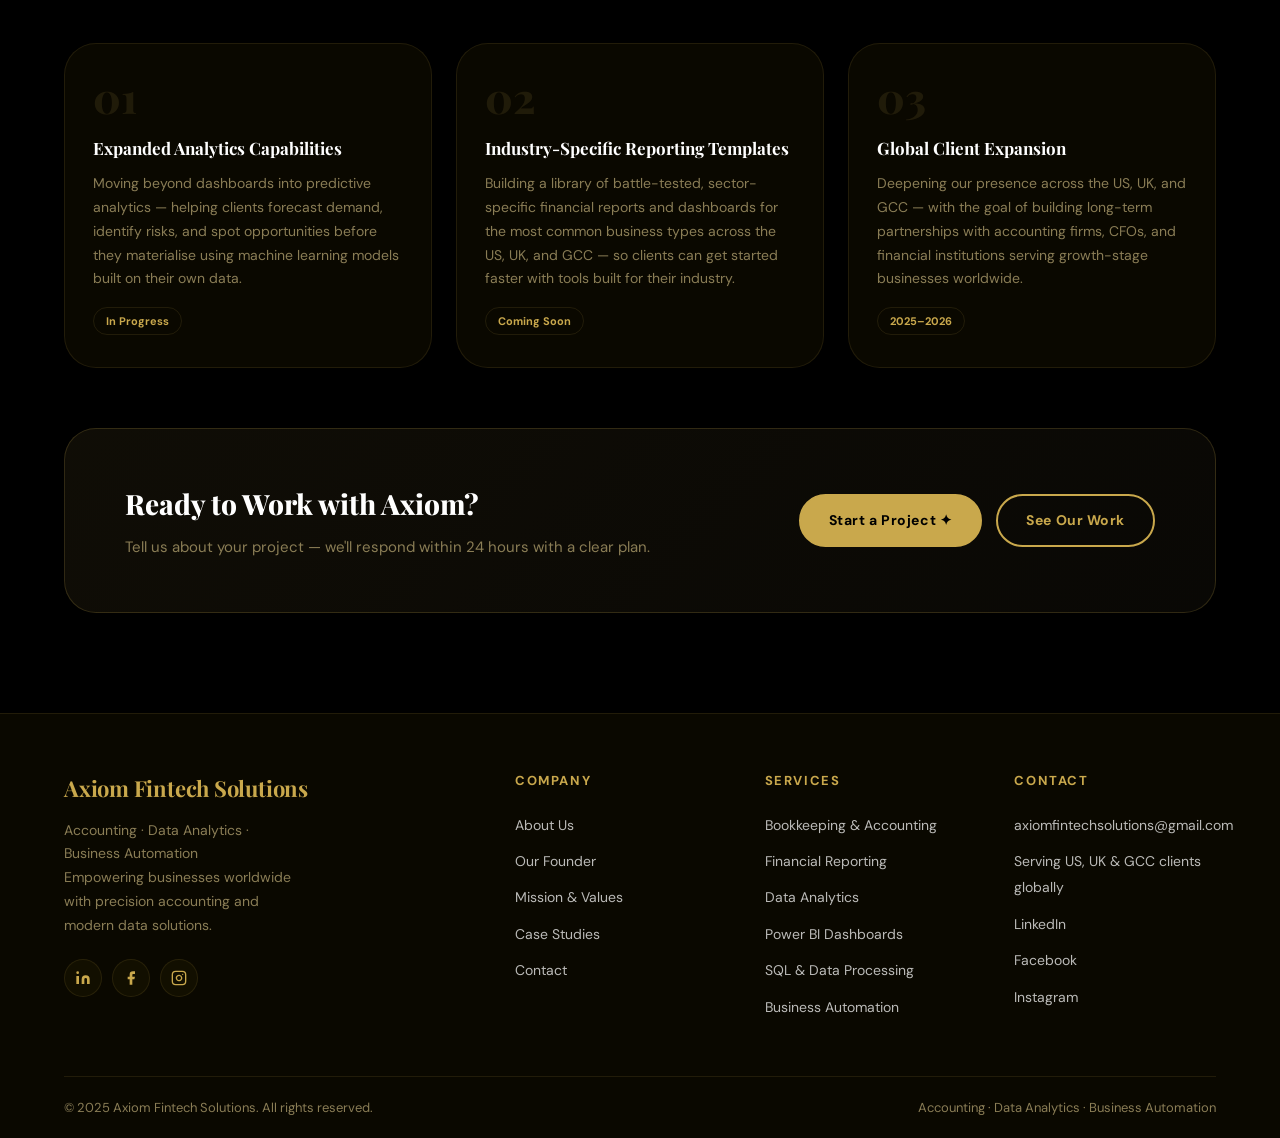
==== commit 7e29ac44: "Update about.html" ====
--- a/about.html
+++ b/about.html
@@ -27,8 +27,8 @@
   <meta name="twitter:image"       content="assets/og-image.jpg" />
 
   <!-- ═══ FAVICON ═══ -->
-  <link rel="icon" type="image/jpeg" href="Assets/axiomlogonew.ico" />
-  <link rel="apple-touch-icon"       href="assets/axiomlogo.jpg" />
+  <link rel="icon" type="image/x-icon" href="/Assets/axiomlogonew.ico" />
+  <link rel="apple-touch-icon" href="/Assets/axiomlogonew.png" />
 
   <!-- ═══ FONTS ═══ -->
   <link rel="preconnect" href="https://fonts.googleapis.com" />
--- a/style.css
+++ b/style.css
@@ -1385,6 +1385,74 @@
   .services-nav-link   { padding: 14px; font-size: 12px; }
   .industry-mini-gallery { grid-template-columns: 1fr; }
   .contact-badges  { flex-direction: column; align-items: center; }
+
+  /* FIX: Services Page Filters Mobile - OVERRIDE PARENT + aggressive button sizing */
+  .services-hero-tags { 
+    gap: 2px !important;
+    justify-content: flex-start !important;
+    flex-wrap: wrap !important;
+    max-width: 100% !important;
+    padding: 0 2px !important;
+  }
+  .services-hero-tag { 
+    font-size: 6px !important;
+    padding: 1px 3px !important;
+    letter-spacing: 0em !important;
+    white-space: normal !important;
+    text-transform: uppercase !important;
+    line-height: 1.1 !important;
+    min-height: auto !important;
+    height: auto !important;
+    min-width: auto !important;
+    max-width: fit-content !important;
+    flex: 0 0 auto !important;
+  }
+
+  /* FIX: Industries Page Filters Mobile - OVERRIDE PARENT + aggressive button sizing */
+  .industries-hero-tags { 
+    gap: 2px !important;
+    justify-content: flex-start !important;
+    flex-wrap: wrap !important;
+    max-width: 100% !important;
+    padding: 0 2px !important;
+  }
+  .industries-hero-tag { 
+    font-size: 6px !important;
+    padding: 1px 3px !important;
+    letter-spacing: 0em !important;
+    white-space: normal !important;
+    text-transform: uppercase !important;
+    line-height: 1.1 !important;
+    min-height: auto !important;
+    height: auto !important;
+    min-width: auto !important;
+    max-width: fit-content !important;
+    flex: 0 0 auto !important;
+  }
+
+  /* FIX: Portfolio Page Filters Mobile - OVERRIDE PARENT + aggressive button sizing */
+  .filter-tabs { 
+    gap: 2px !important;
+    justify-content: flex-start !important;
+    flex-wrap: wrap !important;
+    max-width: 100% !important;
+    padding: 0 2px !important;
+  }
+  .filter-tab { 
+    font-size: 6px !important;
+    padding: 1px 3px !important;
+    letter-spacing: 0em !important;
+    white-space: normal !important;
+    line-height: 1.1 !important;
+    min-height: auto !important;
+    height: auto !important;
+    min-width: auto !important;
+    max-width: fit-content !important;
+    flex: 0 0 auto !important;
+  }
+
+  /* FIX: Founder Image on About Page Mobile - Make it bigger on mobile */
+  .founder-photo { height: 320px; }
 }
 
 @media (max-width: 480px) {
@@ -1571,8 +1639,3 @@
   color: #ffffff;
   margin: 0;
 }
-CSSEOF
-echo "style.css done: $(wc -l < /home/claude/axiom/style.css) lines"
-Output
-
-Command argument is 108_147 bytes, exceeding the 100_000-byte per-argument limit. For large content, pipe via stdin or use a file-write API instead of embedding the content inline in the command. Argument preview: "cat > /home/claude/axiom/style.css << 'CSSEOF'\n/* ============================================================\n   AXIOM FINTECH SOLUTIONS — style.css\n   Finance · Technology · Innovation\n   Full Black"
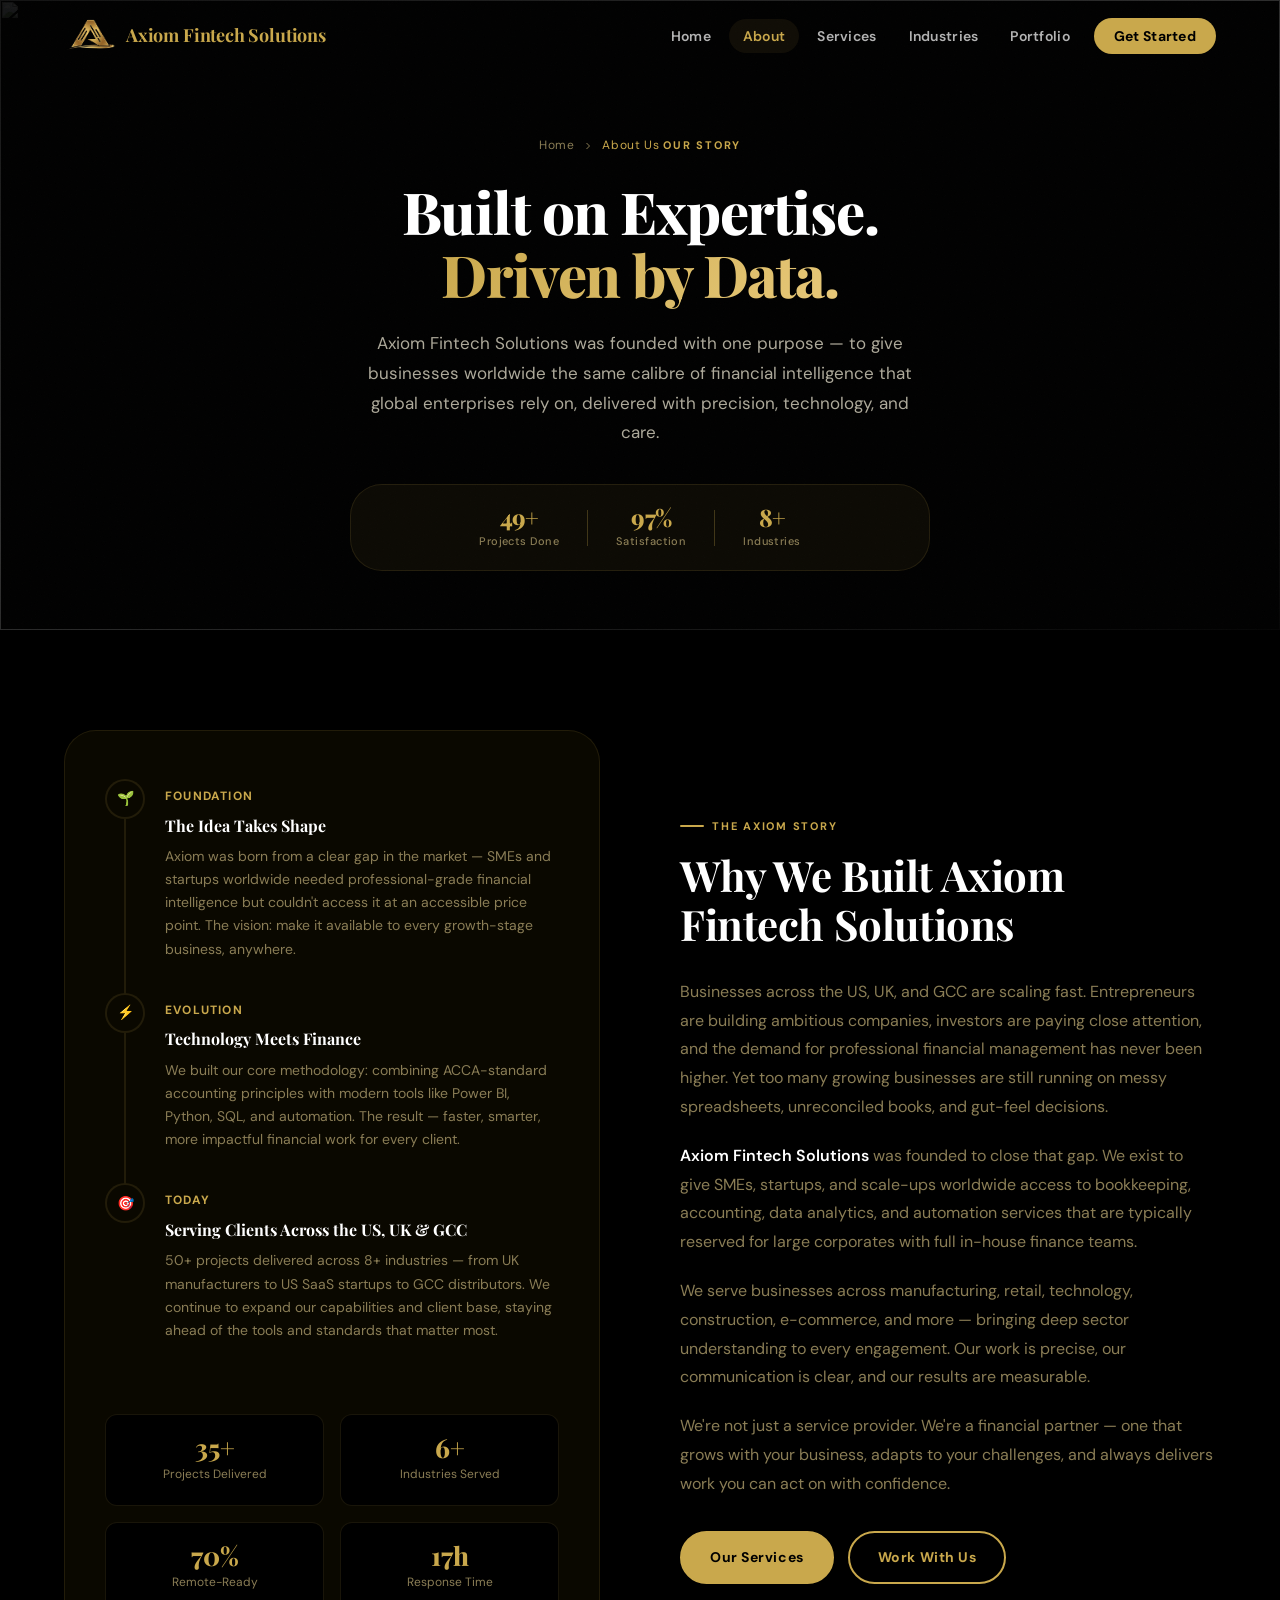
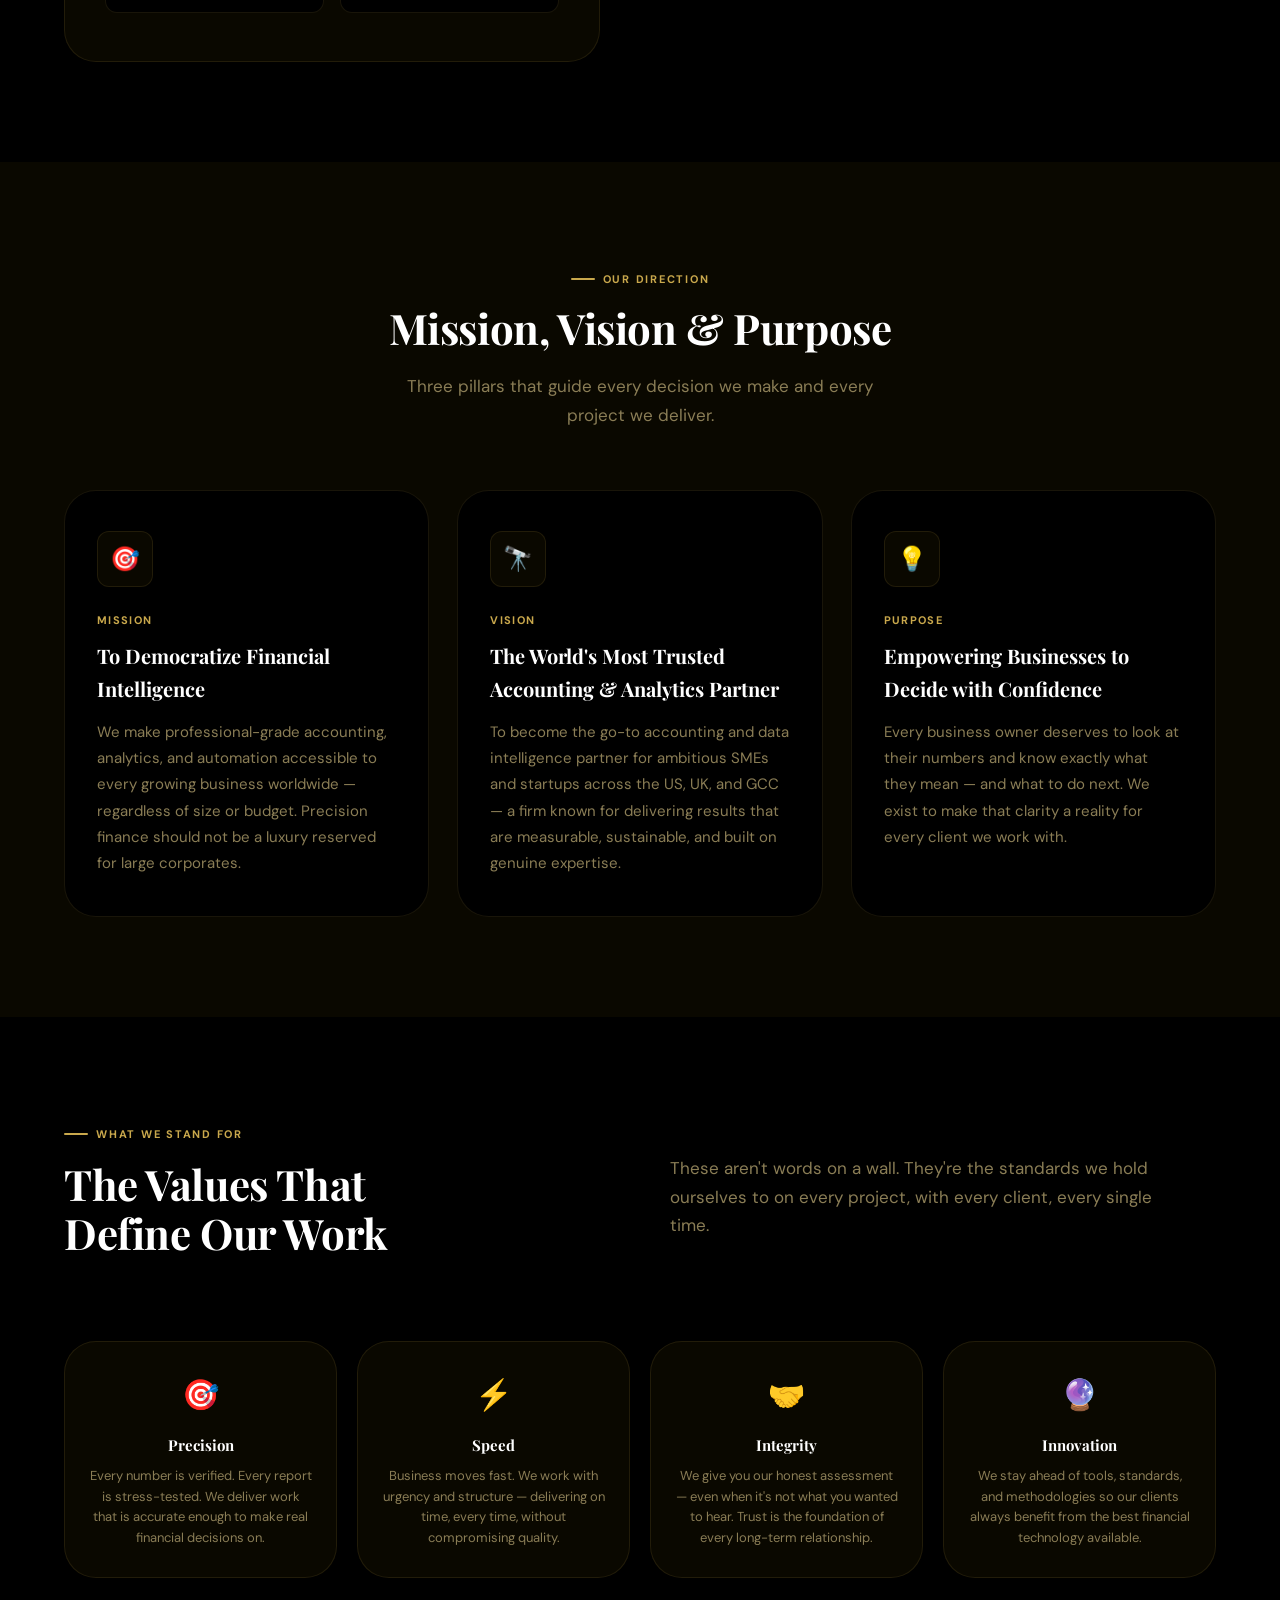
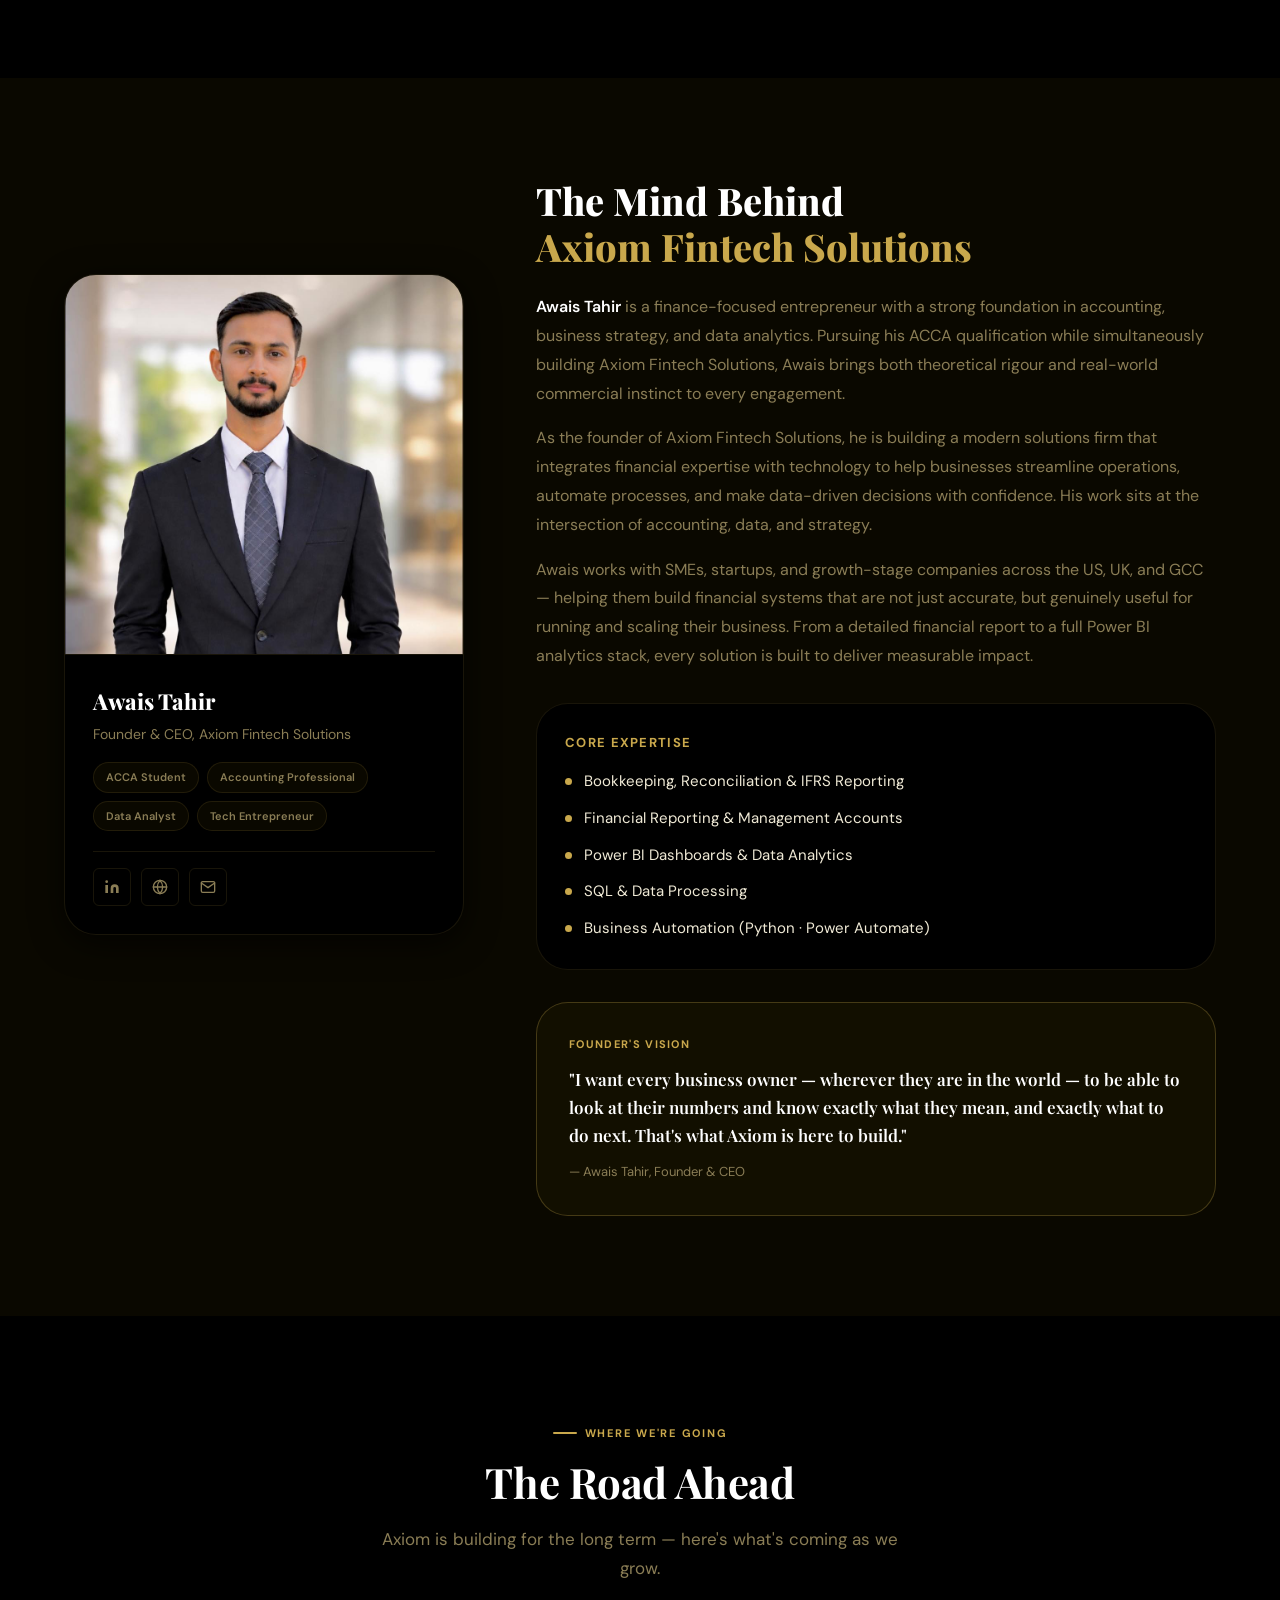
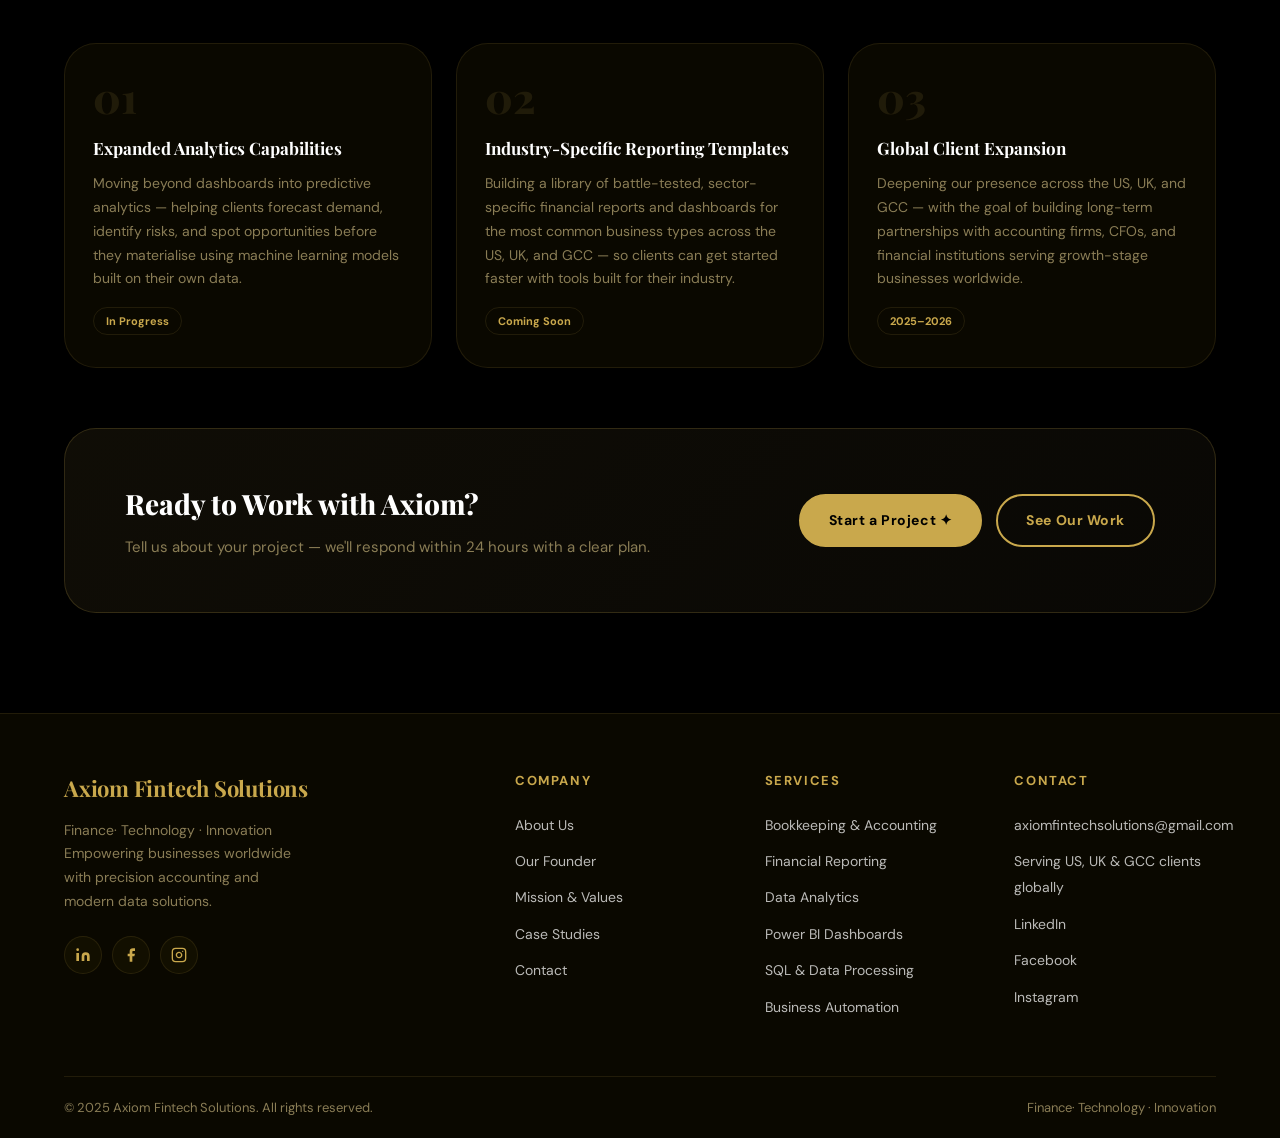
==== commit d6d263b9: "Update about.html" ====
--- a/about.html
+++ b/about.html
@@ -6,7 +6,7 @@
   <meta http-equiv="X-UA-Compatible" content="IE=edge" />
 
   <!-- ═══ SEO META TAGS ═══ -->
-  <title>About Us | Axiom Fintech Solutions — Accounting · Data Analytics · Business Automation</title>
+  <title>About Us | Axiom Fintech Solutions — Finance· Technology · Innovation</title>
   <meta name="description" content="Learn about Axiom Fintech Solutions — our story, mission, values, and founder Awais Tahir. A modern accounting and data analytics firm helping businesses across the US, UK, and GCC scale with precision financial intelligence." />
   <meta name="keywords" content="about Axiom Fintech Solutions, Awais Tahir ACCA, accounting firm globally, data analytics firm, bookkeeping services US UK GCC, finance technology innovation, business automation" />
   <meta name="author" content="Axiom Fintech Solutions" />
@@ -23,7 +23,7 @@
   <!-- ═══ TWITTER CARD ═══ -->
   <meta name="twitter:card"        content="summary_large_image" />
   <meta name="twitter:title"       content="About Axiom Fintech Solutions" />
-  <meta name="twitter:description" content="Accounting · Data Analytics · Business Automation — meet the team behind Axiom Fintech Solutions." />
+  <meta name="twitter:description" content="Finance· Technology · Innovation — meet the team behind Axiom Fintech Solutions." />
   <meta name="twitter:image"       content="assets/og-image.jpg" />
 
   <!-- ═══ FAVICON ═══ -->
@@ -510,7 +510,7 @@
 
       <div class="footer-brand">
         <div class="footer-brand-name">Axiom Fintech Solutions</div>
-        <p>Accounting · Data Analytics · Business Automation<br />Empowering businesses worldwide with precision accounting and modern data solutions.</p>
+        <p>Finance· Technology · Innovation<br />Empowering businesses worldwide with precision accounting and modern data solutions.</p>
         <div class="footer-socials">
           <a href="https://www.linkedin.com/company/axiomfintechsolutions" target="_blank" rel="noopener" aria-label="LinkedIn">
             <svg width="16" height="16" viewBox="0 0 24 24" fill="currentColor"><path d="M16 8a6 6 0 016 6v7h-4v-7a2 2 0 00-2-2 2 2 0 00-2 2v7h-4v-7a6 6 0 016-6zM2 9h4v12H2z"/><circle cx="4" cy="4" r="2"/></svg>
@@ -562,7 +562,7 @@
 
     <div class="footer-bottom">
       <span>© 2025 Axiom Fintech Solutions. All rights reserved.</span>
-      <span>Accounting · Data Analytics · Business Automation</span>
+      <span>Finance· Technology · Innovation</span>
     </div>
 
   </div>
--- a/style.css
+++ b/style.css
@@ -31,6 +31,7 @@
    24. Responsive Breakpoints
    25. Accessibility
    26. Newsletter Subscription
+   27. HERO SLIDESHOW + TEXT ANIMATION
    =========================================================== */
 
 
@@ -63,6 +64,7 @@
   --clr-dark:         #000000;
   --clr-green:        #c9a84c;
   --clr-amber:        #e8c97a;
+  --clr-black:        #000000; 
 
   /* Border Radius */
   --radius-sm:        6px;
@@ -486,7 +488,7 @@
   font-weight: 700;
   letter-spacing: 0.14em;
   text-transform: uppercase;
-  color: var(--clr-accent);
+  color: var(--clr-black);
   background: rgba(201,168,76,0.10);
   border: 1px solid rgba(201,168,76,0.30);
   border-radius: var(--radius-full);
@@ -500,7 +502,7 @@
   font-weight: 800;
   line-height: 1.1;
   letter-spacing: -0.02em;
-  color: var(--clr-white);
+  color: var(--clr-White);
   margin-bottom: 24px;
   animation: heroFadeIn 1s 0.25s ease both;
   word-break: break-word;
@@ -515,7 +517,7 @@
 
 .hero-sub {
   font-size: clamp(16px, 2vw, 19px);
-  color: rgba(240,234,214,0.75);
+  color: var(--clr-Black);
   max-width: 560px;
   margin: 0 auto 36px;
   line-height: 1.7;
@@ -1639,3 +1641,47 @@
   color: #ffffff;
   margin: 0;
 }
+
+
+
+/* ══════════════════════════════════════════════════════════
+   27. HERO SLIDESHOW + TEXT ANIMATION
+   ══════════════════════════════════════════════════════════ */
+
+/* Stack slides absolutely inside .hero-bg */
+.hero-slide {
+  position: absolute;
+  inset: 0;
+  background-size: cover;
+  background-position: center;
+  opacity: 0;
+  transition: opacity 1.3s ease-in-out;
+}
+.hero-slide.active {
+  opacity: 1;
+}
+
+/* Word-by-word title reveal */
+.hero-word {
+  display: inline-block;
+  opacity: 0;
+  transform: translateY(36px);
+  animation: wordReveal 0.7s cubic-bezier(0.22, 1, 0.36, 1) forwards;
+}
+.hero-word:nth-child(1) { animation-delay: 0.3s; }
+.hero-word:nth-child(2) { animation-delay: 0.5s; }
+.hero-word:nth-child(3) { animation-delay: 0.7s; }
+.hero-word:nth-child(4) { animation-delay: 0.9s; }
+
+@keyframes wordReveal {
+  to { opacity: 1; transform: translateY(0); }
+}
+
+/* Ken Burns subtle zoom on each slide */
+.hero-slide.active {
+  animation: kenBurns 8s ease-in-out forwards;
+}
+@keyframes kenBurns {
+  from { transform: scale(1); }
+  to   { transform: scale(1.06); }
+}
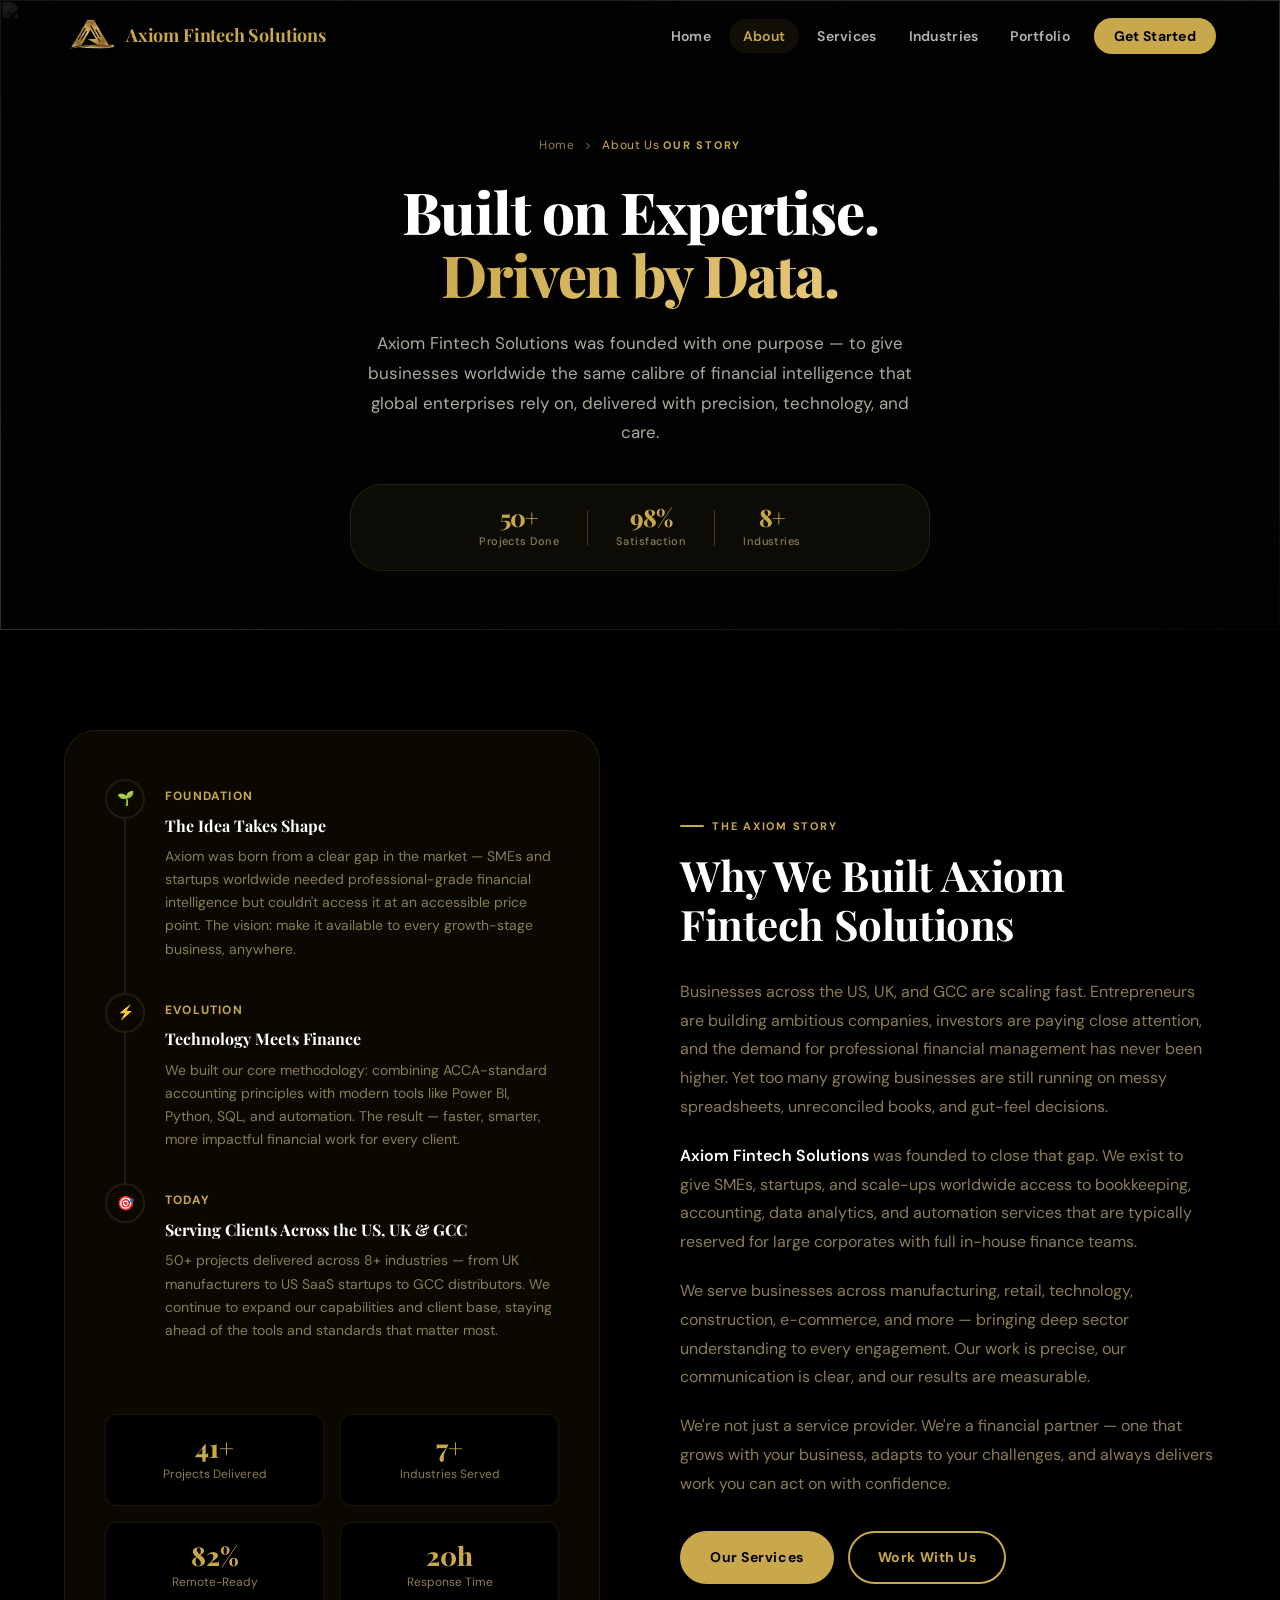
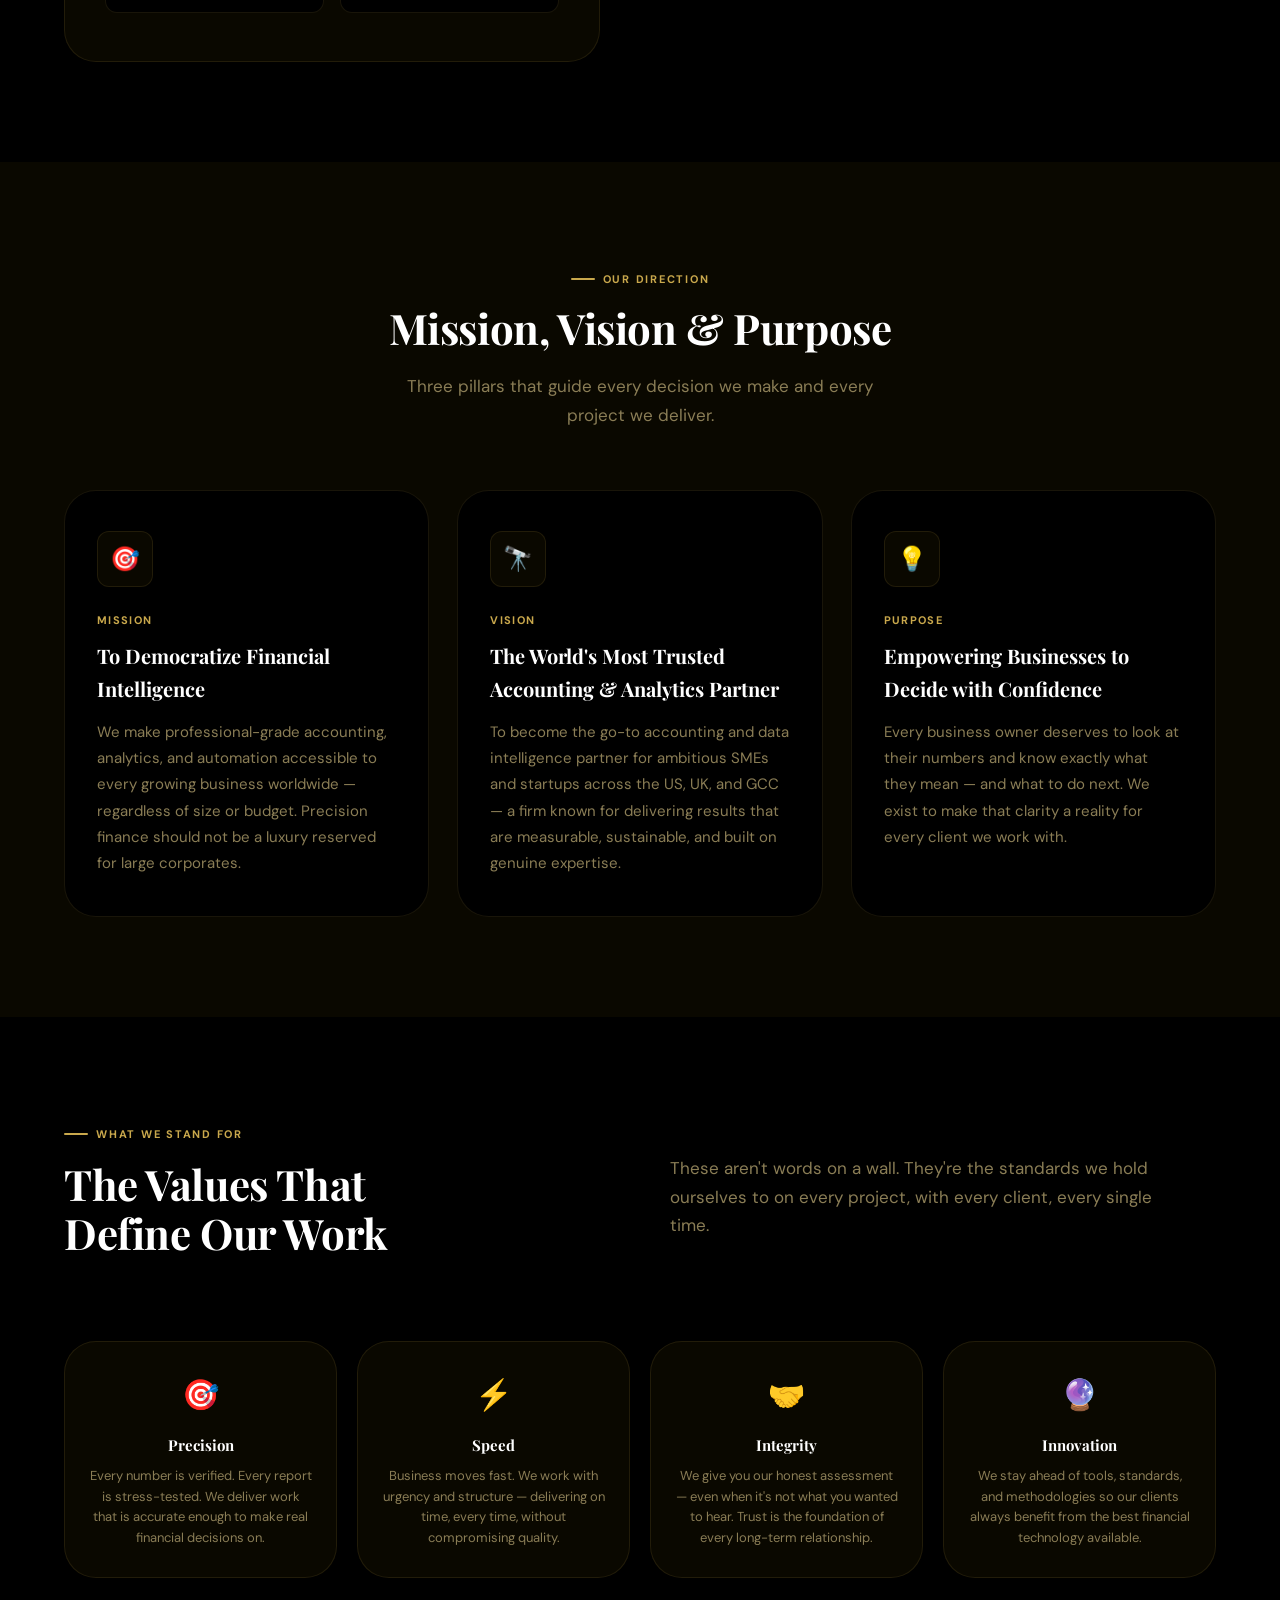
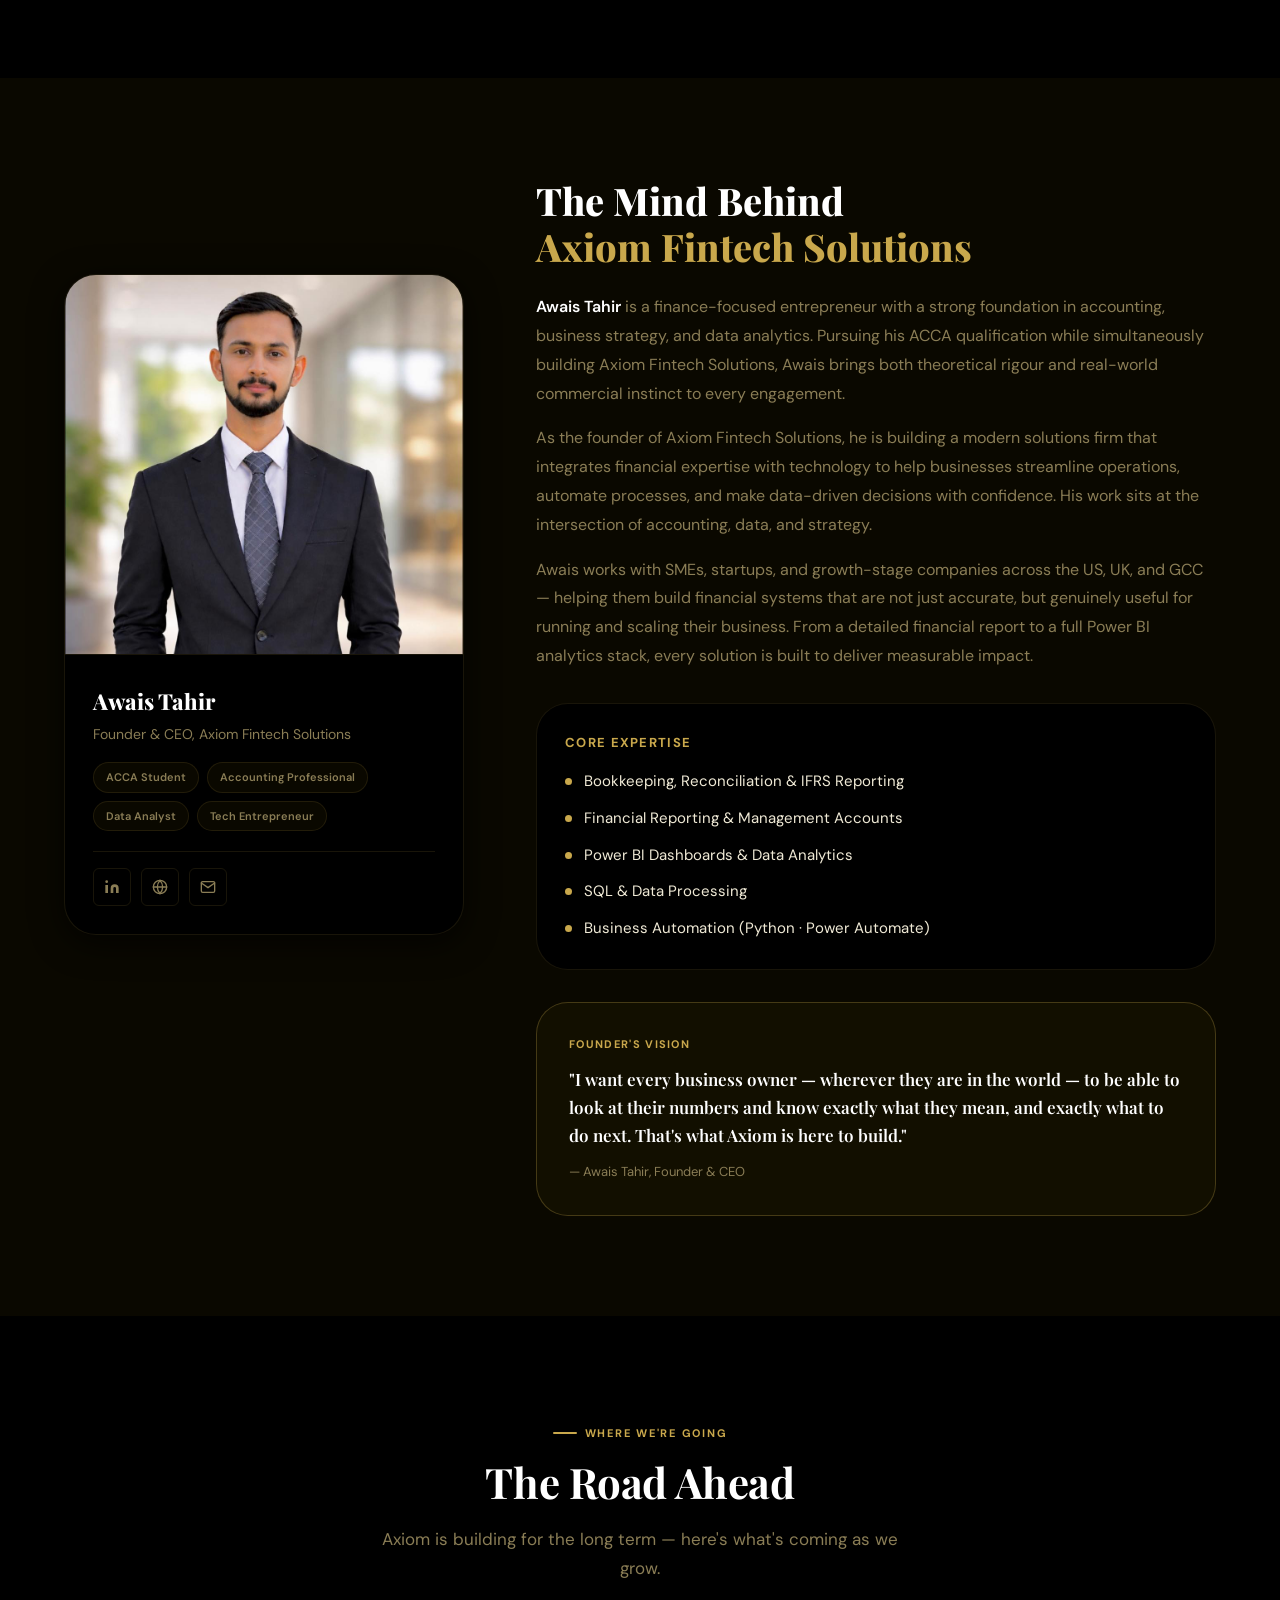
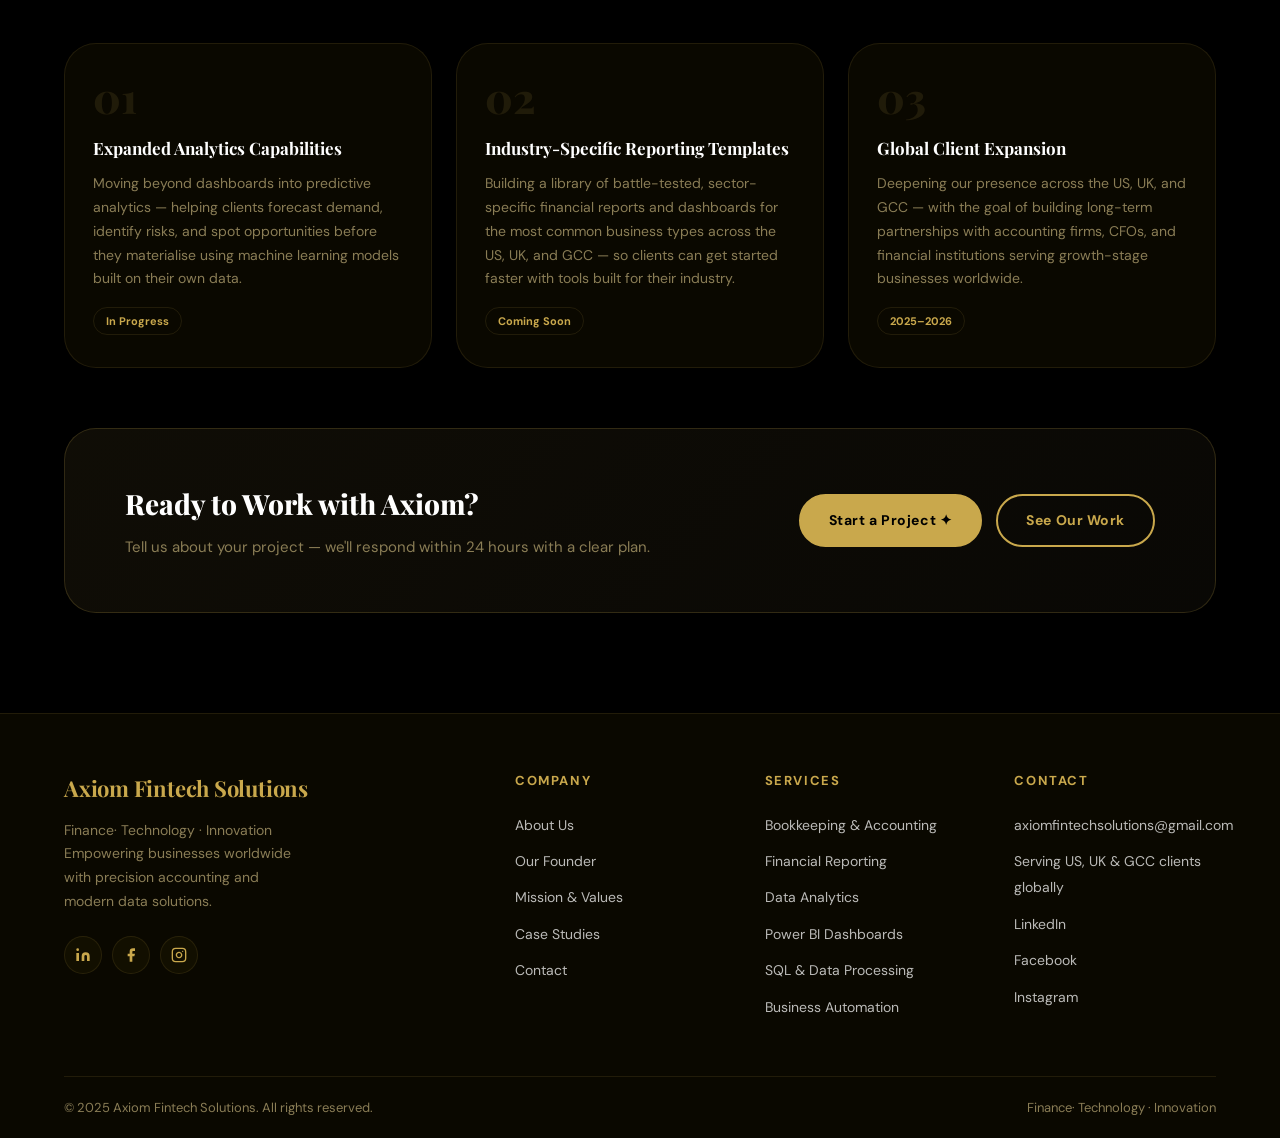
==== commit 289f7bd5: "Update about.html" ====
--- a/about.html
+++ b/about.html
@@ -115,7 +115,7 @@
 <section class="about-hero" aria-label="About page hero">
 
   <div class="about-hero-bg" aria-hidden="true">
-    <img src="https://images.unsplash.com/photo-1497366216548-37526070297c?w=1920&q=80&auto=format&fit=crop" alt="" loading="eager" />
+    <img src="\https://cdn.prod.website-files.com/6719ad0ceed6d5aa24a83d61%2F6798985ffa243f5e7673e433_careers%20%281%29-poster-00001.jpg" alt="" loading="eager" />
     <div class="about-hero-overlay"></div>
   </div>
 
--- a/style.css
+++ b/style.css
@@ -613,31 +613,233 @@
 /* ══════════════════════════════════════════════════════════
    11. SERVICES SECTION (HOME)
    ══════════════════════════════════════════════════════════ */
+/* ══════════════════════════════════════════════════════════
+   11. SERVICES SECTION (HOME)
+   ══════════════════════════════════════════════════════════ */
 .services-section { background: var(--clr-bg); position: relative; }
-.services-section::before { content: ''; position: absolute; bottom: 0; left: 50%; transform: translateX(-50%); width: 600px; height: 300px; background: radial-gradient(ellipse, rgba(201,168,76,0.04) 0%, transparent 70%); pointer-events: none; }
-
-.services-grid { display: grid; grid-template-columns: repeat(3, 1fr); gap: 20px; }
-
-.service-card { position: relative; background: var(--clr-surface); border: 1px solid var(--clr-border); border-radius: var(--radius-lg); overflow: hidden; transition: all var(--transition); display: flex; flex-direction: column; text-decoration: none; }
-.service-card:hover { border-color: rgba(201,168,76,0.35); transform: translateY(-6px); box-shadow: var(--shadow-lg), 0 0 0 1px rgba(201,168,76,0.1); }
-
-.service-card-img { position: relative; height: 180px; overflow: hidden; }
-.service-card-img img { width: 100%; height: 100%; object-fit: cover; transition: transform 0.6s ease, filter 0.6s ease; filter: brightness(0.55) saturate(0.4); }
-.service-card:hover .service-card-img img { transform: scale(1.07); filter: brightness(0.7) saturate(0.6); }
-.service-card-overlay { position: absolute; inset: 0; background: linear-gradient(to bottom, transparent 40%, rgba(10,8,0,0.9) 100%); }
-
-.service-card-body { padding: 20px 22px 16px; flex: 1; }
-.service-icon-wrap { width: 40px; height: 40px; border-radius: var(--radius-md); background: var(--clr-surface-2); border: 1px solid var(--clr-border); display: flex; align-items: center; justify-content: center; margin-bottom: 14px; padding: 8px; }
-.tool-logo { width: 100%; height: 100%; object-fit: contain; }
-.service-card-body h3 { font-family: var(--font-display); font-size: 16px; font-weight: 700; color: var(--clr-white); margin-bottom: 8px; letter-spacing: -0.01em; line-height: 1.3; }
-.service-card-body p { font-size: 13.5px; color: var(--clr-muted); line-height: 1.65; margin-bottom: 14px; }
-
-.service-tag { display: inline-block; font-family: var(--font-body); font-size: 10px; font-weight: 700; letter-spacing: 0.1em; text-transform: uppercase; padding: 3px 10px; border-radius: var(--radius-full); background: rgba(201,168,76,0.10); color: var(--clr-accent-2); border: 1px solid rgba(201,168,76,0.22); }
-
-.service-card-arrow { position: absolute; top: 16px; right: 16px; width: 32px; height: 32px; background: rgba(201,168,76,0.1); border-radius: var(--radius-full); display: flex; align-items: center; justify-content: center; font-size: 14px; color: var(--clr-muted); opacity: 0; transform: translateY(4px); transition: all var(--transition); }
-.service-card:hover .service-card-arrow { opacity: 1; transform: none; color: var(--clr-dark); background: var(--clr-accent); }
-
-
+.services-section::before {
+  content: '';
+  position: absolute; bottom: 0; left: 50%;
+  transform: translateX(-50%);
+  width: 600px; height: 300px;
+  background: radial-gradient(ellipse, rgba(201,168,76,0.04) 0%, transparent 70%);
+  pointer-events: none;
+}
+
+/* 3-column grid — 6 cards = 2 rows of 3 */
+.services-grid {
+  display: grid;
+  grid-template-columns: repeat(3, 1fr);
+  gap: 20px;
+}
+
+/* ── Card ── */
+.service-card {
+  position: relative;
+  border-radius: var(--radius-lg);
+  overflow: hidden;
+  aspect-ratio: 4 / 3;
+  display: block;
+  text-decoration: none;
+  border: 1px solid var(--clr-border);
+  background: var(--clr-surface);
+  transition: transform 0.45s cubic-bezier(0.22,1,0.36,1),
+              box-shadow 0.45s cubic-bezier(0.22,1,0.36,1),
+              border-color 0.3s ease;
+  cursor: pointer;
+}
+
+.service-card:hover {
+  transform: translateY(-8px) scale(1.02);
+  border-color: rgba(201,168,76,0.55);
+  box-shadow: 0 20px 56px rgba(0,0,0,0.7),
+              0 0 0 1px rgba(201,168,76,0.15),
+              0 0 40px rgba(201,168,76,0.12);
+}
+
+/* ── Full-bleed image ── */
+.service-card-img {
+  position: absolute;
+  inset: 0;
+  height: 100%;
+}
+
+.service-card-img img {
+  width: 100%;
+  height: 100%;
+  object-fit: cover;
+  /* Brighter base — no dark corners */
+  filter: brightness(0.82) saturate(0.65);
+  transition: transform 0.65s cubic-bezier(0.22,1,0.36,1),
+              filter 0.5s ease;
+}
+
+.service-card:hover .service-card-img img {
+  transform: scale(1.08);
+  filter: brightness(0.95) saturate(0.80);
+}
+
+/* Lighter, softer overlay — only bottom strip darkened for text */
+.service-card-overlay {
+  position: absolute; inset: 0;
+  background: linear-gradient(
+    to top,
+    rgba(0,0,0,0.82) 0%,
+    rgba(0,0,0,0.25) 40%,
+    rgba(0,0,0,0.00) 100%   /* completely transparent at top */
+  );
+  transition: background 0.4s ease;
+}
+
+.service-card:hover .service-card-overlay {
+  background: linear-gradient(
+    to top,
+    rgba(0,0,0,0.88) 0%,
+    rgba(0,0,0,0.28) 45%,
+    rgba(0,0,0,0.00) 100%
+  );
+}
+
+/* ── Card body ── */
+.service-card-body {
+  position: absolute;
+  inset: 0;
+  display: flex;
+  flex-direction: column;
+  justify-content: space-between;
+  padding: 20px;
+  z-index: 2;
+}
+
+/* Service name — top-left, ALWAYS visible */
+.service-card-body h3 {
+  font-family: var(--font-display);
+  font-size: clamp(16px, 1.5vw, 20px);
+  font-weight: 700;
+  color: var(--clr-white);
+  line-height: 1.25;
+  letter-spacing: -0.01em;
+  text-shadow: 0 2px 12px rgba(0,0,0,0.8);
+  max-width: 80%;
+  margin: 0;
+  transition: color 0.3s ease;
+}
+
+.service-card:hover .service-card-body h3 {
+  color: var(--clr-accent-2);
+}
+
+/* Bottom area */
+.service-card-body > div {
+  display: flex;
+  flex-direction: column;
+  gap: 10px;
+}
+
+/* Description — hidden by default, slides up on hover (desktop only) */
+.service-card-body p {
+  font-size: 13.5px;
+  color: rgba(240,234,214,0.90);
+  line-height: 1.65;
+  margin: 0;
+  opacity: 0;
+  transform: translateY(10px);
+  transition: opacity 0.35s ease, transform 0.35s ease;
+  text-shadow: 0 1px 8px rgba(0,0,0,0.7);
+  display: -webkit-box;
+  -webkit-line-clamp: 3;
+  -webkit-box-orient: vertical;
+  overflow: hidden;
+}
+
+.service-card:hover .service-card-body p {
+  opacity: 1;
+  transform: translateY(0);
+}
+
+/* Tag pill — always visible */
+.service-tag {
+  display: inline-block;
+  align-self: flex-start;
+  font-family: var(--font-body);
+  font-size: 10px;
+  font-weight: 700;
+  letter-spacing: 0.12em;
+  text-transform: uppercase;
+  padding: 4px 12px;
+  border-radius: var(--radius-full);
+  background: rgba(201,168,76,0.15);
+  color: var(--clr-accent-2);
+  border: 1px solid rgba(201,168,76,0.40);
+  transition: background 0.3s ease, border-color 0.3s ease;
+}
+
+.service-card:hover .service-tag {
+  background: rgba(201,168,76,0.28);
+  border-color: rgba(201,168,76,0.65);
+}
+
+/* Arrow — top-right, hover only */
+.service-card-arrow {
+  position: absolute;
+  top: 18px; right: 18px;
+  z-index: 3;
+  width: 34px; height: 34px;
+  background: rgba(201,168,76,0.12);
+  border: 1px solid rgba(201,168,76,0.35);
+  border-radius: var(--radius-full);
+  display: flex; align-items: center; justify-content: center;
+  font-size: 14px;
+  color: var(--clr-accent);
+  opacity: 0;
+  transform: translateY(4px) scale(0.85);
+  transition: opacity 0.3s ease, transform 0.3s ease, background 0.25s ease;
+}
+
+.service-card:hover .service-card-arrow {
+  opacity: 1;
+  transform: translateY(0) scale(1);
+  background: var(--clr-accent);
+  color: var(--clr-dark);
+}
+
+/* Icon wrap — hidden */
+.service-icon-wrap { display: none; }
+
+/* ══════════════════════════════════════════════════════════
+   RESPONSIVE
+   ══════════════════════════════════════════════════════════ */
+@media (max-width: 1024px) {
+  .services-grid { grid-template-columns: repeat(2, 1fr); }
+}
+
+@media (max-width: 768px) {
+  .service-card { aspect-ratio: 3 / 2; }
+  .service-card-arrow { display: none; }
+
+  /* Mobile — name only, no description, no tag */
+  .service-card-body p,
+  .service-tag { display: none; }
+
+  /* Name sits at bottom on mobile */
+  .service-card-body { justify-content: flex-end; }
+  .service-card-body h3 { font-size: 17px; }
+
+  /* Stronger bottom gradient for name readability */
+  .service-card-overlay {
+    background: linear-gradient(
+      to top,
+      rgba(0,0,0,0.88) 0%,
+      rgba(0,0,0,0.20) 50%,
+      rgba(0,0,0,0.00) 100%
+    );
+  }
+}
+
+@media (max-width: 640px) {
+  .services-grid { grid-template-columns: 1fr; gap: 14px; }
+  .service-card  { aspect-ratio: 16 / 9; }
+}
 /* ══════════════════════════════════════════════════════════
    12. INDUSTRIES SECTION (HOME)
    ══════════════════════════════════════════════════════════ */
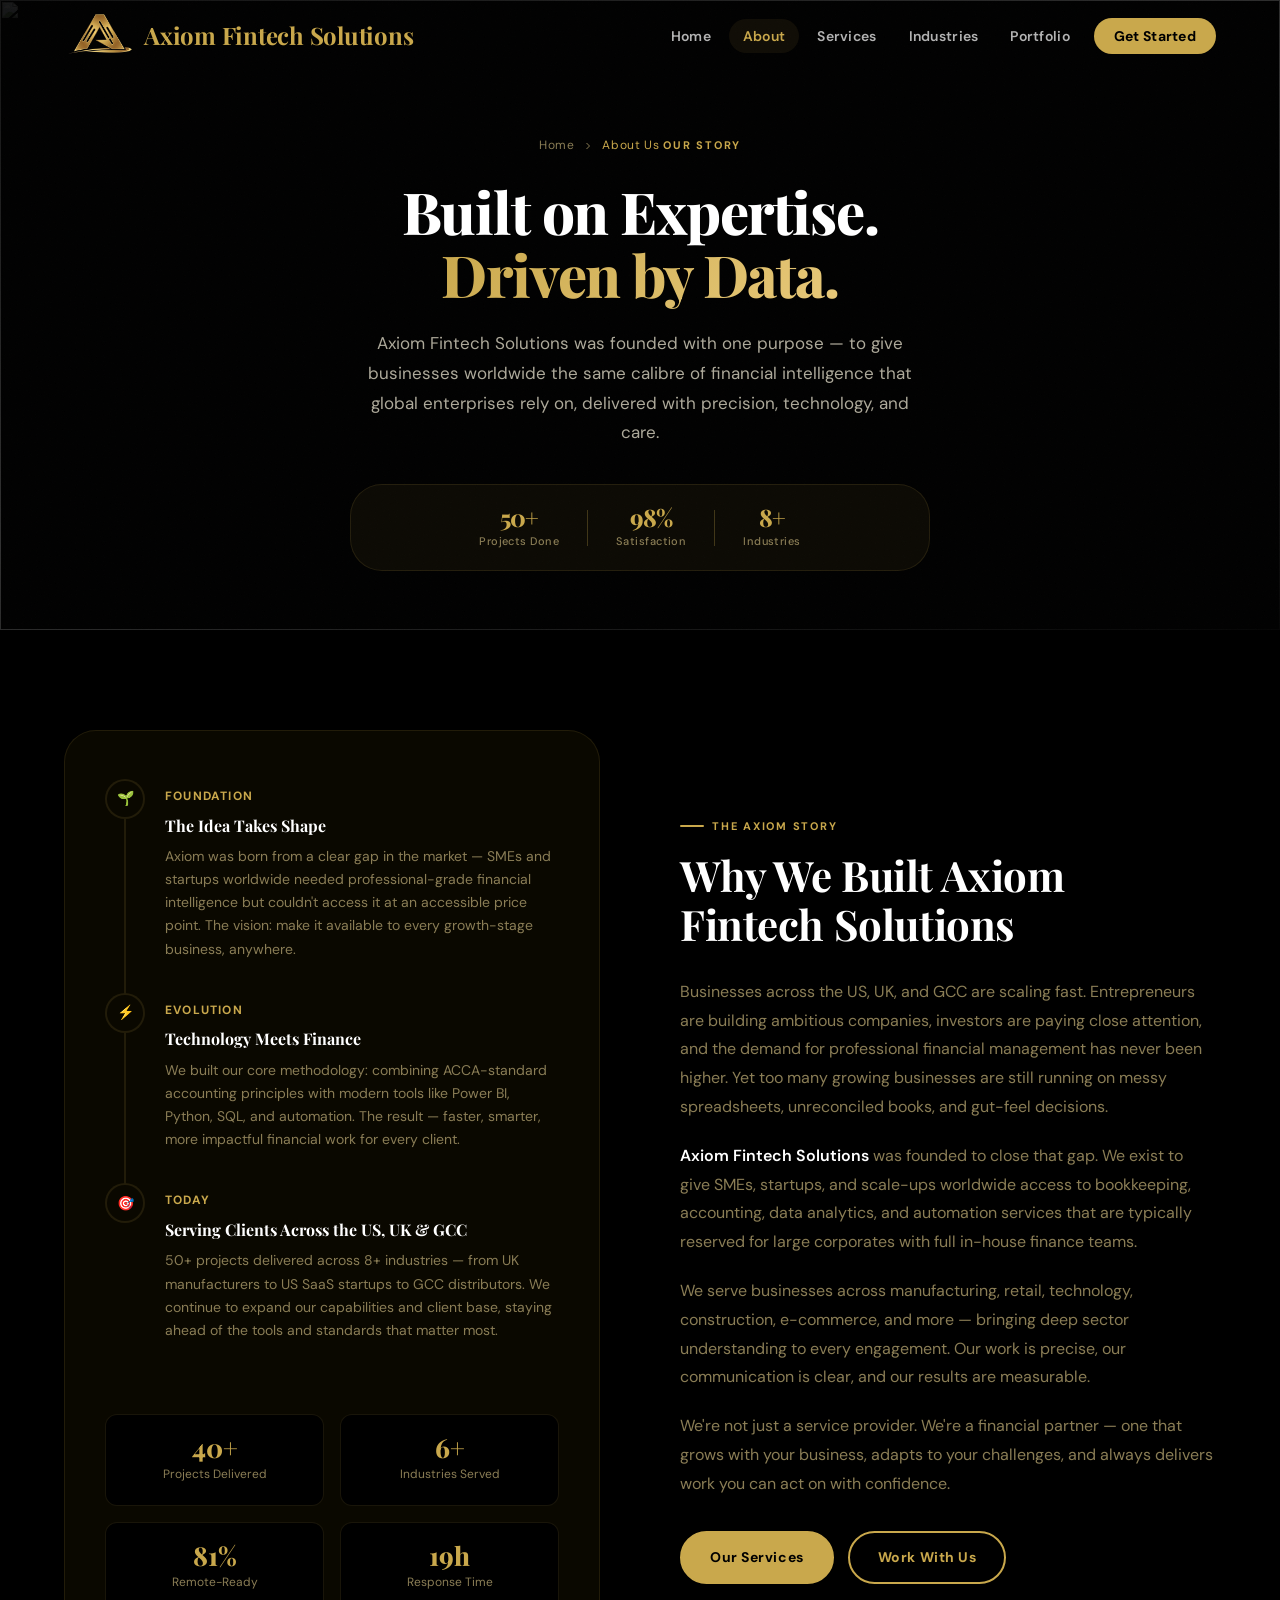
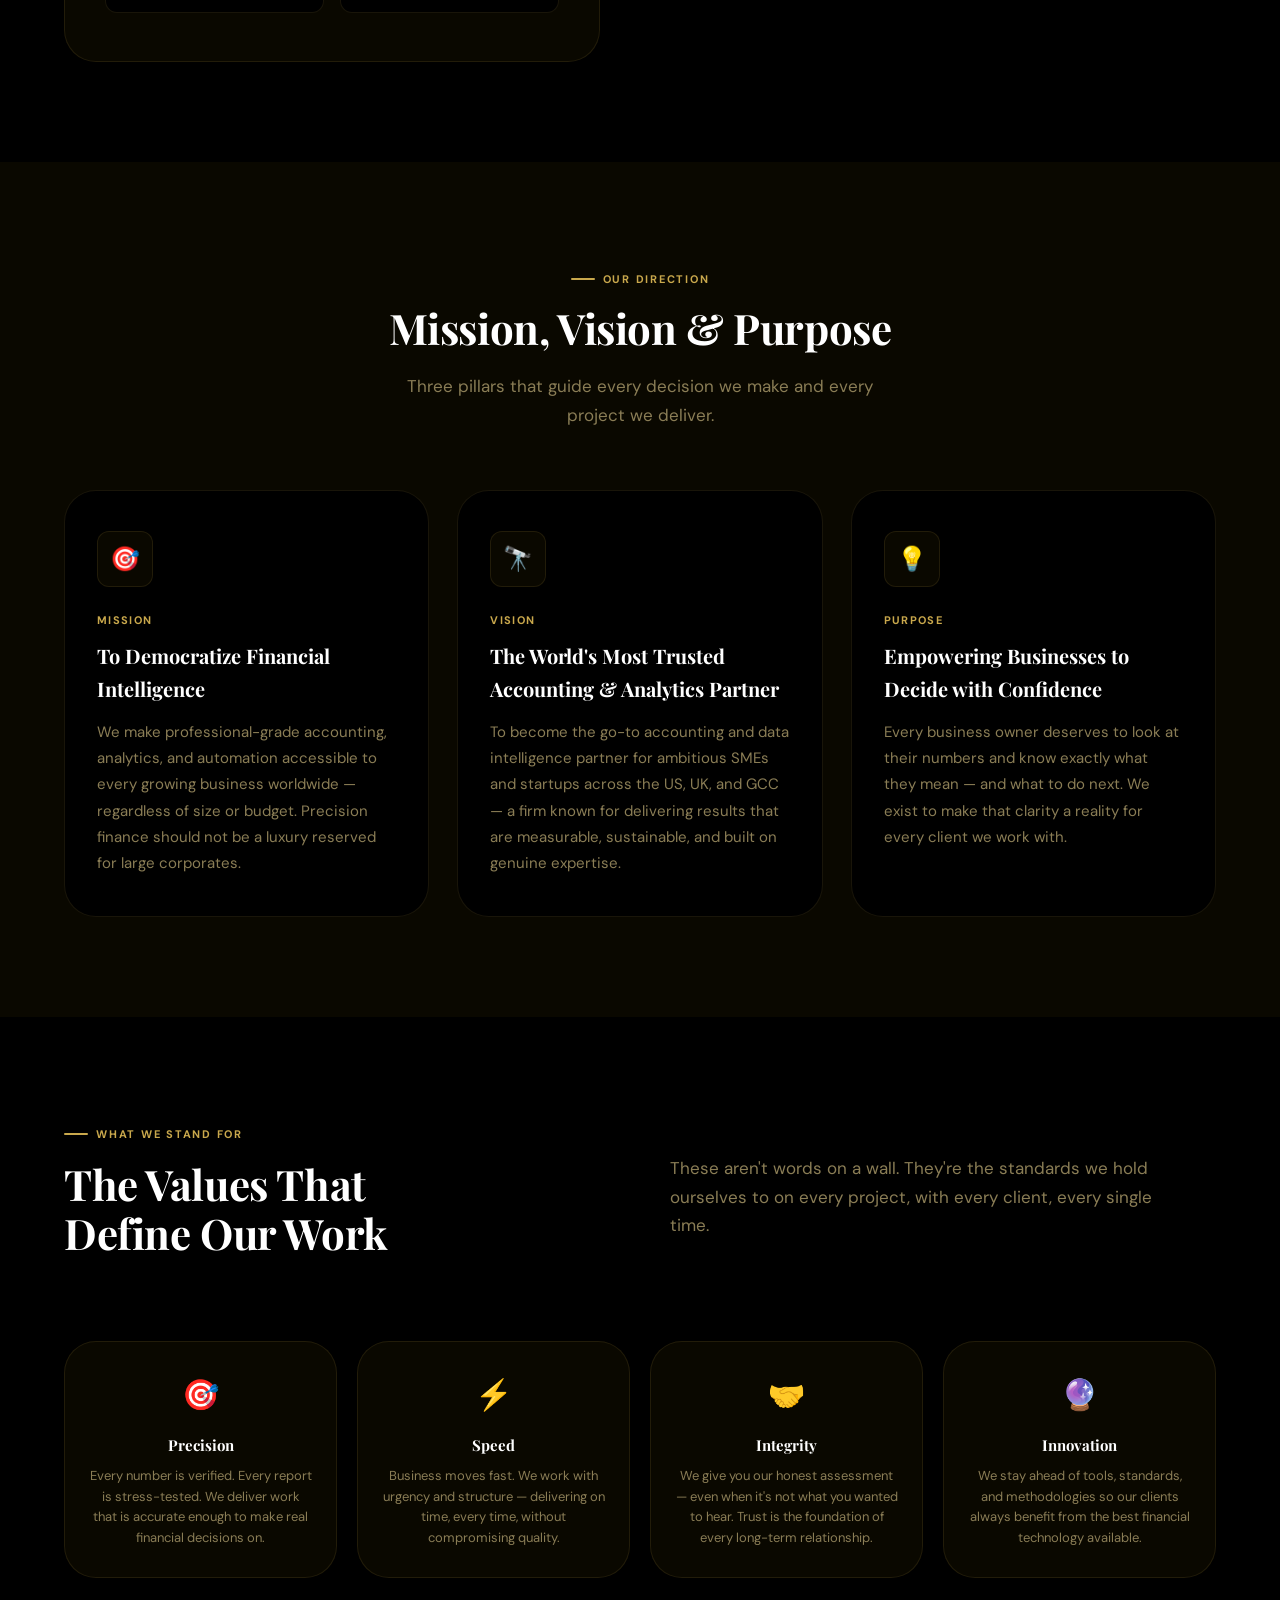
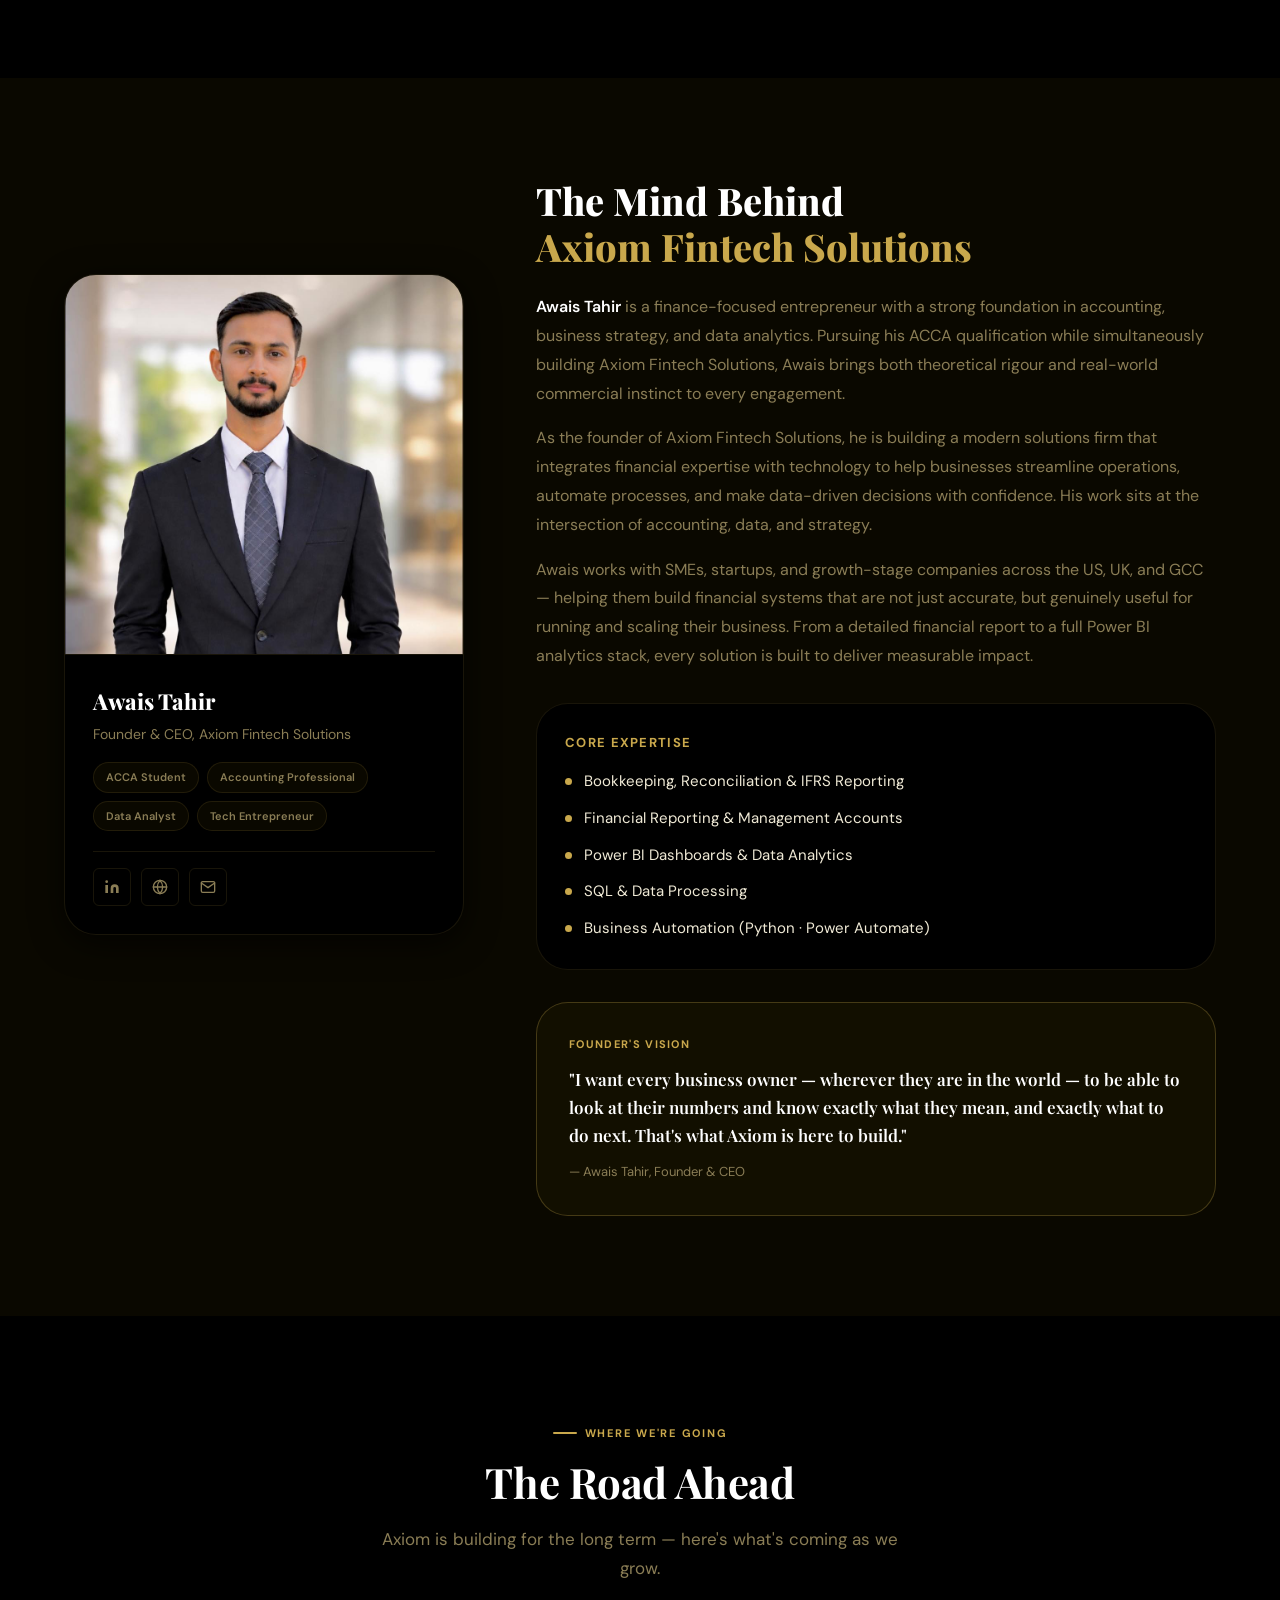
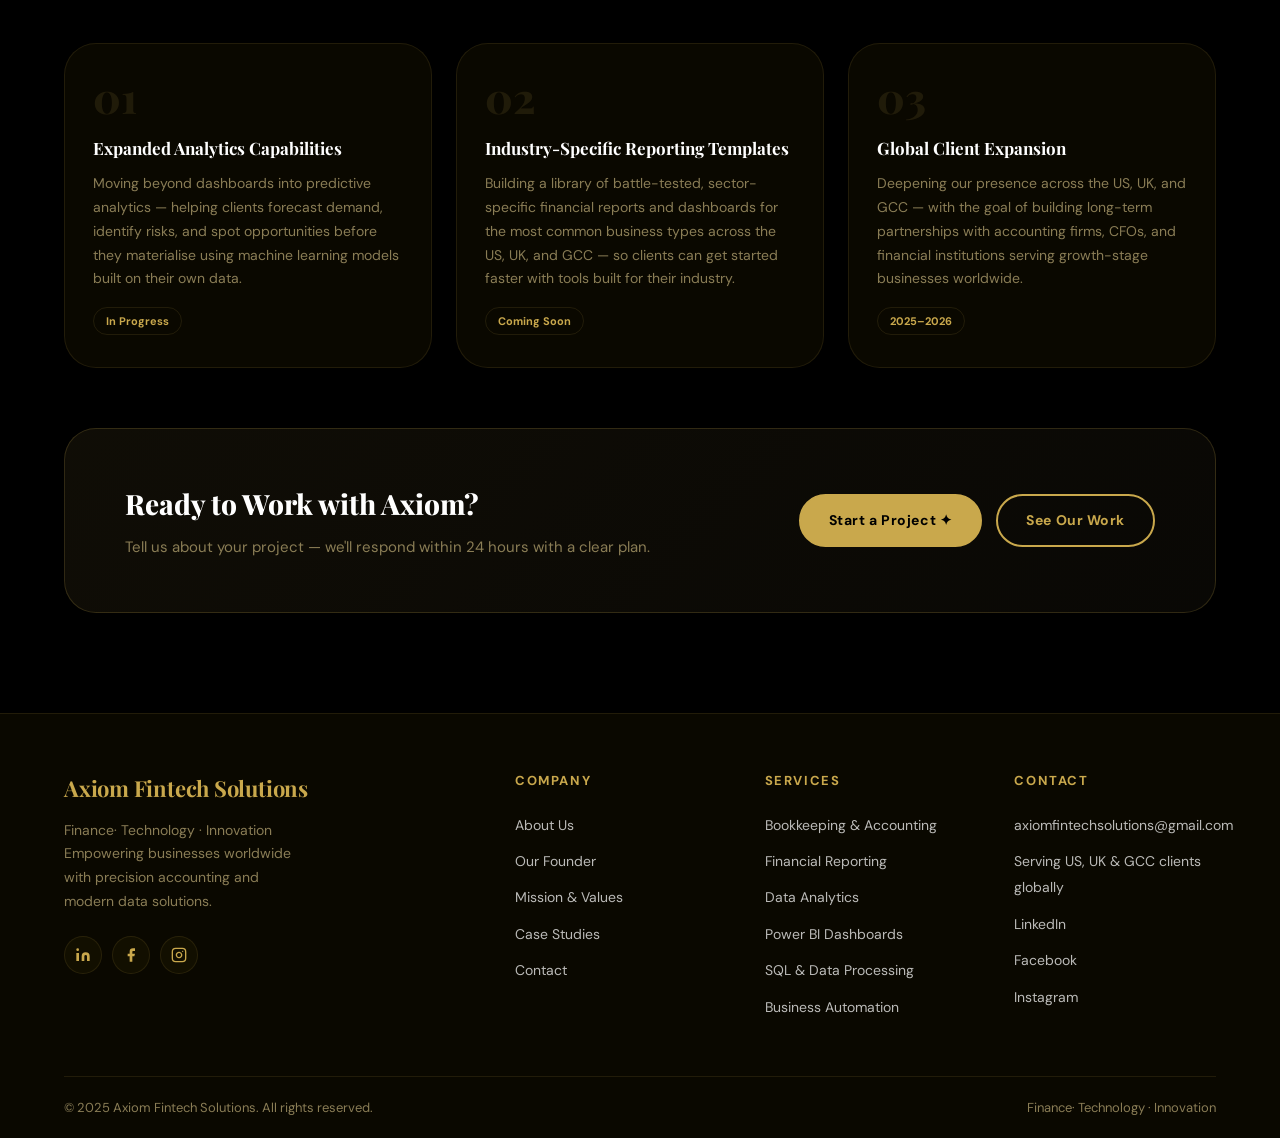
==== commit a72f7bfd: "Update about.html" ====
--- a/about.html
+++ b/about.html
@@ -115,7 +115,7 @@
 <section class="about-hero" aria-label="About page hero">
 
   <div class="about-hero-bg" aria-hidden="true">
-    <img src="\https://cdn.prod.website-files.com/6719ad0ceed6d5aa24a83d61%2F6798985ffa243f5e7673e433_careers%20%281%29-poster-00001.jpg" alt="" loading="eager" />
+    <img src="https://cdn.prod.website-files.com/6719ad0ceed6d5aa24a83d61%2F6798985ffa243f5e7673e433_careers%20%281%29-poster-00001.jpg" alt="" loading="eager" />
     <div class="about-hero-overlay"></div>
   </div>
 
--- a/style.css
+++ b/style.css
@@ -329,14 +329,14 @@
 }
 
 .logo-img {
-  width: 52px; height: 52px;
+  width: 70px; height: 70px;
   border-radius: var(--radius-sm);
   object-fit: contain;
 }
 
 .logo-name {
   font-family: var(--font-display);
-  font-size: 18px;
+  font-size: 24px;
   font-weight: 700;
   color: var(--clr-accent);
   letter-spacing: -0.01em;
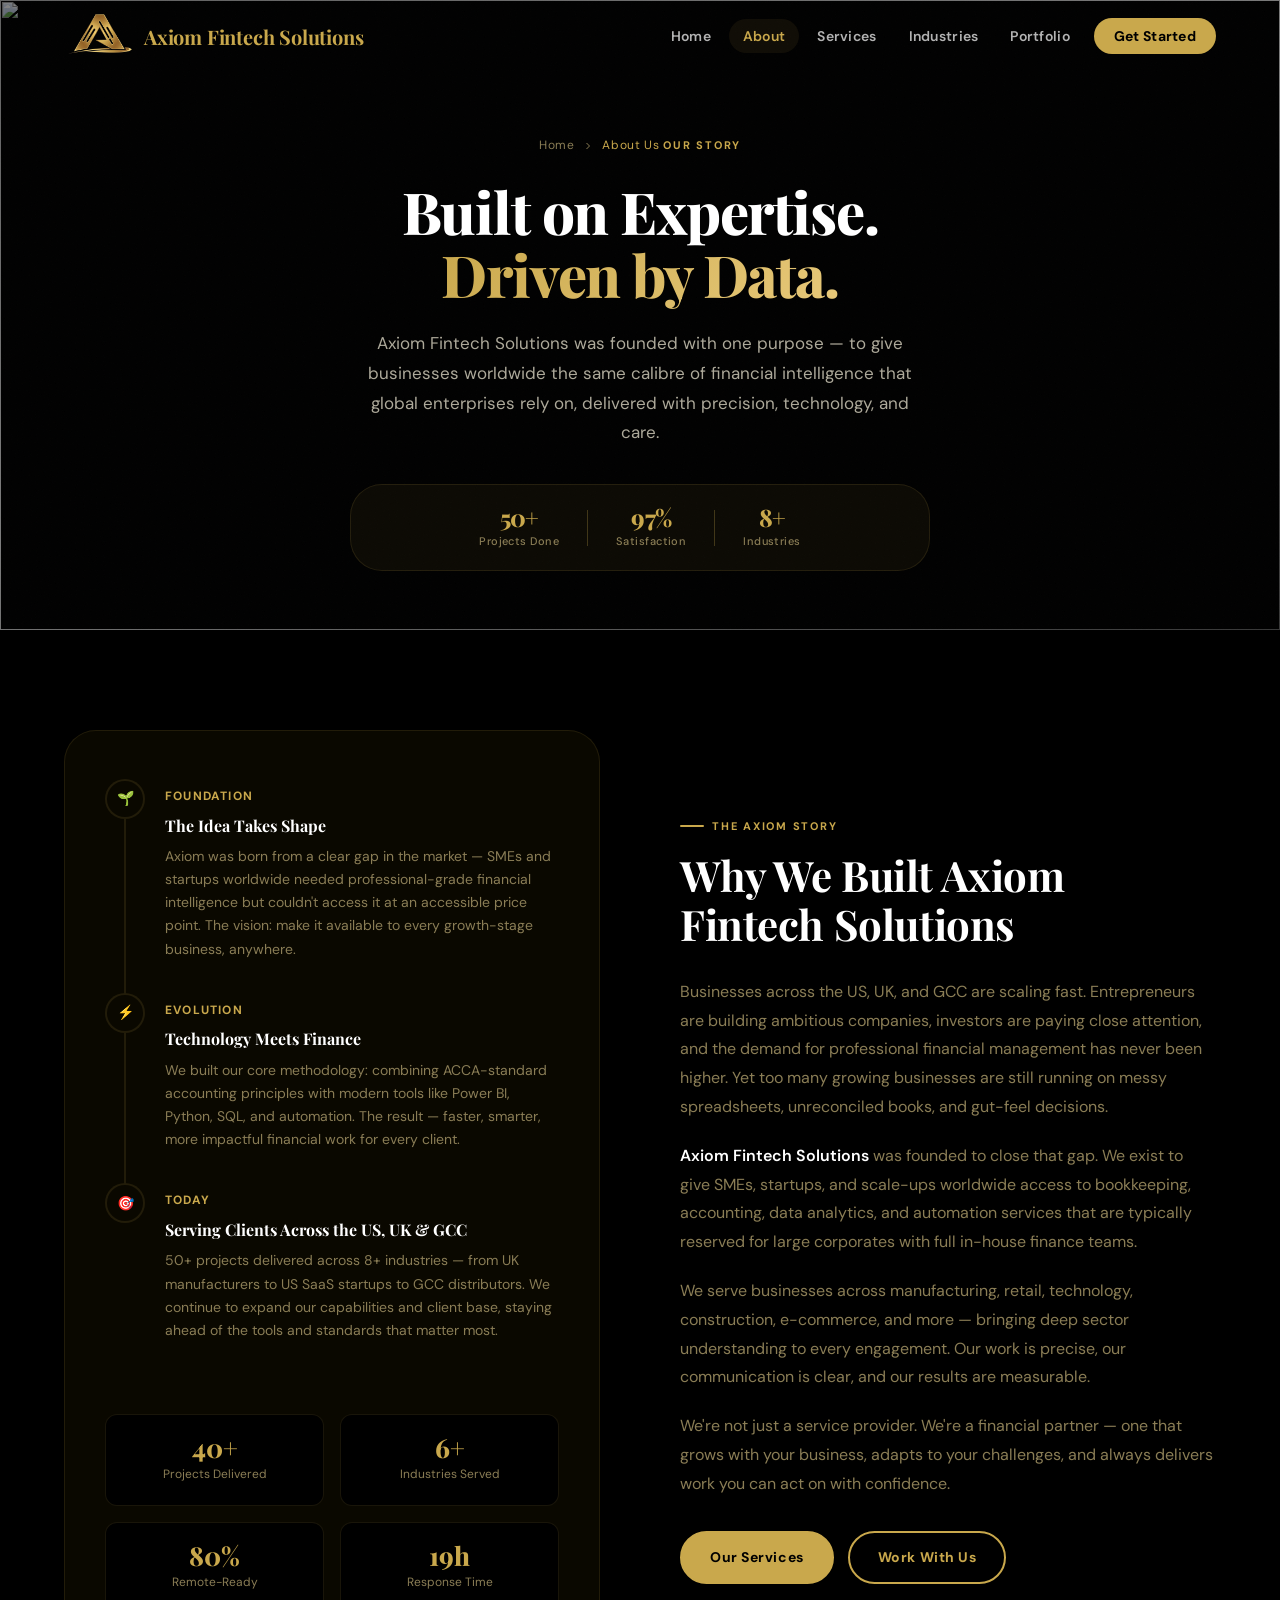
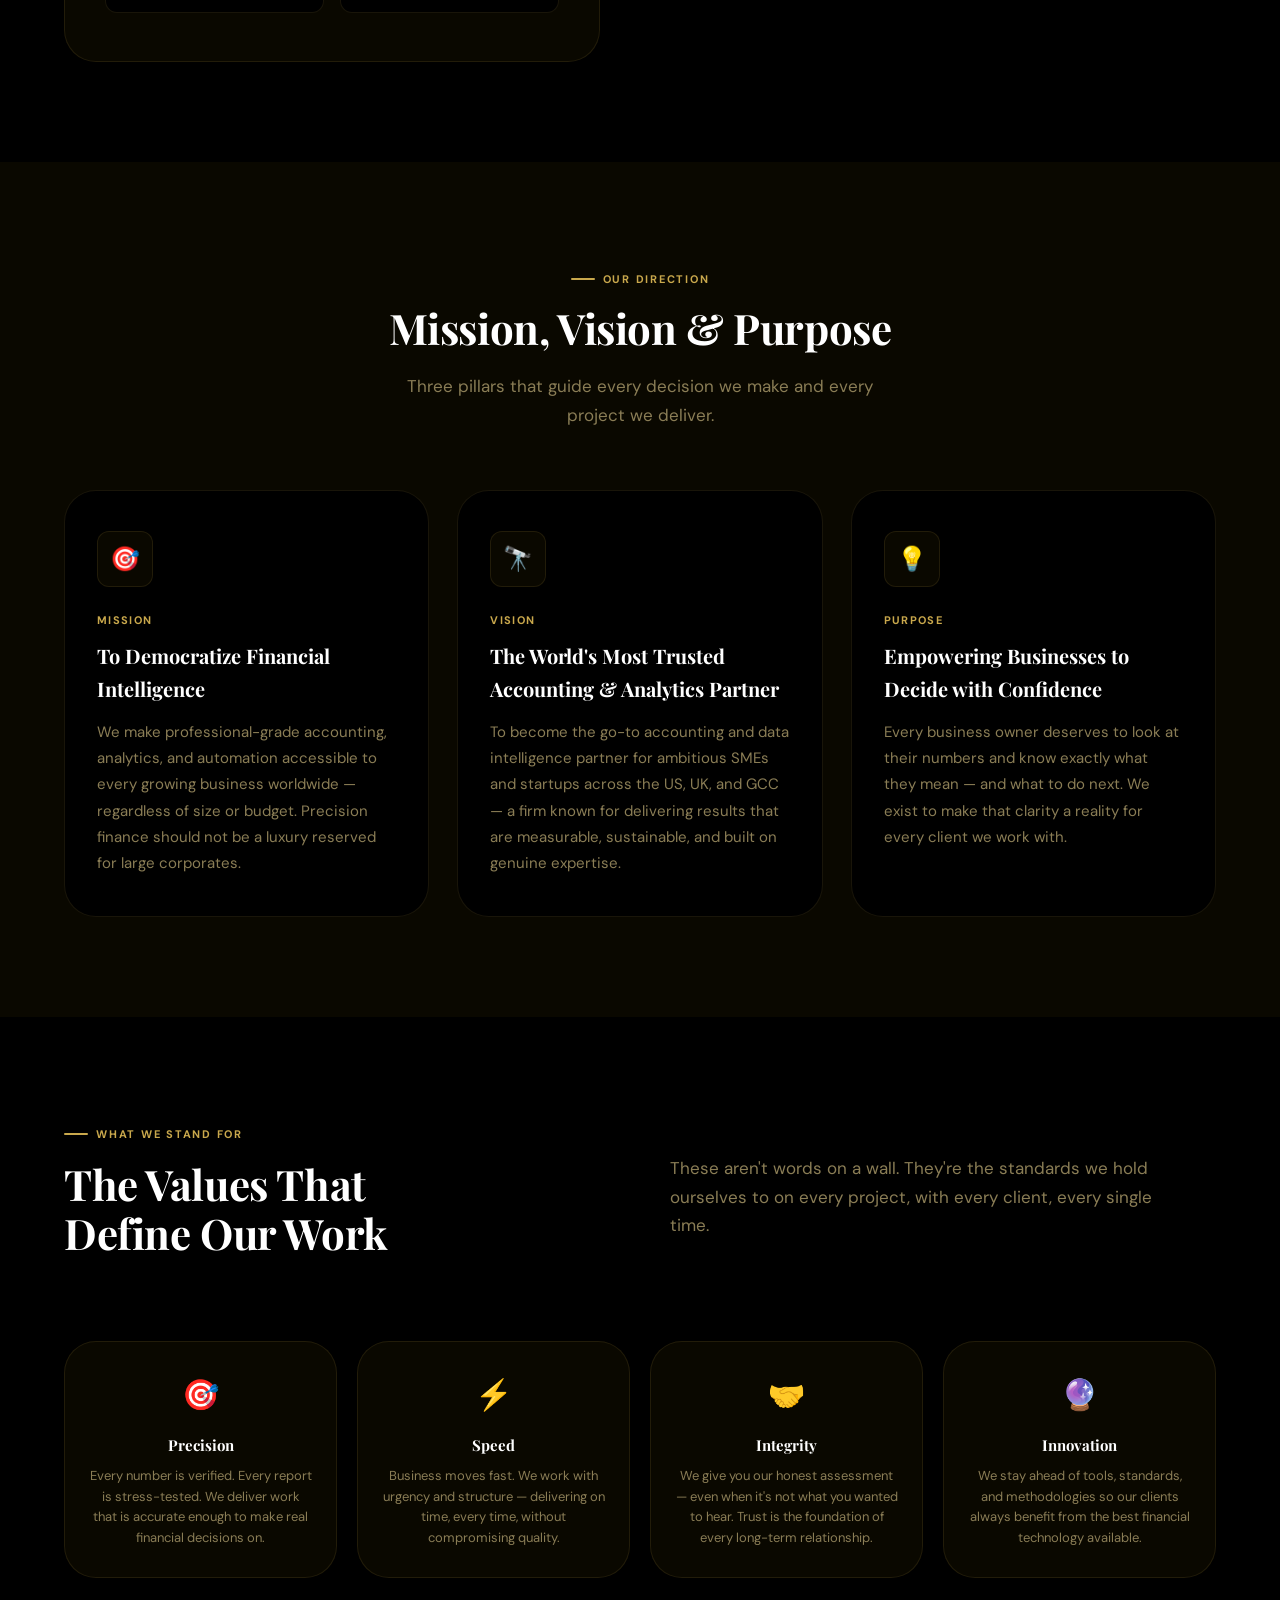
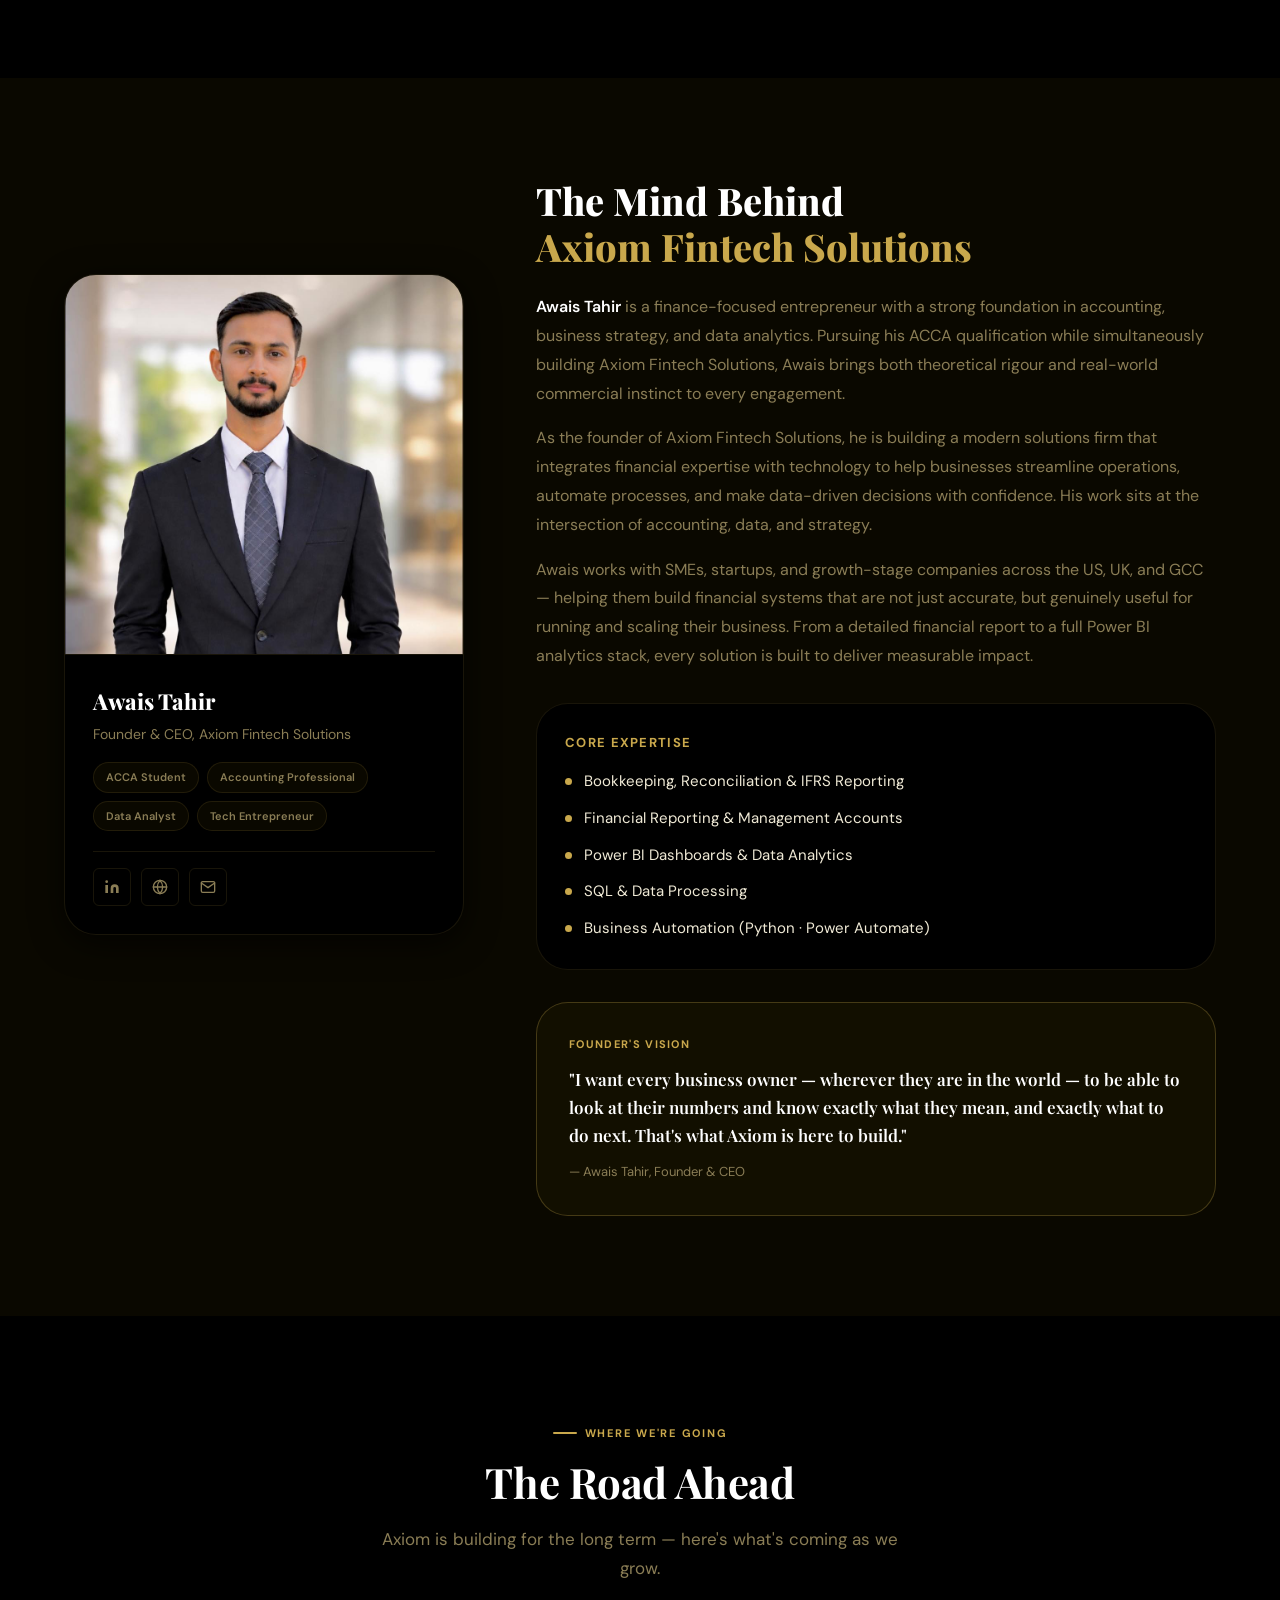
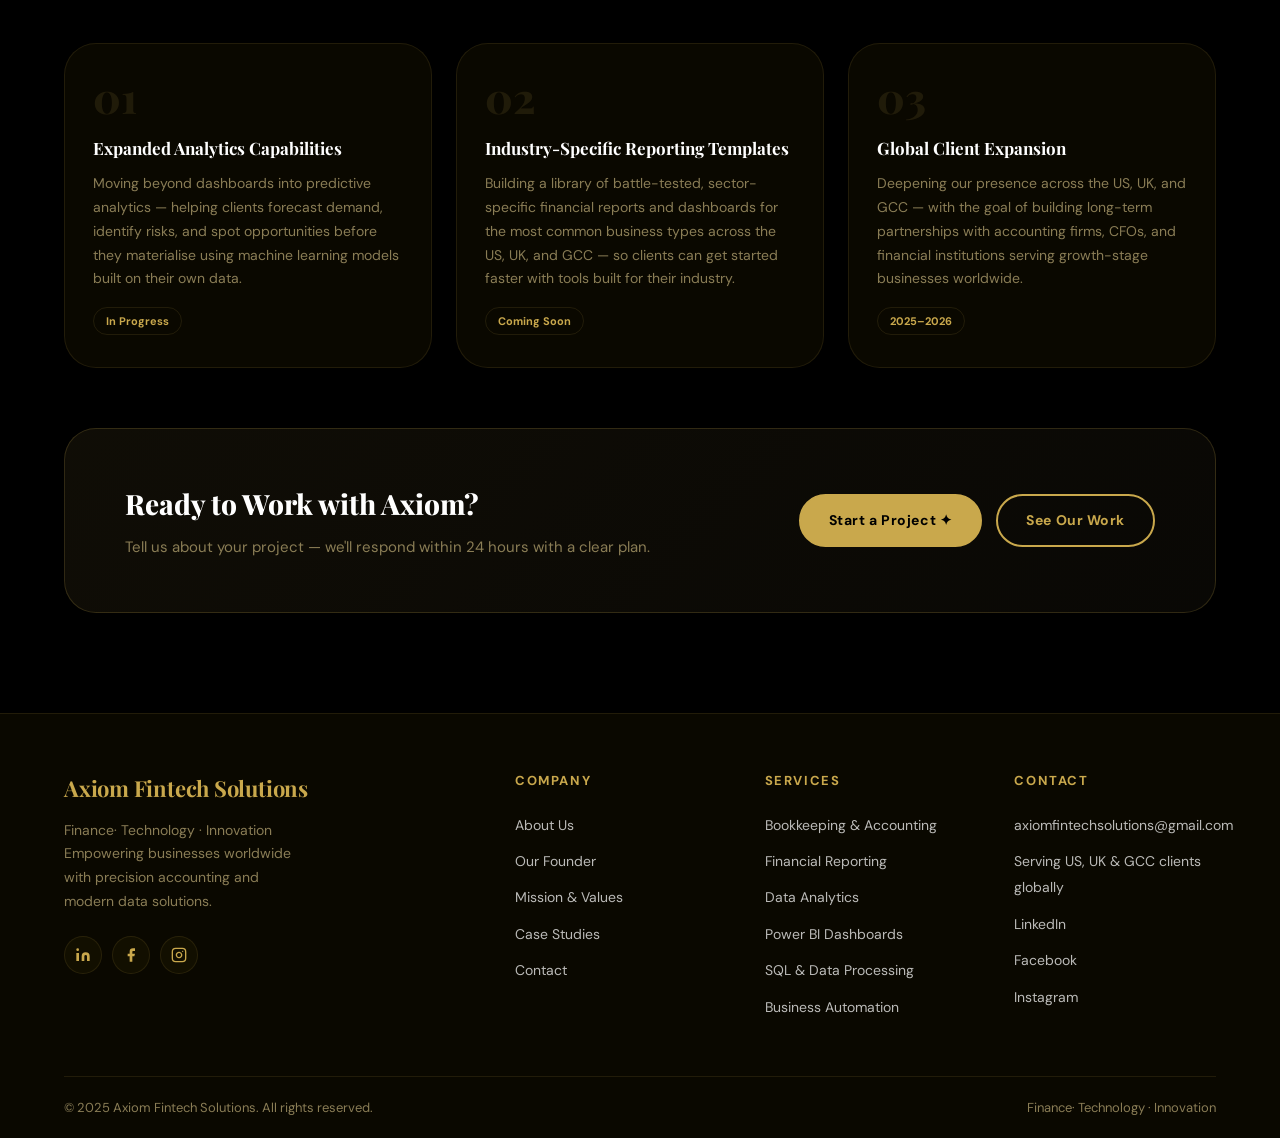
==== commit e9ab5a09: "Update about.html" ====
--- a/about.html
+++ b/about.html
@@ -18,13 +18,13 @@
   <meta property="og:url"         content="https://www.axiomfintechsolutions.com/about.html" />
   <meta property="og:title"       content="About Axiom Fintech Solutions" />
   <meta property="og:description" content="Our story, mission, values and the founder behind a modern global accounting and data analytics firm." />
-  <meta property="og:image"       content="assets/og-image.jpg" />
+  <meta property="og:image"       content="Assets/axiomlogonew.png" />
 
   <!-- ═══ TWITTER CARD ═══ -->
   <meta name="twitter:card"        content="summary_large_image" />
   <meta name="twitter:title"       content="About Axiom Fintech Solutions" />
   <meta name="twitter:description" content="Finance· Technology · Innovation — meet the team behind Axiom Fintech Solutions." />
-  <meta name="twitter:image"       content="assets/og-image.jpg" />
+  <meta name="twitter:image"       content="Assets/axiomlogonew.png" />
 
   <!-- ═══ FAVICON ═══ -->
   <link rel="icon" type="image/x-icon" href="/Assets/axiomlogonew.ico" />
--- a/style.css
+++ b/style.css
@@ -2,88 +2,41 @@
    AXIOM FINTECH SOLUTIONS — style.css
    Finance · Technology · Innovation
    Full Black + Gold Theme | Variables-Based | Maintainable
-   ============================================================
-
-   TABLE OF CONTENTS
-   1.  Design Tokens (CSS Variables) — Edit here to change theme
-   2.  Reset & Base
-   3.  Scrollbar
-   4.  Typography Helpers
-   5.  Container & Section
-   6.  Buttons
-   7.  Scroll Reveal
-   8.  Navbar
-   9.  Hero (Home)
-   10. About Section (Home)
-   11. Services Section (Home)
-   12. Industries Section (Home)
-   13. Tools Section
-   14. Portfolio Section (Home)
-   15. Testimonials
-   16. FAQ (Home)
-   17. Contact Section (Home)
-   18. Footer
-   19. About Page
-   20. Services Page
-   21. Industries Page
-   22. Portfolio Page
-   23. Contact Page
-   24. Responsive Breakpoints
-   25. Accessibility
-   26. Newsletter Subscription
-   27. HERO SLIDESHOW + TEXT ANIMATION
-   =========================================================== */
-
-
-/* ══════════════════════════════════════════════════════════
-   1. DESIGN TOKENS — Change values here to update site-wide
+   ============================================================ */
+
+
+/* ══════════════════════════════════════════════════════════
+   1. DESIGN TOKENS
    ══════════════════════════════════════════════════════════ */
 :root {
-  /* Backgrounds */
   --clr-bg:           #000000;
   --clr-surface:      #0a0800;
   --clr-surface-2:    #120f00;
-
-  /* Borders */
   --clr-border:       rgba(201,168,76,0.12);
   --clr-border-med:   rgba(201,168,76,0.28);
-
-  /* Text */
   --clr-text:         #f0ead6;
   --clr-muted:        #8a7d55;
   --clr-subtle:       #554a2a;
-
-  /* Gold Accent Palette — from logo */
   --clr-accent:       #c9a84c;
   --clr-accent-2:     #e8c97a;
   --clr-accent-dark:  #a07830;
   --clr-accent-glow:  rgba(201,168,76,0.18);
-
-  /* Fixed */
   --clr-white:        #ffffff;
   --clr-dark:         #000000;
   --clr-green:        #c9a84c;
   --clr-amber:        #e8c97a;
-  --clr-black:        #000000; 
-
-  /* Border Radius */
+  --clr-black:        #000000;
   --radius-sm:        6px;
   --radius-md:        12px;
   --radius-lg:        20px;
   --radius-xl:        32px;
   --radius-full:      9999px;
-
-  /* Shadows */
   --shadow-sm:        0 2px 8px rgba(0,0,0,0.6);
   --shadow-md:        0 8px 32px rgba(0,0,0,0.7);
   --shadow-lg:        0 20px 60px rgba(0,0,0,0.8);
   --glow:             0 0 40px rgba(201,168,76,0.15);
-
-  /* Typography — Change fonts here */
   --font-display:     'Playfair Display', serif;
   --font-body:        'DM Sans', sans-serif;
-
-  /* Layout */
   --nav-h:            72px;
   --container:        1200px;
   --transition:       0.28s cubic-bezier(0.4,0,0.2,1);
@@ -100,7 +53,6 @@
   font-size: 16px;
   scroll-behavior: smooth;
   -webkit-font-smoothing: antialiased;
-  overflow-x: hidden;
   max-width: 100vw;
 }
 
@@ -109,7 +61,7 @@
   background: var(--clr-bg);
   color: var(--clr-text);
   line-height: 1.65;
-  overflow-x: hidden;
+  overflow-x: clip;
   max-width: 100vw;
   width: 100%;
 }
@@ -217,7 +169,6 @@
   white-space: nowrap;
 }
 
-/* Gold filled */
 .btn-dark {
   background: var(--clr-accent);
   color: var(--clr-dark);
@@ -230,7 +181,6 @@
   box-shadow: 0 8px 24px rgba(201,168,76,0.3);
 }
 
-/* White filled */
 .btn-white {
   background: var(--clr-white);
   color: var(--clr-dark);
@@ -242,7 +192,6 @@
   transform: translateY(-2px);
 }
 
-/* Outline white */
 .btn-outline-white {
   background: transparent;
   color: var(--clr-white);
@@ -254,7 +203,6 @@
   transform: translateY(-2px);
 }
 
-/* Gold outline */
 .btn-outline-gold {
   background: transparent;
   color: var(--clr-accent);
@@ -295,7 +243,6 @@
   transition: background var(--transition), box-shadow var(--transition), border-color var(--transition);
 }
 
-/* Scrolled — BLACK + gold border. NO white background ever. */
 .navbar.scrolled {
   background: rgba(0,0,0,0.97);
   backdrop-filter: blur(20px);
@@ -336,7 +283,7 @@
 
 .logo-name {
   font-family: var(--font-display);
-  font-size: 24px;
+  font-size: 20px;
   font-weight: 700;
   color: var(--clr-accent);
   letter-spacing: -0.01em;
@@ -447,12 +394,12 @@
   width: 100%; height: 100%;
   object-fit: cover;
   object-position: center;
-  filter: brightness(0.32) saturate(0.4);
+  filter: brightness(0.72) saturate(0.75);
 }
 
 .hero-overlay {
   position: absolute; inset: 0;
-  background: linear-gradient(160deg, rgba(0,0,0,0.55) 0%, rgba(0,0,0,0.15) 40%, rgba(0,0,0,0.88) 100%);
+  background: linear-gradient(160deg, rgba(0,0,0,0.20) 0%, rgba(0,0,0,0.08) 40%, rgba(0,0,0,0.55) 100%);
 }
 
 .hero::after {
@@ -488,7 +435,7 @@
   font-weight: 700;
   letter-spacing: 0.14em;
   text-transform: uppercase;
-  color: var(--clr-black);
+  color: var(--clr-accent);
   background: rgba(201,168,76,0.10);
   border: 1px solid rgba(201,168,76,0.30);
   border-radius: var(--radius-full);
@@ -502,7 +449,7 @@
   font-weight: 800;
   line-height: 1.1;
   letter-spacing: -0.02em;
-  color: var(--clr-White);
+  color: var(--clr-white);
   margin-bottom: 24px;
   animation: heroFadeIn 1s 0.25s ease both;
   word-break: break-word;
@@ -517,7 +464,7 @@
 
 .hero-sub {
   font-size: clamp(16px, 2vw, 19px);
-  color: var(--clr-Black);
+  color: rgba(240,234,214,0.85);
   max-width: 560px;
   margin: 0 auto 36px;
   line-height: 1.7;
@@ -593,14 +540,14 @@
 .about-grid { display: grid; grid-template-columns: 1fr 1fr; gap: 80px; align-items: center; }
 .about-visual { position: relative; }
 .about-img-wrap { position: relative; border-radius: var(--radius-lg); overflow: hidden; }
-.about-img { width: 100%; height: 480px; object-fit: cover; border-radius: var(--radius-lg); filter: brightness(0.65) saturate(0.5); transition: transform 0.6s ease; }
+.about-img { width: 100%; height: 480px; object-fit: cover; border-radius: var(--radius-lg); filter: brightness(0.85) saturate(0.75); transition: transform 0.6s ease; }
 .about-img-wrap:hover .about-img { transform: scale(1.03); }
 
 .about-mini-cards { display: grid; grid-template-columns: 1fr 1fr; gap: 12px; margin-top: 12px; }
 .about-mini-card { background: var(--clr-surface-2); border: 1px solid var(--clr-border); border-radius: var(--radius-md); overflow: hidden; transition: all var(--transition); }
 .about-mini-card:hover { border-color: var(--clr-border-med); transform: translateY(-3px); box-shadow: var(--shadow-md); }
-.about-mini-card img { width: 100%; height: 100px; object-fit: cover; filter: brightness(0.55) saturate(0.4); transition: filter var(--transition); }
-.about-mini-card:hover img { filter: brightness(0.75) saturate(0.7); }
+.about-mini-card img { width: 100%; height: 100px; object-fit: cover; filter: brightness(0.78) saturate(0.65); transition: filter var(--transition); }
+.about-mini-card:hover img { filter: brightness(0.92) saturate(0.80); }
 .about-mini-card span { display: block; padding: 10px 14px; font-family: var(--font-body); font-size: 12px; font-weight: 600; color: var(--clr-muted); letter-spacing: 0.04em; }
 
 .about-features { display: flex; flex-direction: column; gap: 20px; margin: 28px 0 36px; }
@@ -610,9 +557,6 @@
 .about-feat p { font-size: 14px; color: var(--clr-muted); line-height: 1.6; }
 
 
-/* ══════════════════════════════════════════════════════════
-   11. SERVICES SECTION (HOME)
-   ══════════════════════════════════════════════════════════ */
 /* ══════════════════════════════════════════════════════════
    11. SERVICES SECTION (HOME)
    ══════════════════════════════════════════════════════════ */
@@ -626,14 +570,12 @@
   pointer-events: none;
 }
 
-/* 3-column grid — 6 cards = 2 rows of 3 */
 .services-grid {
   display: grid;
   grid-template-columns: repeat(3, 1fr);
   gap: 20px;
 }
 
-/* ── Card ── */
 .service-card {
   position: relative;
   border-radius: var(--radius-lg);
@@ -657,7 +599,6 @@
               0 0 40px rgba(201,168,76,0.12);
 }
 
-/* ── Full-bleed image ── */
 .service-card-img {
   position: absolute;
   inset: 0;
@@ -668,25 +609,23 @@
   width: 100%;
   height: 100%;
   object-fit: cover;
-  /* Brighter base — no dark corners */
-  filter: brightness(0.82) saturate(0.65);
+  filter: brightness(0.95) saturate(0.80);
   transition: transform 0.65s cubic-bezier(0.22,1,0.36,1),
               filter 0.5s ease;
 }
 
 .service-card:hover .service-card-img img {
   transform: scale(1.08);
-  filter: brightness(0.95) saturate(0.80);
-}
-
-/* Lighter, softer overlay — only bottom strip darkened for text */
+  filter: brightness(1.0) saturate(0.90);
+}
+
 .service-card-overlay {
   position: absolute; inset: 0;
   background: linear-gradient(
     to top,
-    rgba(0,0,0,0.82) 0%,
-    rgba(0,0,0,0.25) 40%,
-    rgba(0,0,0,0.00) 100%   /* completely transparent at top */
+    rgba(0,0,0,0.80) 0%,
+    rgba(0,0,0,0.15) 35%,
+    rgba(0,0,0,0.00) 100%
   );
   transition: background 0.4s ease;
 }
@@ -694,13 +633,12 @@
 .service-card:hover .service-card-overlay {
   background: linear-gradient(
     to top,
-    rgba(0,0,0,0.88) 0%,
-    rgba(0,0,0,0.28) 45%,
+    rgba(0,0,0,0.85) 0%,
+    rgba(0,0,0,0.18) 40%,
     rgba(0,0,0,0.00) 100%
   );
 }
 
-/* ── Card body ── */
 .service-card-body {
   position: absolute;
   inset: 0;
@@ -711,7 +649,6 @@
   z-index: 2;
 }
 
-/* Service name — top-left, ALWAYS visible */
 .service-card-body h3 {
   font-family: var(--font-display);
   font-size: clamp(16px, 1.5vw, 20px);
@@ -725,18 +662,14 @@
   transition: color 0.3s ease;
 }
 
-.service-card:hover .service-card-body h3 {
-  color: var(--clr-accent-2);
-}
-
-/* Bottom area */
+.service-card:hover .service-card-body h3 { color: var(--clr-accent-2); }
+
 .service-card-body > div {
   display: flex;
   flex-direction: column;
   gap: 10px;
 }
 
-/* Description — hidden by default, slides up on hover (desktop only) */
 .service-card-body p {
   font-size: 13.5px;
   color: rgba(240,234,214,0.90);
@@ -752,12 +685,8 @@
   overflow: hidden;
 }
 
-.service-card:hover .service-card-body p {
-  opacity: 1;
-  transform: translateY(0);
-}
-
-/* Tag pill — always visible */
+.service-card:hover .service-card-body p { opacity: 1; transform: translateY(0); }
+
 .service-tag {
   display: inline-block;
   align-self: flex-start;
@@ -779,7 +708,6 @@
   border-color: rgba(201,168,76,0.65);
 }
 
-/* Arrow — top-right, hover only */
 .service-card-arrow {
   position: absolute;
   top: 18px; right: 18px;
@@ -803,43 +731,9 @@
   color: var(--clr-dark);
 }
 
-/* Icon wrap — hidden */
 .service-icon-wrap { display: none; }
 
-/* ══════════════════════════════════════════════════════════
-   RESPONSIVE
-   ══════════════════════════════════════════════════════════ */
-@media (max-width: 1024px) {
-  .services-grid { grid-template-columns: repeat(2, 1fr); }
-}
-
-@media (max-width: 768px) {
-  .service-card { aspect-ratio: 3 / 2; }
-  .service-card-arrow { display: none; }
-
-  /* Mobile — name only, no description, no tag */
-  .service-card-body p,
-  .service-tag { display: none; }
-
-  /* Name sits at bottom on mobile */
-  .service-card-body { justify-content: flex-end; }
-  .service-card-body h3 { font-size: 17px; }
-
-  /* Stronger bottom gradient for name readability */
-  .service-card-overlay {
-    background: linear-gradient(
-      to top,
-      rgba(0,0,0,0.88) 0%,
-      rgba(0,0,0,0.20) 50%,
-      rgba(0,0,0,0.00) 100%
-    );
-  }
-}
-
-@media (max-width: 640px) {
-  .services-grid { grid-template-columns: 1fr; gap: 14px; }
-  .service-card  { aspect-ratio: 16 / 9; }
-}
+
 /* ══════════════════════════════════════════════════════════
    12. INDUSTRIES SECTION (HOME)
    ══════════════════════════════════════════════════════════ */
@@ -847,10 +741,10 @@
 .industries-grid { display: grid; grid-template-columns: repeat(4, 1fr); gap: 16px; }
 
 .industry-card { position: relative; border-radius: var(--radius-md); overflow: hidden; aspect-ratio: 4/5; display: block; }
-.industry-card img { width: 100%; height: 100%; object-fit: cover; transition: transform 0.6s ease, filter 0.6s ease; filter: brightness(0.5) saturate(0.35); }
-.industry-card:hover img { transform: scale(1.06); filter: brightness(0.65) saturate(0.6); }
-.industry-overlay { position: absolute; inset: 0; background: linear-gradient(to top, rgba(0,0,0,0.92) 0%, transparent 55%); display: flex; flex-direction: column; justify-content: flex-end; padding: 18px; transition: background var(--transition); }
-.industry-card:hover .industry-overlay { background: linear-gradient(to top, rgba(0,0,0,0.95) 0%, rgba(201,168,76,0.05) 100%); }
+.industry-card img { width: 100%; height: 100%; object-fit: cover; transition: transform 0.6s ease, filter 0.6s ease; filter: brightness(0.78) saturate(0.65); }
+.industry-card:hover img { transform: scale(1.06); filter: brightness(0.92) saturate(0.80); }
+.industry-overlay { position: absolute; inset: 0; background: linear-gradient(to top, rgba(0,0,0,0.88) 0%, transparent 55%); display: flex; flex-direction: column; justify-content: flex-end; padding: 18px; transition: background var(--transition); }
+.industry-card:hover .industry-overlay { background: linear-gradient(to top, rgba(0,0,0,0.92) 0%, rgba(201,168,76,0.05) 100%); }
 .industry-overlay h3 { font-family: var(--font-display); font-size: 15px; font-weight: 700; color: var(--clr-white); margin-bottom: 5px; line-height: 1.2; }
 .industry-overlay p { font-size: 12px; color: var(--clr-muted); line-height: 1.5; opacity: 0; transform: translateY(8px); transition: all 0.3s ease; }
 .industry-card:hover .industry-overlay p { opacity: 1; transform: none; }
@@ -880,8 +774,8 @@
 .portfolio-card:hover { border-color: rgba(201,168,76,0.3); transform: translateY(-6px); box-shadow: var(--shadow-lg); }
 
 .portfolio-card-img { position: relative; height: 220px; overflow: hidden; }
-.portfolio-card-img img { width: 100%; height: 100%; object-fit: cover; transition: transform 0.6s ease, filter 0.4s ease; filter: brightness(0.55) saturate(0.4); }
-.portfolio-card:hover .portfolio-card-img img { transform: scale(1.05); filter: brightness(0.72) saturate(0.6); }
+.portfolio-card-img img { width: 100%; height: 100%; object-fit: cover; transition: transform 0.6s ease, filter 0.4s ease; filter: brightness(0.80) saturate(0.70); }
+.portfolio-card:hover .portfolio-card-img img { transform: scale(1.05); filter: brightness(0.92) saturate(0.82); }
 .portfolio-card-overlay { position: absolute; inset: 0; background: rgba(0,0,0,0.5); display: flex; align-items: center; justify-content: center; opacity: 0; transition: opacity var(--transition); }
 .portfolio-card:hover .portfolio-card-overlay { opacity: 1; }
 .portfolio-view { font-family: var(--font-body); font-size: 13px; font-weight: 700; color: var(--clr-dark); background: var(--clr-accent); padding: 9px 20px; border-radius: var(--radius-full); letter-spacing: 0.04em; }
@@ -968,15 +862,12 @@
 .footer-brand-name { font-family: var(--font-display); font-size: 22px; font-weight: 700; color: var(--clr-accent); letter-spacing: -0.01em; margin-bottom: 12px; }
 .footer-brand p { font-size: 14px; color: var(--clr-muted); line-height: 1.7; margin-bottom: 22px; max-width: 240px; }
 
-/* Footer social icons — real brand icons, gold tinted */
 .footer-socials { display: flex; gap: 10px; }
 .footer-socials a { width: 38px; height: 38px; background: var(--clr-surface-2); border: 1px solid var(--clr-border); border-radius: var(--radius-full); display: flex; align-items: center; justify-content: center; color: var(--clr-accent); transition: all var(--transition); }
 .footer-socials a:hover { background: var(--clr-accent); border-color: var(--clr-accent); color: var(--clr-dark); transform: translateY(-2px); }
 
-/* Footer column headings — GOLD, bigger, clearly distinct from links */
 .footer-col h4 { font-family: var(--font-body); font-size: 13px; font-weight: 700; letter-spacing: 0.12em; text-transform: uppercase; color: var(--clr-accent); margin-bottom: 20px; }
 
-/* Footer links — white for readability on black */
 .footer-col ul { display: flex; flex-direction: column; gap: 10px; }
 .footer-col li a,
 .footer-col li span { font-size: 14px; color: var(--clr-white); opacity: 0.72; transition: color var(--transition), opacity var(--transition); }
@@ -991,8 +882,8 @@
    ══════════════════════════════════════════════════════════ */
 .about-hero { position: relative; min-height: 70vh; display: flex; align-items: center; justify-content: center; overflow: hidden; padding-top: var(--nav-h); }
 .about-hero-bg { position: absolute; inset: 0; z-index: 0; }
-.about-hero-bg img { width: 100%; height: 100%; object-fit: cover; filter: brightness(0.32) saturate(0.4); }
-.about-hero-overlay { position: absolute; inset: 0; background: linear-gradient(160deg, rgba(0,0,0,0.7) 0%, rgba(0,0,0,0.2) 50%, rgba(0,0,0,0.92) 100%); }
+.about-hero-bg img { width: 100%; height: 100%; object-fit: cover; filter: brightness(0.72) saturate(0.75); }
+.about-hero-overlay { position: absolute; inset: 0; background: linear-gradient(160deg, rgba(0,0,0,0.30) 0%, rgba(0,0,0,0.10) 50%, rgba(0,0,0,0.60) 100%); }
 .about-hero::after { content: ''; position: absolute; inset: 0; z-index: 1; background-image: url("data:image/svg+xml,%3Csvg viewBox='0 0 256 256' xmlns='http://www.w3.org/2000/svg'%3E%3Cfilter id='n'%3E%3CfeTurbulence type='fractalNoise' baseFrequency='0.9' numOctaves='4' stitchTiles='stitch'/%3E%3C/filter%3E%3Crect width='100%25' height='100%25' filter='url(%23n)' opacity='0.04'/%3E%3C/svg%3E"); background-size: 200px 200px; pointer-events: none; opacity: 0.5; }
 .about-hero-content { position: relative; z-index: 2; text-align: center; max-width: 780px; padding: 0 24px; animation: heroFadeIn 1s ease both; width: 100%; }
 
@@ -1109,8 +1000,8 @@
    ══════════════════════════════════════════════════════════ */
 .services-hero { position: relative; min-height: 70vh; display: flex; align-items: center; justify-content: center; overflow: hidden; padding-top: var(--nav-h); }
 .services-hero-bg { position: absolute; inset: 0; z-index: 0; }
-.services-hero-bg img { width: 100%; height: 100%; object-fit: cover; filter: brightness(0.32) saturate(0.4); }
-.services-hero-overlay { position: absolute; inset: 0; background: linear-gradient(160deg, rgba(0,0,0,0.7) 0%, rgba(0,0,0,0.2) 50%, rgba(0,0,0,0.92) 100%); }
+.services-hero-bg img { width: 100%; height: 100%; object-fit: cover; filter: brightness(0.72) saturate(0.75); }
+.services-hero-overlay { position: absolute; inset: 0; background: linear-gradient(160deg, rgba(0,0,0,0.30) 0%, rgba(0,0,0,0.10) 50%, rgba(0,0,0,0.60) 100%); }
 .services-hero::after { content: ''; position: absolute; inset: 0; z-index: 1; background-image: url("data:image/svg+xml,%3Csvg viewBox='0 0 256 256' xmlns='http://www.w3.org/2000/svg'%3E%3Cfilter id='n'%3E%3CfeTurbulence type='fractalNoise' baseFrequency='0.9' numOctaves='4' stitchTiles='stitch'/%3E%3C/filter%3E%3Crect width='100%25' height='100%25' filter='url(%23n)' opacity='0.04'/%3E%3C/svg%3E"); background-size: 200px 200px; pointer-events: none; opacity: 0.5; }
 .services-hero-content { position: relative; z-index: 2; text-align: center; max-width: 780px; padding: 0 24px; animation: heroFadeIn 1s ease both; width: 100%; }
 .services-hero-content .section-label { justify-content: center; margin-bottom: 20px; animation: heroFadeIn 1s 0.1s ease both; }
@@ -1118,19 +1009,194 @@
 .services-hero-title { font-family: var(--font-display); font-size: clamp(32px,5vw,58px); font-weight: 800; line-height: 1.1; letter-spacing: -0.02em; color: var(--clr-white); margin-bottom: 22px; animation: heroFadeIn 1s 0.2s ease both; }
 .services-hero-title .grad { color: transparent; background: linear-gradient(135deg, var(--clr-accent) 0%, var(--clr-accent-2) 100%); -webkit-background-clip: text; background-clip: text; }
 .services-hero-subtitle { font-size: clamp(15px,1.8vw,17px); color: rgba(240,234,214,0.72); max-width: 580px; margin: 0 auto 36px; line-height: 1.75; animation: heroFadeIn 1s 0.3s ease both; }
-.services-hero-tags { display: flex; align-items: center; justify-content: center; gap: 10px; flex-wrap: wrap; animation: heroFadeIn 1s 0.4s ease both; }
-.services-hero-tag { font-family: var(--font-body); font-size: 11px; font-weight: 700; letter-spacing: 0.08em; text-transform: uppercase; padding: 6px 16px; border-radius: var(--radius-full); background: rgba(201,168,76,0.08); border: 1px solid rgba(201,168,76,0.2); color: var(--clr-muted); transition: all var(--transition); cursor: pointer; }
+
+/* ── Hero filter tags — centred, wrap neatly on all screens ── */
+.services-hero-tags,
+.industries-hero-tags {
+  display: flex;
+  align-items: center;
+  justify-content: center;
+  gap: 8px;
+  flex-wrap: wrap;
+  animation: heroFadeIn 1s 0.4s ease both;
+  padding: 0 8px;
+}
+
+.services-hero-tag,
+.industries-hero-tag {
+  font-family: var(--font-body);
+  font-size: 11px;
+  font-weight: 700;
+  letter-spacing: 0.08em;
+  text-transform: uppercase;
+  padding: 6px 14px;
+  border-radius: var(--radius-full);
+  background: rgba(201,168,76,0.08);
+  border: 1px solid rgba(201,168,76,0.2);
+  color: var(--clr-muted);
+  transition: all var(--transition);
+  cursor: pointer;
+  white-space: nowrap;
+  text-decoration: none;
+}
+
 .services-hero-tag:hover,
-.services-hero-tag.active { background: var(--clr-accent); border-color: var(--clr-accent); color: var(--clr-dark); }
-
-.services-nav-strip { background: var(--clr-surface); border-bottom: 1px solid var(--clr-border); position: sticky; top: var(--nav-h); z-index: 90; }
-.services-nav-inner { display: flex; align-items: center; gap: 0; max-width: var(--container); margin: 0 auto; padding: 0 24px; overflow-x: auto; scrollbar-width: none; }
-.services-nav-inner::-webkit-scrollbar { display: none; }
-.services-nav-link { display: flex; align-items: center; gap: 8px; padding: 16px 20px; font-family: var(--font-body); font-size: 13px; font-weight: 600; color: var(--clr-muted); white-space: nowrap; border-bottom: 2px solid transparent; transition: all var(--transition); text-decoration: none; }
+.services-hero-tag.active,
+.industries-hero-tag:hover {
+  background: var(--clr-accent);
+  border-color: var(--clr-accent);
+  color: var(--clr-dark);
+}
+
+/* ── SERVICES NAV STRIP — fixed, properly closed ── */
+.services-nav-strip {
+  position: sticky;
+  top: var(--nav-h);
+  z-index: 100;
+  width: 100%;
+  background: rgba(0,0,0,0.95);
+  border-bottom: 1px solid var(--clr-border);
+  overflow-x: auto;
+  overflow-y: hidden;
+  -webkit-overflow-scrolling: touch;
+  scrollbar-width: none;
+}
+
+.services-nav-strip::-webkit-scrollbar { display: none; }
+
+.services-nav-inner {
+  display: flex;
+  align-items: center;
+  justify-content: center;
+  gap: 4px;
+  padding: 10px 16px;
+  min-width: max-content;
+  margin: 0 auto;
+}
+
+.services-nav-link {
+  display: flex;
+  align-items: center;
+  gap: 6px;
+  flex-shrink: 0;
+  white-space: nowrap;
+  padding: 8px 16px;
+  border-radius: var(--radius-full);
+  font-family: var(--font-body);
+  font-size: 13px;
+  font-weight: 600;
+  color: var(--clr-muted);
+  border-bottom: 2px solid transparent;
+  transition: all var(--transition);
+  text-decoration: none;
+}
+
 .services-nav-link:hover { color: var(--clr-white); }
 .services-nav-link.active { color: var(--clr-accent); border-bottom-color: var(--clr-accent); }
-.services-nav-link .snl-dot { width: 6px; height: 6px; border-radius: 50%; background: currentColor; opacity: 0.5; }
-
+.services-nav-link .snl-dot { width: 6px; height: 6px; border-radius: 50%; background: currentColor; opacity: 0.5; flex-shrink: 0; }
+
+/* ── INDUSTRIES NAV STRIP — same pattern ── */
+.industries-nav-strip {
+  position: sticky;
+  top: var(--nav-h);
+  z-index: 90;
+  width: 100%;
+  background: var(--clr-surface);
+  border-bottom: 1px solid var(--clr-border);
+  overflow-x: auto;
+  overflow-y: hidden;
+  -webkit-overflow-scrolling: touch;
+  scrollbar-width: none;
+}
+
+.industries-nav-strip::-webkit-scrollbar { display: none; }
+
+.industries-nav-inner {
+  display: flex;
+  align-items: center;
+  justify-content: center;
+  gap: 4px;
+  padding: 10px 16px;
+  min-width: max-content;
+  margin: 0 auto;
+}
+
+.industries-nav-link {
+  display: flex;
+  align-items: center;
+  gap: 8px;
+  flex-shrink: 0;
+  white-space: nowrap;
+  padding: 8px 16px;
+  font-family: var(--font-body);
+  font-size: 13px;
+  font-weight: 600;
+  color: var(--clr-muted);
+  border-bottom: 2px solid transparent;
+  transition: all var(--transition);
+  text-decoration: none;
+}
+
+.industries-nav-link:hover { color: var(--clr-white); }
+.industries-nav-link.active { color: var(--clr-accent); border-bottom-color: var(--clr-accent); }
+
+/* ── PORTFOLIO FILTER STRIP — same pattern ── */
+.portfolio-filter-section {
+  background: var(--clr-surface);
+  border-bottom: 1px solid var(--clr-border);
+  padding: 0;
+  position: sticky;
+  top: var(--nav-h);
+  z-index: 90;
+  overflow-x: auto;
+  overflow-y: hidden;
+  -webkit-overflow-scrolling: touch;
+  scrollbar-width: none;
+}
+
+.portfolio-filter-section::-webkit-scrollbar { display: none; }
+
+.portfolio-filter-inner {
+  display: flex;
+  align-items: center;
+  justify-content: center;
+  gap: 16px;
+  padding: 16px 24px;
+  min-width: max-content;
+  margin: 0 auto;
+  flex-wrap: wrap;
+}
+
+/* ── Filter tabs — equal size, centred ── */
+.filter-tabs {
+  display: flex;
+  align-items: center;
+  justify-content: center;
+  gap: 6px;
+  flex-wrap: wrap;
+}
+
+.filter-tab {
+  font-family: var(--font-body);
+  font-size: 12px;
+  font-weight: 700;
+  letter-spacing: 0.04em;
+  padding: 8px 18px;
+  border-radius: var(--radius-full);
+  background: transparent;
+  border: 1px solid var(--clr-border);
+  color: var(--clr-muted);
+  cursor: pointer;
+  transition: all var(--transition);
+  white-space: nowrap;
+}
+
+.filter-tab:hover { border-color: var(--clr-border-med); color: var(--clr-text); }
+.filter-tab.active { background: var(--clr-accent); border-color: var(--clr-accent); color: var(--clr-dark); }
+.filter-count { font-family: var(--font-body); font-size: 13px; font-weight: 500; color: var(--clr-subtle); white-space: nowrap; }
+.filter-count span { color: var(--clr-accent); font-weight: 700; }
+
+/* Service detail & industry detail sections */
 .service-detail { padding: 100px 0; }
 .service-detail:nth-child(odd)  { background: var(--clr-bg); }
 .service-detail:nth-child(even) { background: var(--clr-surface); }
@@ -1139,9 +1205,9 @@
 .service-detail-grid.reverse > * { direction: ltr; }
 .service-detail-visual { position: relative; }
 .service-detail-img-wrap { position: relative; border-radius: var(--radius-xl); overflow: hidden; }
-.service-detail-img { width: 100%; height: 420px; object-fit: cover; filter: brightness(0.65) saturate(0.45); transition: filter 0.5s ease, transform 0.5s ease; }
-.service-detail-img-wrap:hover .service-detail-img { filter: brightness(0.82) saturate(0.65); transform: scale(1.02); }
-.service-detail-img-overlay { position: absolute; inset: 0; background: linear-gradient(to top, rgba(0,0,0,0.7) 0%, transparent 60%); }
+.service-detail-img { width: 100%; height: 420px; object-fit: cover; filter: brightness(0.85) saturate(0.72); transition: filter 0.5s ease, transform 0.5s ease; }
+.service-detail-img-wrap:hover .service-detail-img { filter: brightness(0.96) saturate(0.85); transform: scale(1.02); }
+.service-detail-img-overlay { position: absolute; inset: 0; background: linear-gradient(to top, rgba(0,0,0,0.55) 0%, transparent 60%); }
 .service-detail-badge { position: absolute; top: 20px; left: 20px; background: rgba(0,0,0,0.88); border: 1px solid var(--clr-border); border-radius: var(--radius-md); padding: 10px 16px; display: flex; align-items: center; gap: 10px; backdrop-filter: blur(12px); }
 .service-detail-badge img { width: 28px; height: 28px; object-fit: contain; }
 .service-detail-badge span { font-family: var(--font-body); font-size: 12px; font-weight: 600; color: var(--clr-text); }
@@ -1206,8 +1272,8 @@
    ══════════════════════════════════════════════════════════ */
 .industries-hero { position: relative; min-height: 70vh; display: flex; align-items: center; justify-content: center; overflow: hidden; padding-top: var(--nav-h); }
 .industries-hero-bg { position: absolute; inset: 0; z-index: 0; }
-.industries-hero-bg img { width: 100%; height: 100%; object-fit: cover; filter: brightness(0.32) saturate(0.4); }
-.industries-hero-overlay { position: absolute; inset: 0; background: linear-gradient(160deg, rgba(0,0,0,0.7) 0%, rgba(0,0,0,0.2) 50%, rgba(0,0,0,0.92) 100%); }
+.industries-hero-bg img { width: 100%; height: 100%; object-fit: cover; filter: brightness(0.72) saturate(0.75); }
+.industries-hero-overlay { position: absolute; inset: 0; background: linear-gradient(160deg, rgba(0,0,0,0.30) 0%, rgba(0,0,0,0.10) 50%, rgba(0,0,0,0.60) 100%); }
 .industries-hero::after { content: ''; position: absolute; inset: 0; z-index: 1; background-image: url("data:image/svg+xml,%3Csvg viewBox='0 0 256 256' xmlns='http://www.w3.org/2000/svg'%3E%3Cfilter id='n'%3E%3CfeTurbulence type='fractalNoise' baseFrequency='0.9' numOctaves='4' stitchTiles='stitch'/%3E%3C/filter%3E%3Crect width='100%25' height='100%25' filter='url(%23n)' opacity='0.04'/%3E%3C/svg%3E"); background-size: 200px 200px; pointer-events: none; opacity: 0.5; }
 .industries-hero-content { position: relative; z-index: 2; text-align: center; max-width: 780px; padding: 0 24px; animation: heroFadeIn 1s ease both; width: 100%; }
 .industries-hero-content .section-label { justify-content: center; margin-bottom: 20px; animation: heroFadeIn 1s 0.1s ease both; }
@@ -1215,16 +1281,6 @@
 .industries-hero-title { font-family: var(--font-display); font-size: clamp(32px,5vw,58px); font-weight: 800; line-height: 1.1; letter-spacing: -0.02em; color: var(--clr-white); margin-bottom: 22px; animation: heroFadeIn 1s 0.2s ease both; }
 .industries-hero-title .grad { color: transparent; background: linear-gradient(135deg, var(--clr-accent) 0%, var(--clr-accent-2) 100%); -webkit-background-clip: text; background-clip: text; }
 .industries-hero-subtitle { font-size: clamp(15px,1.8vw,17px); color: rgba(240,234,214,0.72); max-width: 580px; margin: 0 auto 36px; line-height: 1.75; animation: heroFadeIn 1s 0.3s ease both; }
-.industries-hero-tags { display: flex; align-items: center; justify-content: center; gap: 10px; flex-wrap: wrap; animation: heroFadeIn 1s 0.4s ease both; }
-.industries-hero-tag { font-family: var(--font-body); font-size: 11px; font-weight: 700; letter-spacing: 0.06em; text-transform: uppercase; padding: 6px 16px; border-radius: var(--radius-full); background: rgba(201,168,76,0.08); border: 1px solid rgba(201,168,76,0.2); color: var(--clr-muted); text-decoration: none; transition: all var(--transition); }
-.industries-hero-tag:hover { background: var(--clr-accent); border-color: var(--clr-accent); color: var(--clr-dark); }
-
-.industries-nav-strip { background: var(--clr-surface); border-bottom: 1px solid var(--clr-border); position: sticky; top: var(--nav-h); z-index: 90; }
-.industries-nav-inner { display: flex; align-items: center; max-width: var(--container); margin: 0 auto; padding: 0 24px; overflow-x: auto; scrollbar-width: none; }
-.industries-nav-inner::-webkit-scrollbar { display: none; }
-.industries-nav-link { display: flex; align-items: center; gap: 8px; padding: 16px 18px; font-family: var(--font-body); font-size: 13px; font-weight: 600; color: var(--clr-muted); white-space: nowrap; border-bottom: 2px solid transparent; transition: all var(--transition); text-decoration: none; }
-.industries-nav-link:hover { color: var(--clr-white); }
-.industries-nav-link.active { color: var(--clr-accent); border-bottom-color: var(--clr-accent); }
 
 .industry-detail { padding: 100px 0; }
 .industry-detail:nth-child(odd)  { background: var(--clr-bg); }
@@ -1234,16 +1290,16 @@
 .industry-detail-grid.reverse > * { direction: ltr; }
 .industry-detail-visual { position: relative; }
 .industry-detail-img-wrap { position: relative; border-radius: var(--radius-xl); overflow: hidden; }
-.industry-detail-img { width: 100%; height: 440px; object-fit: cover; filter: brightness(0.65) saturate(0.45); transition: filter 0.5s ease, transform 0.5s ease; }
-.industry-detail-img-wrap:hover .industry-detail-img { filter: brightness(0.82) saturate(0.65); transform: scale(1.02); }
-.industry-detail-img-overlay { position: absolute; inset: 0; background: linear-gradient(to top, rgba(0,0,0,0.75) 0%, transparent 55%); }
+.industry-detail-img { width: 100%; height: 440px; object-fit: cover; filter: brightness(0.85) saturate(0.72); transition: filter 0.5s ease, transform 0.5s ease; }
+.industry-detail-img-wrap:hover .industry-detail-img { filter: brightness(0.96) saturate(0.85); transform: scale(1.02); }
+.industry-detail-img-overlay { position: absolute; inset: 0; background: linear-gradient(to top, rgba(0,0,0,0.60) 0%, transparent 55%); }
 .industry-icon-badge { position: absolute; top: 20px; left: 20px; width: 56px; height: 56px; background: rgba(0,0,0,0.88); border: 1px solid var(--clr-border); border-radius: var(--radius-md); display: flex; align-items: center; justify-content: center; font-size: 26px; backdrop-filter: blur(12px); }
 .industry-stat-badge { position: absolute; bottom: 20px; right: 20px; background: rgba(201,168,76,0.12); border: 1px solid rgba(201,168,76,0.3); border-radius: var(--radius-md); padding: 12px 18px; backdrop-filter: blur(12px); text-align: center; }
 .industry-stat-val { font-family: var(--font-display); font-size: 20px; font-weight: 800; color: var(--clr-accent); line-height: 1; margin-bottom: 2px; }
 .industry-stat-label { font-size: 11px; color: var(--clr-muted); font-weight: 500; }
 .industry-mini-gallery { display: grid; grid-template-columns: 1fr 1fr; gap: 10px; margin-top: 10px; }
-.industry-mini-gallery img { width: 100%; height: 110px; object-fit: cover; border-radius: var(--radius-md); filter: brightness(0.5) saturate(0.35); border: 1px solid var(--clr-border); transition: filter var(--transition), transform var(--transition); }
-.industry-mini-gallery img:hover { filter: brightness(0.7) saturate(0.65); transform: scale(1.02); }
+.industry-mini-gallery img { width: 100%; height: 110px; object-fit: cover; border-radius: var(--radius-md); filter: brightness(0.76) saturate(0.62); border: 1px solid var(--clr-border); transition: filter var(--transition), transform var(--transition); }
+.industry-mini-gallery img:hover { filter: brightness(0.92) saturate(0.80); transform: scale(1.02); }
 .industry-tag-pill { display: inline-flex; align-items: center; gap: 6px; font-family: var(--font-body); font-size: 10px; font-weight: 700; letter-spacing: 0.12em; text-transform: uppercase; padding: 5px 14px; border-radius: var(--radius-full); margin-bottom: 18px; background: rgba(201,168,76,0.10); color: var(--clr-accent-2); border: 1px solid rgba(201,168,76,0.2); }
 .industry-detail-title { font-family: var(--font-display); font-size: clamp(24px,3vw,36px); font-weight: 800; color: var(--clr-white); letter-spacing: -0.01em; line-height: 1.15; margin-bottom: 18px; }
 .industry-detail-desc { font-size: 15px; color: var(--clr-muted); line-height: 1.8; margin-bottom: 16px; }
@@ -1269,8 +1325,8 @@
    ══════════════════════════════════════════════════════════ */
 .portfolio-hero { position: relative; min-height: 70vh; display: flex; align-items: center; justify-content: center; overflow: hidden; padding-top: var(--nav-h); }
 .portfolio-hero-bg { position: absolute; inset: 0; z-index: 0; }
-.portfolio-hero-bg img { width: 100%; height: 100%; object-fit: cover; filter: brightness(0.32) saturate(0.4); }
-.portfolio-hero-overlay { position: absolute; inset: 0; background: linear-gradient(160deg, rgba(0,0,0,0.7) 0%, rgba(0,0,0,0.2) 50%, rgba(0,0,0,0.92) 100%); }
+.portfolio-hero-bg img { width: 100%; height: 100%; object-fit: cover; filter: brightness(0.72) saturate(0.75); }
+.portfolio-hero-overlay { position: absolute; inset: 0; background: linear-gradient(160deg, rgba(0,0,0,0.30) 0%, rgba(0,0,0,0.10) 50%, rgba(0,0,0,0.60) 100%); }
 .portfolio-hero::after { content: ''; position: absolute; inset: 0; z-index: 1; background-image: url("data:image/svg+xml,%3Csvg viewBox='0 0 256 256' xmlns='http://www.w3.org/2000/svg'%3E%3Cfilter id='n'%3E%3CfeTurbulence type='fractalNoise' baseFrequency='0.9' numOctaves='4' stitchTiles='stitch'/%3E%3C/filter%3E%3Crect width='100%25' height='100%25' filter='url(%23n)' opacity='0.04'/%3E%3C/svg%3E"); background-size: 200px 200px; pointer-events: none; opacity: 0.5; }
 .portfolio-hero-content { position: relative; z-index: 2; text-align: center; max-width: 780px; padding: 0 24px; animation: heroFadeIn 1s ease both; width: 100%; }
 .portfolio-hero-content .section-label { justify-content: center; margin-bottom: 20px; animation: heroFadeIn 1s 0.1s ease both; }
@@ -1284,15 +1340,6 @@
 .portfolio-hero-stat-val { font-family: var(--font-display); font-size: 24px; font-weight: 800; color: var(--clr-accent); letter-spacing: -0.03em; line-height: 1; margin-bottom: 3px; }
 .portfolio-hero-stat-label { font-size: 11px; color: var(--clr-muted); font-weight: 500; letter-spacing: 0.04em; }
 
-.portfolio-filter-section { background: var(--clr-surface); border-bottom: 1px solid var(--clr-border); padding: 24px 0; position: sticky; top: var(--nav-h); z-index: 90; }
-.portfolio-filter-inner { display: flex; align-items: center; justify-content: space-between; gap: 16px; flex-wrap: wrap; }
-.filter-tabs { display: flex; align-items: center; gap: 6px; flex-wrap: wrap; }
-.filter-tab { font-family: var(--font-body); font-size: 12px; font-weight: 700; letter-spacing: 0.04em; padding: 8px 18px; border-radius: var(--radius-full); background: transparent; border: 1px solid var(--clr-border); color: var(--clr-muted); cursor: pointer; transition: all var(--transition); }
-.filter-tab:hover { border-color: var(--clr-border-med); color: var(--clr-text); }
-.filter-tab.active { background: var(--clr-accent); border-color: var(--clr-accent); color: var(--clr-dark); }
-.filter-count { font-family: var(--font-body); font-size: 13px; font-weight: 500; color: var(--clr-subtle); }
-.filter-count span { color: var(--clr-accent); font-weight: 700; }
-
 .portfolio-grid-section { background: var(--clr-bg); padding: 80px 0 100px; }
 .portfolio-cards-grid { display: grid; grid-template-columns: repeat(3, 1fr); gap: 24px; }
 
@@ -1300,8 +1347,8 @@
 .p-card:hover { border-color: rgba(201,168,76,0.35); transform: translateY(-6px); box-shadow: var(--shadow-lg); }
 .p-card.hidden { display: none; }
 .p-card-img { position: relative; height: 210px; overflow: hidden; }
-.p-card-img img { width: 100%; height: 100%; object-fit: cover; filter: brightness(0.5) saturate(0.4); transition: transform 0.6s ease, filter 0.4s ease; }
-.p-card:hover .p-card-img img { transform: scale(1.06); filter: brightness(0.68) saturate(0.65); }
+.p-card-img img { width: 100%; height: 100%; object-fit: cover; filter: brightness(0.80) saturate(0.70); transition: transform 0.6s ease, filter 0.4s ease; }
+.p-card:hover .p-card-img img { transform: scale(1.06); filter: brightness(0.92) saturate(0.82); }
 .p-card-img-overlay { position: absolute; inset: 0; background: rgba(0,0,0,0.45); display: flex; align-items: center; justify-content: center; opacity: 0; transition: opacity var(--transition); }
 .p-card:hover .p-card-img-overlay { opacity: 1; }
 .p-card-expand-btn { font-family: var(--font-body); font-size: 13px; font-weight: 700; color: var(--clr-dark); background: var(--clr-accent); padding: 10px 22px; border-radius: var(--radius-full); display: flex; align-items: center; gap: 8px; transition: all var(--transition); }
@@ -1329,7 +1376,7 @@
 .case-modal::-webkit-scrollbar-thumb { background: var(--clr-accent-dark); border-radius: 2px; }
 .modal-close { position: absolute; top: 20px; right: 20px; width: 36px; height: 36px; background: var(--clr-surface-2); border: 1px solid var(--clr-border); border-radius: var(--radius-full); display: flex; align-items: center; justify-content: center; cursor: pointer; font-size: 18px; color: var(--clr-muted); transition: all var(--transition); z-index: 10; }
 .modal-close:hover { background: var(--clr-accent); border-color: var(--clr-accent); color: var(--clr-dark); }
-.modal-hero-img { width: 100%; height: 280px; object-fit: cover; filter: brightness(0.5) saturate(0.4); border-radius: var(--radius-xl) var(--radius-xl) 0 0; }
+.modal-hero-img { width: 100%; height: 280px; object-fit: cover; filter: brightness(0.80) saturate(0.72); border-radius: var(--radius-xl) var(--radius-xl) 0 0; }
 .modal-body { padding: 36px; }
 .modal-tags { display: flex; gap: 8px; flex-wrap: wrap; margin-bottom: 16px; }
 .modal-tag { font-family: var(--font-body); font-size: 10px; font-weight: 700; letter-spacing: 0.1em; text-transform: uppercase; padding: 4px 12px; border-radius: var(--radius-full); background: rgba(201,168,76,0.10); color: var(--clr-accent-2); border: 1px solid rgba(201,168,76,0.2); }
@@ -1372,8 +1419,8 @@
    ══════════════════════════════════════════════════════════ */
 .contact-hero { position: relative; min-height: 70vh; display: flex; align-items: center; justify-content: center; overflow: hidden; padding-top: var(--nav-h); }
 .contact-hero-bg { position: absolute; inset: 0; z-index: 0; }
-.contact-hero-bg img { width: 100%; height: 100%; object-fit: cover; filter: brightness(0.32) saturate(0.4); }
-.contact-hero-overlay { position: absolute; inset: 0; background: linear-gradient(160deg, rgba(0,0,0,0.7) 0%, rgba(0,0,0,0.2) 50%, rgba(0,0,0,0.92) 100%); }
+.contact-hero-bg img { width: 100%; height: 100%; object-fit: cover; filter: brightness(0.70) saturate(0.72); }
+.contact-hero-overlay { position: absolute; inset: 0; background: linear-gradient(160deg, rgba(0,0,0,0.30) 0%, rgba(0,0,0,0.10) 50%, rgba(0,0,0,0.60) 100%); }
 .contact-hero::after { content: ''; position: absolute; inset: 0; z-index: 1; background-image: url("data:image/svg+xml,%3Csvg viewBox='0 0 256 256' xmlns='http://www.w3.org/2000/svg'%3E%3Cfilter id='n'%3E%3CfeTurbulence type='fractalNoise' baseFrequency='0.9' numOctaves='4' stitchTiles='stitch'/%3E%3C/filter%3E%3Crect width='100%25' height='100%25' filter='url(%23n)' opacity='0.04'/%3E%3C/svg%3E"); background-size: 200px 200px; pointer-events: none; opacity: 0.5; }
 .contact-hero-content { position: relative; z-index: 2; text-align: center; max-width: 720px; padding: 0 24px; animation: heroFadeIn 1s ease both; width: 100%; }
 .contact-hero-content .section-label { justify-content: center; margin-bottom: 20px; animation: heroFadeIn 1s 0.1s ease both; }
@@ -1554,13 +1601,37 @@
   .future-grid { grid-template-columns: 1fr; }
   .about-cta-banner { flex-direction: column; text-align: center; padding: 36px 28px; }
 
-  .about-hero-stats      { padding: 16px 20px; flex-wrap: wrap; gap: 12px; }
-  .about-hero-stat       { flex: 1 1 45%; }
+  .about-hero-stats        { padding: 16px 20px; flex-wrap: wrap; gap: 12px; }
+  .about-hero-stat         { flex: 1 1 45%; }
   .about-hero-stat-divider { display: none; }
 
-  .portfolio-hero-stats      { padding: 16px 20px; flex-wrap: wrap; gap: 12px; }
-  .portfolio-hero-stat       { flex: 1 1 45%; }
+  .portfolio-hero-stats        { padding: 16px 20px; flex-wrap: wrap; gap: 12px; }
+  .portfolio-hero-stat         { flex: 1 1 45%; }
   .portfolio-hero-stat-divider { display: none; }
+
+  /* Nav strips: scroll horizontally on mobile */
+  .services-nav-inner,
+  .industries-nav-inner {
+    justify-content: flex-start;
+    flex-wrap: nowrap;
+  }
+
+  .services-nav-strip,
+  .industries-nav-strip {
+    top: 60px; /* matches reduced nav-h */
+  }
+
+  /* Filter tabs: centred, wrap on mobile */
+  .filter-tabs {
+    justify-content: center;
+    flex-wrap: wrap;
+  }
+
+  .portfolio-filter-inner {
+    justify-content: center;
+    flex-wrap: wrap;
+    min-width: unset;
+  }
 }
 
 @media (max-width: 640px) {
@@ -1582,80 +1653,44 @@
   .hero-stat       { flex: 1 1 45%; }
   .stat-val        { font-size: 22px; }
 
+  .service-card    { aspect-ratio: 3 / 2; }
+  .service-card-arrow { display: none; }
+  .service-card-body p,
+  .service-tag     { display: none; }
+  .service-card-body { justify-content: flex-end; }
+  .service-card-body h3 { font-size: 17px; }
+  .service-card-overlay {
+    background: linear-gradient(to top, rgba(0,0,0,0.85) 0%, rgba(0,0,0,0.15) 50%, rgba(0,0,0,0.00) 100%);
+  }
+
   .portfolio-cards-grid { grid-template-columns: 1fr; }
   .modal-body      { padding: 24px; }
   .modal-hero-img  { height: 200px; }
 
-  .services-nav-link   { padding: 14px; font-size: 12px; }
+  .services-nav-link { padding: 8px 14px; font-size: 12px; }
+  .industries-nav-link { padding: 8px 14px; font-size: 12px; }
   .industry-mini-gallery { grid-template-columns: 1fr; }
   .contact-badges  { flex-direction: column; align-items: center; }
 
-  /* FIX: Services Page Filters Mobile - OVERRIDE PARENT + aggressive button sizing */
-  .services-hero-tags { 
-    gap: 2px !important;
-    justify-content: flex-start !important;
-    flex-wrap: wrap !important;
-    max-width: 100% !important;
-    padding: 0 2px !important;
+  /* Hero tags — readable, centred, wrap normally */
+  .services-hero-tags,
+  .industries-hero-tags {
+    gap: 6px;
+    justify-content: center;
   }
-  .services-hero-tag { 
-    font-size: 6px !important;
-    padding: 1px 3px !important;
-    letter-spacing: 0em !important;
-    white-space: normal !important;
-    text-transform: uppercase !important;
-    line-height: 1.1 !important;
-    min-height: auto !important;
-    height: auto !important;
-    min-width: auto !important;
-    max-width: fit-content !important;
-    flex: 0 0 auto !important;
+
+  .services-hero-tag,
+  .industries-hero-tag {
+    font-size: 10px;
+    padding: 5px 12px;
   }
 
-  /* FIX: Industries Page Filters Mobile - OVERRIDE PARENT + aggressive button sizing */
-  .industries-hero-tags { 
-    gap: 2px !important;
-    justify-content: flex-start !important;
-    flex-wrap: wrap !important;
-    max-width: 100% !important;
-    padding: 0 2px !important;
+  /* Filter tabs on mobile */
+  .filter-tab {
+    font-size: 11px;
+    padding: 6px 14px;
   }
-  .industries-hero-tag { 
-    font-size: 6px !important;
-    padding: 1px 3px !important;
-    letter-spacing: 0em !important;
-    white-space: normal !important;
-    text-transform: uppercase !important;
-    line-height: 1.1 !important;
-    min-height: auto !important;
-    height: auto !important;
-    min-width: auto !important;
-    max-width: fit-content !important;
-    flex: 0 0 auto !important;
-  }
-
-  /* FIX: Portfolio Page Filters Mobile - OVERRIDE PARENT + aggressive button sizing */
-  .filter-tabs { 
-    gap: 2px !important;
-    justify-content: flex-start !important;
-    flex-wrap: wrap !important;
-    max-width: 100% !important;
-    padding: 0 2px !important;
-  }
-  .filter-tab { 
-    font-size: 6px !important;
-    padding: 1px 3px !important;
-    letter-spacing: 0em !important;
-    white-space: normal !important;
-    line-height: 1.1 !important;
-    min-height: auto !important;
-    height: auto !important;
-    min-width: auto !important;
-    max-width: fit-content !important;
-    flex: 0 0 auto !important;
-  }
-
-  /* FIX: Founder Image on About Page Mobile - Make it bigger on mobile */
+
   .founder-photo { height: 320px; }
 }
 
@@ -1693,30 +1728,26 @@
   background: rgba(201,168,76,0.3);
   color: var(--clr-white);
 }
-/* ══════════════════════════════════════════════════════════
-   26. Newsletter Subscriptions
-  ══════════════════════════════════════════════════════════ */
-/* ── Overlay ── */
+
+
+/* ══════════════════════════════════════════════════════════
+   26. NEWSLETTER POPUP
+   ══════════════════════════════════════════════════════════ */
 .popup-overlay {
   display: none;
   position: fixed;
   inset: 0;
-  background: rgba(0, 0, 0, 0.7);
+  background: rgba(0,0,0,0.7);
   z-index: 999;
   opacity: 0;
   transition: opacity 0.4s ease;
 }
-.popup-overlay.active {
-  display: block;
-  opacity: 1;
-}
-
-/* ── Popup ── */
+.popup-overlay.active { display: block; opacity: 1; }
+
 .popup {
   display: none;
   position: fixed;
-  top: 50%;
-  left: 50%;
+  top: 50%; left: 50%;
   transform: translate(-50%, -46%);
   z-index: 1000;
   width: 360px;
@@ -1729,146 +1760,40 @@
   transition: opacity 0.4s ease, transform 0.4s ease;
   box-sizing: border-box;
 }
-.popup.active {
-  display: block;
-  opacity: 1;
-  transform: translate(-50%, -50%);
-}
-
-/* ── Close ── */
-.popup-close {
-  position: absolute;
-  top: 14px;
-  right: 16px;
-  background: none;
-  border: none;
-  color: #c9a84c;
-  font-size: 16px;
-  cursor: pointer;
-  transition: color 0.2s;
-}
-.popup-close:hover {
-  color: #ffffff;
-}
-
-/* ── Icon ── */
-.popup-icon {
-  font-size: 22px;
-  color: #c9a84c;
-  margin-bottom: 14px;
-  line-height: 1;
-}
-
-/* ── Title ── */
-.popup-title {
-  font-family: 'Georgia', serif;
-  font-size: 20px;
-  font-weight: 400;
-  color: #ffffff;
-  margin: 0 0 8px;
-}
-
-/* ── Subtitle ── */
-.popup-subtitle {
-  font-size: 13px;
-  color: #888888;
-  margin: 0 0 24px;
-  line-height: 1.6;
-}
-
-/* ── Input ── */
-.popup-input {
-  width: 100%;
-  box-sizing: border-box;
-  background: #000000;
-  border: 1px solid #333333;
-  padding: 11px 14px;
-  font-size: 14px;
-  color: #ffffff;
-  margin-bottom: 12px;
-  outline: none;
-  transition: border-color 0.2s;
-}
-.popup-input:focus {
-  border-color: #c9a84c;
-}
-.popup-input::placeholder {
-  color: #555555;
-}
-
-/* ── Button ── */
-.popup-btn {
-  width: 100%;
-  padding: 12px;
-  background: #c9a84c;
-  color: #000000;
-  border: none;
-  font-size: 12px;
-  font-weight: 700;
-  letter-spacing: 0.2em;
-  text-transform: uppercase;
-  cursor: pointer;
-  transition: background 0.25s;
-}
-.popup-btn:hover {
-  background: #ffffff;
-}
-.popup-btn:disabled {
-  opacity: 0.6;
-  cursor: not-allowed;
-}
-
-/* ── Success ── */
-.popup-success {
-  display: none;
-  padding: 10px 0;
-}
-.popup-success.show {
-  display: block;
-}
-.popup-success-icon {
-  display: inline-block;
-  width: 40px;
-  height: 40px;
-  line-height: 40px;
-  border-radius: 50%;
-  border: 1px solid #c9a84c;
-  color: #c9a84c;
-  font-size: 18px;
-  margin-bottom: 10px;
-}
-.popup-success p {
-  font-family: 'Georgia', serif;
-  font-size: 15px;
-  color: #ffffff;
-  margin: 0;
-}
-
+.popup.active { display: block; opacity: 1; transform: translate(-50%, -50%); }
+
+.popup-close { position: absolute; top: 14px; right: 16px; background: none; border: none; color: #c9a84c; font-size: 16px; cursor: pointer; transition: color 0.2s; }
+.popup-close:hover { color: #ffffff; }
+
+.popup-icon    { font-size: 22px; color: #c9a84c; margin-bottom: 14px; line-height: 1; }
+.popup-title   { font-family: 'Georgia', serif; font-size: 20px; font-weight: 400; color: #ffffff; margin: 0 0 8px; }
+.popup-subtitle { font-size: 13px; color: #888888; margin: 0 0 24px; line-height: 1.6; }
+
+.popup-input { width: 100%; box-sizing: border-box; background: #000000; border: 1px solid #333333; padding: 11px 14px; font-size: 14px; color: #ffffff; margin-bottom: 12px; outline: none; transition: border-color 0.2s; }
+.popup-input:focus { border-color: #c9a84c; }
+.popup-input::placeholder { color: #555555; }
+
+.popup-btn { width: 100%; padding: 12px; background: #c9a84c; color: #000000; border: none; font-size: 12px; font-weight: 700; letter-spacing: 0.2em; text-transform: uppercase; cursor: pointer; transition: background 0.25s; }
+.popup-btn:hover { background: #ffffff; }
+.popup-btn:disabled { opacity: 0.6; cursor: not-allowed; }
+
+.popup-success { display: none; padding: 10px 0; }
+.popup-success.show { display: block; }
+.popup-success-icon { display: inline-block; width: 40px; height: 40px; line-height: 40px; border-radius: 50%; border: 1px solid #c9a84c; color: #c9a84c; font-size: 18px; margin-bottom: 10px; }
+.popup-success p { font-family: 'Georgia', serif; font-size: 15px; color: #ffffff; margin: 0; }
 
 
 /* ══════════════════════════════════════════════════════════
    27. HERO SLIDESHOW + TEXT ANIMATION
    ══════════════════════════════════════════════════════════ */
-
-/* Stack slides absolutely inside .hero-bg */
-.hero-slide {
-  position: absolute;
-  inset: 0;
-  background-size: cover;
-  background-position: center;
-  opacity: 0;
-  transition: opacity 1.3s ease-in-out;
-}
-.hero-slide.active {
-  opacity: 1;
-}
-
-/* Word-by-word title reveal */
+.hero-slide { position: absolute; inset: 0; background-size: cover; background-position: center; opacity: 0; transition: opacity 1.3s ease-in-out; }
+.hero-slide.active { opacity: 1; }
+
 .hero-word {
   display: inline-block;
   opacity: 0;
   transform: translateY(36px);
-  animation: wordReveal 0.7s cubic-bezier(0.22, 1, 0.36, 1) forwards;
+  animation: wordReveal 0.7s cubic-bezier(0.22,1,0.36,1) forwards;
 }
 .hero-word:nth-child(1) { animation-delay: 0.3s; }
 .hero-word:nth-child(2) { animation-delay: 0.5s; }
@@ -1879,10 +1804,7 @@
   to { opacity: 1; transform: translateY(0); }
 }
 
-/* Ken Burns subtle zoom on each slide */
-.hero-slide.active {
-  animation: kenBurns 8s ease-in-out forwards;
-}
+.hero-slide.active { animation: kenBurns 8s ease-in-out forwards; }
 @keyframes kenBurns {
   from { transform: scale(1); }
   to   { transform: scale(1.06); }
